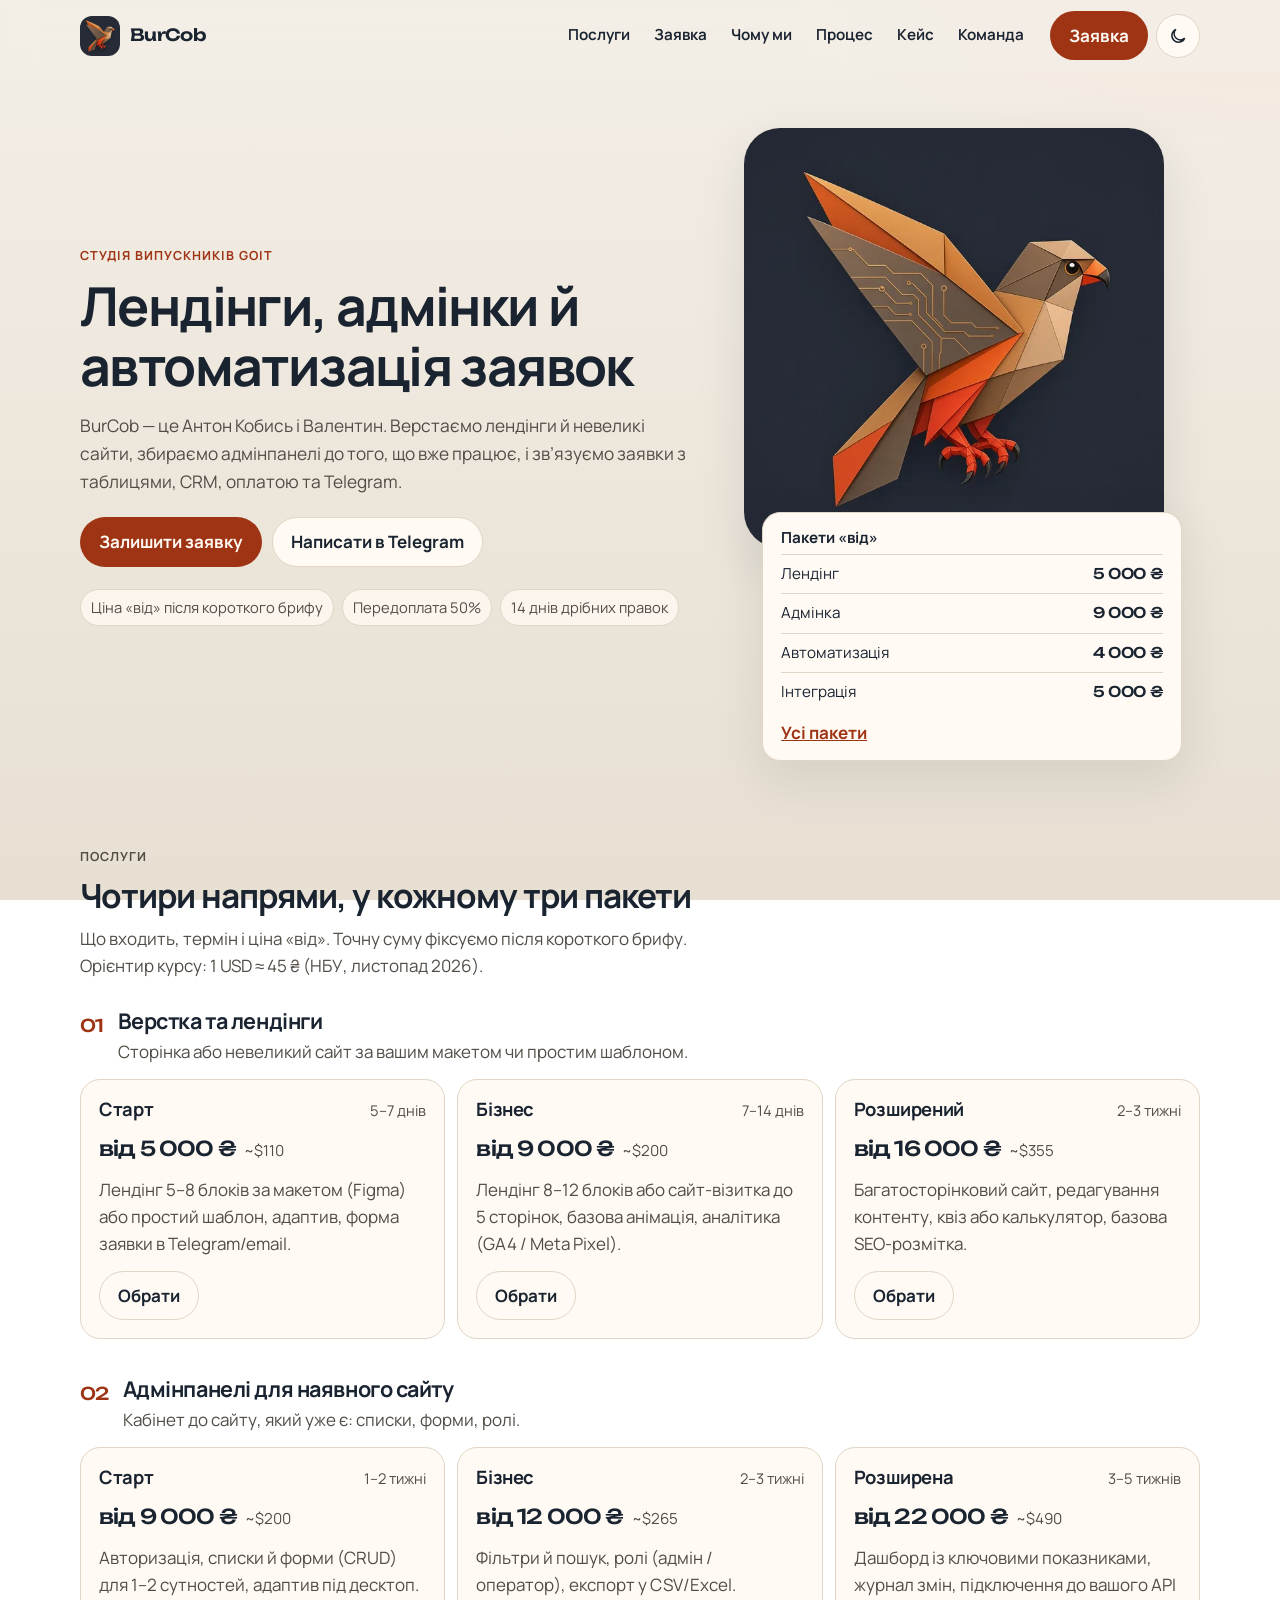
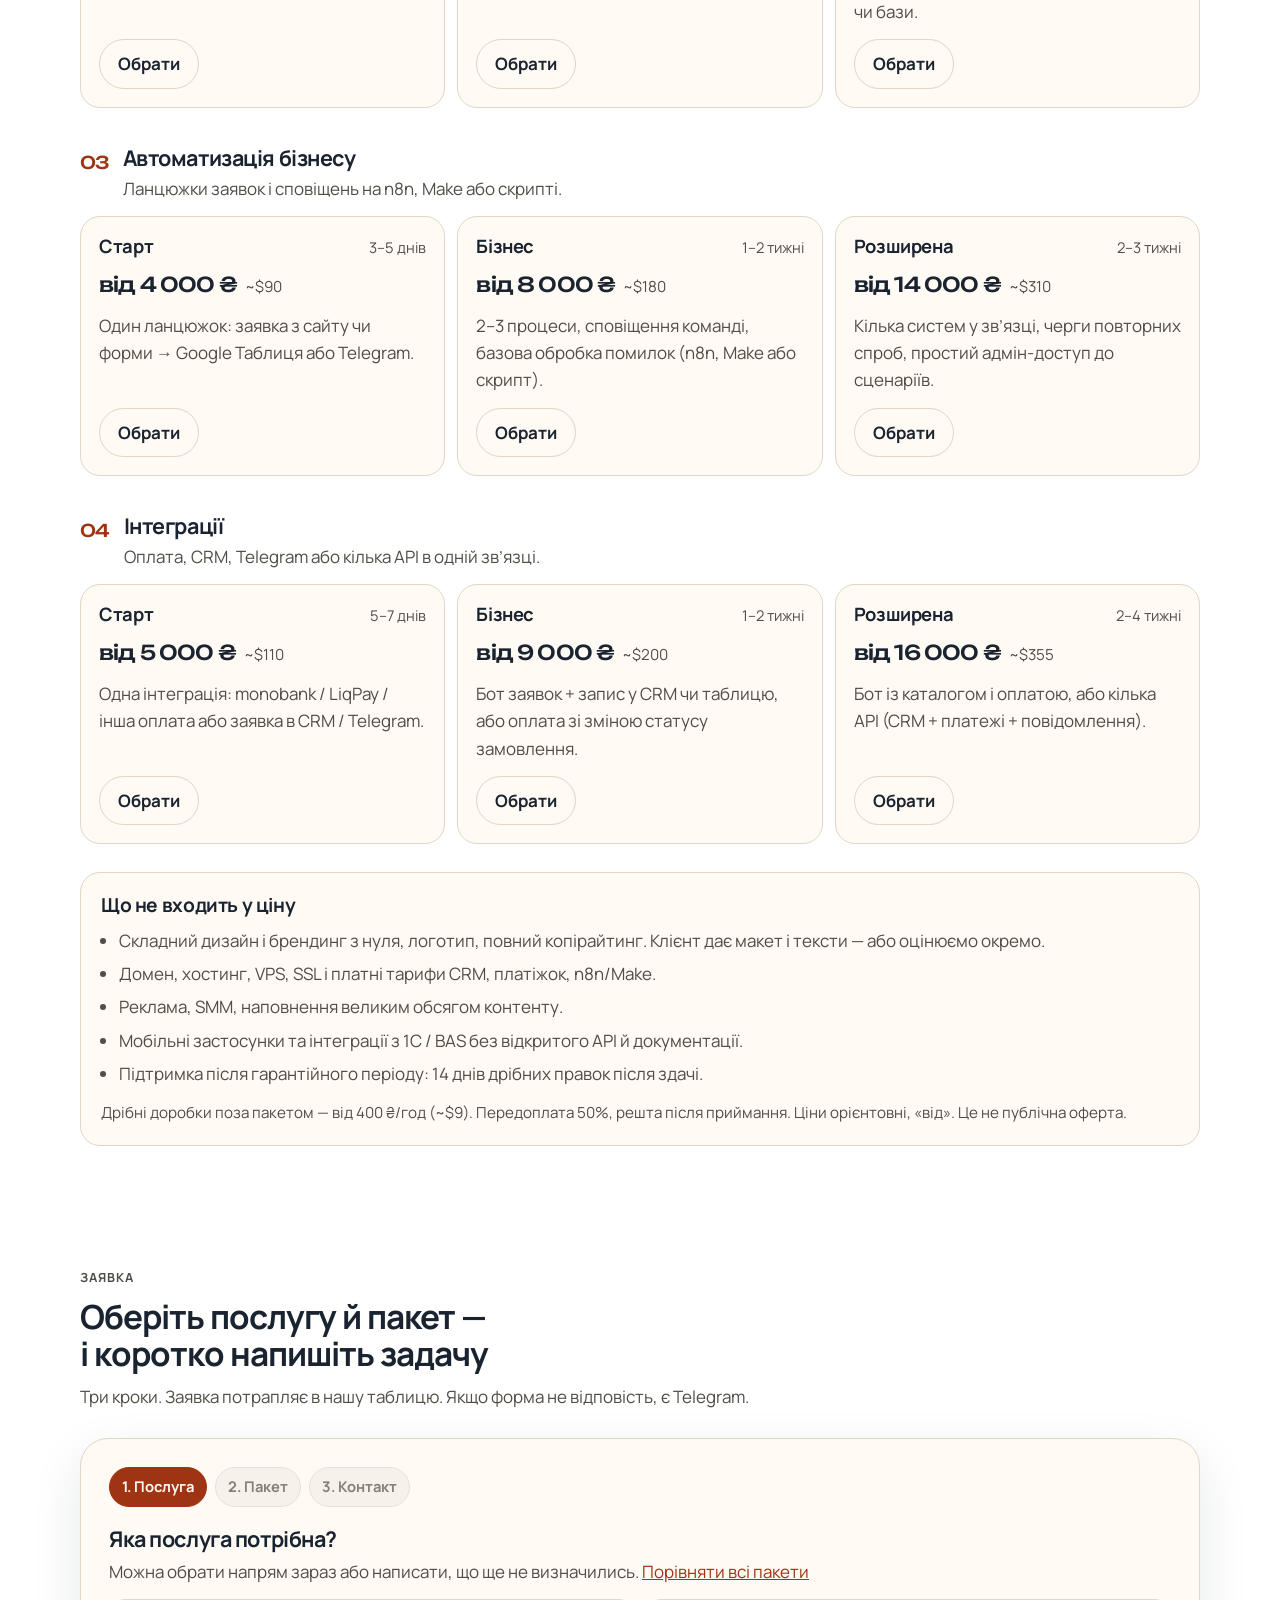
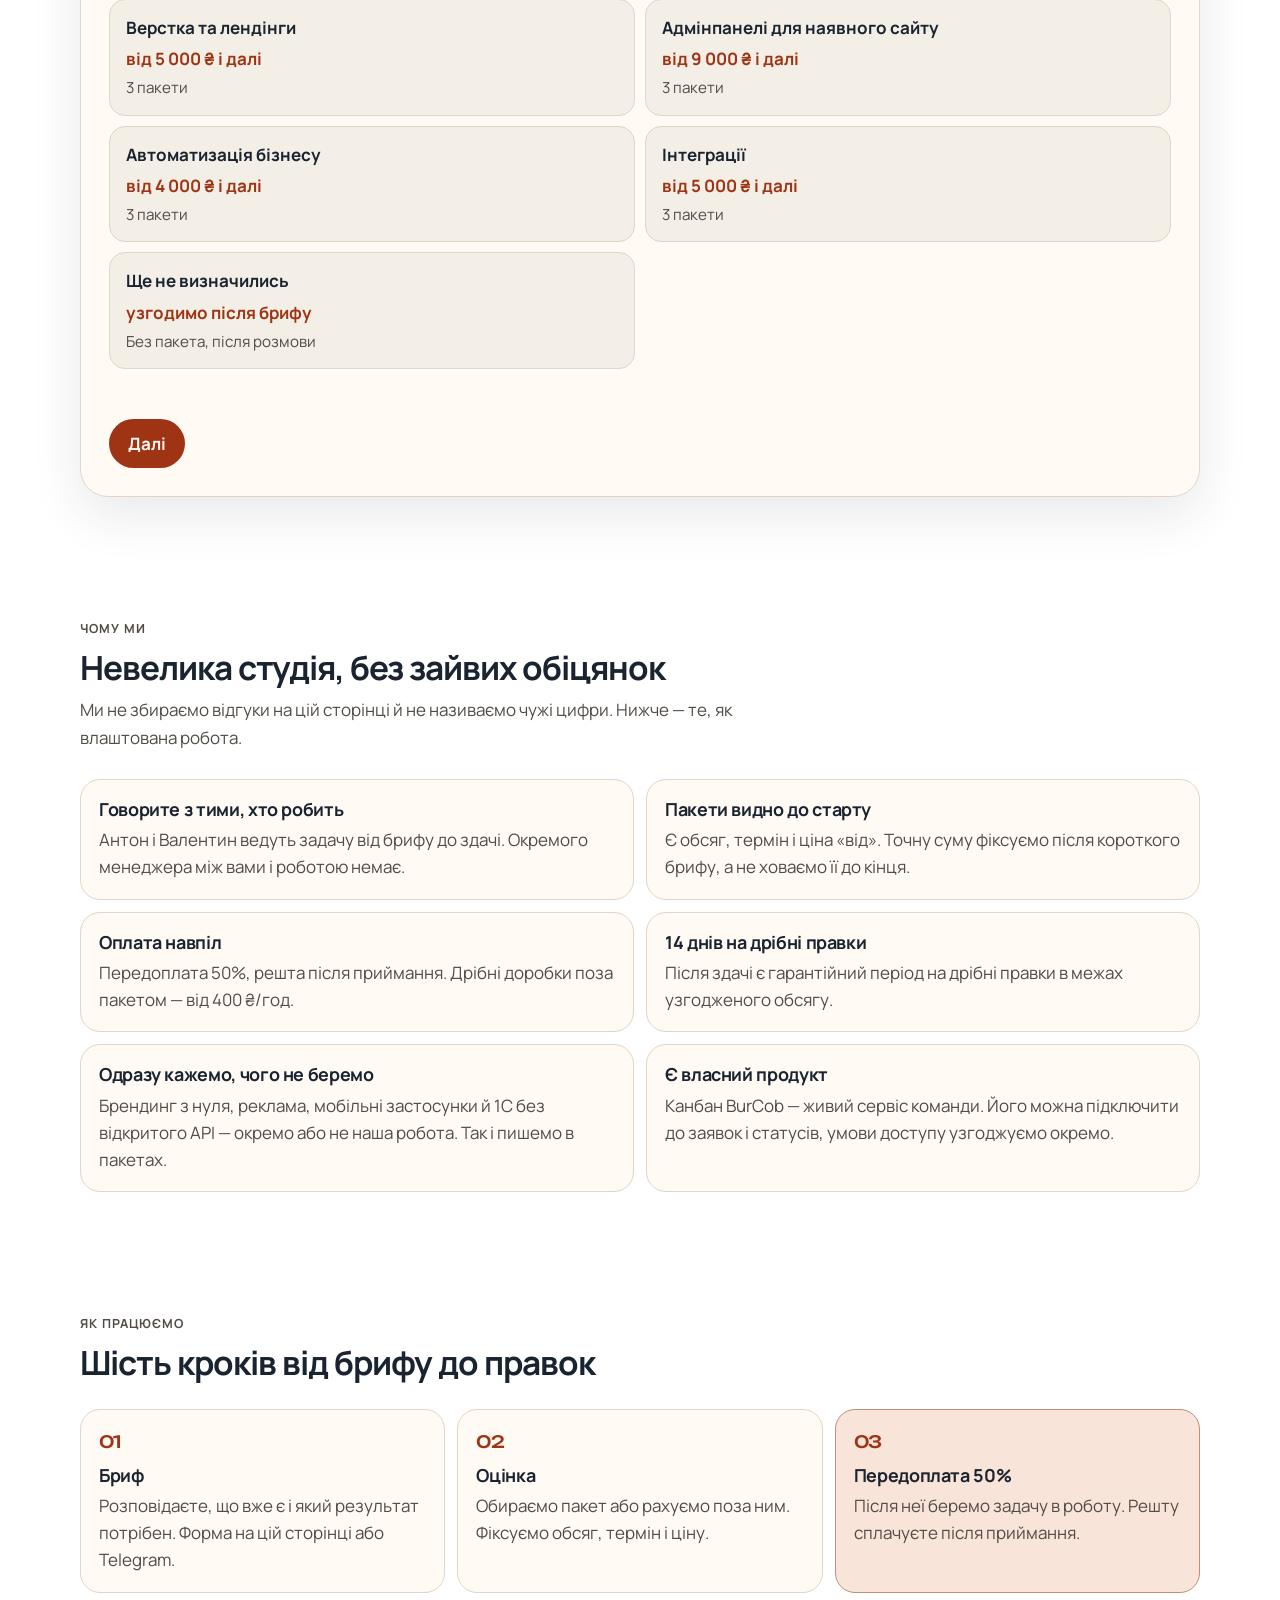
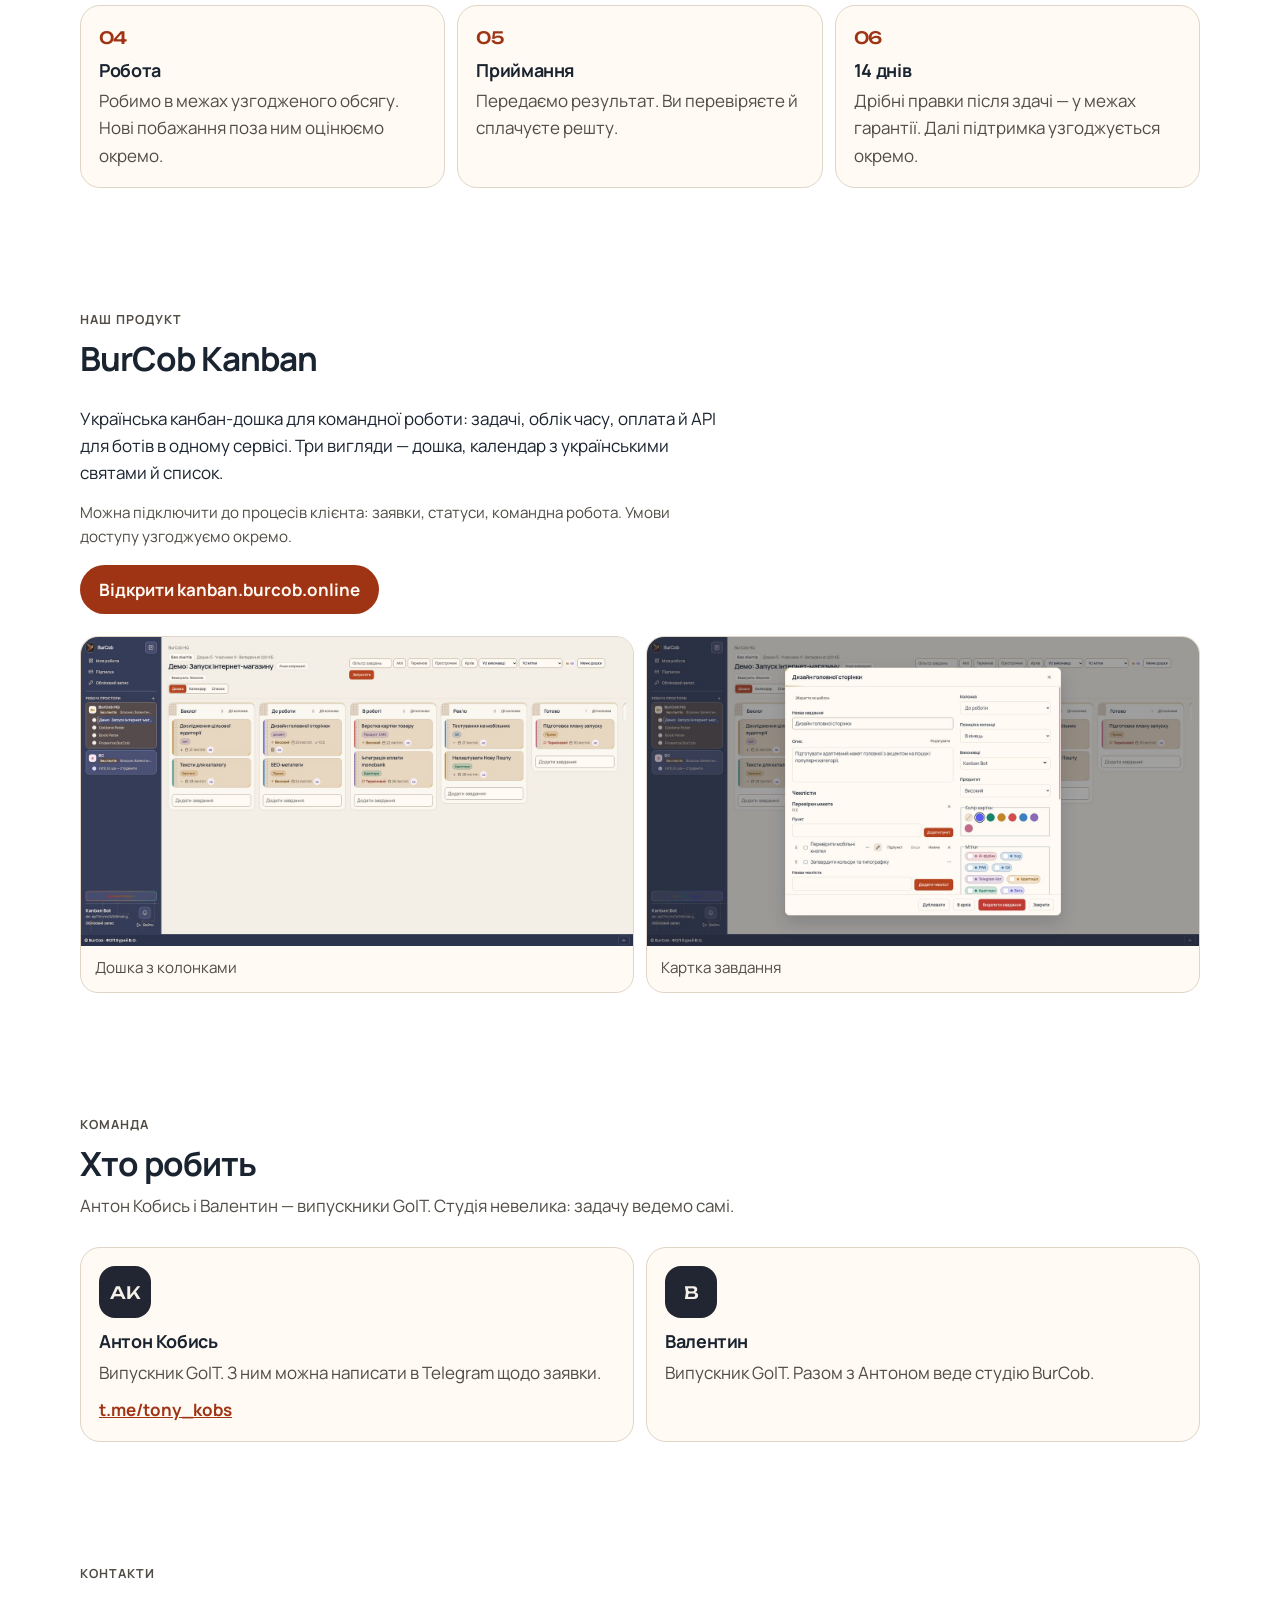
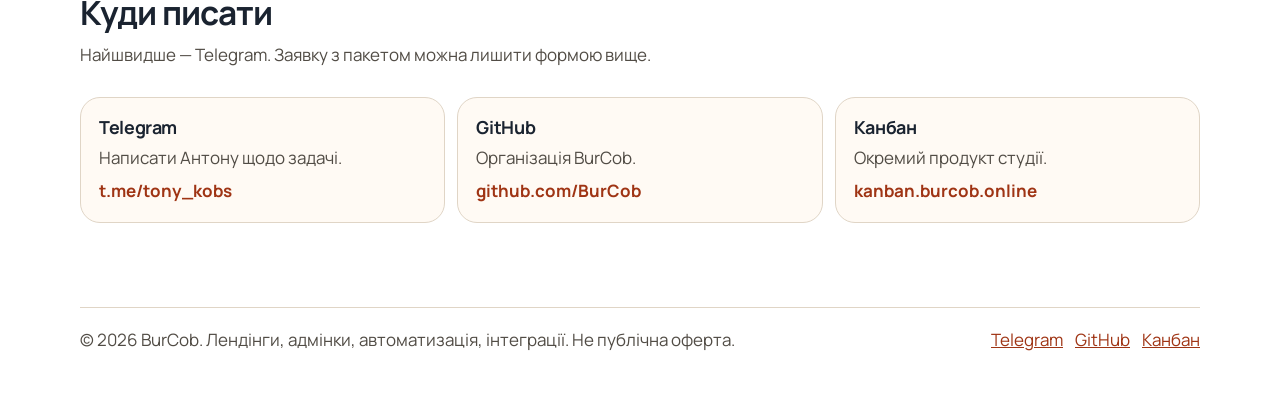
==== index.html @ b73b04cc "Add the BurCob studio landing page. Static Ukrainian site for GitHub Pages, with service packages, a" ====
<!DOCTYPE html>
<html lang="uk">
<head>
  <meta charset="utf-8">
  <meta name="viewport" content="width=device-width, initial-scale=1">
  <title>BurCob — лендінги, адмінки, автоматизація та інтеграції</title>
  <meta name="description" content="Студія BurCob: лендінги й сайти, адмінпанелі, автоматизація заявок та інтеграції з оплатою, CRM і Telegram. Пакети з ціною «від», передоплата 50%.">
  <meta name="author" content="BurCob">
  <meta name="robots" content="index, follow">
  <meta name="theme-color" content="#f3eee6">
  <link rel="canonical" href="https://burcob.online/">
  <meta property="og:type" content="website">
  <meta property="og:locale" content="uk_UA">
  <meta property="og:site_name" content="BurCob">
  <meta property="og:title" content="BurCob — лендінги, адмінки, автоматизація та інтеграції">
  <meta property="og:description" content="Студія BurCob: лендінги й сайти, адмінпанелі, автоматизація заявок та інтеграції з оплатою, CRM і Telegram. Пакети з ціною «від», передоплата 50%.">
  <meta property="og:url" content="https://burcob.online/">
  <meta property="og:image" content="https://burcob.online/assets/og.jpg">
  <meta property="og:image:width" content="1200">
  <meta property="og:image:height" content="630">
  <meta property="og:image:alt" content="BurCob — лендінги, адмінки й автоматизація">
  <meta name="twitter:card" content="summary_large_image">
  <meta name="twitter:title" content="BurCob — лендінги, адмінки, автоматизація та інтеграції">
  <meta name="twitter:description" content="Студія BurCob: лендінги й сайти, адмінпанелі, автоматизація заявок та інтеграції з оплатою, CRM і Telegram.">
  <meta name="twitter:image" content="https://burcob.online/assets/og.jpg">
  <link rel="icon" href="favicon.ico" sizes="any">
  <link rel="icon" type="image/png" href="assets/favicon-32.png" sizes="32x32">
  <link rel="apple-touch-icon" href="assets/apple-touch-icon.png">
  <link rel="preload" href="assets/logo.webp" as="image" type="image/webp">
  <link rel="preload" href="assets/fonts/manrope-cyrillic.woff2" as="font" type="font/woff2" crossorigin>
  <link rel="preload" href="assets/fonts/manrope-latin.woff2" as="font" type="font/woff2" crossorigin>
  <link rel="stylesheet" href="css/styles.css">
  <script>
    (function () {
      try {
        var stored = localStorage.getItem("burcob-theme");
        var theme = stored === "light" || stored === "dark"
          ? stored
          : (window.matchMedia("(prefers-color-scheme: dark)").matches ? "dark" : "light");
        document.documentElement.setAttribute("data-theme", theme);
        var meta = document.querySelector('meta[name="theme-color"]');
        if (meta) meta.setAttribute("content", theme === "dark" ? "#10161e" : "#f3eee6");
      } catch (error) {}
    })();
  </script>
  <script type="application/ld+json">
  {
    "@context": "https://schema.org",
    "@type": "ProfessionalService",
    "name": "BurCob",
    "url": "https://burcob.online/",
    "image": "https://burcob.online/assets/og.jpg",
    "description": "Студія випускників GoIT: лендінги, адмінпанелі, автоматизація бізнесу та інтеграції.",
    "knowsLanguage": "uk",
    "sameAs": [
      "https://github.com/BurCob",
      "https://t.me/tony_kobs",
      "https://kanban.burcob.online"
    ]
  }
  </script>
</head>
<body>
  <a class="skip" href="#zmist">До змісту</a>
  <header class="site-header" id="top">
    <div class="wrap header-inner">
      <a class="brand" href="#top">
        <img src="assets/logo.webp" alt="" width="640" height="640">
        <span>BurCob</span>
      </a>
      <nav class="nav" id="site-nav" aria-label="Розділи сторінки">
        <a href="#poslugy">Послуги</a>
        <a href="#zayavka">Заявка</a>
        <a href="#chomu">Чому ми</a>
        <a href="#proces">Процес</a>
        <a href="#keis">Кейс</a>
        <a href="#komanda">Команда</a>
      </nav>
      <div class="header-tools">
        <a class="btn btn-primary header-cta" href="#zayavka">Заявка</a>
        <button class="icon-btn" id="theme-toggle" type="button" aria-label="Увімкнути темну тему">
          <svg class="icon-moon" viewBox="0 0 24 24" aria-hidden="true" fill="none" stroke="currentColor" stroke-width="1.8">
            <path d="M20 14.5A8 8 0 1 1 9.5 4 6.5 6.5 0 0 0 20 14.5z"></path>
          </svg>
          <svg class="icon-sun" viewBox="0 0 24 24" aria-hidden="true" fill="none" stroke="currentColor" stroke-width="1.8">
            <circle cx="12" cy="12" r="4"></circle>
            <path d="M12 3v2M12 19v2M3 12h2M19 12h2M5.6 5.6l1.4 1.4M17 17l1.4 1.4M18.4 5.6 17 7M7 17l-1.4 1.4"></path>
          </svg>
        </button>
        <button class="nav-toggle" id="nav-toggle" type="button" aria-expanded="false" aria-controls="site-nav">
          <span class="sr-only">Меню</span>
          <svg viewBox="0 0 24 24" aria-hidden="true" fill="none" stroke="currentColor" stroke-width="1.8">
            <path d="M4 7h16M4 12h16M4 17h16"></path>
          </svg>
        </button>
      </div>
    </div>
  </header>

  <main id="zmist">
    <section class="hero">
      <div class="wrap hero-grid">
        <div>
          <p class="kicker">Студія випускників GoIT</p>
          <h1>Лендінги, адмінки й автоматизація заявок</h1>
          <p class="lede">BurCob — це Антон Кобись і Валентин. Верстаємо лендінги й невеликі сайти, збираємо адмінпанелі до того, що вже працює, і зв’язуємо заявки з таблицями, CRM, оплатою та Telegram.</p>
          <div class="actions">
            <a class="btn btn-primary" href="#zayavka">Залишити заявку</a>
            <a class="btn btn-ghost" href="https://t.me/tony_kobs" target="_blank" rel="noopener noreferrer">Написати в Telegram</a>
          </div>
          <ul class="chips">
            <li>Ціна «від» після короткого брифу</li>
            <li>Передоплата 50%</li>
            <li>14 днів дрібних правок</li>
          </ul>
        </div>
        <div class="hero-art">
          <div class="seal">
            <img src="assets/logo.webp" width="640" height="640" alt="Логотип BurCob: оригамі-птах кобчик" fetchpriority="high" decoding="async">
          </div>
          <aside class="slip" aria-label="Стартові ціни">
            <h2>Пакети «від»</h2>
            <ol>
              <li><span>Лендінг</span> <strong>5&nbsp;000&nbsp;₴</strong></li>
              <li><span>Адмінка</span> <strong>9&nbsp;000&nbsp;₴</strong></li>
              <li><span>Автоматизація</span> <strong>4&nbsp;000&nbsp;₴</strong></li>
              <li><span>Інтеграція</span> <strong>5&nbsp;000&nbsp;₴</strong></li>
            </ol>
            <a href="#poslugy">Усі пакети</a>
          </aside>
        </div>
      </div>
    </section>

    <section class="section" id="poslugy">
      <div class="wrap">
        <div class="section-head">
          <p class="kicker">Послуги</p>
          <h2>Чотири напрями, у кожному три пакети</h2>
          <p>Що входить, термін і ціна «від». Точну суму фіксуємо після короткого брифу. Орієнтир курсу: 1&nbsp;USD ≈ 45&nbsp;₴ (НБУ, листопад 2026).</p>
        </div>

        <article class="service" id="verstka">
          <div class="service-head">
            <span class="idx">01</span>
            <div>
              <h3>Верстка та лендінги</h3>
              <p>Сторінка або невеликий сайт за вашим макетом чи простим шаблоном.</p>
            </div>
          </div>
          <div class="packages">
            <article class="package" data-service="Верстка та лендінги" data-package="Старт" data-price="від 5 000 ₴" data-usd="~$110" data-time="5–7 днів">
              <header>
                <h4>Старт</h4>
                <p class="time">5–7 днів</p>
              </header>
              <p class="price"><span class="sum">від 5&nbsp;000&nbsp;₴</span> <span class="usd">~$110</span></p>
              <p class="desc">Лендінг 5–8 блоків за макетом (Figma) або простий шаблон, адаптив, форма заявки в Telegram/email.</p>
              <button class="btn btn-ghost" type="button" data-choose>Обрати</button>
            </article>
            <article class="package" data-service="Верстка та лендінги" data-package="Бізнес" data-price="від 9 000 ₴" data-usd="~$200" data-time="7–14 днів">
              <header>
                <h4>Бізнес</h4>
                <p class="time">7–14 днів</p>
              </header>
              <p class="price"><span class="sum">від 9&nbsp;000&nbsp;₴</span> <span class="usd">~$200</span></p>
              <p class="desc">Лендінг 8–12 блоків або сайт-візитка до 5 сторінок, базова анімація, аналітика (GA4 / Meta Pixel).</p>
              <button class="btn btn-ghost" type="button" data-choose>Обрати</button>
            </article>
            <article class="package" data-service="Верстка та лендінги" data-package="Розширений" data-price="від 16 000 ₴" data-usd="~$355" data-time="2–3 тижні">
              <header>
                <h4>Розширений</h4>
                <p class="time">2–3 тижні</p>
              </header>
              <p class="price"><span class="sum">від 16&nbsp;000&nbsp;₴</span> <span class="usd">~$355</span></p>
              <p class="desc">Багатосторінковий сайт, редагування контенту, квіз або калькулятор, базова SEO-розмітка.</p>
              <button class="btn btn-ghost" type="button" data-choose>Обрати</button>
            </article>
          </div>
        </article>

        <article class="service" id="admin">
          <div class="service-head">
            <span class="idx">02</span>
            <div>
              <h3>Адмінпанелі для наявного сайту</h3>
              <p>Кабінет до сайту, який уже є: списки, форми, ролі.</p>
            </div>
          </div>
          <div class="packages">
            <article class="package" data-service="Адмінпанелі для наявного сайту" data-package="Старт" data-price="від 9 000 ₴" data-usd="~$200" data-time="1–2 тижні">
              <header>
                <h4>Старт</h4>
                <p class="time">1–2 тижні</p>
              </header>
              <p class="price"><span class="sum">від 9&nbsp;000&nbsp;₴</span> <span class="usd">~$200</span></p>
              <p class="desc">Авторизація, списки й форми (CRUD) для 1–2 сутностей, адаптив під десктоп.</p>
              <button class="btn btn-ghost" type="button" data-choose>Обрати</button>
            </article>
            <article class="package" data-service="Адмінпанелі для наявного сайту" data-package="Бізнес" data-price="від 12 000 ₴" data-usd="~$265" data-time="2–3 тижні">
              <header>
                <h4>Бізнес</h4>
                <p class="time">2–3 тижні</p>
              </header>
              <p class="price"><span class="sum">від 12&nbsp;000&nbsp;₴</span> <span class="usd">~$265</span></p>
              <p class="desc">Фільтри й пошук, ролі (адмін / оператор), експорт у CSV/Excel.</p>
              <button class="btn btn-ghost" type="button" data-choose>Обрати</button>
            </article>
            <article class="package" data-service="Адмінпанелі для наявного сайту" data-package="Розширена" data-price="від 22 000 ₴" data-usd="~$490" data-time="3–5 тижнів">
              <header>
                <h4>Розширена</h4>
                <p class="time">3–5 тижнів</p>
              </header>
              <p class="price"><span class="sum">від 22&nbsp;000&nbsp;₴</span> <span class="usd">~$490</span></p>
              <p class="desc">Дашборд із ключовими показниками, журнал змін, підключення до вашого API чи бази.</p>
              <button class="btn btn-ghost" type="button" data-choose>Обрати</button>
            </article>
          </div>
        </article>

        <article class="service" id="avtomatyzatsiia">
          <div class="service-head">
            <span class="idx">03</span>
            <div>
              <h3>Автоматизація бізнесу</h3>
              <p>Ланцюжки заявок і сповіщень на n8n, Make або скрипті.</p>
            </div>
          </div>
          <div class="packages">
            <article class="package" data-service="Автоматизація бізнесу" data-package="Старт" data-price="від 4 000 ₴" data-usd="~$90" data-time="3–5 днів">
              <header>
                <h4>Старт</h4>
                <p class="time">3–5 днів</p>
              </header>
              <p class="price"><span class="sum">від 4&nbsp;000&nbsp;₴</span> <span class="usd">~$90</span></p>
              <p class="desc">Один ланцюжок: заявка з сайту чи форми → Google Таблиця або Telegram.</p>
              <button class="btn btn-ghost" type="button" data-choose>Обрати</button>
            </article>
            <article class="package" data-service="Автоматизація бізнесу" data-package="Бізнес" data-price="від 8 000 ₴" data-usd="~$180" data-time="1–2 тижні">
              <header>
                <h4>Бізнес</h4>
                <p class="time">1–2 тижні</p>
              </header>
              <p class="price"><span class="sum">від 8&nbsp;000&nbsp;₴</span> <span class="usd">~$180</span></p>
              <p class="desc">2–3 процеси, сповіщення команді, базова обробка помилок (n8n, Make або скрипт).</p>
              <button class="btn btn-ghost" type="button" data-choose>Обрати</button>
            </article>
            <article class="package" data-service="Автоматизація бізнесу" data-package="Розширена" data-price="від 14 000 ₴" data-usd="~$310" data-time="2–3 тижні">
              <header>
                <h4>Розширена</h4>
                <p class="time">2–3 тижні</p>
              </header>
              <p class="price"><span class="sum">від 14&nbsp;000&nbsp;₴</span> <span class="usd">~$310</span></p>
              <p class="desc">Кілька систем у зв’язці, черги повторних спроб, простий адмін-доступ до сценаріїв.</p>
              <button class="btn btn-ghost" type="button" data-choose>Обрати</button>
            </article>
          </div>
        </article>

        <article class="service" id="intehratsii">
          <div class="service-head">
            <span class="idx">04</span>
            <div>
              <h3>Інтеграції</h3>
              <p>Оплата, CRM, Telegram або кілька API в одній зв’язці.</p>
            </div>
          </div>
          <div class="packages">
            <article class="package" data-service="Інтеграції" data-package="Старт" data-price="від 5 000 ₴" data-usd="~$110" data-time="5–7 днів">
              <header>
                <h4>Старт</h4>
                <p class="time">5–7 днів</p>
              </header>
              <p class="price"><span class="sum">від 5&nbsp;000&nbsp;₴</span> <span class="usd">~$110</span></p>
              <p class="desc">Одна інтеграція: monobank / LiqPay / інша оплата або заявка в CRM / Telegram.</p>
              <button class="btn btn-ghost" type="button" data-choose>Обрати</button>
            </article>
            <article class="package" data-service="Інтеграції" data-package="Бізнес" data-price="від 9 000 ₴" data-usd="~$200" data-time="1–2 тижні">
              <header>
                <h4>Бізнес</h4>
                <p class="time">1–2 тижні</p>
              </header>
              <p class="price"><span class="sum">від 9&nbsp;000&nbsp;₴</span> <span class="usd">~$200</span></p>
              <p class="desc">Бот заявок + запис у CRM чи таблицю, або оплата зі зміною статусу замовлення.</p>
              <button class="btn btn-ghost" type="button" data-choose>Обрати</button>
            </article>
            <article class="package" data-service="Інтеграції" data-package="Розширена" data-price="від 16 000 ₴" data-usd="~$355" data-time="2–4 тижні">
              <header>
                <h4>Розширена</h4>
                <p class="time">2–4 тижні</p>
              </header>
              <p class="price"><span class="sum">від 16&nbsp;000&nbsp;₴</span> <span class="usd">~$355</span></p>
              <p class="desc">Бот із каталогом і оплатою, або кілька API (CRM + платежі + повідомлення).</p>
              <button class="btn btn-ghost" type="button" data-choose>Обрати</button>
            </article>
          </div>
        </article>

        <aside class="exclusions">
          <h3>Що не входить у ціну</h3>
          <ul>
            <li>Складний дизайн і брендинг з нуля, логотип, повний копірайтинг. Клієнт дає макет і тексти — або оцінюємо окремо.</li>
            <li>Домен, хостинг, VPS, SSL і платні тарифи CRM, платіжок, n8n/Make.</li>
            <li>Реклама, SMM, наповнення великим обсягом контенту.</li>
            <li>Мобільні застосунки та інтеграції з 1С / BAS без відкритого API й документації.</li>
            <li>Підтримка після гарантійного періоду: 14 днів дрібних правок після здачі.</li>
          </ul>
          <p class="fine">Дрібні доробки поза пакетом — від 400&nbsp;₴/год (~$9). Передоплата 50%, решта після приймання. Ціни орієнтовні, «від». Це не публічна оферта.</p>
        </aside>
      </div>
    </section>

    <section class="section" id="zayavka">
      <div class="wrap">
        <div class="section-head">
          <p class="kicker">Заявка</p>
          <h2>Оберіть послугу й пакет — і коротко напишіть задачу</h2>
          <p>Три кроки. Заявка потрапляє в нашу таблицю. Якщо форма не відповість, є Telegram.</p>
        </div>
        <div class="funnel">
          <form id="lead-form" novalidate>
            <ol class="progress">
              <li><button type="button" data-goto="1">1. Послуга</button></li>
              <li><button type="button" data-goto="2">2. Пакет</button></li>
              <li><button type="button" data-goto="3">3. Контакт</button></li>
            </ol>

            <div class="step" data-step="1">
              <h3 tabindex="-1">Яка послуга потрібна?</h3>
              <p>Можна обрати напрям зараз або написати, що ще не визначились. <a href="#poslugy">Порівняти всі пакети</a></p>
              <div class="choices" id="choice-service"></div>
              <p class="step-error" role="alert"></p>
            </div>

            <div class="step" data-step="2" hidden>
              <h3 tabindex="-1">Який пакет ближчий за обсягом?</h3>
              <p>Це орієнтир «від», не фінальний рахунок. Точну суму зафіксуємо після брифу.</p>
              <div class="choices" id="choice-package"></div>
              <p class="step-error" role="alert"></p>
            </div>

            <div class="step" data-step="3" hidden>
              <h3 tabindex="-1">Як з вами зв’язатися?</h3>
              <p>Напишіть Telegram, телефон або email — відповімо туди.</p>
              <div class="form-grid">
                <div class="form-row">
                  <div class="field">
                    <label for="lead-name">Ім’я</label>
                    <input id="lead-name" name="name" type="text" autocomplete="name" maxlength="80" required>
                    <p class="error" id="lead-name-error"></p>
                  </div>
                  <div class="field">
                    <label for="lead-contact">Telegram, телефон або email</label>
                    <input id="lead-contact" name="contact" type="text" autocomplete="on" inputmode="text" maxlength="120" placeholder="@telegram, +380… або пошта" required>
                    <p class="error" id="lead-contact-error"></p>
                  </div>
                </div>
                <div class="form-row">
                  <div class="field">
                    <label for="lead-service">Послуга</label>
                    <select id="lead-service" name="service" required></select>
                    <p class="error" id="lead-service-error"></p>
                  </div>
                  <div class="field">
                    <label for="lead-package">Пакет і бюджет</label>
                    <select id="lead-package" name="package" required></select>
                    <p class="error" id="lead-package-error"></p>
                  </div>
                </div>
                <p class="budget-line" id="budget-line">Бюджет з’явиться після вибору пакета.</p>
                <div class="field">
                  <label for="lead-task">Коротко про задачу</label>
                  <textarea id="lead-task" name="task" maxlength="2000" required placeholder="Що вже є, що має з’явитися, до якої дати потрібно."></textarea>
                  <p class="error" id="lead-task-error"></p>
                </div>
                <div class="field">
                  <label class="check" for="lead-consent">
                    <input id="lead-consent" name="consent" type="checkbox" value="так" required>
                    <span>Погоджуюсь, щоб BurCob зберіг ці дані й зв’язався зі мною щодо заявки.</span>
                  </label>
                  <p class="error" id="lead-consent-error"></p>
                </div>
                <p class="fine">Ім’я, контакт і опис задачі потрібні лише щоб відповісти. Інших розсилок із цієї форми немає.</p>
              </div>
            </div>

            <div class="hp" aria-hidden="true">
              <label for="company_url">Сайт компанії</label>
              <input id="company_url" name="company_url" type="text" tabindex="-1" autocomplete="off">
            </div>

            <div class="funnel-nav">
              <button class="btn btn-ghost" id="funnel-back" type="button">Назад</button>
              <button class="btn btn-primary" id="funnel-next" type="button">Далі</button>
              <button class="btn btn-primary" id="lead-submit" type="submit" hidden>Надіслати заявку</button>
            </div>
          </form>

          <div class="banner" id="form-success" hidden tabindex="-1">
            <h3>Дякуємо</h3>
            <p>Заявку записали. Зв’яжемося за контактом, який ви залишили.</p>
          </div>
          <div class="banner is-error" id="form-error" role="alert" hidden>
            <p></p>
            <a class="btn btn-primary" href="https://t.me/tony_kobs" target="_blank" rel="noopener noreferrer">Написати в Telegram</a>
          </div>
          <p class="sr-only" id="form-status" role="status"></p>
          <noscript>
            <p>Щоб надіслати заявку з цієї форми, увімкніть JavaScript. Або напишіть у <a href="https://t.me/tony_kobs">Telegram</a>.</p>
          </noscript>
        </div>
        <iframe name="lead-frame" id="lead-frame" hidden title="Службова відповідь форми" tabindex="-1"></iframe>
      </div>
    </section>

    <section class="section" id="chomu">
      <div class="wrap">
        <div class="section-head">
          <p class="kicker">Чому ми</p>
          <h2>Невелика студія, без зайвих обіцянок</h2>
          <p>Ми не збираємо відгуки на цій сторінці й не називаємо чужі цифри. Нижче — те, як влаштована робота.</p>
        </div>
        <div class="reasons">
          <article class="reason">
            <h3>Говорите з тими, хто робить</h3>
            <p>Антон і Валентин ведуть задачу від брифу до здачі. Окремого менеджера між вами і роботою немає.</p>
          </article>
          <article class="reason">
            <h3>Пакети видно до старту</h3>
            <p>Є обсяг, термін і ціна «від». Точну суму фіксуємо після короткого брифу, а не ховаємо її до кінця.</p>
          </article>
          <article class="reason">
            <h3>Оплата навпіл</h3>
            <p>Передоплата 50%, решта після приймання. Дрібні доробки поза пакетом — від 400&nbsp;₴/год.</p>
          </article>
          <article class="reason">
            <h3>14 днів на дрібні правки</h3>
            <p>Після здачі є гарантійний період на дрібні правки в межах узгодженого обсягу.</p>
          </article>
          <article class="reason">
            <h3>Одразу кажемо, чого не беремо</h3>
            <p>Брендинг з нуля, реклама, мобільні застосунки й 1С без відкритого API — окремо або не наша робота. Так і пишемо в пакетах.</p>
          </article>
          <article class="reason">
            <h3>Є власний продукт</h3>
            <p>Канбан BurCob — живий сервіс команди. Його можна підключити до заявок і статусів, умови доступу узгоджуємо окремо.</p>
          </article>
        </div>
      </div>
    </section>

    <section class="section" id="proces">
      <div class="wrap">
        <div class="section-head">
          <p class="kicker">Як працюємо</p>
          <h2>Шість кроків від брифу до правок</h2>
        </div>
        <ol class="process">
          <li class="process-step">
            <span class="n">01</span>
            <h3>Бриф</h3>
            <p>Розповідаєте, що вже є і який результат потрібен. Форма на цій сторінці або Telegram.</p>
          </li>
          <li class="process-step">
            <span class="n">02</span>
            <h3>Оцінка</h3>
            <p>Обираємо пакет або рахуємо поза ним. Фіксуємо обсяг, термін і ціну.</p>
          </li>
          <li class="process-step is-key">
            <span class="n">03</span>
            <h3>Передоплата 50%</h3>
            <p>Після неї беремо задачу в роботу. Решту сплачуєте після приймання.</p>
          </li>
          <li class="process-step">
            <span class="n">04</span>
            <h3>Робота</h3>
            <p>Робимо в межах узгодженого обсягу. Нові побажання поза ним оцінюємо окремо.</p>
          </li>
          <li class="process-step">
            <span class="n">05</span>
            <h3>Приймання</h3>
            <p>Передаємо результат. Ви перевіряєте й сплачуєте решту.</p>
          </li>
          <li class="process-step">
            <span class="n">06</span>
            <h3>14 днів</h3>
            <p>Дрібні правки після здачі — у межах гарантії. Далі підтримка узгоджується окремо.</p>
          </li>
        </ol>
      </div>
    </section>

    <section class="section" id="keis">
      <div class="wrap">
        <div class="section-head">
          <p class="kicker">Наш продукт</p>
          <h2>BurCob Kanban</h2>
        </div>
        <div class="case-layout">
          <div class="case-copy">
            <p>Українська канбан-дошка для командної роботи: задачі, облік часу, оплата й API для ботів в одному сервісі. Три вигляди — дошка, календар з українськими святами й список.</p>
            <p class="fine">Можна підключити до процесів клієнта: заявки, статуси, командна робота. Умови доступу узгоджуємо окремо.</p>
            <a class="btn btn-primary" href="https://kanban.burcob.online" target="_blank" rel="noopener noreferrer">Відкрити kanban.burcob.online</a>
          </div>
          <div class="shots">
            <figure class="shot">
              <img src="assets/kanban-doshka.jpg" width="1400" height="782" alt="BurCob Kanban: дошка демо-проєкту «Запуск інтернет-магазину» з колонками завдань" loading="lazy" decoding="async">
              <figcaption>Дошка з колонками</figcaption>
            </figure>
            <figure class="shot">
              <img src="assets/kanban-kartka.jpg" width="1400" height="782" alt="BurCob Kanban: картка завдання з описом, чеклістом, мітками, пріоритетом і терміном" loading="lazy" decoding="async">
              <figcaption>Картка завдання</figcaption>
            </figure>
          </div>
        </div>
      </div>
    </section>

    <section class="section" id="komanda">
      <div class="wrap">
        <div class="section-head">
          <p class="kicker">Команда</p>
          <h2>Хто робить</h2>
          <p>Антон Кобись і Валентин — випускники GoIT. Студія невелика: задачу ведемо самі.</p>
        </div>
        <div class="team-grid">
          <article class="person">
            <div class="mark" aria-hidden="true">АК</div>
            <h3>Антон Кобись</h3>
            <p>Випускник GoIT. З ним можна написати в Telegram щодо заявки.</p>
            <a href="https://t.me/tony_kobs" target="_blank" rel="noopener noreferrer">t.me/tony_kobs</a>
          </article>
          <article class="person">
            <div class="mark" aria-hidden="true">В</div>
            <h3>Валентин</h3>
            <p>Випускник GoIT. Разом з Антоном веде студію BurCob.</p>
          </article>
        </div>
      </div>
    </section>

    <section class="section" id="kontakty">
      <div class="wrap">
        <div class="section-head">
          <p class="kicker">Контакти</p>
          <h2>Куди писати</h2>
          <p>Найшвидше — Telegram. Заявку з пакетом можна лишити формою вище.</p>
        </div>
        <div class="contact-list">
          <a class="contact-card" href="https://t.me/tony_kobs" target="_blank" rel="noopener noreferrer">
            <h3>Telegram</h3>
            <p>Написати Антону щодо задачі.</p>
            <span>t.me/tony_kobs</span>
          </a>
          <a class="contact-card" href="https://github.com/BurCob" target="_blank" rel="noopener noreferrer">
            <h3>GitHub</h3>
            <p>Організація BurCob.</p>
            <span>github.com/BurCob</span>
          </a>
          <a class="contact-card" href="https://kanban.burcob.online" target="_blank" rel="noopener noreferrer">
            <h3>Канбан</h3>
            <p>Окремий продукт студії.</p>
            <span>kanban.burcob.online</span>
          </a>
        </div>
      </div>
    </section>
  </main>

  <footer class="site-footer">
    <div class="wrap footer-inner">
      <p>© 2026 BurCob. Лендінги, адмінки, автоматизація, інтеграції. Не публічна оферта.</p>
      <nav aria-label="Контакти в підвалі">
        <a href="https://t.me/tony_kobs" target="_blank" rel="noopener noreferrer">Telegram</a>
        <a href="https://github.com/BurCob" target="_blank" rel="noopener noreferrer">GitHub</a>
        <a href="https://kanban.burcob.online" target="_blank" rel="noopener noreferrer">Канбан</a>
      </nav>
    </div>
  </footer>

  <script src="js/config.js" defer></script>
  <script src="js/main.js" defer></script>
</body>
</html>
---- css/styles.css ----
@font-face {
  font-family: Manrope;
  font-style: normal;
  font-weight: 400 700;
  font-display: swap;
  src: url("../assets/fonts/manrope-cyrillic-ext.woff2") format("woff2");
  unicode-range: U+0460-052F, U+1C80-1C8A, U+20B4, U+2DE0-2DFF, U+A640-A69F, U+FE2E-FE2F;
}

@font-face {
  font-family: Manrope;
  font-style: normal;
  font-weight: 400 700;
  font-display: swap;
  src: url("../assets/fonts/manrope-cyrillic.woff2") format("woff2");
  unicode-range: U+0301, U+0400-045F, U+0490-0491, U+04B0-04B1, U+2116;
}

@font-face {
  font-family: Manrope;
  font-style: normal;
  font-weight: 400 700;
  font-display: swap;
  src: url("../assets/fonts/manrope-latin.woff2") format("woff2");
  unicode-range: U+0000-00FF, U+0131, U+0152-0153, U+02BB-02BC, U+02C6, U+02DA, U+02DC, U+0304, U+0308, U+0329, U+2000-206F, U+20AC, U+2122, U+2191, U+2193, U+2212, U+2215, U+FEFF, U+FFFD;
}

@font-face {
  font-family: Unbounded;
  font-style: normal;
  font-weight: 500 700;
  font-display: swap;
  src: url("../assets/fonts/unbounded-cyrillic-ext.woff2") format("woff2");
  unicode-range: U+0460-052F, U+1C80-1C8A, U+20B4, U+2DE0-2DFF, U+A640-A69F, U+FE2E-FE2F;
}

@font-face {
  font-family: Unbounded;
  font-style: normal;
  font-weight: 500 700;
  font-display: swap;
  src: url("../assets/fonts/unbounded-cyrillic.woff2") format("woff2");
  unicode-range: U+0301, U+0400-045F, U+0490-0491, U+04B0-04B1, U+2116;
}

@font-face {
  font-family: Unbounded;
  font-style: normal;
  font-weight: 500 700;
  font-display: swap;
  src: url("../assets/fonts/unbounded-latin.woff2") format("woff2");
  unicode-range: U+0000-00FF, U+0131, U+0152-0153, U+02BB-02BC, U+02C6, U+02DA, U+02DC, U+0304, U+0308, U+0329, U+2000-206F, U+20AC, U+2122, U+2191, U+2193, U+2212, U+2215, U+FEFF, U+FFFD;
}

:root {
  color-scheme: light;
  --bg: #f3eee6;
  --bg-deep: #e7dfd2;
  --paper: #fffaf4;
  --ink: #1a2330;
  --muted: #514c45;
  --line: #e0d5c6;
  --accent: #9f3414;
  --accent-hover: #7d2a10;
  --accent-soft: #f8e4d8;
  --on-accent: #fffaf4;
  --gold: #8a5a28;
  --navy: #222632;
  --ok: #0d6844;
  --ok-soft: #e4f5ec;
  --danger: #8e1d32;
  --danger-soft: #fdecef;
  --shadow: 0 18px 50px rgba(26, 35, 48, 0.1);
  --header-h: 72px;
  --sans: Manrope, "Segoe UI", "Noto Sans", sans-serif;
  --display: Unbounded, Manrope, sans-serif;
  --radius: 20px;
}

:root[data-theme="dark"] {
  color-scheme: dark;
  --bg: #10161e;
  --bg-deep: #0c1117;
  --paper: #1a232f;
  --ink: #f4efe8;
  --muted: #cbbfb0;
  --line: #314052;
  --accent: #ffb088;
  --accent-hover: #ffc8ab;
  --accent-soft: #3a261c;
  --on-accent: #1a140f;
  --gold: #e2b07a;
  --navy: #0e141c;
  --ok: #9ee0bf;
  --ok-soft: #163028;
  --danger: #ffb4c0;
  --danger-soft: #3c1e26;
  --shadow: 0 18px 50px rgba(0, 0, 0, 0.35);
}

*,
*::before,
*::after {
  box-sizing: border-box;
}

html {
  scroll-behavior: smooth;
}

body {
  margin: 0;
  font-family: var(--sans);
  font-size: 1.0625rem;
  line-height: 1.6;
  color: var(--ink);
  background:
    radial-gradient(900px 420px at 100% -10%, var(--accent-soft), transparent 60%),
    linear-gradient(180deg, var(--bg) 0%, var(--bg-deep) 100%);
  background-attachment: fixed;
  text-rendering: optimizeLegibility;
}

img {
  max-width: 100%;
  height: auto;
  display: block;
}

h1,
h2,
h3,
h4,
p {
  margin: 0;
}

h1,
h2 {
  text-wrap: balance;
  letter-spacing: -0.03em;
  line-height: 1.12;
}

h1 {
  font-size: clamp(2.05rem, 4.2vw, 3.35rem);
  font-weight: 700;
}

h2 {
  font-size: clamp(1.6rem, 2.6vw, 2.2rem);
  font-weight: 700;
}

h3,
h4 {
  line-height: 1.25;
  letter-spacing: -0.02em;
}

a {
  color: var(--accent);
}

a:hover {
  color: var(--accent-hover);
}

::selection {
  background: var(--accent-soft);
  color: var(--ink);
}

:focus-visible {
  outline: 2px solid var(--accent);
  outline-offset: 3px;
}

.skip {
  position: absolute;
  left: 12px;
  top: -48px;
  z-index: 40;
  background: var(--paper);
  color: var(--ink);
  padding: 8px 12px;
  border-radius: 10px;
}

.skip:focus {
  top: 12px;
}

.wrap {
  width: min(1120px, calc(100% - 32px));
  margin-inline: auto;
}

.site-header {
  position: sticky;
  top: 0;
  z-index: 20;
  height: var(--header-h);
  background: color-mix(in srgb, var(--bg) 86%, transparent);
  backdrop-filter: blur(16px);
  border-bottom: 1px solid transparent;
}

.site-header.is-stuck {
  border-bottom-color: var(--line);
}

.header-inner,
.nav,
.header-tools {
  display: flex;
  align-items: center;
}

.header-inner {
  height: 100%;
  gap: 16px;
}

.brand {
  display: flex;
  align-items: center;
  gap: 10px;
  color: inherit;
  text-decoration: none;
  font-family: var(--display);
  font-weight: 600;
  letter-spacing: -0.04em;
  font-size: 1.05rem;
  margin-right: auto;
}

.brand img {
  width: 40px;
  height: 40px;
  border-radius: 12px;
}

.nav {
  gap: 4px;
}

.nav a {
  color: var(--ink);
  text-decoration: none;
  font-weight: 650;
  font-size: 0.95rem;
  padding: 8px 10px;
  border-radius: 999px;
}

.nav a:hover {
  background: color-mix(in srgb, var(--ink) 6%, transparent);
}

.header-tools {
  gap: 8px;
}

.icon-btn,
.nav-toggle {
  width: 44px;
  height: 44px;
  border-radius: 50%;
  border: 1px solid var(--line);
  background: var(--paper);
  color: var(--ink);
  display: grid;
  place-items: center;
  cursor: pointer;
  padding: 0;
}

.icon-btn svg,
.nav-toggle svg {
  width: 20px;
  height: 20px;
  display: block;
}

:root[data-theme="dark"] .icon-moon,
:root[data-theme="light"] .icon-sun,
:root:not([data-theme]) .icon-sun {
  display: none;
}

.nav-toggle {
  display: none;
}

.hero {
  padding: 36px 0 20px;
}

.hero-grid {
  display: grid;
  gap: 28px;
  align-items: center;
}

.kicker {
  margin-bottom: 10px;
  color: var(--accent);
  font-weight: 700;
  font-size: 0.78rem;
  letter-spacing: 0.08em;
  text-transform: uppercase;
}

.lede {
  margin-top: 16px;
  max-width: 40rem;
  color: var(--muted);
  font-size: 1.08rem;
}

.actions {
  display: flex;
  flex-wrap: wrap;
  gap: 10px;
  margin-top: 22px;
}

.chips {
  display: flex;
  flex-wrap: wrap;
  gap: 8px;
  margin-top: 22px;
  padding: 0;
  list-style: none;
}

.chips li {
  padding: 6px 10px;
  border-radius: 999px;
  background: color-mix(in srgb, var(--paper) 80%, transparent);
  border: 1px solid var(--line);
  color: var(--muted);
  font-size: 0.92rem;
}

.hero-art {
  display: grid;
  justify-items: center;
}

.seal img {
  width: min(100%, 420px);
  border-radius: 36px;
  box-shadow: var(--shadow);
}

:root[data-theme="dark"] .seal img {
  box-shadow: none;
  outline: 1px solid var(--line);
}

.slip {
  width: min(100%, 420px);
  margin-top: -36px;
  background: var(--paper);
  border: 1px solid var(--line);
  border-radius: 18px;
  box-shadow: var(--shadow);
  padding: 16px 18px 14px;
}

.slip h2 {
  font-size: 0.95rem;
  letter-spacing: 0;
  margin-bottom: 8px;
}

.slip ol {
  list-style: none;
  margin: 0;
  padding: 0;
}

.slip li {
  display: flex;
  justify-content: space-between;
  gap: 12px;
  padding: 7px 0;
  border-top: 1px solid var(--line);
  font-size: 0.95rem;
}

.slip strong {
  font-family: var(--display);
  font-weight: 500;
  font-size: 0.92rem;
  letter-spacing: -0.03em;
}

.slip a {
  display: inline-block;
  margin-top: 8px;
  font-weight: 700;
}

.btn {
  display: inline-flex;
  align-items: center;
  justify-content: center;
  gap: 8px;
  min-height: 44px;
  padding: 10px 18px;
  border-radius: 999px;
  border: 1px solid transparent;
  background: transparent;
  color: var(--ink);
  font: inherit;
  font-weight: 700;
  text-decoration: none;
  cursor: pointer;
}

.btn-primary {
  background: var(--accent);
  color: var(--on-accent);
}

.btn-primary:hover {
  background: var(--accent-hover);
  color: var(--on-accent);
}

.btn-ghost {
  border-color: var(--line);
  background: var(--paper);
}

.btn-ghost:hover {
  border-color: var(--accent);
  color: var(--accent);
}

.btn:disabled {
  opacity: 0.65;
  cursor: progress;
}

.section {
  padding: 56px 0;
  scroll-margin-top: 84px;
}

.section-head {
  margin-bottom: 28px;
  max-width: 42rem;
}

.section-head p {
  margin-top: 10px;
  color: var(--muted);
}

.service + .service {
  margin-top: 36px;
}

.service-head {
  display: grid;
  grid-template-columns: auto 1fr;
  gap: 14px;
  align-items: start;
  margin-bottom: 14px;
}

.idx {
  font-family: var(--display);
  font-weight: 500;
  color: var(--accent);
  letter-spacing: -0.04em;
  font-size: 1.1rem;
  padding-top: 4px;
}

.service-head h3 {
  font-size: 1.35rem;
}

.service-head p {
  margin-top: 4px;
  color: var(--muted);
}

.packages {
  display: grid;
  gap: 12px;
}

.package {
  background: var(--paper);
  border: 1px solid var(--line);
  border-radius: var(--radius);
  padding: 18px;
  display: flex;
  flex-direction: column;
  gap: 10px;
  min-height: 100%;
}

.package header {
  display: flex;
  justify-content: space-between;
  gap: 8px;
  align-items: baseline;
}

.package h4 {
  font-size: 1.15rem;
}

.time {
  color: var(--muted);
  font-size: 0.92rem;
}

.price {
  display: flex;
  flex-wrap: wrap;
  align-items: baseline;
  gap: 8px;
}

.sum {
  font-family: var(--display);
  font-weight: 500;
  font-size: 1.28rem;
  letter-spacing: -0.04em;
}

.usd {
  color: var(--muted);
  font-size: 0.95rem;
}

.desc {
  color: var(--muted);
  flex: 1;
}

.package .btn {
  align-self: flex-start;
  margin-top: 4px;
}

.exclusions {
  margin-top: 28px;
  background: var(--paper);
  border: 1px solid var(--line);
  border-radius: var(--radius);
  padding: 20px;
}

.exclusions h3 {
  font-size: 1.2rem;
  margin-bottom: 10px;
}

.exclusions ul {
  margin: 0;
  padding-left: 1.1rem;
  color: var(--muted);
}

.exclusions li + li {
  margin-top: 6px;
}

.fine {
  margin-top: 14px;
  color: var(--muted);
  font-size: 0.95rem;
}

.funnel {
  background: var(--paper);
  border: 1px solid var(--line);
  border-radius: 28px;
  padding: 22px 18px;
  box-shadow: var(--shadow);
}

.progress {
  display: flex;
  flex-wrap: wrap;
  gap: 8px;
  list-style: none;
  padding: 0;
  margin: 0 0 18px;
}

.progress button {
  font: inherit;
  font-weight: 700;
  font-size: 0.92rem;
  border-radius: 999px;
  border: 1px solid var(--line);
  background: var(--bg);
  color: var(--muted);
  min-height: 40px;
  padding: 6px 12px;
  cursor: pointer;
}

.progress button[aria-current="step"] {
  background: var(--accent);
  border-color: var(--accent);
  color: var(--on-accent);
}

.progress button:disabled {
  cursor: default;
  opacity: 0.7;
}

.step h3 {
  font-size: 1.35rem;
  margin-bottom: 6px;
}

.step > p {
  color: var(--muted);
  margin-bottom: 14px;
}

.choices {
  display: grid;
  gap: 10px;
}

.choice {
  display: flex;
  flex-direction: column;
  align-items: flex-start;
  gap: 4px;
  width: 100%;
  text-align: left;
  padding: 14px 16px;
  border-radius: 16px;
  border: 1px solid var(--line);
  background: var(--bg);
  color: inherit;
  font: inherit;
  cursor: pointer;
}

.choice[aria-pressed="true"] {
  border-color: var(--accent);
  background: var(--accent-soft);
  box-shadow: inset 0 0 0 1px var(--accent);
}

.choice-title {
  font-weight: 700;
}

.sr-only {
  position: absolute;
  width: 1px;
  height: 1px;
  padding: 0;
  margin: -1px;
  overflow: hidden;
  clip: rect(0, 0, 0, 0);
  white-space: nowrap;
  border: 0;
}

.choice-meta {
  color: var(--accent);
  font-weight: 700;
}

.choice-text {
  color: var(--muted);
  font-size: 0.95rem;
}

.step-error {
  min-height: 1.4em;
  margin: 10px 0 0;
  color: var(--danger);
  font-weight: 700;
}

.form-grid {
  display: grid;
  gap: 14px;
}

.form-row {
  display: grid;
  gap: 14px;
}

.field {
  display: flex;
  flex-direction: column;
  gap: 6px;
}

.field label,
.check {
  font-weight: 700;
}

input,
select,
textarea {
  width: 100%;
  font: inherit;
  color: var(--ink);
  background: var(--bg);
  border: 1px solid var(--line);
  border-radius: 12px;
  padding: 12px 14px;
}

textarea {
  min-height: 140px;
  resize: vertical;
}

input[aria-invalid="true"],
select[aria-invalid="true"],
textarea[aria-invalid="true"] {
  border-color: var(--danger);
}

.field .error {
  color: var(--danger);
  font-size: 0.9rem;
  font-weight: 650;
}

.check {
  display: flex;
  gap: 10px;
  align-items: flex-start;
  font-weight: 650;
}

.check input {
  width: 1.15rem;
  height: 1.15rem;
  margin-top: 0.2rem;
  accent-color: var(--accent);
}

.budget-line {
  margin: 0;
  padding: 10px 12px;
  border-radius: 12px;
  background: var(--bg);
  border: 1px dashed var(--line);
}

.funnel-nav {
  display: flex;
  flex-wrap: wrap;
  gap: 10px;
  margin-top: 16px;
}

.banner {
  margin-top: 14px;
  padding: 16px 18px;
  border-radius: 16px;
  background: var(--ok-soft);
}

.banner.is-error {
  background: var(--danger-soft);
}

.banner p + .btn,
.banner p + p {
  margin-top: 10px;
}

.hp {
  position: absolute;
  width: 1px;
  height: 1px;
  padding: 0;
  margin: -1px;
  overflow: hidden;
  clip: rect(0, 0, 0, 0);
  white-space: nowrap;
  border: 0;
}

.reasons,
.process,
.shots,
.team-grid,
.contact-list {
  display: grid;
  gap: 12px;
}

.process {
  margin: 0;
  padding: 0;
  list-style: none;
}

.reason,
.process-step,
.person,
.contact-card {
  background: var(--paper);
  border: 1px solid var(--line);
  border-radius: var(--radius);
  padding: 18px;
}

.reason h3,
.process-step h3,
.person h3,
.contact-card h3 {
  font-size: 1.12rem;
  margin-bottom: 6px;
}

.reason p,
.process-step p,
.person p,
.contact-card p {
  color: var(--muted);
}

.process-step .n {
  display: block;
  font-family: var(--display);
  color: var(--accent);
  margin-bottom: 8px;
  letter-spacing: -0.04em;
}

.process-step.is-key {
  background: var(--accent-soft);
  border-color: color-mix(in srgb, var(--accent) 45%, var(--line));
}

.mark {
  width: 52px;
  height: 52px;
  border-radius: 16px;
  display: grid;
  place-items: center;
  background: var(--navy);
  color: #f6f1e8;
  font-family: var(--display);
  font-weight: 500;
  margin-bottom: 12px;
}

.person a {
  display: inline-block;
  margin-top: 10px;
  font-weight: 700;
}

.case-layout {
  display: grid;
  gap: 22px;
}

.case-copy {
  max-width: 40rem;
}

.case-copy .btn {
  margin-top: 16px;
}

.shot {
  margin: 0;
  background: var(--paper);
  border: 1px solid var(--line);
  border-radius: 18px;
  overflow: hidden;
}

.shot img {
  width: 100%;
  aspect-ratio: 1400 / 782;
  object-fit: cover;
  background: var(--navy);
}

.shot figcaption {
  padding: 10px 14px 12px;
  color: var(--muted);
  font-size: 0.95rem;
}

.contact-card {
  display: block;
  text-decoration: none;
  color: inherit;
}

.contact-card:hover {
  border-color: var(--accent);
}

.contact-card span {
  display: block;
  margin-top: 6px;
  color: var(--accent);
  font-weight: 700;
}

.site-footer {
  padding: 28px 0 40px;
  color: var(--muted);
}

.footer-inner {
  display: flex;
  flex-wrap: wrap;
  gap: 10px 18px;
  justify-content: space-between;
  border-top: 1px solid var(--line);
  padding-top: 18px;
}

.footer-inner nav {
  display: flex;
  flex-wrap: wrap;
  gap: 12px;
}

.page-404 {
  min-height: 100vh;
  display: grid;
  place-items: center;
  padding: 32px 16px;
}

.page-404 .card {
  max-width: 32rem;
  background: var(--paper);
  border: 1px solid var(--line);
  border-radius: 24px;
  padding: 28px;
}

@media (min-width: 720px) {
  .hero {
    padding-top: 56px;
  }

  .form-row,
  .choices,
  .reasons,
  .shots,
  .team-grid,
  .contact-list,
  .packages {
    grid-template-columns: 1fr 1fr;
  }

  .funnel {
    padding: 28px;
  }
}

@media (min-width: 960px) {
  .wrap {
    width: min(1120px, calc(100% - 64px));
  }

  .hero-grid {
    grid-template-columns: 1.15fr 0.85fr;
    gap: 48px;
  }

  .packages {
    grid-template-columns: repeat(3, 1fr);
  }

  .process {
    grid-template-columns: repeat(3, 1fr);
  }

  .contact-list {
    grid-template-columns: repeat(3, 1fr);
  }
}

@media (max-width: 959px) {
  .nav-toggle {
    display: grid;
  }

  .header-cta {
    display: none;
  }

  .nav {
    display: none;
    position: absolute;
    top: 100%;
    left: 0;
    right: 0;
    flex-direction: column;
    align-items: stretch;
    padding: 8px 16px 16px;
    background: var(--paper);
    border-bottom: 1px solid var(--line);
  }

  .nav.is-open {
    display: flex;
  }

  .nav a {
    padding: 12px;
  }
}

[hidden] {
  display: none !important;
}

@media (prefers-reduced-motion: reduce) {
  html {
    scroll-behavior: auto;
  }

  *,
  *::before,
  *::after {
    animation: none !important;
    transition: none !important;
  }
}
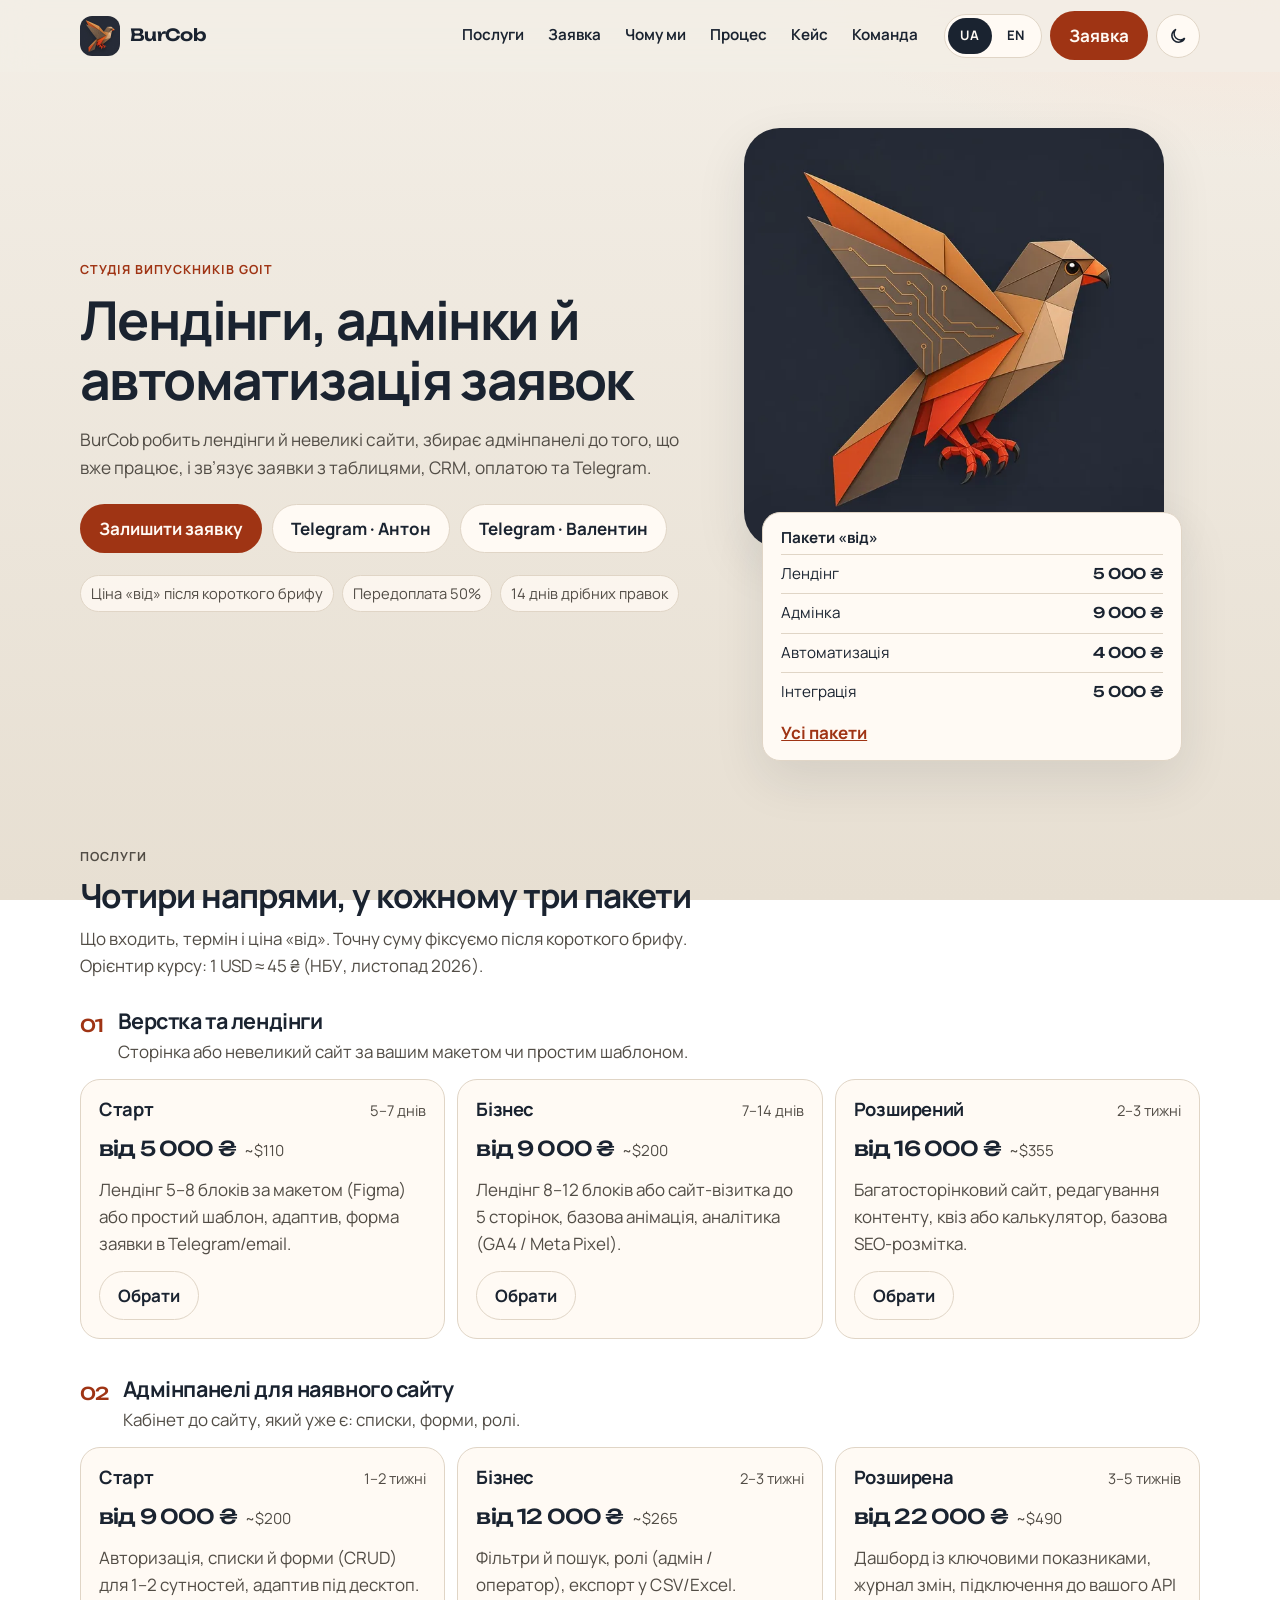
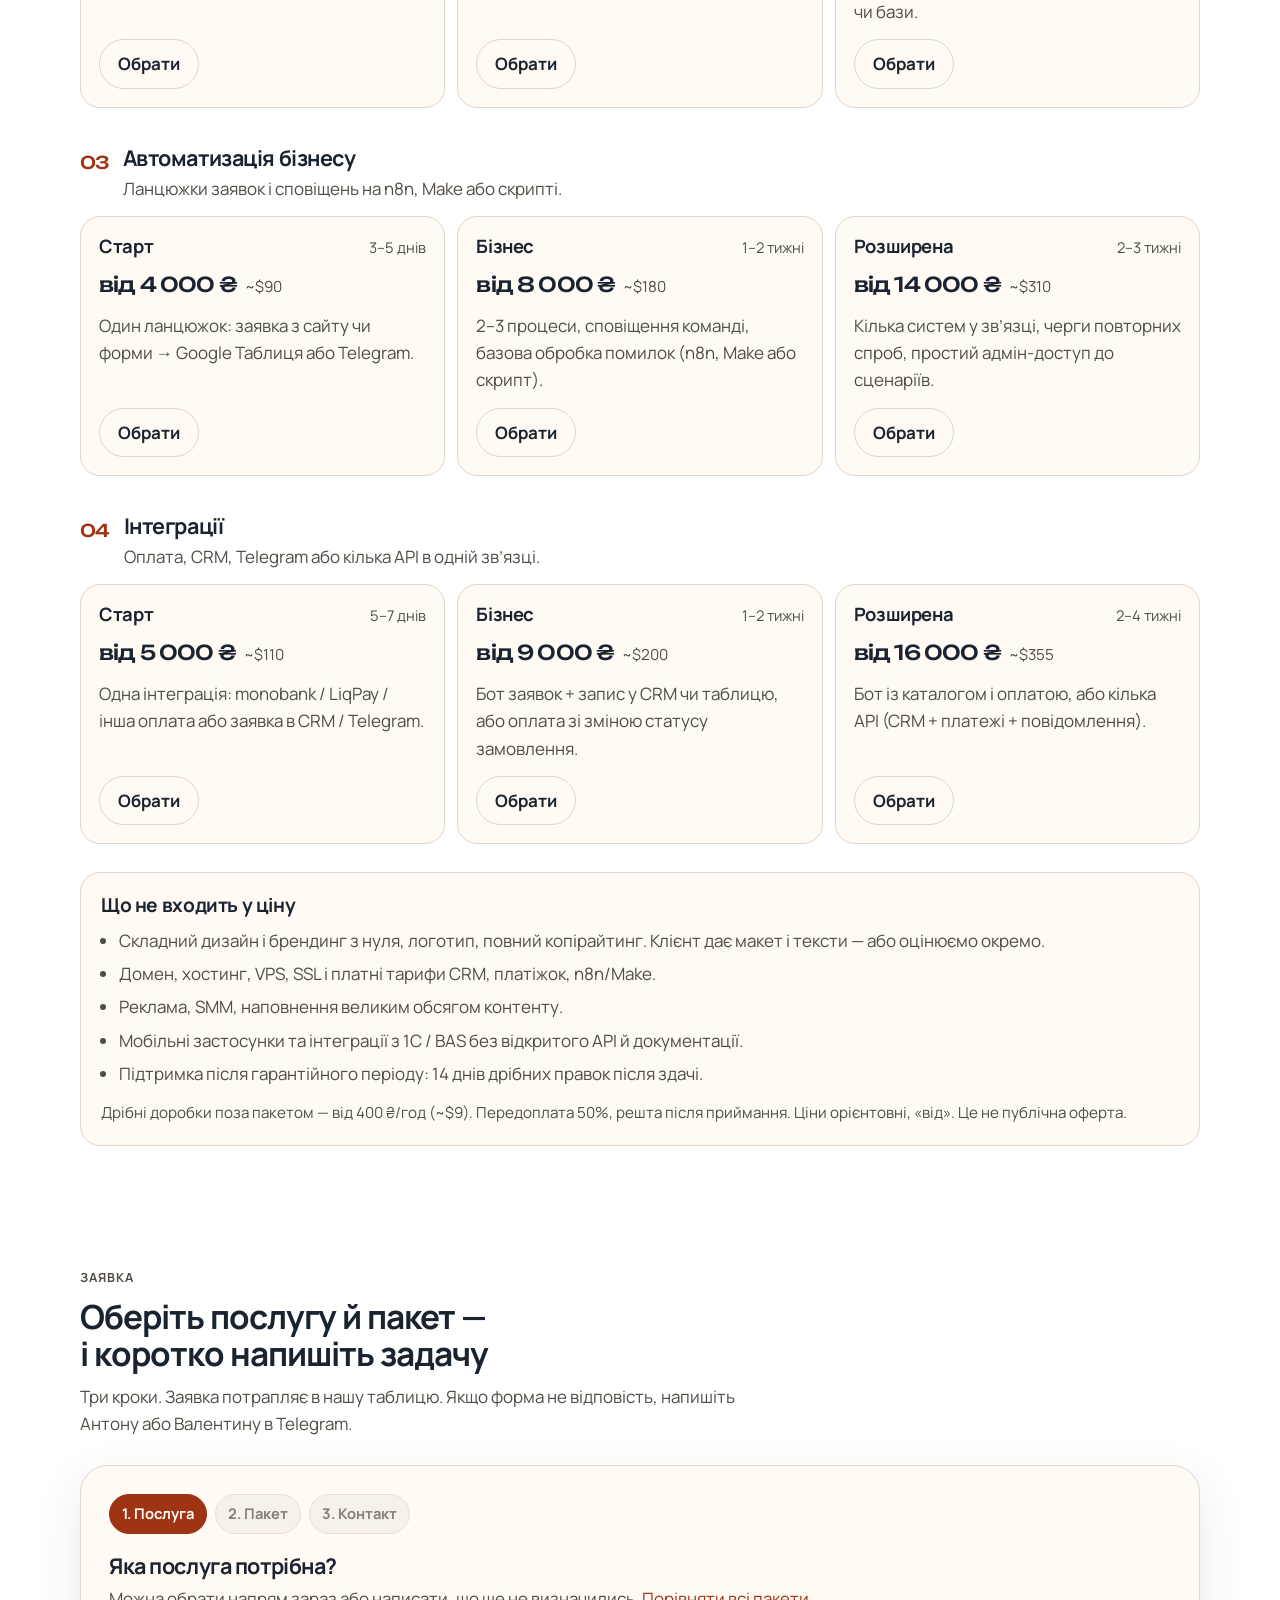
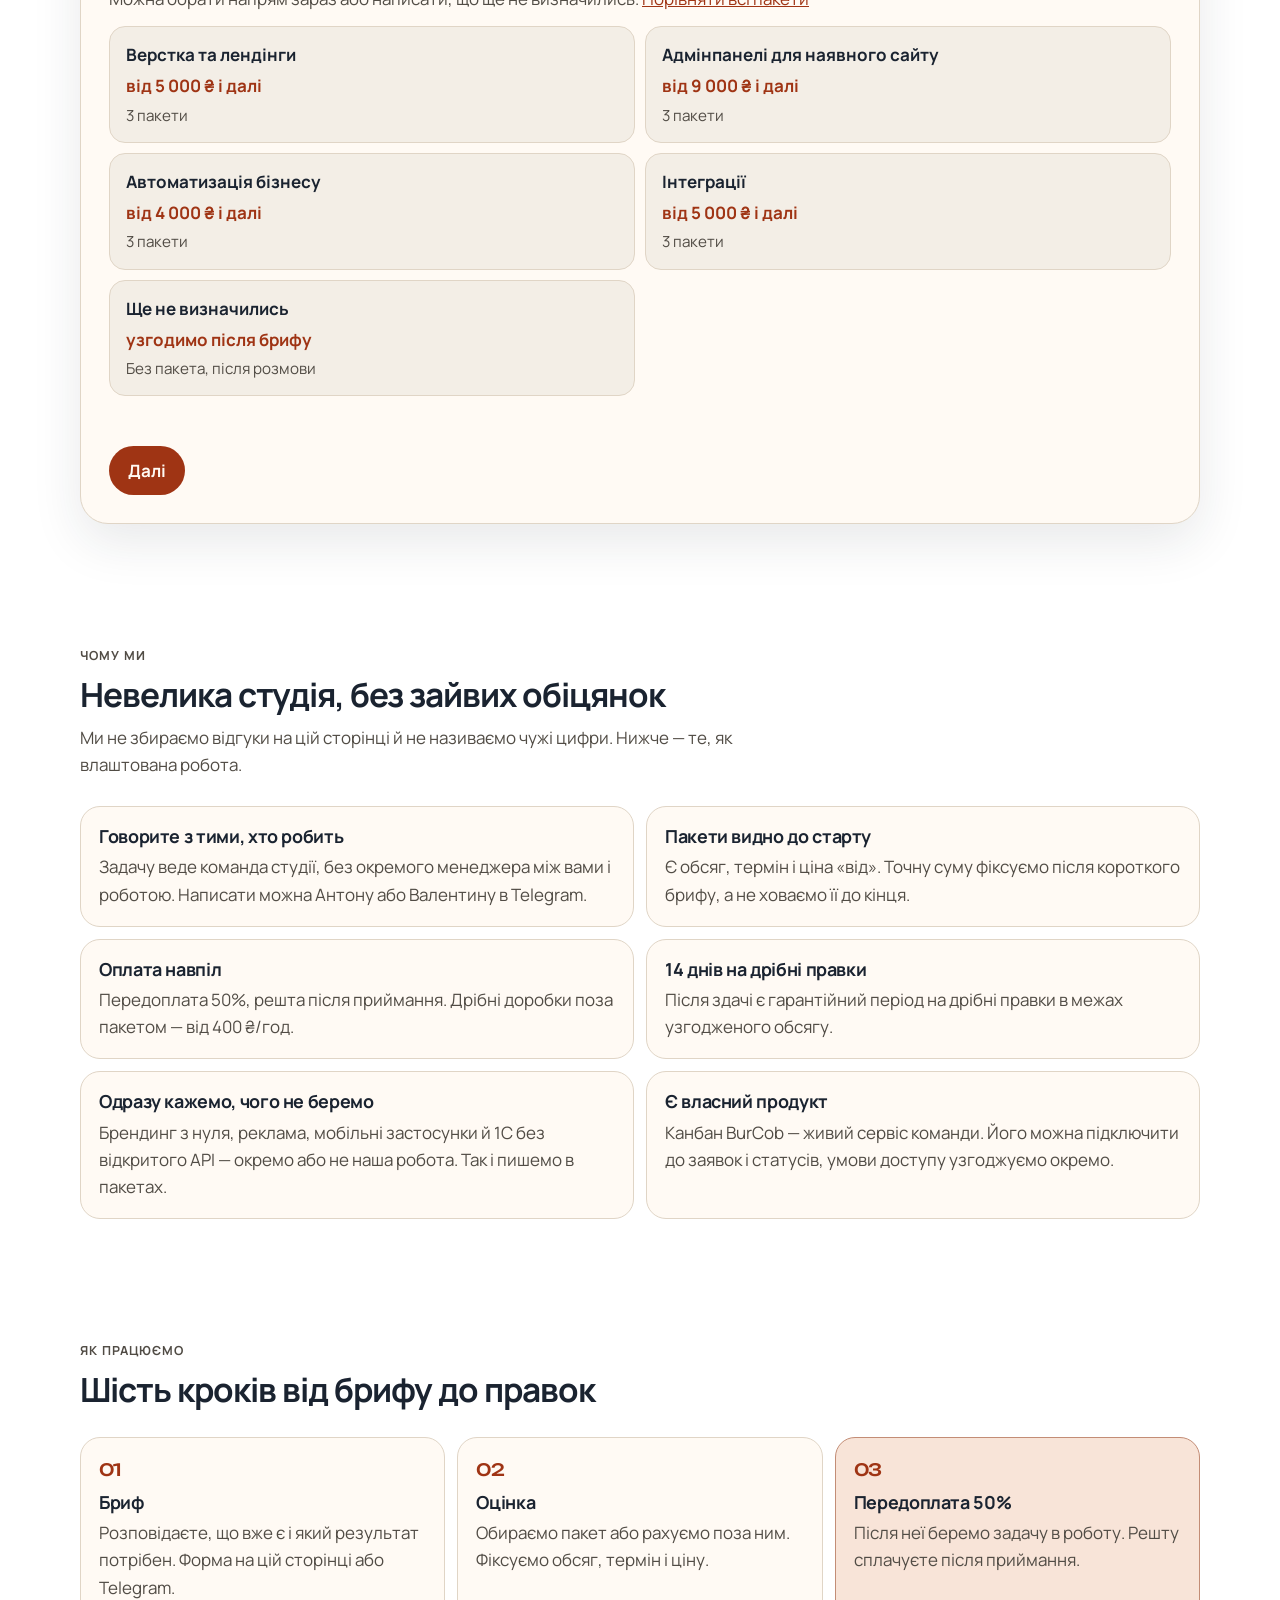
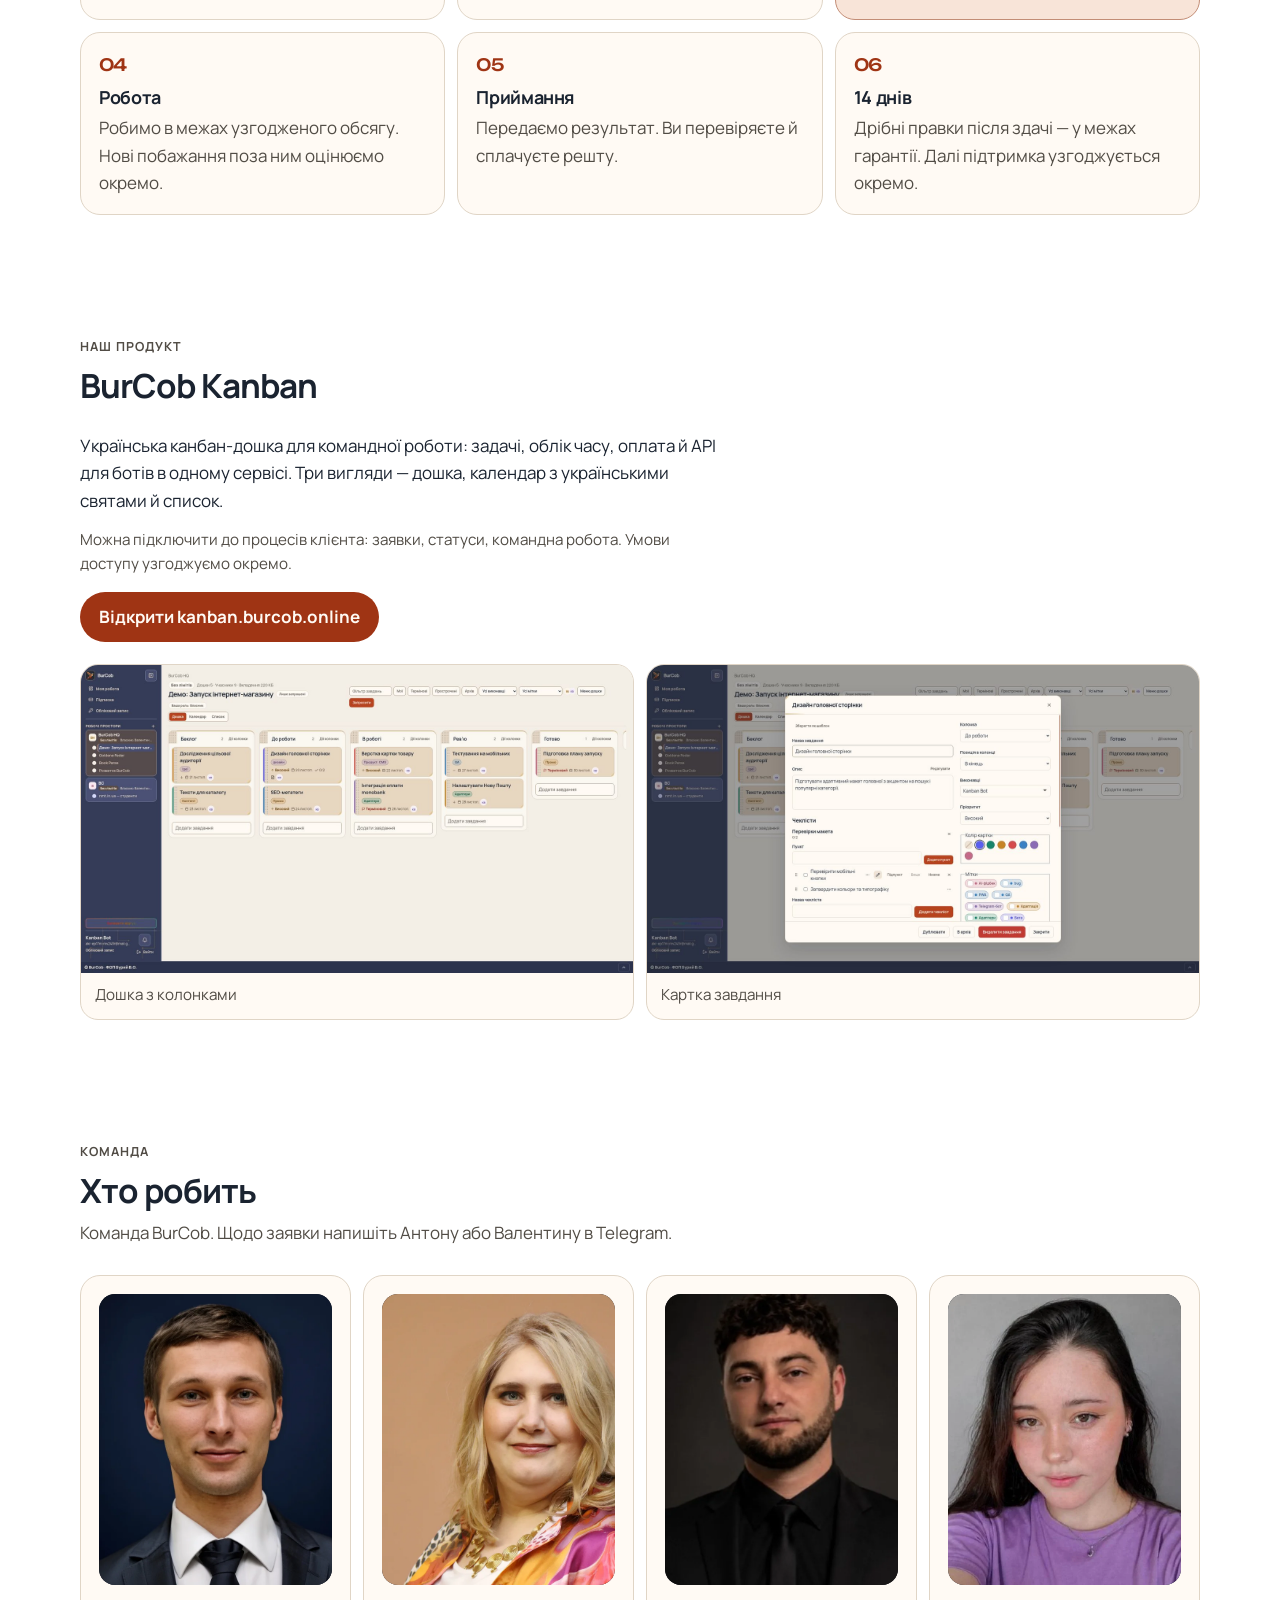
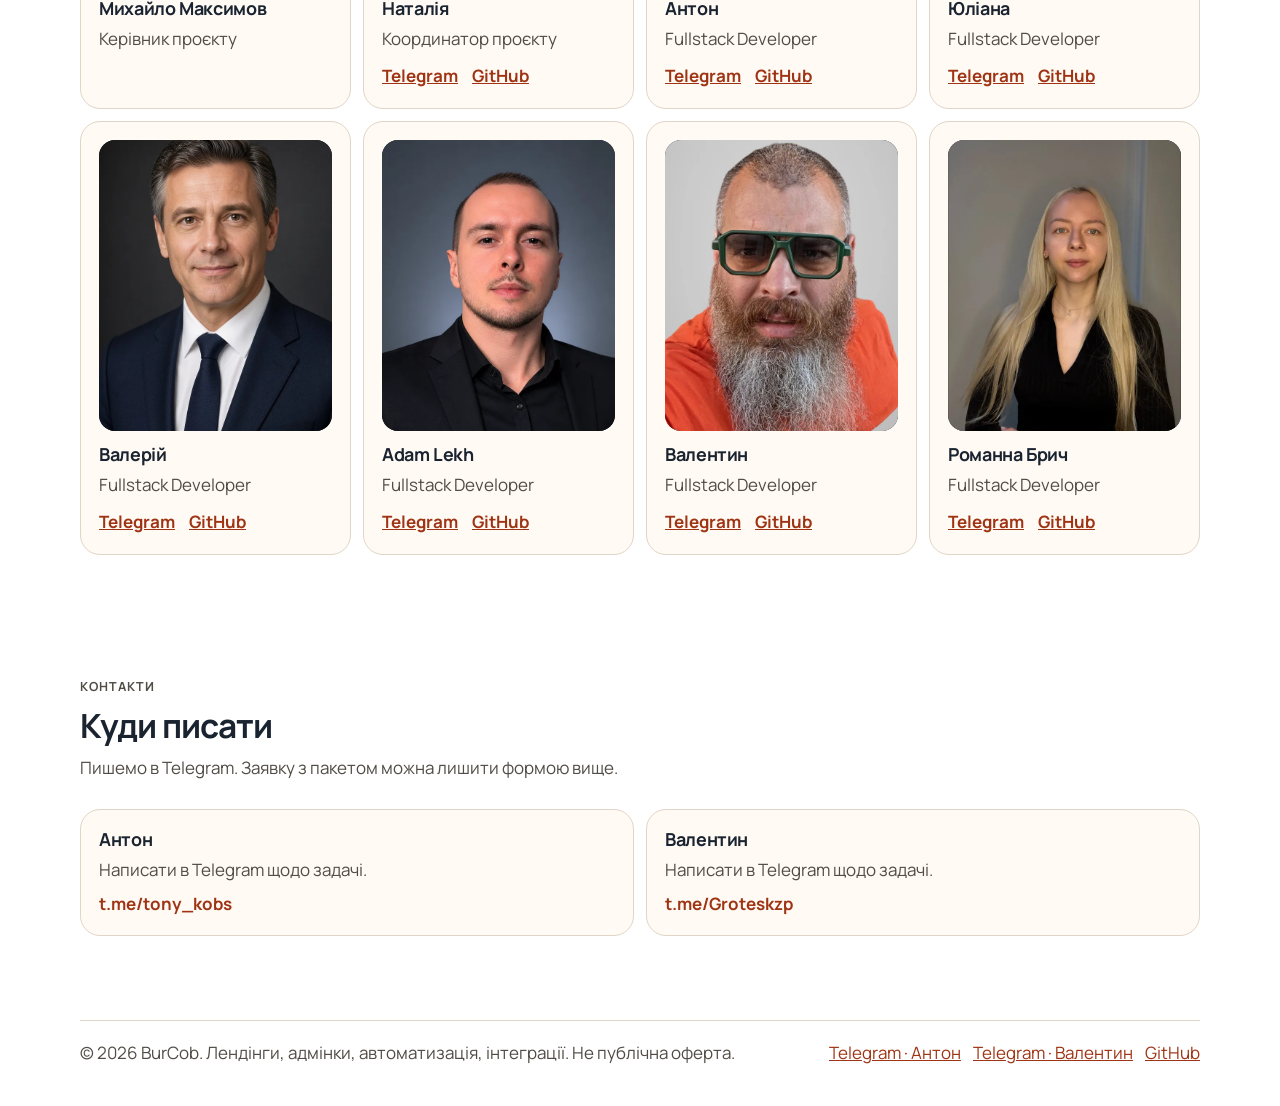
==== commit ecb74b59: "Add the English landing, team, and www canonical URLs. Ship crawlable Ukrainian and English pages, t" ====
--- a/index.html
+++ b/index.html
@@ -8,28 +8,56 @@
   <meta name="author" content="BurCob">
   <meta name="robots" content="index, follow">
   <meta name="theme-color" content="#f3eee6">
-  <link rel="canonical" href="https://burcob.online/">
+  <link rel="canonical" href="https://www.burcob.online/">
+  <link rel="alternate" hreflang="uk" href="https://www.burcob.online/">
+  <link rel="alternate" hreflang="en" href="https://www.burcob.online/en/">
+  <link rel="alternate" hreflang="x-default" href="https://www.burcob.online/en/">
   <meta property="og:type" content="website">
   <meta property="og:locale" content="uk_UA">
+  <meta property="og:locale:alternate" content="en_US">
   <meta property="og:site_name" content="BurCob">
   <meta property="og:title" content="BurCob — лендінги, адмінки, автоматизація та інтеграції">
   <meta property="og:description" content="Студія BurCob: лендінги й сайти, адмінпанелі, автоматизація заявок та інтеграції з оплатою, CRM і Telegram. Пакети з ціною «від», передоплата 50%.">
-  <meta property="og:url" content="https://burcob.online/">
-  <meta property="og:image" content="https://burcob.online/assets/og.jpg">
+  <meta property="og:url" content="https://www.burcob.online/">
+  <meta property="og:image" content="https://www.burcob.online/assets/og-uk.jpg">
   <meta property="og:image:width" content="1200">
   <meta property="og:image:height" content="630">
   <meta property="og:image:alt" content="BurCob — лендінги, адмінки й автоматизація">
   <meta name="twitter:card" content="summary_large_image">
   <meta name="twitter:title" content="BurCob — лендінги, адмінки, автоматизація та інтеграції">
   <meta name="twitter:description" content="Студія BurCob: лендінги й сайти, адмінпанелі, автоматизація заявок та інтеграції з оплатою, CRM і Telegram.">
-  <meta name="twitter:image" content="https://burcob.online/assets/og.jpg">
-  <link rel="icon" href="favicon.ico" sizes="any">
-  <link rel="icon" type="image/png" href="assets/favicon-32.png" sizes="32x32">
-  <link rel="apple-touch-icon" href="assets/apple-touch-icon.png">
-  <link rel="preload" href="assets/logo.webp" as="image" type="image/webp">
-  <link rel="preload" href="assets/fonts/manrope-cyrillic.woff2" as="font" type="font/woff2" crossorigin>
-  <link rel="preload" href="assets/fonts/manrope-latin.woff2" as="font" type="font/woff2" crossorigin>
-  <link rel="stylesheet" href="css/styles.css">
+  <meta name="twitter:image" content="https://www.burcob.online/assets/og-uk.jpg">
+  <meta name="twitter:image:alt" content="BurCob — лендінги, адмінки й автоматизація">
+  <link rel="icon" href="/favicon.ico" sizes="any">
+  <link rel="icon" type="image/png" href="/assets/favicon-32.png" sizes="32x32">
+  <link rel="apple-touch-icon" href="/assets/apple-touch-icon.png">
+  <link rel="manifest" href="/site.webmanifest">
+  <link rel="preload" href="/assets/logo.webp" as="image" type="image/webp">
+  <link rel="preload" href="/assets/fonts/manrope-cyrillic.woff2" as="font" type="font/woff2" crossorigin>
+  <link rel="preload" href="/assets/fonts/manrope-latin.woff2" as="font" type="font/woff2" crossorigin>
+  <link rel="stylesheet" href="/css/styles.css">
+  <script>
+    (function () {
+      var KEY = "burcob-lang";
+      var here = document.documentElement.lang === "en" ? "en" : "uk";
+      try {
+        var saved = localStorage.getItem(KEY);
+        if (saved === "uk" || saved === "en") return;
+        var ua = navigator.userAgent || "";
+        if (navigator.webdriver) return;
+        if (/googlebot|adsbot-google|mediapartners-google|bingbot|bingpreview|duckduckbot|baiduspider|yandexbot|slurp|facebookexternalhit|facebot|ia_archiver|semrushbot|ahrefsbot|mj12bot|dotbot|petalbot|bytespider|amazonbot|gptbot|chatgpt-user|oai-searchbot|claudebot|anthropic-ai|perplexitybot|applebot|twitterbot|linkedinbot|slackbot|telegrambot|discordbot|pinterestbot|redditbot|embedly|vkshare|w3c_validator|lighthouse|chrome-lighthouse|headlesschrome|google-inspectiontool|seznambot|screaming frog|crawler|spider/i.test(ua)) return;
+        var list = navigator.languages && navigator.languages.length ? navigator.languages : [navigator.language || "en"];
+        var target = "en";
+        for (var i = 0; i < list.length; i++) {
+          var code = String(list[i] || "").toLowerCase().split("-")[0];
+          if (code === "uk" || code === "ru") { target = "uk"; break; }
+          if (code === "en") { target = "en"; break; }
+        }
+        localStorage.setItem(KEY, target);
+        if (target !== here) location.replace(target === "en" ? "/en/" : "/");
+      } catch (error) {}
+    })();
+  </script>
   <script>
     (function () {
       try {
@@ -46,16 +74,142 @@
   <script type="application/ld+json">
   {
     "@context": "https://schema.org",
-    "@type": "ProfessionalService",
-    "name": "BurCob",
-    "url": "https://burcob.online/",
-    "image": "https://burcob.online/assets/og.jpg",
-    "description": "Студія випускників GoIT: лендінги, адмінпанелі, автоматизація бізнесу та інтеграції.",
-    "knowsLanguage": "uk",
-    "sameAs": [
-      "https://github.com/BurCob",
-      "https://t.me/tony_kobs",
-      "https://kanban.burcob.online"
+    "@graph": [
+      {
+        "@type": ["Organization", "ProfessionalService"],
+        "@id": "https://www.burcob.online/#organization",
+        "name": "BurCob",
+        "url": "https://www.burcob.online/",
+        "logo": "https://www.burcob.online/assets/logo.webp",
+        "image": "https://www.burcob.online/assets/og-uk.jpg",
+        "description": "Студія випускників GoIT: лендінги, адмінпанелі, автоматизація бізнесу та інтеграції.",
+        "knowsLanguage": ["uk", "en"],
+        "areaServed": "UA",
+        "sameAs": ["https://github.com/BurCob"],
+        "contactPoint": [
+          {
+            "@type": "ContactPoint",
+            "contactType": "customer support",
+            "url": "https://t.me/tony_kobs",
+            "availableLanguage": ["Ukrainian", "English"]
+          },
+          {
+            "@type": "ContactPoint",
+            "contactType": "customer support",
+            "url": "https://t.me/Groteskzp",
+            "availableLanguage": ["Ukrainian", "English"]
+          }
+        ],
+        "hasOfferCatalog": {
+          "@type": "OfferCatalog",
+          "name": "Послуги BurCob",
+          "itemListElement": [
+            {
+              "@type": "Offer",
+              "itemOffered": {
+                "@type": "Service",
+                "name": "Верстка та лендінги",
+                "description": "Сторінка або невеликий сайт за макетом чи простим шаблоном."
+              }
+            },
+            {
+              "@type": "Offer",
+              "itemOffered": {
+                "@type": "Service",
+                "name": "Адмінпанелі для наявного сайту",
+                "description": "Кабінет до сайту, який уже є: списки, форми, ролі."
+              }
+            },
+            {
+              "@type": "Offer",
+              "itemOffered": {
+                "@type": "Service",
+                "name": "Автоматизація бізнесу",
+                "description": "Ланцюжки заявок і сповіщень на n8n, Make або скрипті."
+              }
+            },
+            {
+              "@type": "Offer",
+              "itemOffered": {
+                "@type": "Service",
+                "name": "Інтеграції",
+                "description": "Оплата, CRM, Telegram або кілька API в одній зв’язці."
+              }
+            }
+          ]
+        }
+      },
+      {
+        "@type": "Person",
+        "@id": "https://www.burcob.online/#mykhailo",
+        "name": "Михайло Максимов",
+        "jobTitle": "Керівник проєкту",
+        "image": "https://www.burcob.online/assets/team/mykhailo.webp",
+        "worksFor": { "@id": "https://www.burcob.online/#organization" }
+      },
+      {
+        "@type": "Person",
+        "@id": "https://www.burcob.online/#natalia",
+        "name": "Наталія",
+        "jobTitle": "Координатор проєкту",
+        "image": "https://www.burcob.online/assets/team/natalia.webp",
+        "sameAs": ["https://t.me/Narrina", "https://github.com/nataliastepanova"],
+        "worksFor": { "@id": "https://www.burcob.online/#organization" }
+      },
+      {
+        "@type": "Person",
+        "@id": "https://www.burcob.online/#anton",
+        "name": "Антон",
+        "jobTitle": "Fullstack Developer",
+        "image": "https://www.burcob.online/assets/team/anton.webp",
+        "sameAs": ["https://t.me/tony_kobs", "https://github.com/tony-kobs"],
+        "worksFor": { "@id": "https://www.burcob.online/#organization" }
+      },
+      {
+        "@type": "Person",
+        "@id": "https://www.burcob.online/#yuliana",
+        "name": "Юліана",
+        "jobTitle": "Fullstack Developer",
+        "image": "https://www.burcob.online/assets/team/yuliana.webp",
+        "sameAs": ["https://t.me/Akanekii", "https://github.com/Yulia2123"],
+        "worksFor": { "@id": "https://www.burcob.online/#organization" }
+      },
+      {
+        "@type": "Person",
+        "@id": "https://www.burcob.online/#valeriy",
+        "name": "Валерій",
+        "jobTitle": "Fullstack Developer",
+        "image": "https://www.burcob.online/assets/team/valeriy.webp",
+        "sameAs": ["https://t.me/Valerii2268", "https://github.com/ValeriySolod"],
+        "worksFor": { "@id": "https://www.burcob.online/#organization" }
+      },
+      {
+        "@type": "Person",
+        "@id": "https://www.burcob.online/#adam",
+        "name": "Adam Lekh",
+        "jobTitle": "Fullstack Developer",
+        "image": "https://www.burcob.online/assets/team/adam.webp",
+        "sameAs": ["https://t.me/adampershyi", "https://github.com/AdamPershyi"],
+        "worksFor": { "@id": "https://www.burcob.online/#organization" }
+      },
+      {
+        "@type": "Person",
+        "@id": "https://www.burcob.online/#valentyn",
+        "name": "Валентин",
+        "jobTitle": "Fullstack Developer",
+        "image": "https://www.burcob.online/assets/team/valentyn.webp",
+        "sameAs": ["https://t.me/Groteskzp", "https://github.com/groteskzp"],
+        "worksFor": { "@id": "https://www.burcob.online/#organization" }
+      },
+      {
+        "@type": "Person",
+        "@id": "https://www.burcob.online/#romanna",
+        "name": "Романна Брич",
+        "jobTitle": "Fullstack Developer",
+        "image": "https://www.burcob.online/assets/team/romanna.webp",
+        "sameAs": ["https://t.me/romanna_br", "https://github.com/Romanna-Brych"],
+        "worksFor": { "@id": "https://www.burcob.online/#organization" }
+      }
     ]
   }
   </script>
@@ -65,7 +219,7 @@
   <header class="site-header" id="top">
     <div class="wrap header-inner">
       <a class="brand" href="#top">
-        <img src="assets/logo.webp" alt="" width="640" height="640">
+        <img src="/assets/logo.webp" alt="" width="640" height="640">
         <span>BurCob</span>
       </a>
       <nav class="nav" id="site-nav" aria-label="Розділи сторінки">
@@ -75,8 +229,18 @@
         <a href="#proces">Процес</a>
         <a href="#keis">Кейс</a>
         <a href="#komanda">Команда</a>
+        <div class="nav-lang">
+          <nav class="lang-switch" aria-label="Мова">
+            <a href="/" hreflang="uk" lang="uk" data-lang="uk" aria-current="page">UA</a>
+            <a href="/en/" hreflang="en" lang="en" data-lang="en">EN</a>
+          </nav>
+        </div>
       </nav>
       <div class="header-tools">
+        <nav class="lang-switch" aria-label="Мова">
+          <a href="/" hreflang="uk" lang="uk" data-lang="uk" aria-current="page">UA</a>
+          <a href="/en/" hreflang="en" lang="en" data-lang="en">EN</a>
+        </nav>
         <a class="btn btn-primary header-cta" href="#zayavka">Заявка</a>
         <button class="icon-btn" id="theme-toggle" type="button" aria-label="Увімкнути темну тему">
           <svg class="icon-moon" viewBox="0 0 24 24" aria-hidden="true" fill="none" stroke="currentColor" stroke-width="1.8">
@@ -103,10 +267,11 @@
         <div>
           <p class="kicker">Студія випускників GoIT</p>
           <h1>Лендінги, адмінки й автоматизація заявок</h1>
-          <p class="lede">BurCob — це Антон Кобись і Валентин. Верстаємо лендінги й невеликі сайти, збираємо адмінпанелі до того, що вже працює, і зв’язуємо заявки з таблицями, CRM, оплатою та Telegram.</p>
+          <p class="lede">BurCob робить лендінги й невеликі сайти, збирає адмінпанелі до того, що вже працює, і зв’язує заявки з таблицями, CRM, оплатою та Telegram.</p>
           <div class="actions">
             <a class="btn btn-primary" href="#zayavka">Залишити заявку</a>
-            <a class="btn btn-ghost" href="https://t.me/tony_kobs" target="_blank" rel="noopener noreferrer">Написати в Telegram</a>
+            <a class="btn btn-ghost" href="https://t.me/tony_kobs" target="_blank" rel="noopener noreferrer">Telegram · Антон</a>
+            <a class="btn btn-ghost" href="https://t.me/Groteskzp" target="_blank" rel="noopener noreferrer">Telegram · Валентин</a>
           </div>
           <ul class="chips">
             <li>Ціна «від» після короткого брифу</li>
@@ -116,7 +281,7 @@
         </div>
         <div class="hero-art">
           <div class="seal">
-            <img src="assets/logo.webp" width="640" height="640" alt="Логотип BurCob: оригамі-птах кобчик" fetchpriority="high" decoding="async">
+            <img src="/assets/logo.webp" width="640" height="640" alt="Логотип BurCob: оригамі-птах кобчик" fetchpriority="high" decoding="async">
           </div>
           <aside class="slip" aria-label="Стартові ціни">
             <h2>Пакети «від»</h2>
@@ -315,7 +480,7 @@
         <div class="section-head">
           <p class="kicker">Заявка</p>
           <h2>Оберіть послугу й пакет — і коротко напишіть задачу</h2>
-          <p>Три кроки. Заявка потрапляє в нашу таблицю. Якщо форма не відповість, є Telegram.</p>
+          <p>Три кроки. Заявка потрапляє в нашу таблицю. Якщо форма не відповість, напишіть Антону або Валентину в Telegram.</p>
         </div>
         <div class="funnel">
           <form id="lead-form" novalidate>
@@ -402,11 +567,14 @@
           </div>
           <div class="banner is-error" id="form-error" role="alert" hidden>
             <p></p>
-            <a class="btn btn-primary" href="https://t.me/tony_kobs" target="_blank" rel="noopener noreferrer">Написати в Telegram</a>
+            <div class="actions">
+              <a class="btn btn-primary" href="https://t.me/tony_kobs" target="_blank" rel="noopener noreferrer">Telegram · Антон</a>
+              <a class="btn btn-ghost" href="https://t.me/Groteskzp" target="_blank" rel="noopener noreferrer">Telegram · Валентин</a>
+            </div>
           </div>
           <p class="sr-only" id="form-status" role="status"></p>
           <noscript>
-            <p>Щоб надіслати заявку з цієї форми, увімкніть JavaScript. Або напишіть у <a href="https://t.me/tony_kobs">Telegram</a>.</p>
+            <p>Щоб надіслати заявку з цієї форми, увімкніть JavaScript. Або напишіть <a href="https://t.me/tony_kobs">Антону</a> чи <a href="https://t.me/Groteskzp">Валентину</a> в Telegram.</p>
           </noscript>
         </div>
         <iframe name="lead-frame" id="lead-frame" hidden title="Службова відповідь форми" tabindex="-1"></iframe>
@@ -423,7 +591,7 @@
         <div class="reasons">
           <article class="reason">
             <h3>Говорите з тими, хто робить</h3>
-            <p>Антон і Валентин ведуть задачу від брифу до здачі. Окремого менеджера між вами і роботою немає.</p>
+            <p>Задачу веде команда студії, без окремого менеджера між вами і роботою. Написати можна Антону або Валентину в Telegram.</p>
           </article>
           <article class="reason">
             <h3>Пакети видно до старту</h3>
@@ -504,11 +672,11 @@
           </div>
           <div class="shots">
             <figure class="shot">
-              <img src="assets/kanban-doshka.jpg" width="1400" height="782" alt="BurCob Kanban: дошка демо-проєкту «Запуск інтернет-магазину» з колонками завдань" loading="lazy" decoding="async">
+              <img src="/assets/kanban-doshka.jpg" width="1400" height="782" alt="BurCob Kanban: дошка демо-проєкту «Запуск інтернет-магазину» з колонками завдань" loading="lazy" decoding="async">
               <figcaption>Дошка з колонками</figcaption>
             </figure>
             <figure class="shot">
-              <img src="assets/kanban-kartka.jpg" width="1400" height="782" alt="BurCob Kanban: картка завдання з описом, чеклістом, мітками, пріоритетом і терміном" loading="lazy" decoding="async">
+              <img src="/assets/kanban-kartka.jpg" width="1400" height="782" alt="BurCob Kanban: картка завдання з описом, чеклістом, мітками, пріоритетом і терміном" loading="lazy" decoding="async">
               <figcaption>Картка завдання</figcaption>
             </figure>
           </div>
@@ -521,19 +689,76 @@
         <div class="section-head">
           <p class="kicker">Команда</p>
           <h2>Хто робить</h2>
-          <p>Антон Кобись і Валентин — випускники GoIT. Студія невелика: задачу ведемо самі.</p>
+          <p>Команда BurCob. Щодо заявки напишіть Антону або Валентину в Telegram.</p>
         </div>
         <div class="team-grid">
           <article class="person">
-            <div class="mark" aria-hidden="true">АК</div>
-            <h3>Антон Кобись</h3>
-            <p>Випускник GoIT. З ним можна написати в Telegram щодо заявки.</p>
-            <a href="https://t.me/tony_kobs" target="_blank" rel="noopener noreferrer">t.me/tony_kobs</a>
+            <img src="/assets/team/mykhailo.webp" width="640" height="800" alt="Портрет Михайла Максимова, керівника проєкту BurCob" loading="lazy" decoding="async">
+            <h3>Михайло Максимов</h3>
+            <p>Керівник проєкту</p>
           </article>
           <article class="person">
-            <div class="mark" aria-hidden="true">В</div>
+            <img src="/assets/team/natalia.webp" width="640" height="800" alt="Портрет Наталії, координаторки проєкту BurCob" loading="lazy" decoding="async">
+            <h3>Наталія</h3>
+            <p>Координатор проєкту</p>
+            <p class="person-links">
+              <a href="https://t.me/Narrina" target="_blank" rel="noopener noreferrer">Telegram<span class="sr-only"> Наталії</span></a>
+              <a href="https://github.com/nataliastepanova" target="_blank" rel="noopener noreferrer">GitHub<span class="sr-only"> Наталії</span></a>
+            </p>
+          </article>
+          <article class="person">
+            <img src="/assets/team/anton.webp" width="640" height="800" alt="Портрет Антона, fullstack-розробника BurCob" loading="lazy" decoding="async">
+            <h3>Антон</h3>
+            <p>Fullstack Developer</p>
+            <p class="person-links">
+              <a href="https://t.me/tony_kobs" target="_blank" rel="noopener noreferrer">Telegram<span class="sr-only"> Антона</span></a>
+              <a href="https://github.com/tony-kobs" target="_blank" rel="noopener noreferrer">GitHub<span class="sr-only"> Антона</span></a>
+            </p>
+          </article>
+          <article class="person">
+            <img src="/assets/team/yuliana.webp" width="640" height="800" alt="Портрет Юліани, fullstack-розробниці BurCob" loading="lazy" decoding="async">
+            <h3>Юліана</h3>
+            <p>Fullstack Developer</p>
+            <p class="person-links">
+              <a href="https://t.me/Akanekii" target="_blank" rel="noopener noreferrer">Telegram<span class="sr-only"> Юліани</span></a>
+              <a href="https://github.com/Yulia2123" target="_blank" rel="noopener noreferrer">GitHub<span class="sr-only"> Юліани</span></a>
+            </p>
+          </article>
+          <article class="person">
+            <img src="/assets/team/valeriy.webp" width="640" height="800" alt="Портрет Валерія, fullstack-розробника BurCob" loading="lazy" decoding="async">
+            <h3>Валерій</h3>
+            <p>Fullstack Developer</p>
+            <p class="person-links">
+              <a href="https://t.me/Valerii2268" target="_blank" rel="noopener noreferrer">Telegram<span class="sr-only"> Валерія</span></a>
+              <a href="https://github.com/ValeriySolod" target="_blank" rel="noopener noreferrer">GitHub<span class="sr-only"> Валерія</span></a>
+            </p>
+          </article>
+          <article class="person">
+            <img src="/assets/team/adam.webp" width="640" height="800" alt="Портрет Adam Lekh, fullstack-розробника BurCob" loading="lazy" decoding="async">
+            <h3>Adam Lekh</h3>
+            <p>Fullstack Developer</p>
+            <p class="person-links">
+              <a href="https://t.me/adampershyi" target="_blank" rel="noopener noreferrer">Telegram<span class="sr-only"> Adam Lekh</span></a>
+              <a href="https://github.com/AdamPershyi" target="_blank" rel="noopener noreferrer">GitHub<span class="sr-only"> Adam Lekh</span></a>
+            </p>
+          </article>
+          <article class="person">
+            <img src="/assets/team/valentyn.webp" width="640" height="800" alt="Портрет Валентина, fullstack-розробника BurCob" loading="lazy" decoding="async">
             <h3>Валентин</h3>
-            <p>Випускник GoIT. Разом з Антоном веде студію BurCob.</p>
+            <p>Fullstack Developer</p>
+            <p class="person-links">
+              <a href="https://t.me/Groteskzp" target="_blank" rel="noopener noreferrer">Telegram<span class="sr-only"> Валентина</span></a>
+              <a href="https://github.com/groteskzp" target="_blank" rel="noopener noreferrer">GitHub<span class="sr-only"> Валентина</span></a>
+            </p>
+          </article>
+          <article class="person">
+            <img src="/assets/team/romanna.webp" width="640" height="800" alt="Портрет Романни Брич, fullstack-розробниці BurCob" loading="lazy" decoding="async">
+            <h3>Романна Брич</h3>
+            <p>Fullstack Developer</p>
+            <p class="person-links">
+              <a href="https://t.me/romanna_br" target="_blank" rel="noopener noreferrer">Telegram<span class="sr-only"> Романни Брич</span></a>
+              <a href="https://github.com/Romanna-Brych" target="_blank" rel="noopener noreferrer">GitHub<span class="sr-only"> Романни Брич</span></a>
+            </p>
           </article>
         </div>
       </div>
@@ -544,23 +769,18 @@
         <div class="section-head">
           <p class="kicker">Контакти</p>
           <h2>Куди писати</h2>
-          <p>Найшвидше — Telegram. Заявку з пакетом можна лишити формою вище.</p>
+          <p>Пишемо в Telegram. Заявку з пакетом можна лишити формою вище.</p>
         </div>
         <div class="contact-list">
           <a class="contact-card" href="https://t.me/tony_kobs" target="_blank" rel="noopener noreferrer">
-            <h3>Telegram</h3>
-            <p>Написати Антону щодо задачі.</p>
+            <h3>Антон</h3>
+            <p>Написати в Telegram щодо задачі.</p>
             <span>t.me/tony_kobs</span>
           </a>
-          <a class="contact-card" href="https://github.com/BurCob" target="_blank" rel="noopener noreferrer">
-            <h3>GitHub</h3>
-            <p>Організація BurCob.</p>
-            <span>github.com/BurCob</span>
-          </a>
-          <a class="contact-card" href="https://kanban.burcob.online" target="_blank" rel="noopener noreferrer">
-            <h3>Канбан</h3>
-            <p>Окремий продукт студії.</p>
-            <span>kanban.burcob.online</span>
+          <a class="contact-card" href="https://t.me/Groteskzp" target="_blank" rel="noopener noreferrer">
+            <h3>Валентин</h3>
+            <p>Написати в Telegram щодо задачі.</p>
+            <span>t.me/Groteskzp</span>
           </a>
         </div>
       </div>
@@ -571,14 +791,14 @@
     <div class="wrap footer-inner">
       <p>© 2026 BurCob. Лендінги, адмінки, автоматизація, інтеграції. Не публічна оферта.</p>
       <nav aria-label="Контакти в підвалі">
-        <a href="https://t.me/tony_kobs" target="_blank" rel="noopener noreferrer">Telegram</a>
+        <a href="https://t.me/tony_kobs" target="_blank" rel="noopener noreferrer">Telegram · Антон</a>
+        <a href="https://t.me/Groteskzp" target="_blank" rel="noopener noreferrer">Telegram · Валентин</a>
         <a href="https://github.com/BurCob" target="_blank" rel="noopener noreferrer">GitHub</a>
-        <a href="https://kanban.burcob.online" target="_blank" rel="noopener noreferrer">Канбан</a>
       </nav>
     </div>
   </footer>
 
-  <script src="js/config.js" defer></script>
-  <script src="js/main.js" defer></script>
+  <script src="/js/config.js" defer></script>
+  <script src="/js/main.js" defer></script>
 </body>
 </html>
--- a/css/styles.css
+++ b/css/styles.css
@@ -223,6 +223,7 @@
 }
 
 .brand {
+  position: relative;
   display: flex;
   align-items: center;
   gap: 10px;
@@ -260,6 +261,48 @@
 
 .header-tools {
   gap: 8px;
+}
+
+.lang-switch {
+  display: inline-flex;
+  align-items: center;
+  border: 1px solid var(--line);
+  border-radius: 999px;
+  background: var(--paper);
+  padding: 3px;
+  gap: 2px;
+}
+
+.lang-switch a {
+  color: var(--ink);
+  text-decoration: none;
+  font-weight: 700;
+  font-size: 0.82rem;
+  letter-spacing: 0.04em;
+  min-width: 44px;
+  min-height: 36px;
+  padding: 0 10px;
+  border-radius: 999px;
+  display: inline-flex;
+  align-items: center;
+  justify-content: center;
+}
+
+.lang-switch a:hover {
+  background: color-mix(in srgb, var(--ink) 6%, transparent);
+}
+
+.lang-switch a[aria-current="page"] {
+  background: var(--ink);
+  color: var(--paper);
+}
+
+.lang-switch a[aria-current="page"]:hover {
+  color: var(--paper);
+}
+
+.nav-lang {
+  display: none;
 }
 
 .icon-btn,
@@ -783,8 +826,9 @@
 }
 
 .banner p + .btn,
-.banner p + p {
-  margin-top: 10px;
+.banner p + p,
+.banner .actions {
+  margin-top: 12px;
 }
 
 .hp {
@@ -852,22 +896,24 @@
   border-color: color-mix(in srgb, var(--accent) 45%, var(--line));
 }
 
-.mark {
-  width: 52px;
-  height: 52px;
+.person img {
+  width: 100%;
+  aspect-ratio: 4 / 5;
+  object-fit: cover;
+  object-position: center 18%;
   border-radius: 16px;
-  display: grid;
-  place-items: center;
+  margin-bottom: 12px;
   background: var(--navy);
-  color: #f6f1e8;
-  font-family: var(--display);
-  font-weight: 500;
-  margin-bottom: 12px;
-}
-
-.person a {
-  display: inline-block;
+}
+
+.person-links {
+  display: flex;
+  flex-wrap: wrap;
+  gap: 8px 14px;
   margin-top: 10px;
+}
+
+.person-links a {
   font-weight: 700;
 }
 
@@ -996,17 +1042,28 @@
   }
 
   .contact-list {
-    grid-template-columns: repeat(3, 1fr);
-  }
-}
-
-@media (max-width: 959px) {
+    grid-template-columns: 1fr 1fr;
+  }
+}
+
+@media (min-width: 1100px) {
+  .team-grid {
+    grid-template-columns: repeat(4, 1fr);
+  }
+}
+
+@media (max-width: 1099px) {
   .nav-toggle {
     display: grid;
   }
 
   .header-cta {
     display: none;
+  }
+
+  .nav-lang {
+    display: flex;
+    padding: 4px 12px 8px;
   }
 
   .nav {
@@ -1029,6 +1086,30 @@
   .nav a {
     padding: 12px;
   }
+
+  .nav .lang-switch a {
+    padding: 0 10px;
+    font-size: 0.82rem;
+  }
+}
+
+@media (max-width: 389px) {
+  .brand span {
+    position: absolute;
+    width: 1px;
+    height: 1px;
+    padding: 0;
+    margin: -1px;
+    overflow: hidden;
+    clip: rect(0, 0, 0, 0);
+    white-space: nowrap;
+    border: 0;
+  }
+
+  .header-inner,
+  .header-tools {
+    gap: 6px;
+  }
 }
 
 [hidden] {
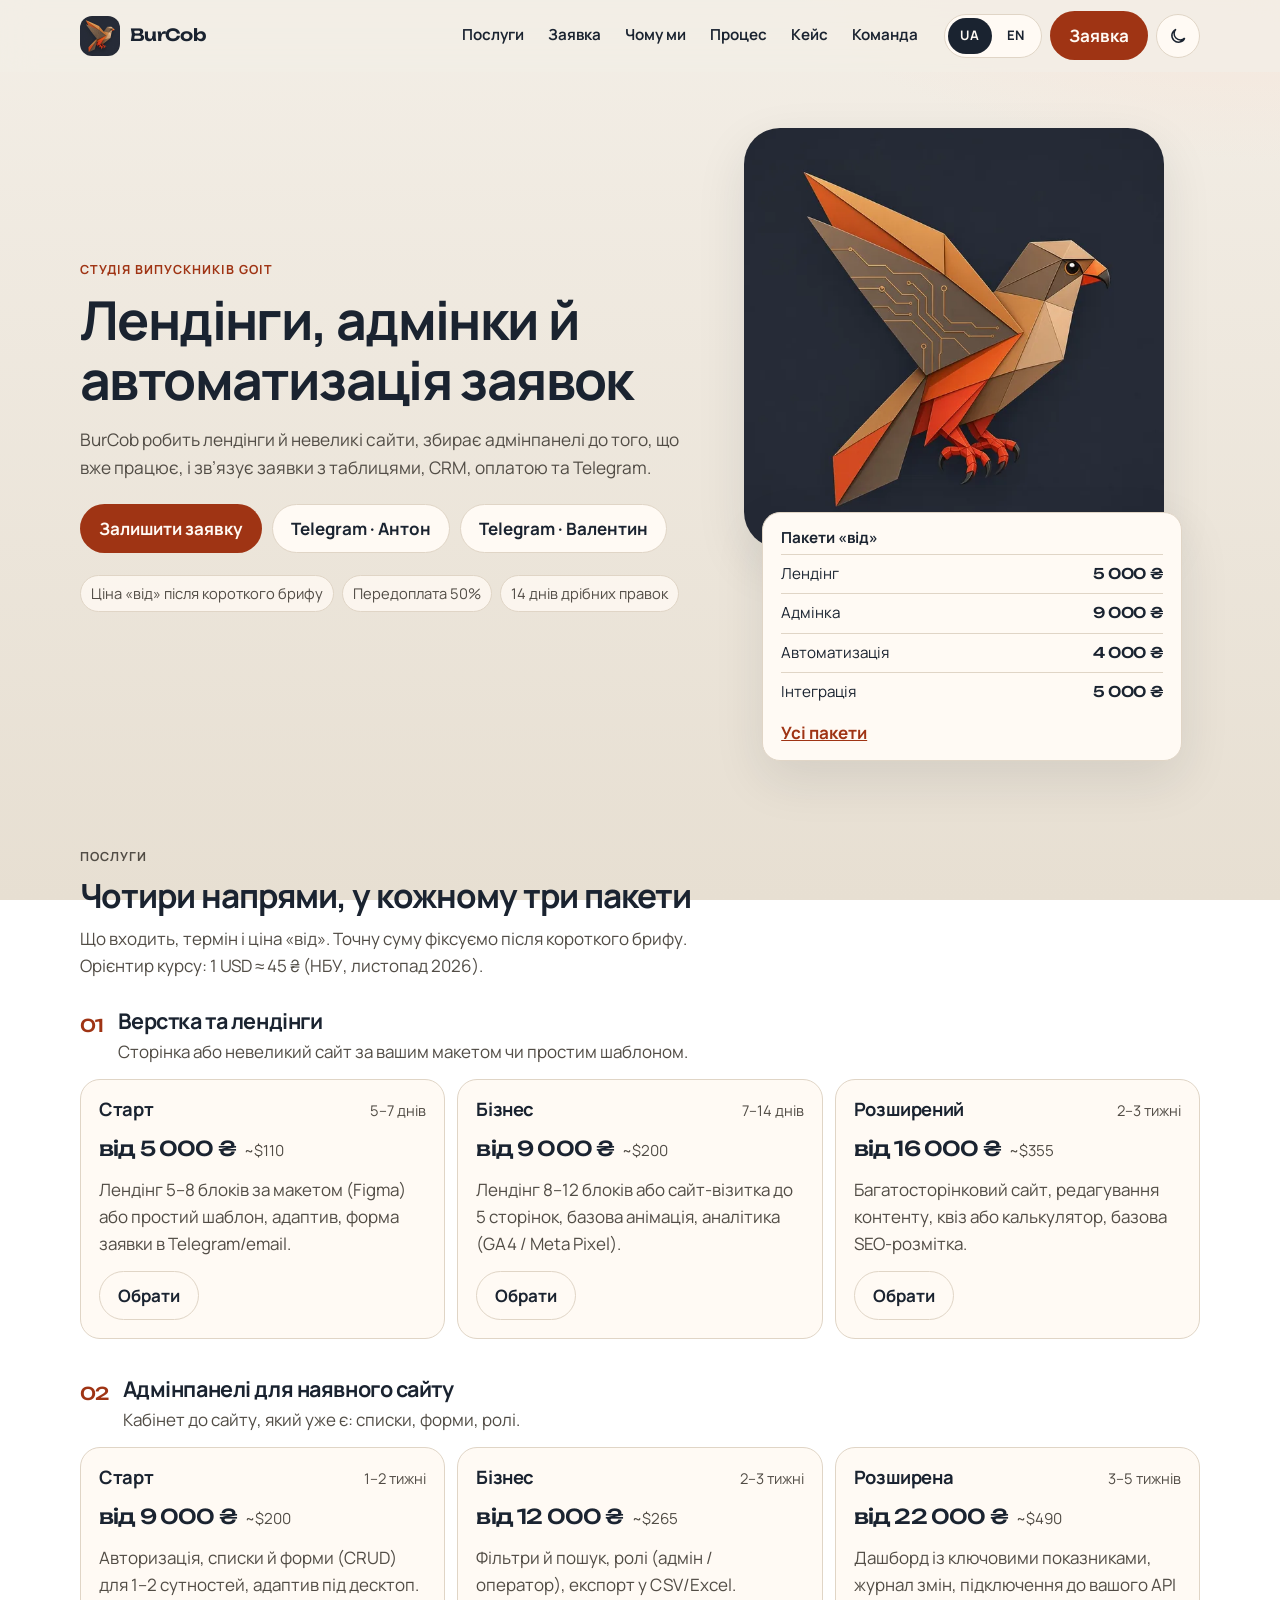
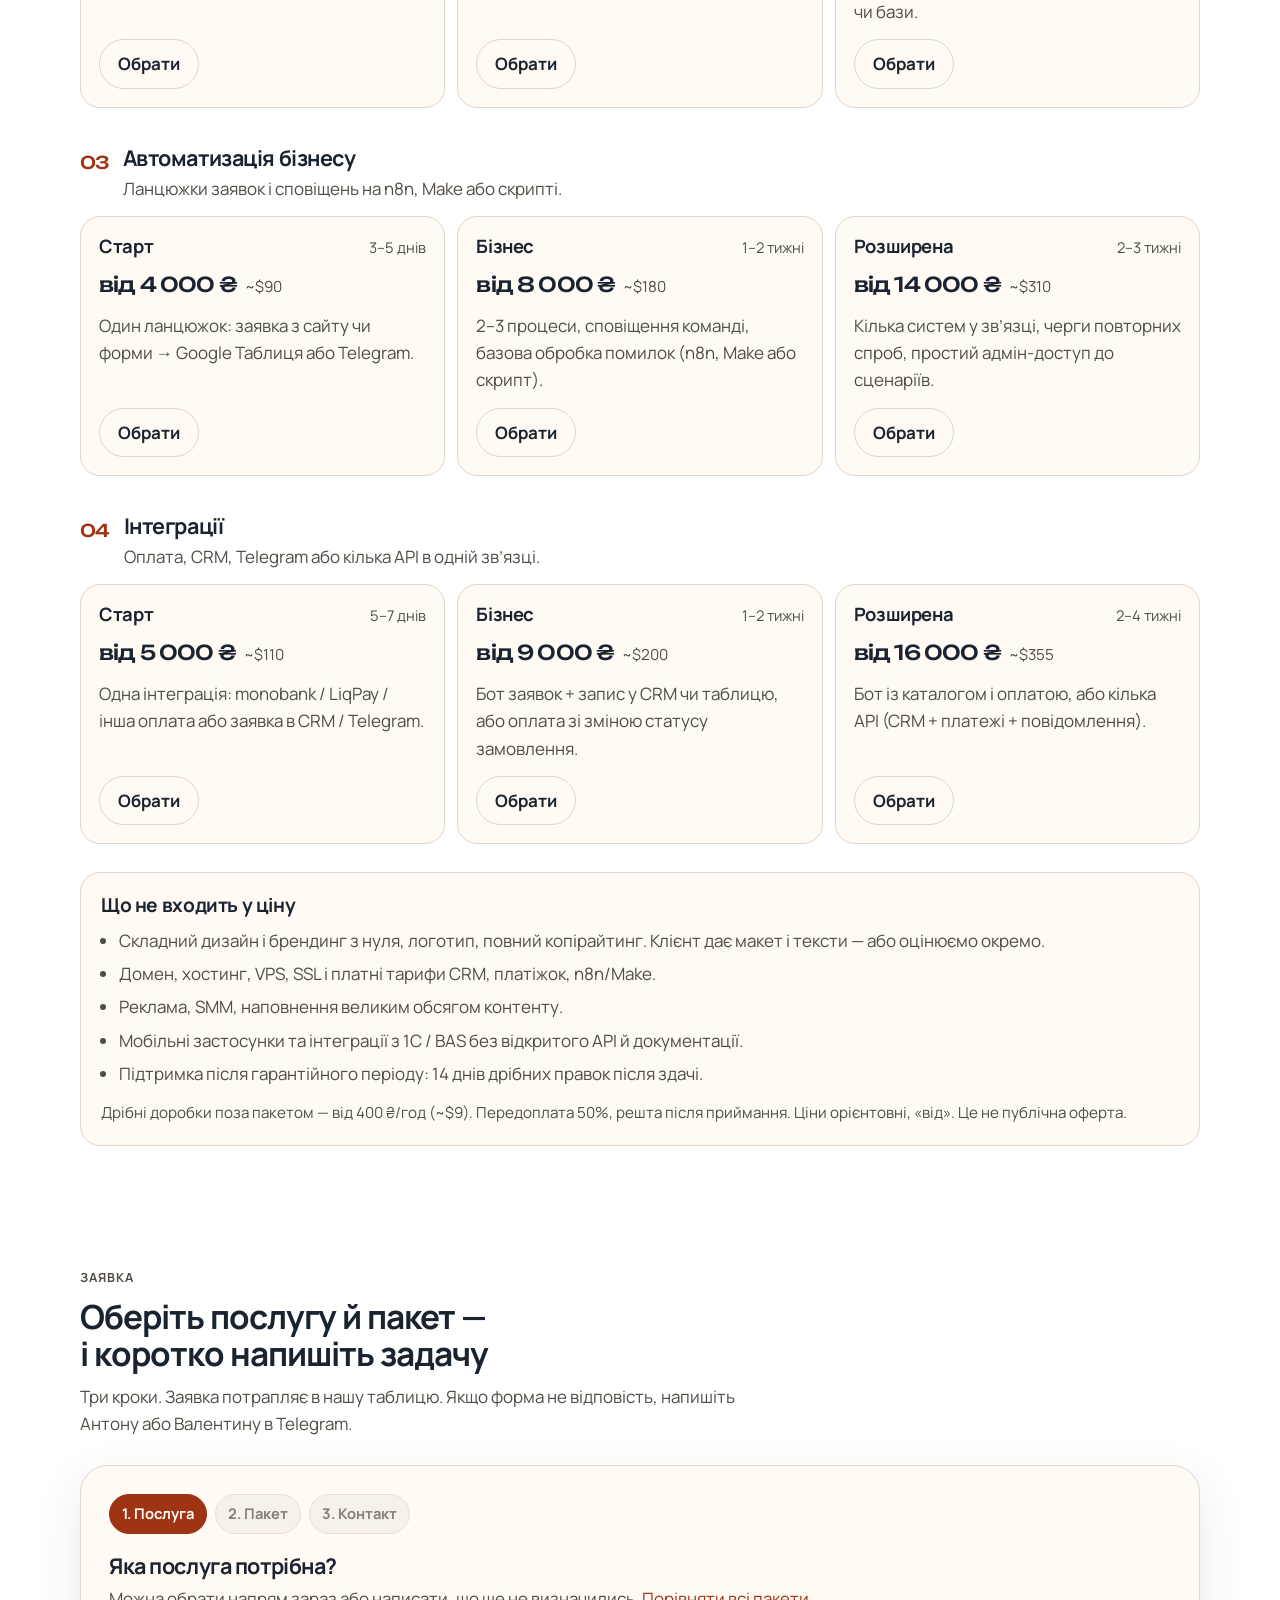
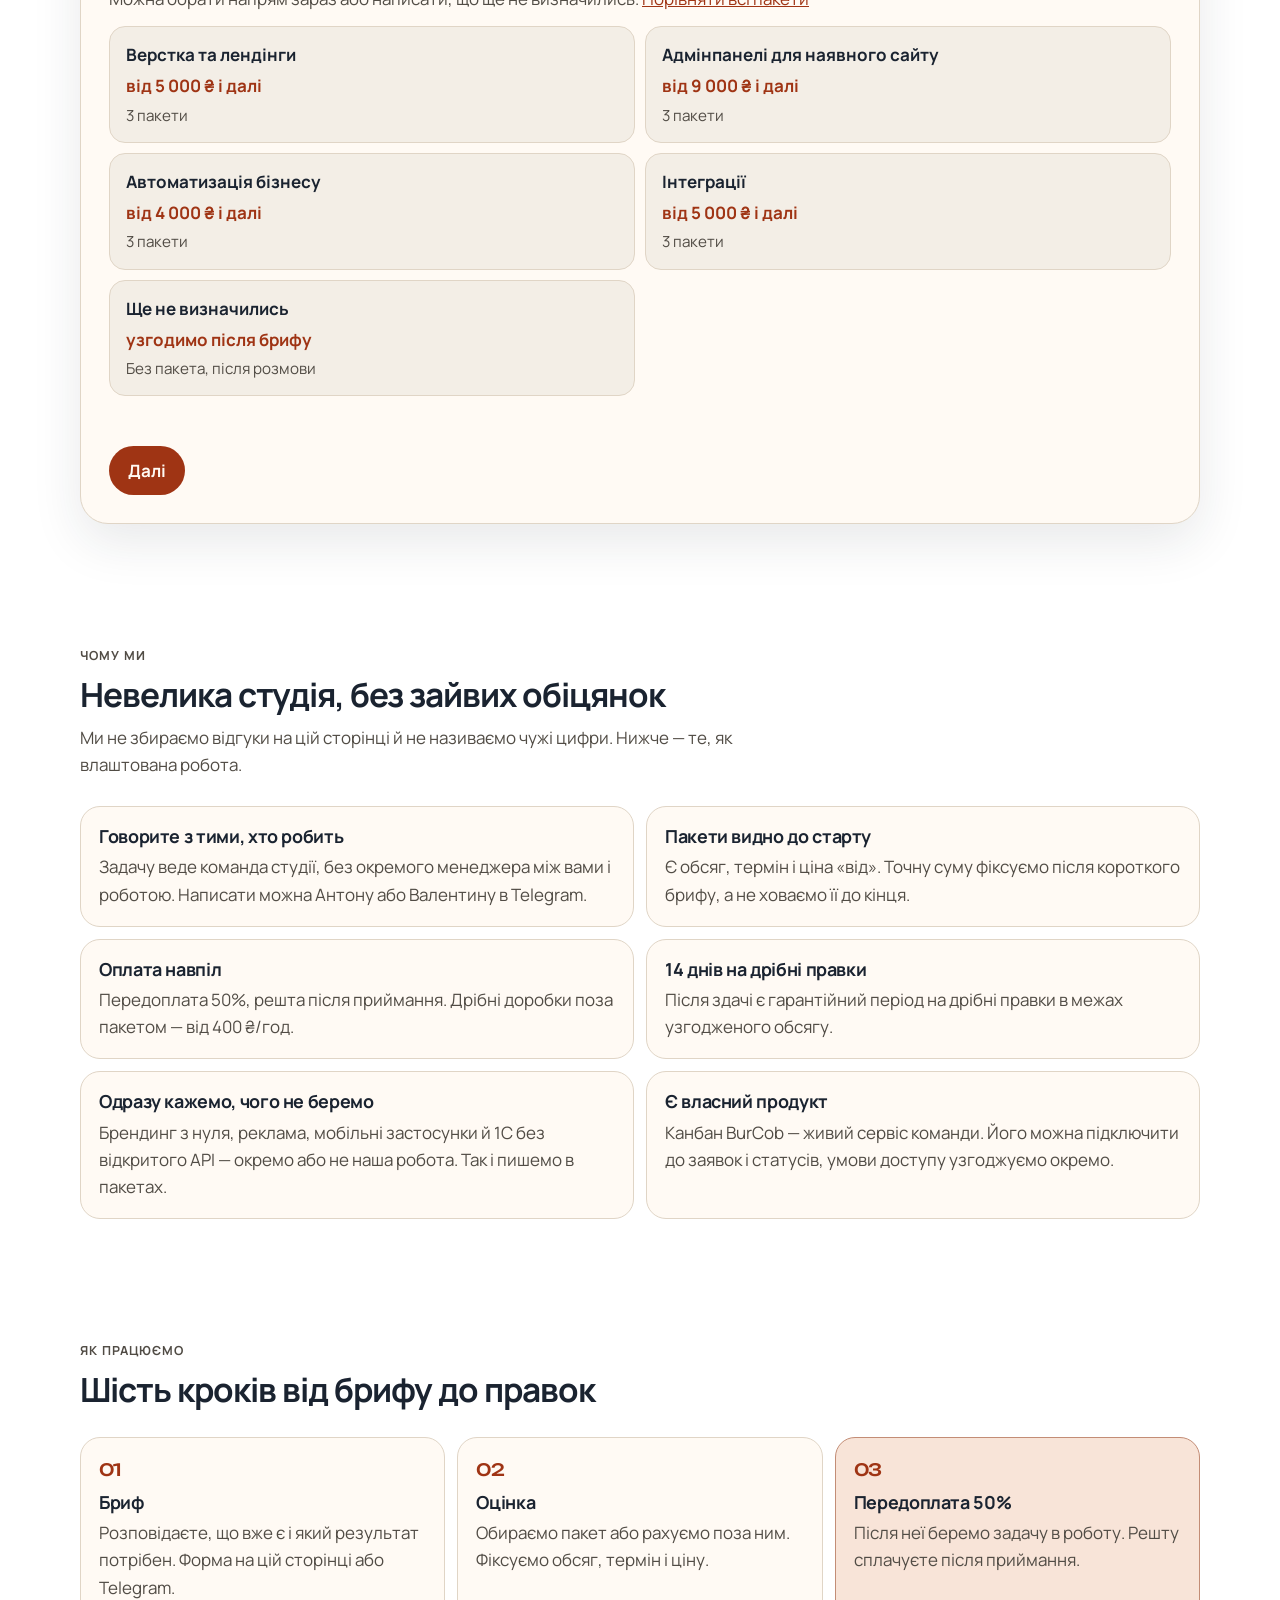
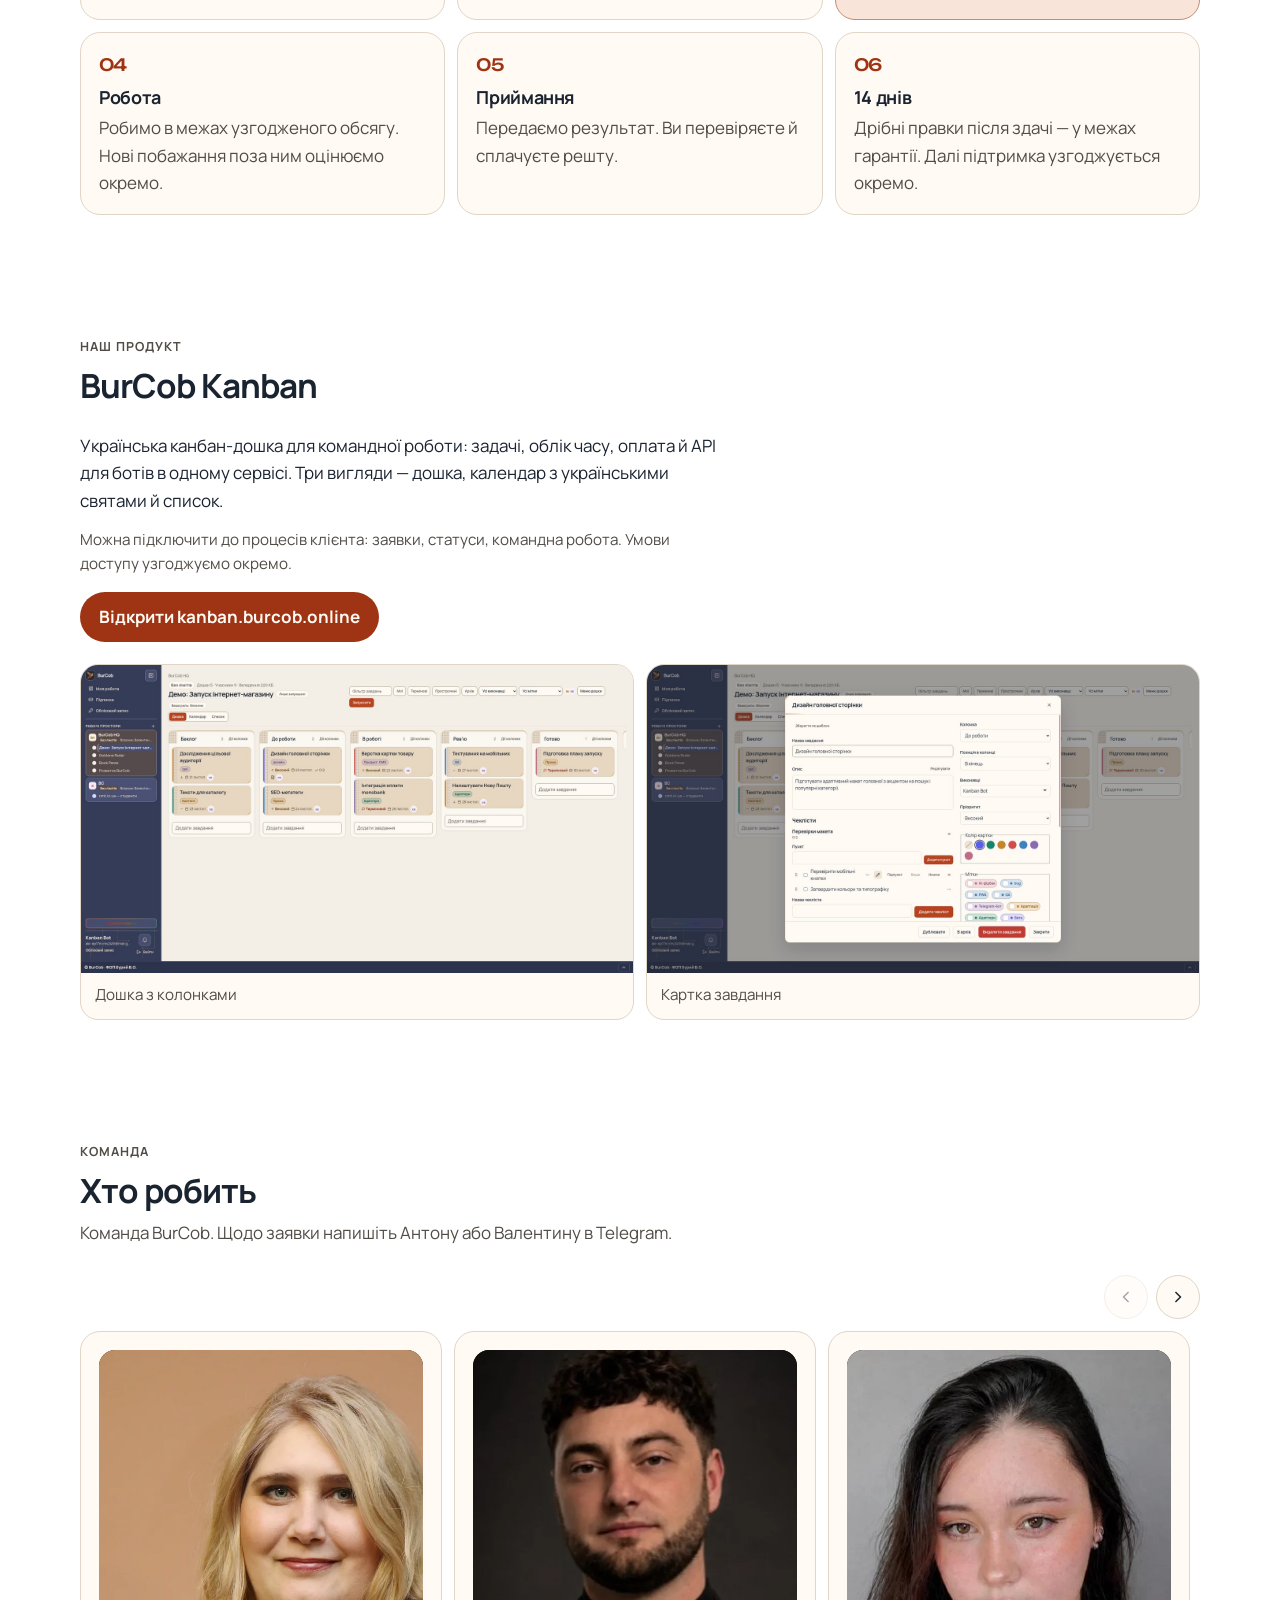
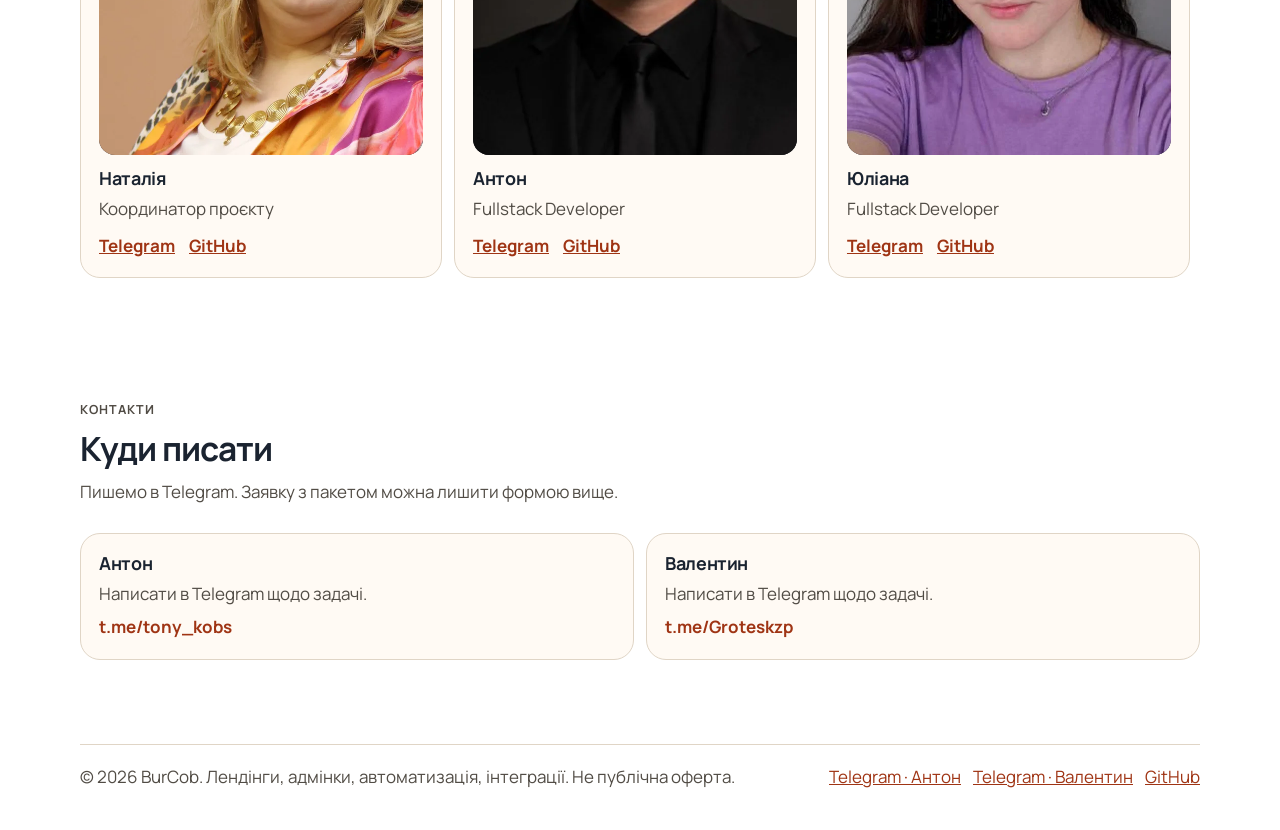
==== commit 609a6740: "Turn the team list into a swipeable carousel. Remove Mykhailo and Valeriy from both languages and JS" ====
--- a/index.html
+++ b/index.html
@@ -141,14 +141,6 @@
       },
       {
         "@type": "Person",
-        "@id": "https://www.burcob.online/#mykhailo",
-        "name": "Михайло Максимов",
-        "jobTitle": "Керівник проєкту",
-        "image": "https://www.burcob.online/assets/team/mykhailo.webp",
-        "worksFor": { "@id": "https://www.burcob.online/#organization" }
-      },
-      {
-        "@type": "Person",
         "@id": "https://www.burcob.online/#natalia",
         "name": "Наталія",
         "jobTitle": "Координатор проєкту",
@@ -172,15 +164,6 @@
         "jobTitle": "Fullstack Developer",
         "image": "https://www.burcob.online/assets/team/yuliana.webp",
         "sameAs": ["https://t.me/Akanekii", "https://github.com/Yulia2123"],
-        "worksFor": { "@id": "https://www.burcob.online/#organization" }
-      },
-      {
-        "@type": "Person",
-        "@id": "https://www.burcob.online/#valeriy",
-        "name": "Валерій",
-        "jobTitle": "Fullstack Developer",
-        "image": "https://www.burcob.online/assets/team/valeriy.webp",
-        "sameAs": ["https://t.me/Valerii2268", "https://github.com/ValeriySolod"],
         "worksFor": { "@id": "https://www.burcob.online/#organization" }
       },
       {
@@ -688,15 +671,23 @@
       <div class="wrap">
         <div class="section-head">
           <p class="kicker">Команда</p>
-          <h2>Хто робить</h2>
+          <h2 id="team-heading">Хто робить</h2>
           <p>Команда BurCob. Щодо заявки напишіть Антону або Валентину в Telegram.</p>
         </div>
-        <div class="team-grid">
-          <article class="person">
-            <img src="/assets/team/mykhailo.webp" width="640" height="800" alt="Портрет Михайла Максимова, керівника проєкту BurCob" loading="lazy" decoding="async">
-            <h3>Михайло Максимов</h3>
-            <p>Керівник проєкту</p>
-          </article>
+        <div class="team-carousel" data-team-carousel>
+          <div class="team-controls" role="group" aria-label="Прокрутка команди">
+            <button class="icon-btn" type="button" data-team-prev aria-controls="team-track" aria-label="Попередні учасники команди">
+              <svg viewBox="0 0 24 24" aria-hidden="true" fill="none" stroke="currentColor" stroke-width="1.8" stroke-linecap="round" stroke-linejoin="round">
+                <path d="M14.5 6.5 9 12l5.5 5.5"></path>
+              </svg>
+            </button>
+            <button class="icon-btn" type="button" data-team-next aria-controls="team-track" aria-label="Наступні учасники команди">
+              <svg viewBox="0 0 24 24" aria-hidden="true" fill="none" stroke="currentColor" stroke-width="1.8" stroke-linecap="round" stroke-linejoin="round">
+                <path d="M9.5 6.5 15 12l-5.5 5.5"></path>
+              </svg>
+            </button>
+          </div>
+          <div class="team-track" id="team-track" data-team-track tabindex="0" role="region" aria-roledescription="карусель" aria-labelledby="team-heading">
           <article class="person">
             <img src="/assets/team/natalia.webp" width="640" height="800" alt="Портрет Наталії, координаторки проєкту BurCob" loading="lazy" decoding="async">
             <h3>Наталія</h3>
@@ -725,15 +716,6 @@
             </p>
           </article>
           <article class="person">
-            <img src="/assets/team/valeriy.webp" width="640" height="800" alt="Портрет Валерія, fullstack-розробника BurCob" loading="lazy" decoding="async">
-            <h3>Валерій</h3>
-            <p>Fullstack Developer</p>
-            <p class="person-links">
-              <a href="https://t.me/Valerii2268" target="_blank" rel="noopener noreferrer">Telegram<span class="sr-only"> Валерія</span></a>
-              <a href="https://github.com/ValeriySolod" target="_blank" rel="noopener noreferrer">GitHub<span class="sr-only"> Валерія</span></a>
-            </p>
-          </article>
-          <article class="person">
             <img src="/assets/team/adam.webp" width="640" height="800" alt="Портрет Adam Lekh, fullstack-розробника BurCob" loading="lazy" decoding="async">
             <h3>Adam Lekh</h3>
             <p>Fullstack Developer</p>
@@ -760,6 +742,7 @@
               <a href="https://github.com/Romanna-Brych" target="_blank" rel="noopener noreferrer">GitHub<span class="sr-only"> Романни Брич</span></a>
             </p>
           </article>
+          </div>
         </div>
       </div>
     </section>
--- a/css/styles.css
+++ b/css/styles.css
@@ -846,7 +846,6 @@
 .reasons,
 .process,
 .shots,
-.team-grid,
 .contact-list {
   display: grid;
   gap: 12px;
@@ -904,6 +903,59 @@
   border-radius: 16px;
   margin-bottom: 12px;
   background: var(--navy);
+  -webkit-user-drag: none;
+  user-select: none;
+  pointer-events: none;
+}
+
+.team-carousel {
+  display: grid;
+  gap: 12px;
+}
+
+.team-controls {
+  display: flex;
+  justify-content: flex-end;
+  gap: 8px;
+}
+
+.team-controls .icon-btn:disabled {
+  opacity: 0.4;
+  cursor: default;
+}
+
+.team-track {
+  display: flex;
+  gap: 12px;
+  overflow-x: auto;
+  overscroll-behavior-x: contain;
+  scroll-snap-type: x mandatory;
+  scroll-behavior: smooth;
+  scrollbar-width: thin;
+  scrollbar-color: var(--line) transparent;
+  scrollbar-gutter: stable;
+  cursor: grab;
+  -webkit-overflow-scrolling: touch;
+}
+
+.team-track:focus-visible {
+  outline-offset: -4px;
+}
+
+.team-track.is-dragging {
+  cursor: grabbing;
+  scroll-snap-type: none;
+  scroll-behavior: auto;
+  user-select: none;
+}
+
+.team-track > .person {
+  flex: 0 0 82%;
+  scroll-snap-align: start;
+}
+
+.team-track a {
+  cursor: pointer;
 }
 
 .person-links {
@@ -1012,12 +1064,15 @@
   .choices,
   .reasons,
   .shots,
-  .team-grid,
   .contact-list,
   .packages {
     grid-template-columns: 1fr 1fr;
   }
 
+  .team-track > .person {
+    flex-basis: calc((100% - 12px) / 2);
+  }
+
   .funnel {
     padding: 28px;
   }
@@ -1047,8 +1102,8 @@
 }
 
 @media (min-width: 1100px) {
-  .team-grid {
-    grid-template-columns: repeat(4, 1fr);
+  .team-track > .person {
+    flex-basis: calc((100% - 24px) / 3);
   }
 }
 
@@ -1121,6 +1176,10 @@
     scroll-behavior: auto;
   }
 
+  .team-track {
+    scroll-behavior: auto;
+  }
+
   *,
   *::before,
   *::after {
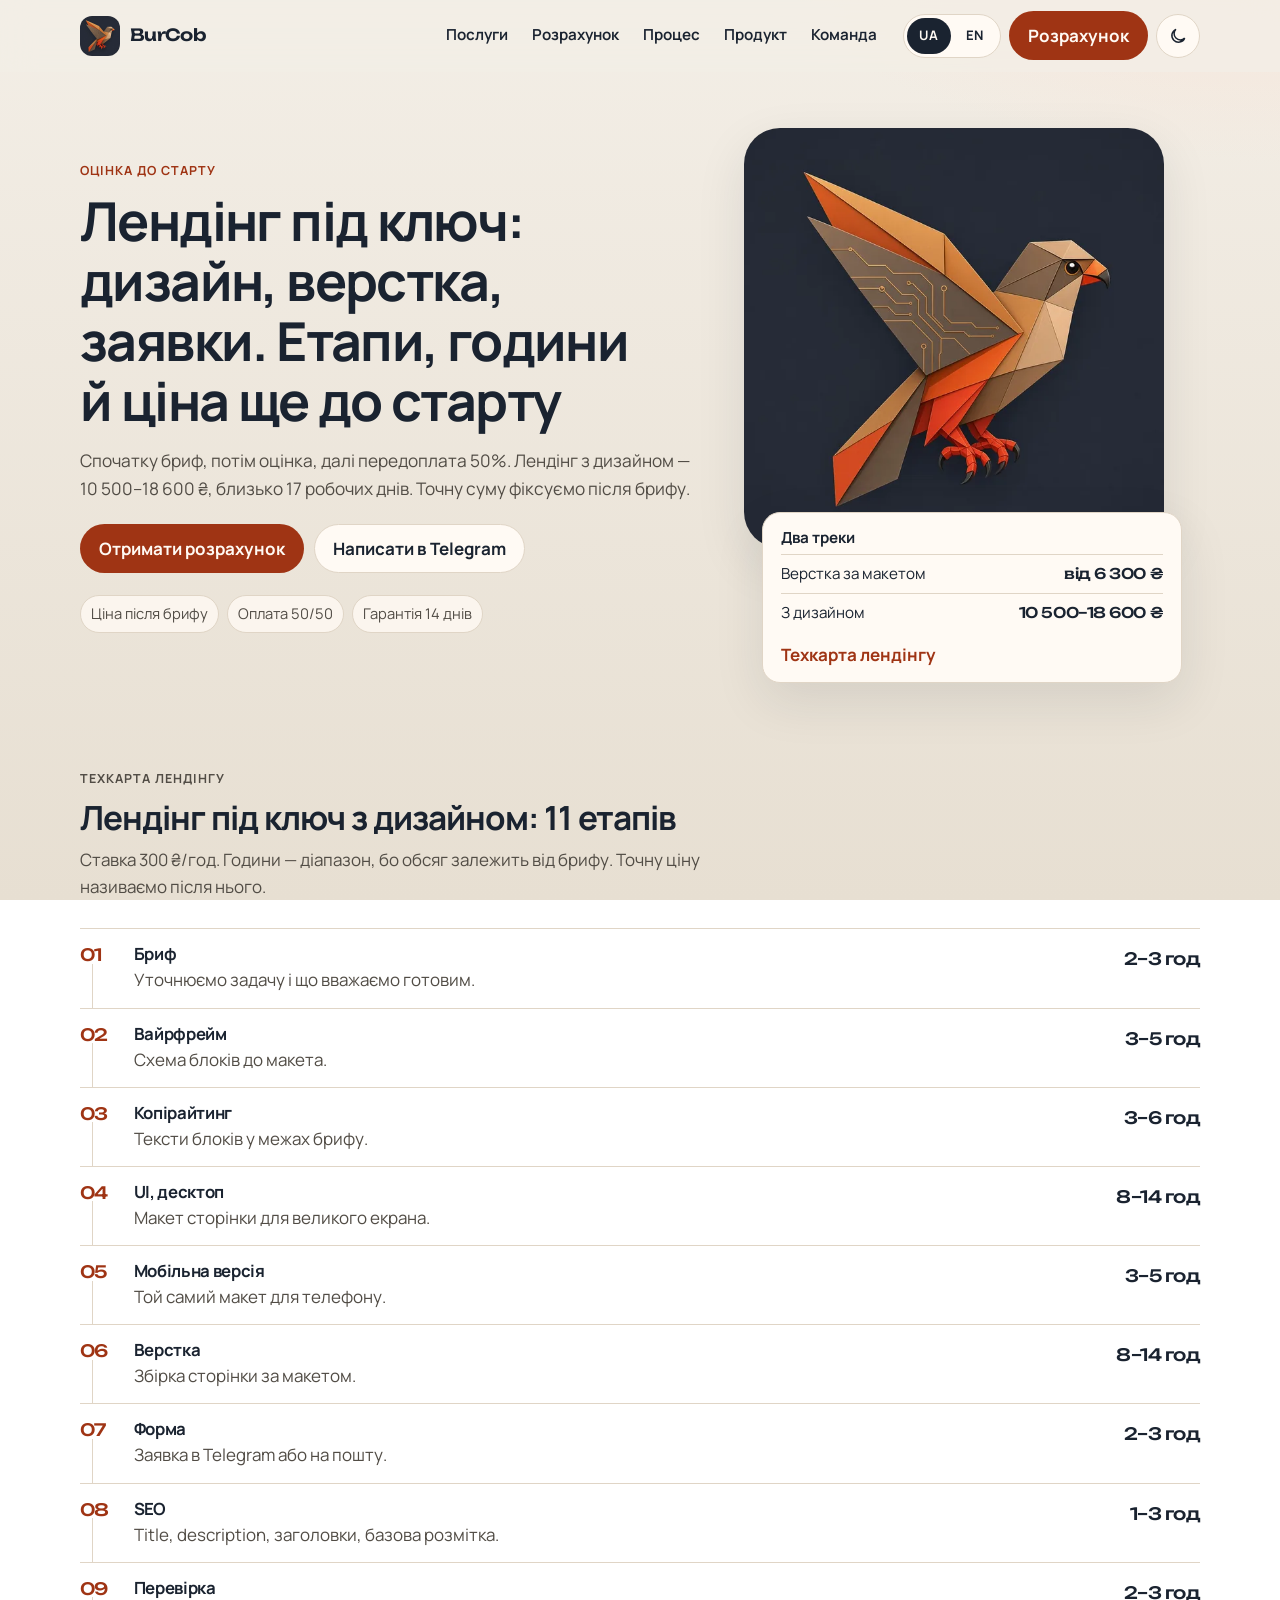
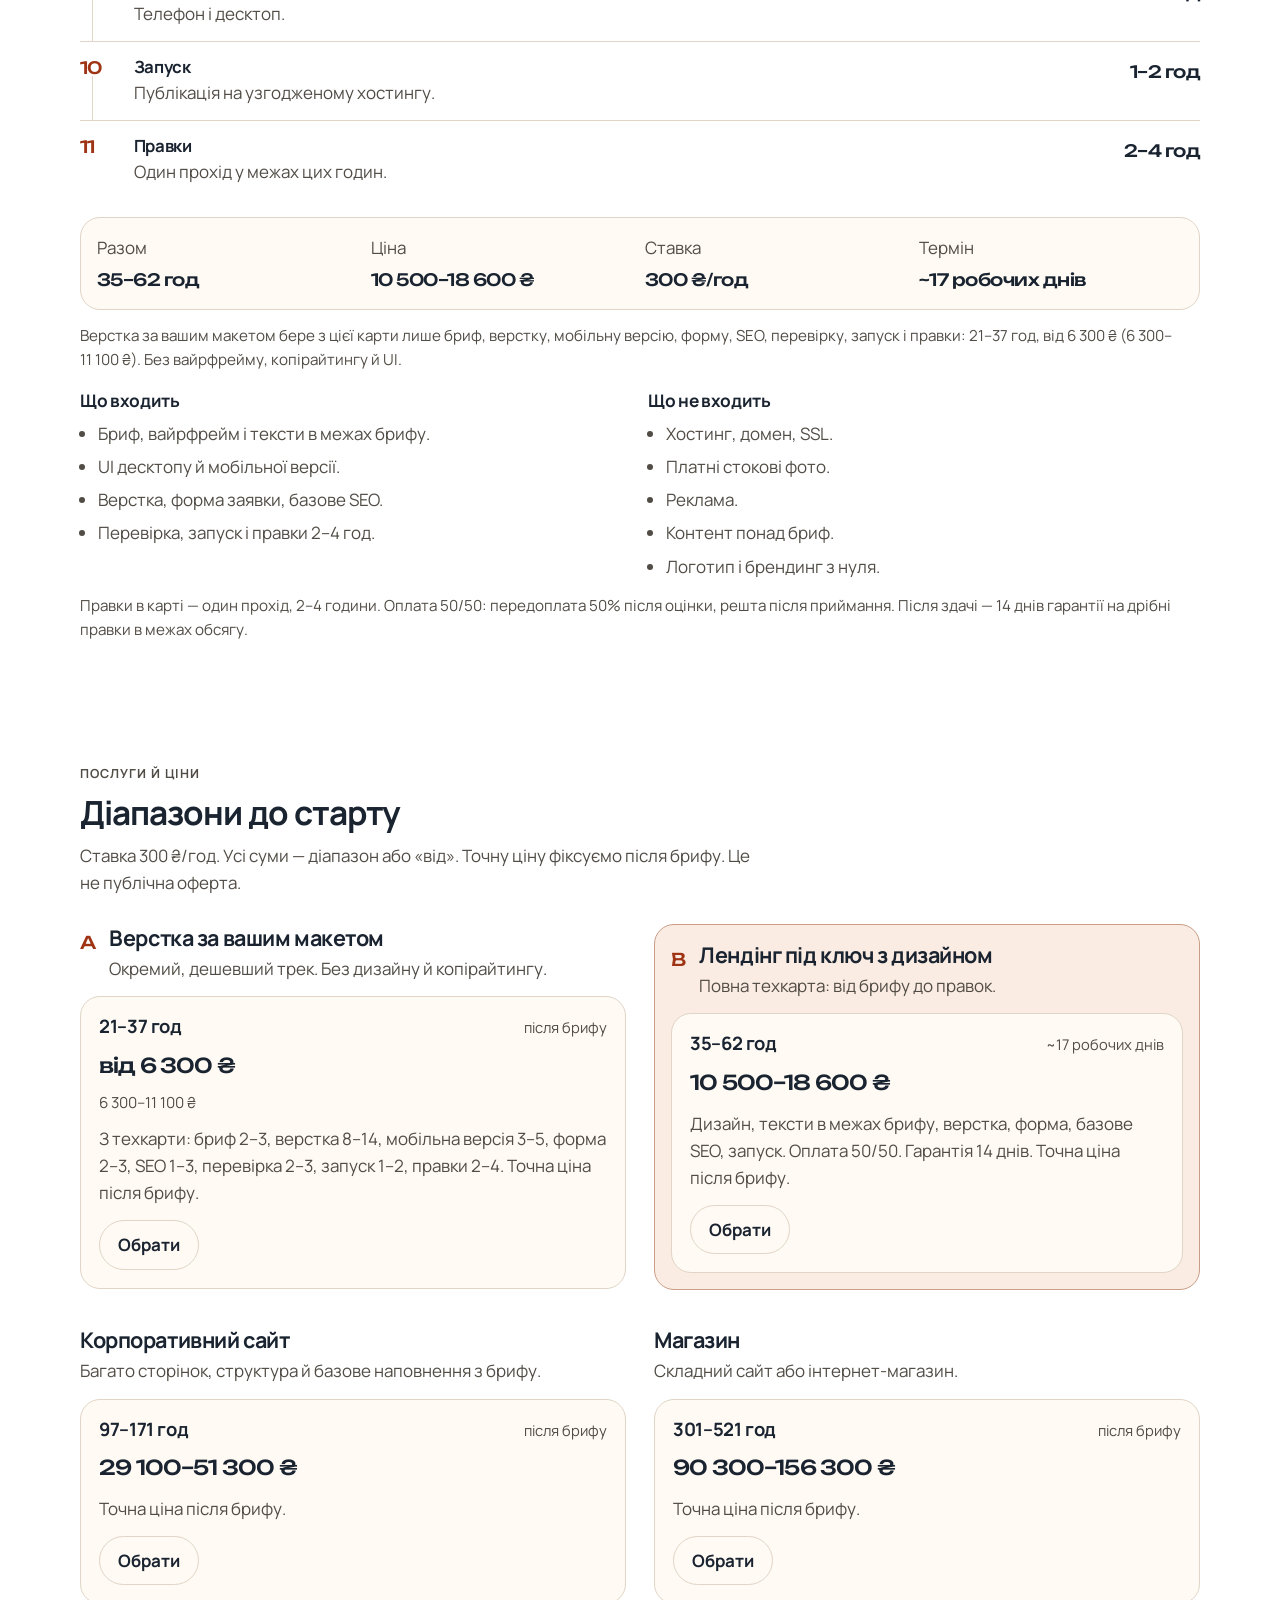
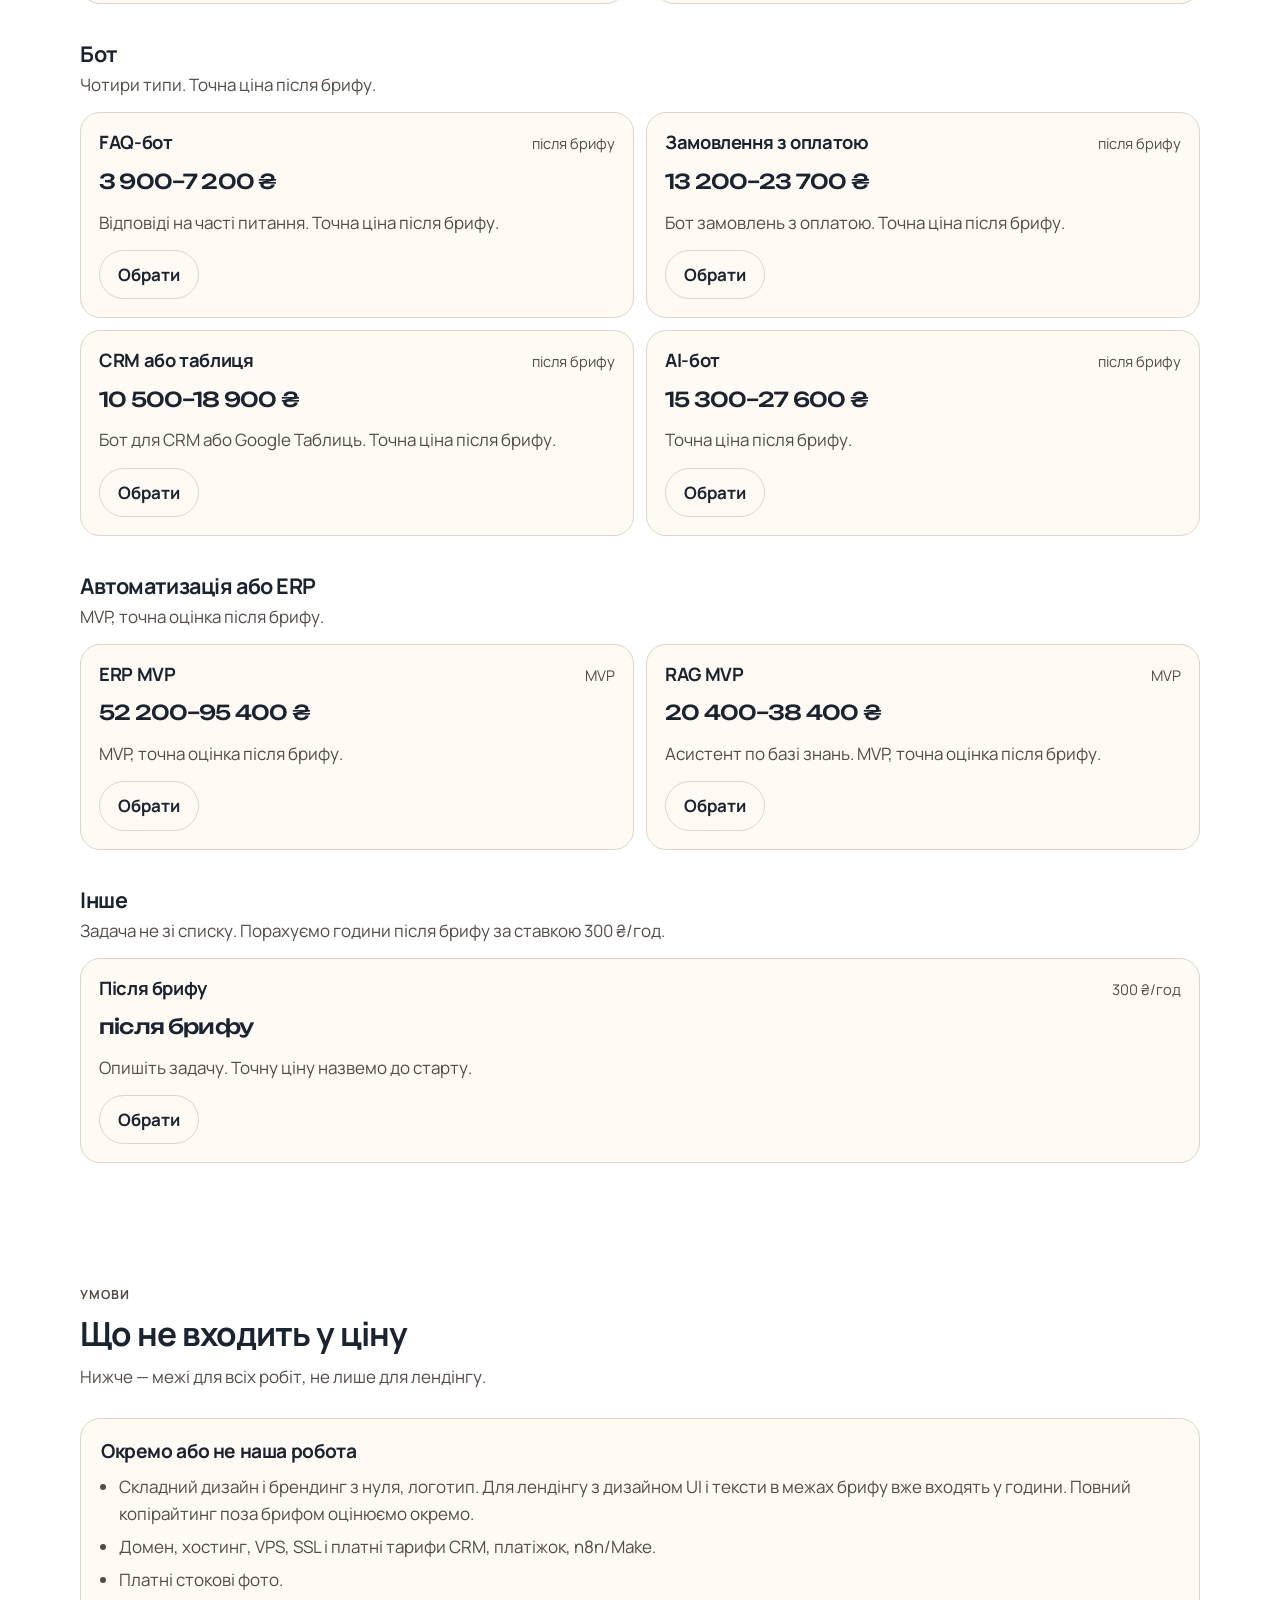
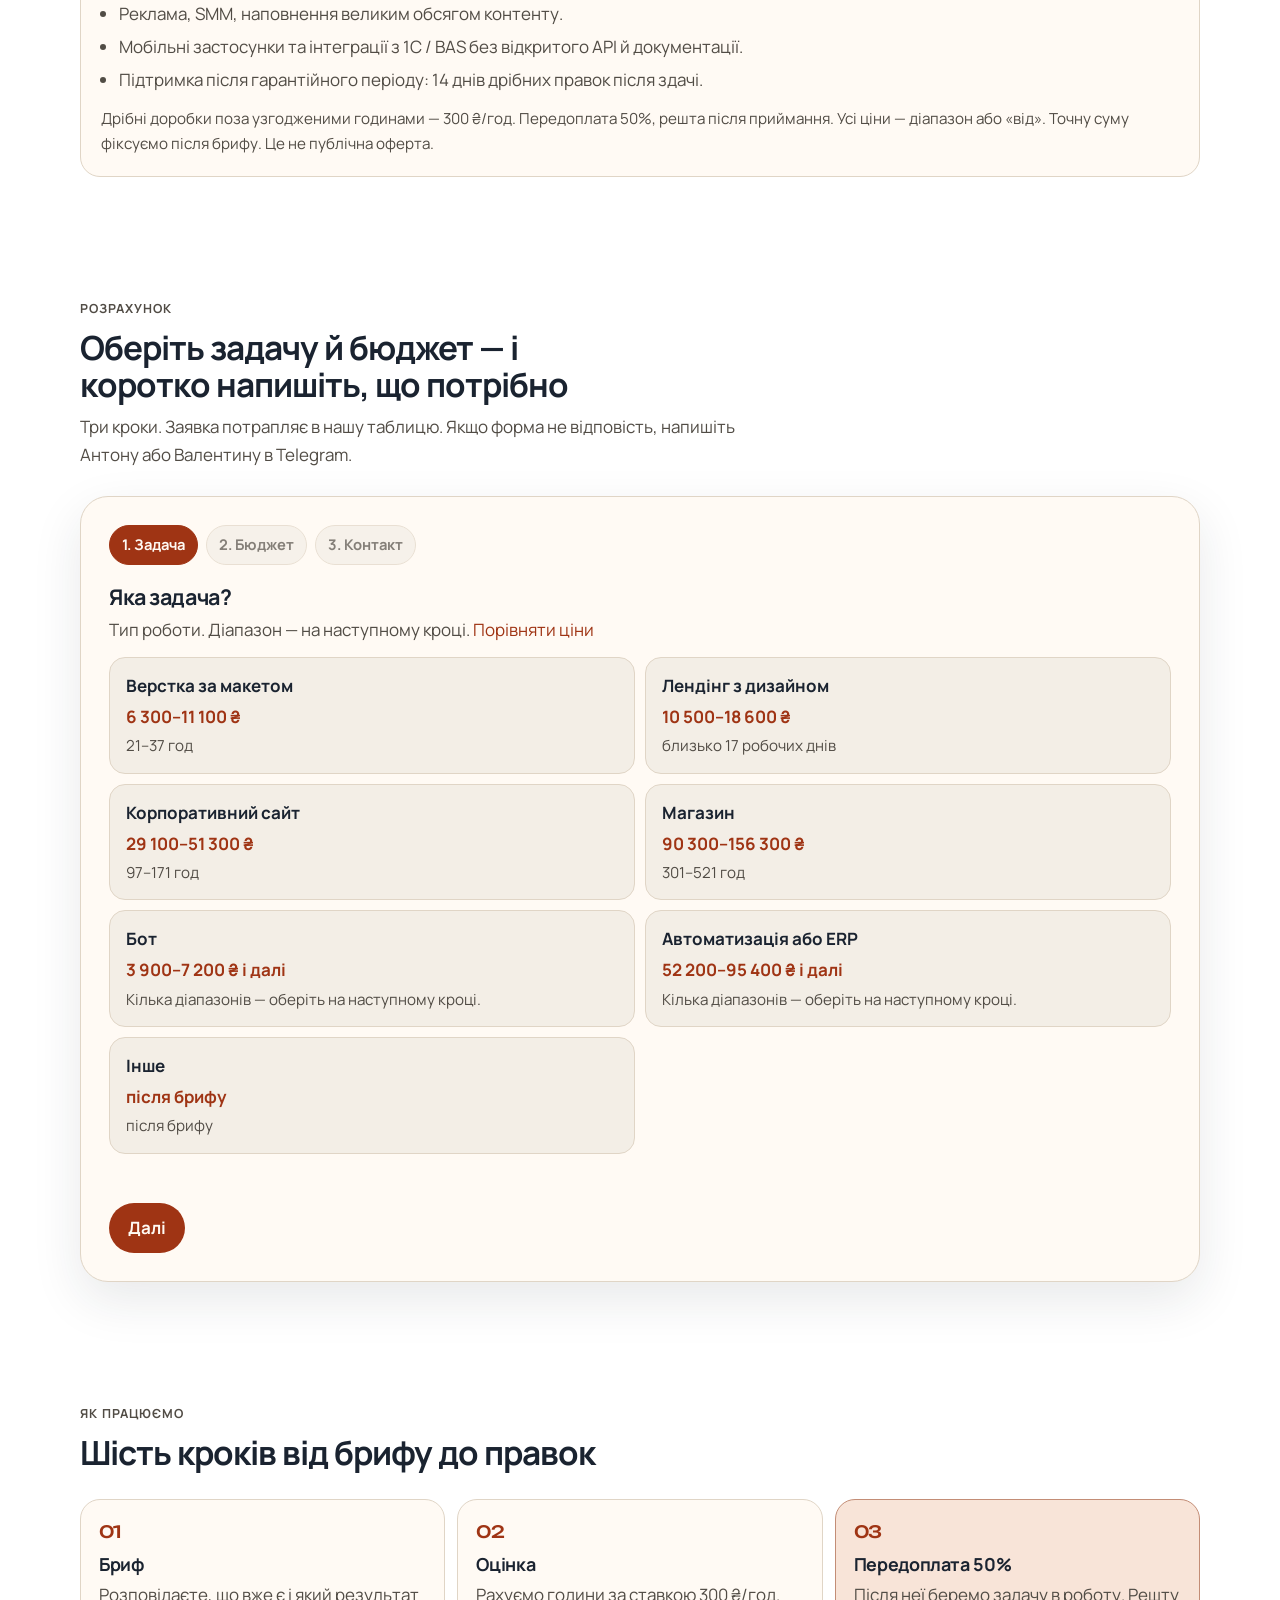
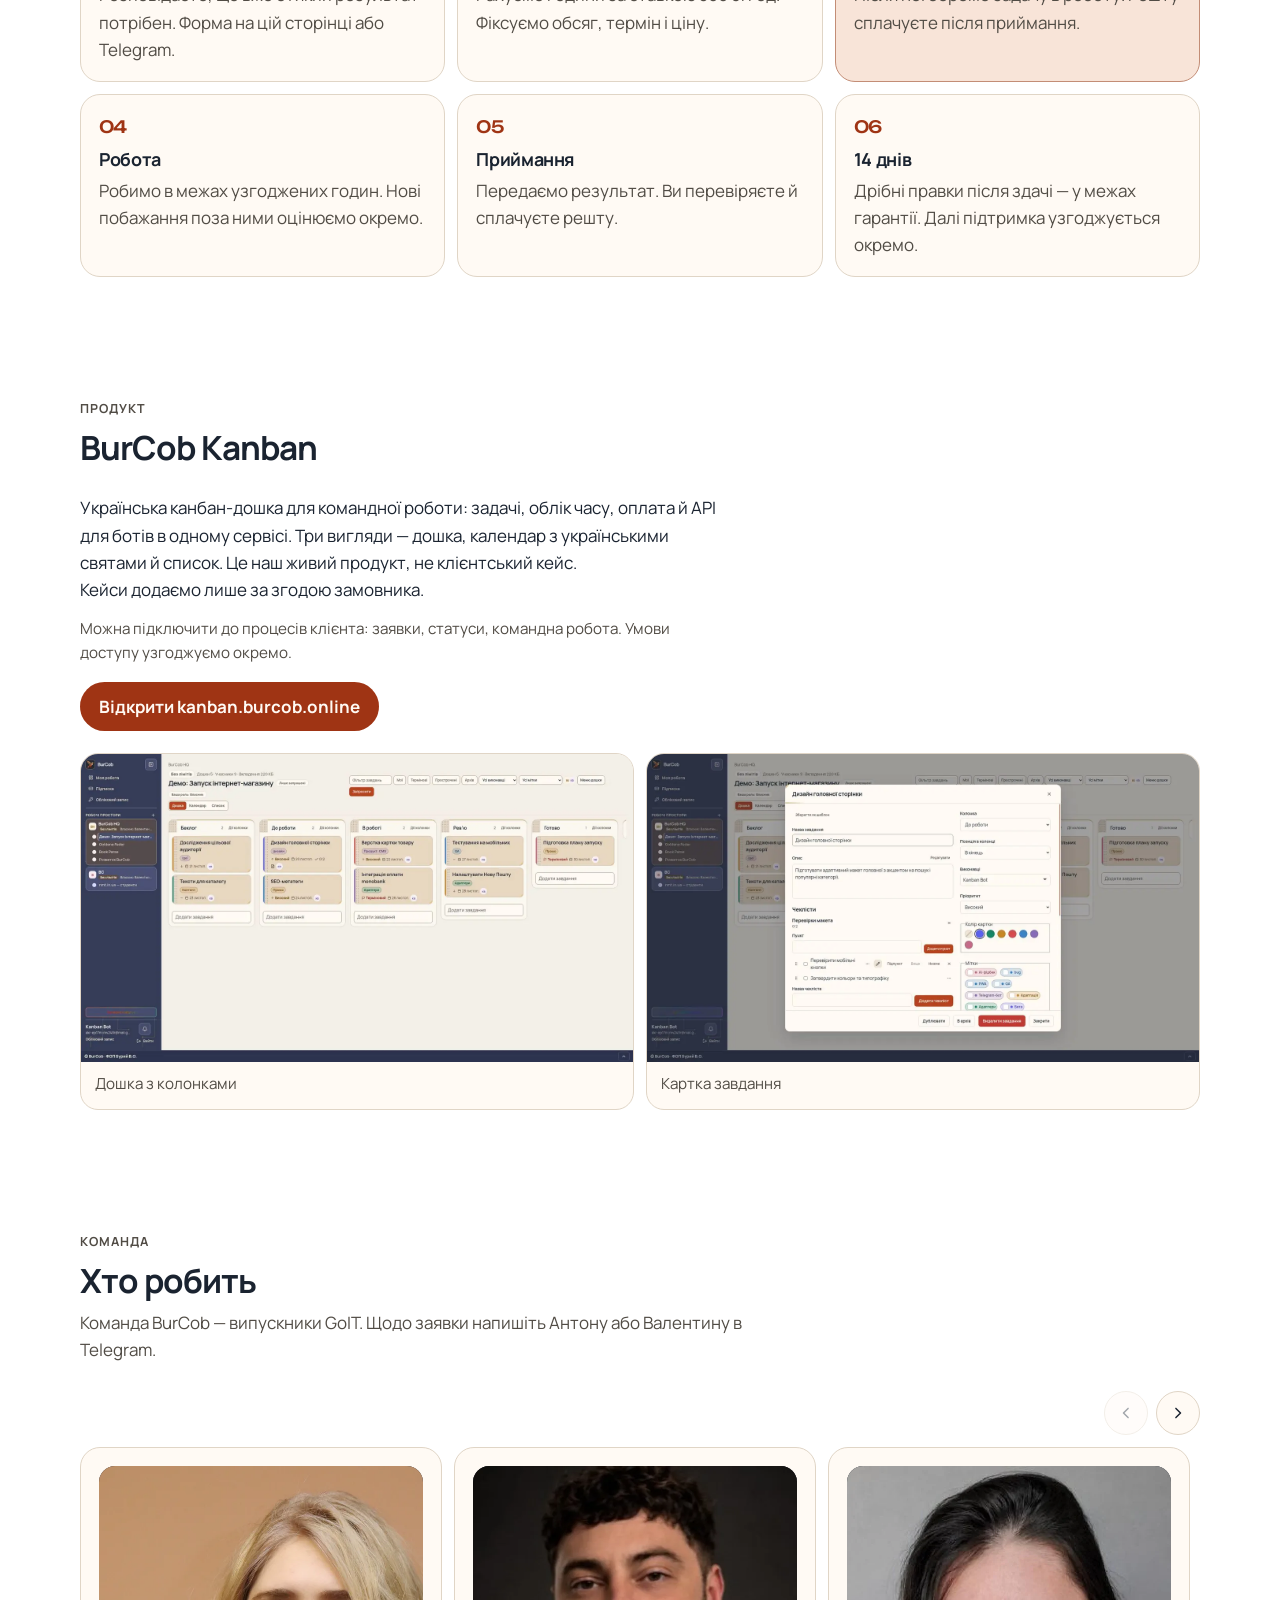
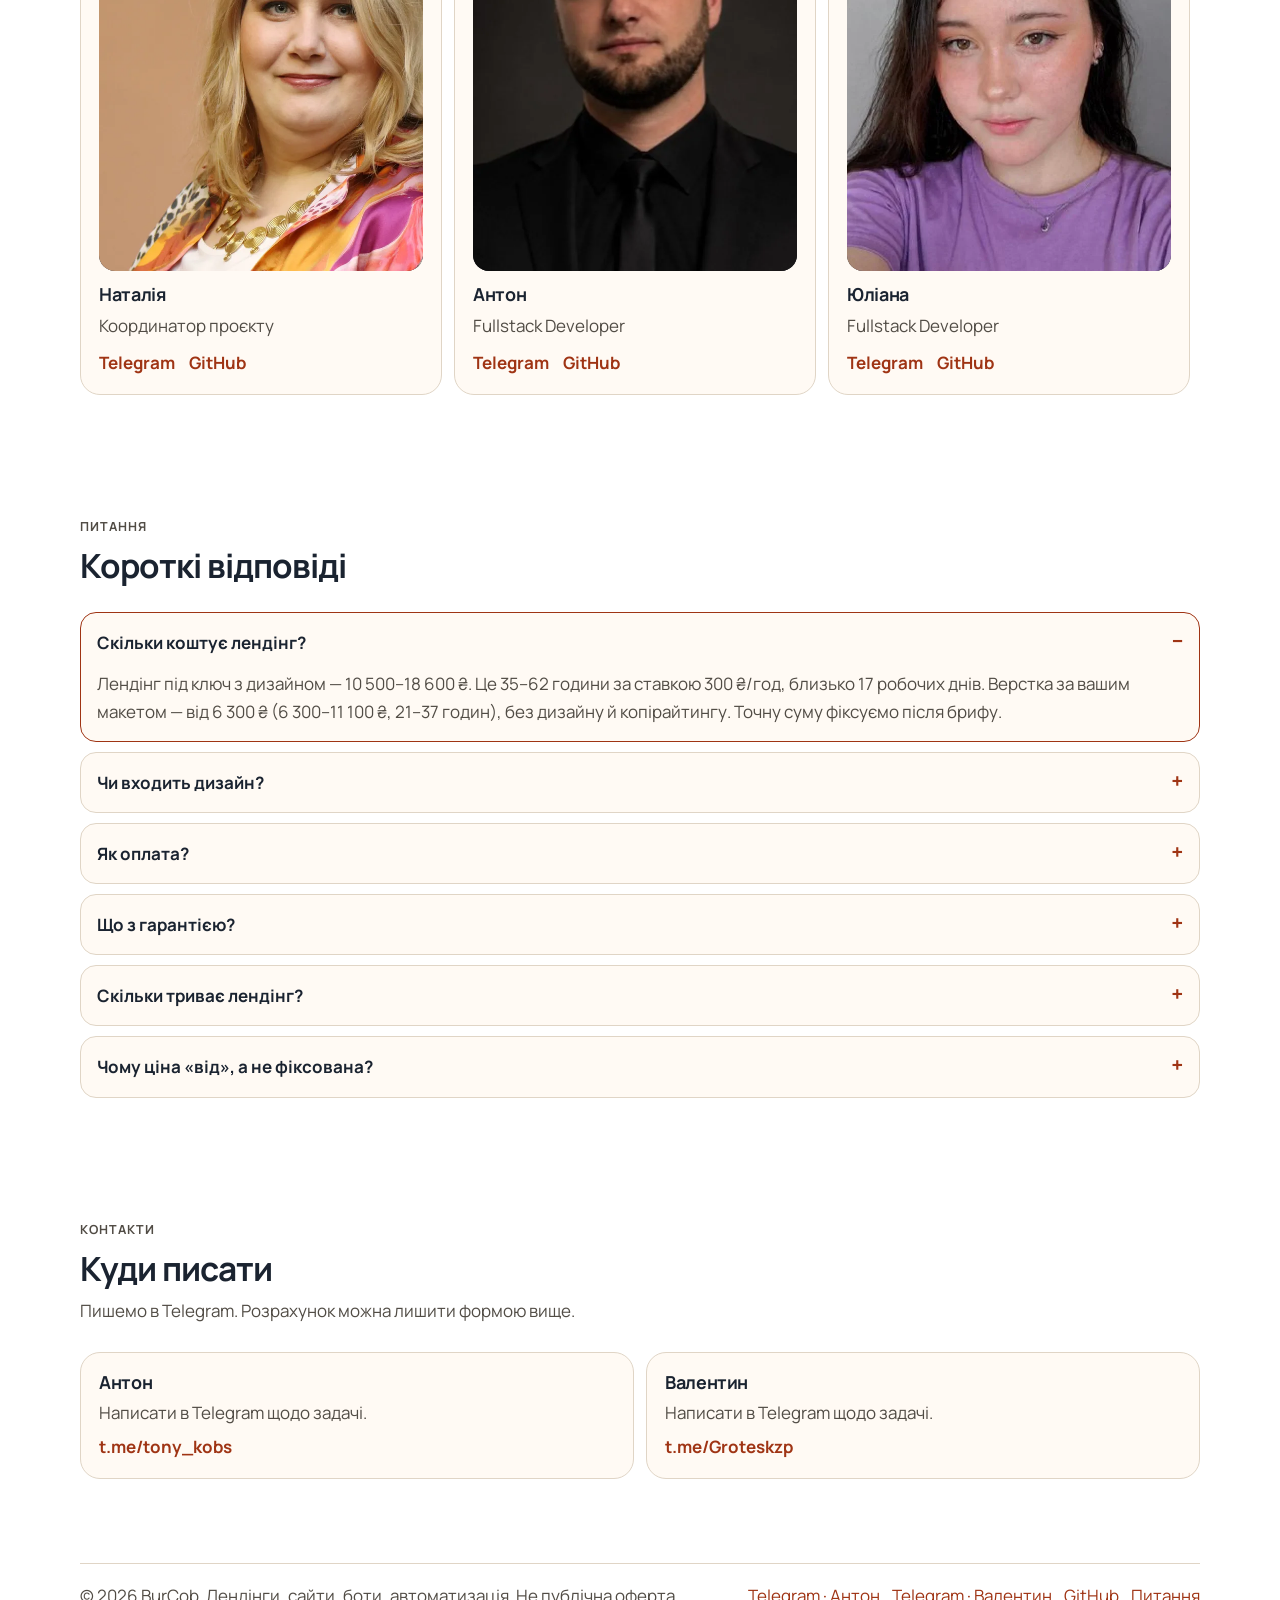
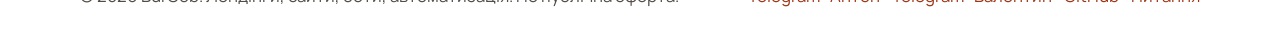
==== commit 8540b157: "Show landing prices from the 300 UAH tech card. Replace the old package grid with the approved range" ====
--- a/index.html
+++ b/index.html
@@ -3,31 +3,31 @@
 <head>
   <meta charset="utf-8">
   <meta name="viewport" content="width=device-width, initial-scale=1">
-  <title>BurCob — лендінги, адмінки, автоматизація та інтеграції</title>
-  <meta name="description" content="Студія BurCob: лендінги й сайти, адмінпанелі, автоматизація заявок та інтеграції з оплатою, CRM і Telegram. Пакети з ціною «від», передоплата 50%.">
+  <title>BurCob — лендінг під ключ: етапи, години й ціна</title>
+  <meta name="description" content="Лендінг з дизайном 10 500–18 600 ₴, верстка за макетом від 6 300 ₴. Бриф, оцінка, передоплата 50%. Точна ціна після брифу.">
   <meta name="author" content="BurCob">
   <meta name="robots" content="index, follow">
   <meta name="theme-color" content="#f3eee6">
   <link rel="canonical" href="https://www.burcob.online/">
   <link rel="alternate" hreflang="uk" href="https://www.burcob.online/">
   <link rel="alternate" hreflang="en" href="https://www.burcob.online/en/">
-  <link rel="alternate" hreflang="x-default" href="https://www.burcob.online/en/">
+  <link rel="alternate" hreflang="x-default" href="https://www.burcob.online/">
   <meta property="og:type" content="website">
   <meta property="og:locale" content="uk_UA">
   <meta property="og:locale:alternate" content="en_US">
   <meta property="og:site_name" content="BurCob">
-  <meta property="og:title" content="BurCob — лендінги, адмінки, автоматизація та інтеграції">
-  <meta property="og:description" content="Студія BurCob: лендінги й сайти, адмінпанелі, автоматизація заявок та інтеграції з оплатою, CRM і Telegram. Пакети з ціною «від», передоплата 50%.">
+  <meta property="og:title" content="BurCob — лендінг під ключ: етапи, години й ціна">
+  <meta property="og:description" content="Лендінг з дизайном 10 500–18 600 ₴, верстка за макетом від 6 300 ₴. Бриф, оцінка, передоплата 50%. Точна ціна після брифу.">
   <meta property="og:url" content="https://www.burcob.online/">
   <meta property="og:image" content="https://www.burcob.online/assets/og-uk.jpg">
   <meta property="og:image:width" content="1200">
   <meta property="og:image:height" content="630">
-  <meta property="og:image:alt" content="BurCob — лендінги, адмінки й автоматизація">
+  <meta property="og:image:alt" content="BurCob — лендінг під ключ: етапи, години й ціна">
   <meta name="twitter:card" content="summary_large_image">
-  <meta name="twitter:title" content="BurCob — лендінги, адмінки, автоматизація та інтеграції">
-  <meta name="twitter:description" content="Студія BurCob: лендінги й сайти, адмінпанелі, автоматизація заявок та інтеграції з оплатою, CRM і Telegram.">
+  <meta name="twitter:title" content="BurCob — лендінг під ключ: етапи, години й ціна">
+  <meta name="twitter:description" content="Лендінг з дизайном 10 500–18 600 ₴, верстка за макетом від 6 300 ₴. Бриф, оцінка, передоплата 50%.">
   <meta name="twitter:image" content="https://www.burcob.online/assets/og-uk.jpg">
-  <meta name="twitter:image:alt" content="BurCob — лендінги, адмінки й автоматизація">
+  <meta name="twitter:image:alt" content="BurCob — лендінг під ключ: етапи, години й ціна">
   <link rel="icon" href="/favicon.ico" sizes="any">
   <link rel="icon" type="image/png" href="/assets/favicon-32.png" sizes="32x32">
   <link rel="apple-touch-icon" href="/assets/apple-touch-icon.png">
@@ -60,6 +60,7 @@
   </script>
   <script>
     (function () {
+      document.documentElement.classList.add("js");
       try {
         var stored = localStorage.getItem("burcob-theme");
         var theme = stored === "light" || stored === "dark"
@@ -82,7 +83,7 @@
         "url": "https://www.burcob.online/",
         "logo": "https://www.burcob.online/assets/logo.webp",
         "image": "https://www.burcob.online/assets/og-uk.jpg",
-        "description": "Студія випускників GoIT: лендінги, адмінпанелі, автоматизація бізнесу та інтеграції.",
+        "description": "Студія BurCob: лендінги, сайти, боти й автоматизація. Ставка 300 гривень за годину. Точна ціна після брифу.",
         "knowsLanguage": ["uk", "en"],
         "areaServed": "UA",
         "sameAs": ["https://github.com/BurCob"],
@@ -105,39 +106,172 @@
           "name": "Послуги BurCob",
           "itemListElement": [
             {
-              "@type": "Offer",
+              "@type": "AggregateOffer",
+              "priceCurrency": "UAH",
+              "lowPrice": "6300",
+              "highPrice": "11100",
               "itemOffered": {
                 "@type": "Service",
-                "name": "Верстка та лендінги",
-                "description": "Сторінка або невеликий сайт за макетом чи простим шаблоном."
+                "name": "Верстка за вашим макетом",
+                "description": "21–37 годин. Від 6300 грн. Точна ціна після брифу."
               }
             },
             {
-              "@type": "Offer",
+              "@type": "AggregateOffer",
+              "priceCurrency": "UAH",
+              "lowPrice": "10500",
+              "highPrice": "18600",
               "itemOffered": {
                 "@type": "Service",
-                "name": "Адмінпанелі для наявного сайту",
-                "description": "Кабінет до сайту, який уже є: списки, форми, ролі."
+                "name": "Лендінг під ключ з дизайном",
+                "description": "35–62 години, близько 17 робочих днів. Оплата 50/50, гарантія 14 днів."
               }
             },
             {
-              "@type": "Offer",
+              "@type": "AggregateOffer",
+              "priceCurrency": "UAH",
+              "lowPrice": "29100",
+              "highPrice": "51300",
               "itemOffered": {
                 "@type": "Service",
-                "name": "Автоматизація бізнесу",
-                "description": "Ланцюжки заявок і сповіщень на n8n, Make або скрипті."
+                "name": "Корпоративний сайт",
+                "description": "97–171 година. Точна ціна після брифу."
               }
             },
             {
-              "@type": "Offer",
+              "@type": "AggregateOffer",
+              "priceCurrency": "UAH",
+              "lowPrice": "90300",
+              "highPrice": "156300",
               "itemOffered": {
                 "@type": "Service",
-                "name": "Інтеграції",
-                "description": "Оплата, CRM, Telegram або кілька API в одній зв’язці."
+                "name": "Складний сайт або інтернет-магазин",
+                "description": "301–521 година. Точна ціна після брифу."
+              }
+            },
+            {
+              "@type": "AggregateOffer",
+              "priceCurrency": "UAH",
+              "lowPrice": "3900",
+              "highPrice": "7200",
+              "itemOffered": {
+                "@type": "Service",
+                "name": "FAQ-бот",
+                "description": "Точна ціна після брифу."
+              }
+            },
+            {
+              "@type": "AggregateOffer",
+              "priceCurrency": "UAH",
+              "lowPrice": "13200",
+              "highPrice": "23700",
+              "itemOffered": {
+                "@type": "Service",
+                "name": "Бот замовлень з оплатою",
+                "description": "Точна ціна після брифу."
+              }
+            },
+            {
+              "@type": "AggregateOffer",
+              "priceCurrency": "UAH",
+              "lowPrice": "10500",
+              "highPrice": "18900",
+              "itemOffered": {
+                "@type": "Service",
+                "name": "Бот для CRM або таблиць",
+                "description": "Точна ціна після брифу."
+              }
+            },
+            {
+              "@type": "AggregateOffer",
+              "priceCurrency": "UAH",
+              "lowPrice": "15300",
+              "highPrice": "27600",
+              "itemOffered": {
+                "@type": "Service",
+                "name": "AI-бот",
+                "description": "Точна ціна після брифу."
+              }
+            },
+            {
+              "@type": "AggregateOffer",
+              "priceCurrency": "UAH",
+              "lowPrice": "52200",
+              "highPrice": "95400",
+              "itemOffered": {
+                "@type": "Service",
+                "name": "ERP MVP",
+                "description": "MVP, точна оцінка після брифу."
+              }
+            },
+            {
+              "@type": "AggregateOffer",
+              "priceCurrency": "UAH",
+              "lowPrice": "20400",
+              "highPrice": "38400",
+              "itemOffered": {
+                "@type": "Service",
+                "name": "RAG MVP",
+                "description": "Асистент по базі знань. MVP, точна оцінка після брифу."
               }
             }
           ]
         }
+      },
+      {
+        "@type": "FAQPage",
+        "@id": "https://www.burcob.online/#faq",
+        "url": "https://www.burcob.online/#faq",
+        "mainEntity": [
+          {
+            "@type": "Question",
+            "name": "Скільки коштує лендінг?",
+            "acceptedAnswer": {
+              "@type": "Answer",
+              "text": "Лендінг під ключ з дизайном — 10 500–18 600 ₴. Це 35–62 години за ставкою 300 ₴/год, близько 17 робочих днів. Верстка за вашим макетом — від 6 300 ₴ (6 300–11 100 ₴, 21–37 годин), без дизайну й копірайтингу. Точну суму фіксуємо після брифу."
+            }
+          },
+          {
+            "@type": "Question",
+            "name": "Чи входить дизайн?",
+            "acceptedAnswer": {
+              "@type": "Answer",
+              "text": "У лендінг з дизайном входять бриф, вайрфрейм, тексти в межах брифу, UI для десктопу й телефону, верстка, форма, базове SEO, перевірка, запуск і правки на 2–4 години. У верстку за макетом дизайн і тексти не входять: рахуємо від готового макета. Не входять хостинг, домен, платні стокові фото, реклама, логотип і контент понад бриф."
+            }
+          },
+          {
+            "@type": "Question",
+            "name": "Як оплата?",
+            "acceptedAnswer": {
+              "@type": "Answer",
+              "text": "Після оцінки — передоплата 50%, решта після приймання. Ставка 300 ₴ за годину. Робота поза узгодженими годинами рахується за цією ставкою."
+            }
+          },
+          {
+            "@type": "Question",
+            "name": "Що з гарантією?",
+            "acceptedAnswer": {
+              "@type": "Answer",
+              "text": "Після здачі є 14 днів на дрібні правки в межах узгодженого обсягу. Підтримка після цих 14 днів узгоджується окремо."
+            }
+          },
+          {
+            "@type": "Question",
+            "name": "Скільки триває лендінг?",
+            "acceptedAnswer": {
+              "@type": "Answer",
+              "text": "Лендінг з дизайном — близько 17 робочих днів (35–62 години). Верстка за готовим макетом — 21–37 годин. Термін інших робіт називаємо після брифу."
+            }
+          },
+          {
+            "@type": "Question",
+            "name": "Чому ціна «від», а не фіксована?",
+            "acceptedAnswer": {
+              "@type": "Answer",
+              "text": "Години в техкарті задані діапазоном: обсяг залежить від брифу. До старту показуємо межі. Точну ціну називаємо після брифу, ще до передоплати."
+            }
+          }
+        ]
       },
       {
         "@type": "Person",
@@ -207,10 +341,9 @@
       </a>
       <nav class="nav" id="site-nav" aria-label="Розділи сторінки">
         <a href="#poslugy">Послуги</a>
-        <a href="#zayavka">Заявка</a>
-        <a href="#chomu">Чому ми</a>
+        <a href="#zayavka">Розрахунок</a>
         <a href="#proces">Процес</a>
-        <a href="#keis">Кейс</a>
+        <a href="#produkt">Продукт</a>
         <a href="#komanda">Команда</a>
         <div class="nav-lang">
           <nav class="lang-switch" aria-label="Мова">
@@ -224,7 +357,7 @@
           <a href="/" hreflang="uk" lang="uk" data-lang="uk" aria-current="page">UA</a>
           <a href="/en/" hreflang="en" lang="en" data-lang="en">EN</a>
         </nav>
-        <a class="btn btn-primary header-cta" href="#zayavka">Заявка</a>
+        <a class="btn btn-primary header-cta" href="#zayavka">Розрахунок</a>
         <button class="icon-btn" id="theme-toggle" type="button" aria-label="Увімкнути темну тему">
           <svg class="icon-moon" viewBox="0 0 24 24" aria-hidden="true" fill="none" stroke="currentColor" stroke-width="1.8">
             <path d="M20 14.5A8 8 0 1 1 9.5 4 6.5 6.5 0 0 0 20 14.5z"></path>
@@ -248,248 +381,409 @@
     <section class="hero">
       <div class="wrap hero-grid">
         <div>
-          <p class="kicker">Студія випускників GoIT</p>
-          <h1>Лендінги, адмінки й автоматизація заявок</h1>
-          <p class="lede">BurCob робить лендінги й невеликі сайти, збирає адмінпанелі до того, що вже працює, і зв’язує заявки з таблицями, CRM, оплатою та Telegram.</p>
+          <p class="kicker">Оцінка до старту</p>
+          <h1>Лендінг під ключ: дизайн, верстка, заявки. Етапи, години й ціна ще до старту</h1>
+          <p class="lede">Спочатку бриф, потім оцінка, далі передоплата 50%. Лендінг з дизайном — 10&nbsp;500–18&nbsp;600&nbsp;₴, близько 17 робочих днів. Точну суму фіксуємо після брифу.</p>
           <div class="actions">
-            <a class="btn btn-primary" href="#zayavka">Залишити заявку</a>
-            <a class="btn btn-ghost" href="https://t.me/tony_kobs" target="_blank" rel="noopener noreferrer">Telegram · Антон</a>
-            <a class="btn btn-ghost" href="https://t.me/Groteskzp" target="_blank" rel="noopener noreferrer">Telegram · Валентин</a>
+            <a class="btn btn-primary" href="#zayavka">Отримати розрахунок</a>
+            <a class="btn btn-ghost" href="https://t.me/tony_kobs" target="_blank" rel="noopener noreferrer">Написати в Telegram</a>
           </div>
           <ul class="chips">
-            <li>Ціна «від» після короткого брифу</li>
-            <li>Передоплата 50%</li>
-            <li>14 днів дрібних правок</li>
+            <li>Ціна після брифу</li>
+            <li>Оплата 50/50</li>
+            <li>Гарантія 14 днів</li>
           </ul>
         </div>
         <div class="hero-art">
           <div class="seal">
-            <img src="/assets/logo.webp" width="640" height="640" alt="Логотип BurCob: оригамі-птах кобчик" fetchpriority="high" decoding="async">
-          </div>
-          <aside class="slip" aria-label="Стартові ціни">
-            <h2>Пакети «від»</h2>
+            <img src="/assets/logo.webp" width="640" height="640" alt="BurCob — орігамі-птах кобчик" fetchpriority="high" decoding="async">
+          </div>
+          <aside class="slip" aria-label="Орієнтир ціни">
+            <h2>Два треки</h2>
             <ol>
-              <li><span>Лендінг</span> <strong>5&nbsp;000&nbsp;₴</strong></li>
-              <li><span>Адмінка</span> <strong>9&nbsp;000&nbsp;₴</strong></li>
-              <li><span>Автоматизація</span> <strong>4&nbsp;000&nbsp;₴</strong></li>
-              <li><span>Інтеграція</span> <strong>5&nbsp;000&nbsp;₴</strong></li>
+              <li><span>Верстка за макетом</span> <strong>від 6&nbsp;300&nbsp;₴</strong></li>
+              <li><span>З дизайном</span> <strong>10&nbsp;500–18&nbsp;600&nbsp;₴</strong></li>
             </ol>
-            <a href="#poslugy">Усі пакети</a>
+            <a href="#techkarta">Техкарта лендінгу</a>
           </aside>
         </div>
       </div>
     </section>
 
+    <section class="section" id="techkarta">
+      <div class="wrap reveal">
+        <div class="section-head">
+          <p class="kicker">Техкарта лендінгу</p>
+          <h2>Лендінг під ключ з дизайном: 11 етапів</h2>
+          <p>Ставка 300&nbsp;₴/год. Години — діапазон, бо обсяг залежить від брифу. Точну ціну називаємо після нього.</p>
+        </div>
+        <ol class="stages">
+          <li class="stage">
+            <span class="n">01</span>
+            <div>
+              <h3>Бриф</h3>
+              <p>Уточнюємо задачу і що вважаємо готовим.</p>
+            </div>
+            <span class="hours">2–3 год</span>
+          </li>
+          <li class="stage">
+            <span class="n">02</span>
+            <div>
+              <h3>Вайрфрейм</h3>
+              <p>Схема блоків до макета.</p>
+            </div>
+            <span class="hours">3–5 год</span>
+          </li>
+          <li class="stage">
+            <span class="n">03</span>
+            <div>
+              <h3>Копірайтинг</h3>
+              <p>Тексти блоків у межах брифу.</p>
+            </div>
+            <span class="hours">3–6 год</span>
+          </li>
+          <li class="stage">
+            <span class="n">04</span>
+            <div>
+              <h3>UI, десктоп</h3>
+              <p>Макет сторінки для великого екрана.</p>
+            </div>
+            <span class="hours">8–14 год</span>
+          </li>
+          <li class="stage">
+            <span class="n">05</span>
+            <div>
+              <h3>Мобільна версія</h3>
+              <p>Той самий макет для телефону.</p>
+            </div>
+            <span class="hours">3–5 год</span>
+          </li>
+          <li class="stage">
+            <span class="n">06</span>
+            <div>
+              <h3>Верстка</h3>
+              <p>Збірка сторінки за макетом.</p>
+            </div>
+            <span class="hours">8–14 год</span>
+          </li>
+          <li class="stage">
+            <span class="n">07</span>
+            <div>
+              <h3>Форма</h3>
+              <p>Заявка в Telegram або на пошту.</p>
+            </div>
+            <span class="hours">2–3 год</span>
+          </li>
+          <li class="stage">
+            <span class="n">08</span>
+            <div>
+              <h3>SEO</h3>
+              <p>Title, description, заголовки, базова розмітка.</p>
+            </div>
+            <span class="hours">1–3 год</span>
+          </li>
+          <li class="stage">
+            <span class="n">09</span>
+            <div>
+              <h3>Перевірка</h3>
+              <p>Телефон і десктоп.</p>
+            </div>
+            <span class="hours">2–3 год</span>
+          </li>
+          <li class="stage">
+            <span class="n">10</span>
+            <div>
+              <h3>Запуск</h3>
+              <p>Публікація на узгодженому хостингу.</p>
+            </div>
+            <span class="hours">1–2 год</span>
+          </li>
+          <li class="stage">
+            <span class="n">11</span>
+            <div>
+              <h3>Правки</h3>
+              <p>Один прохід у межах цих годин.</p>
+            </div>
+            <span class="hours">2–4 год</span>
+          </li>
+        </ol>
+        <div class="tech-total">
+          <p><span>Разом</span> <strong>35–62 год</strong></p>
+          <p><span>Ціна</span> <strong>10&nbsp;500–18&nbsp;600&nbsp;₴</strong></p>
+          <p><span>Ставка</span> <strong>300&nbsp;₴/год</strong></p>
+          <p><span>Термін</span> <strong>~17 робочих днів</strong></p>
+        </div>
+        <p class="fine">Верстка за вашим макетом бере з цієї карти лише бриф, верстку, мобільну версію, форму, SEO, перевірку, запуск і правки: 21–37 год, від 6&nbsp;300&nbsp;₴ (6&nbsp;300–11&nbsp;100&nbsp;₴). Без вайрфрейму, копірайтингу й UI.</p>
+        <div class="split-notes">
+          <div>
+            <h3>Що входить</h3>
+            <ul>
+              <li>Бриф, вайрфрейм і тексти в межах брифу.</li>
+              <li>UI десктопу й мобільної версії.</li>
+              <li>Верстка, форма заявки, базове SEO.</li>
+              <li>Перевірка, запуск і правки 2–4 год.</li>
+            </ul>
+          </div>
+          <div>
+            <h3>Що не входить</h3>
+            <ul>
+              <li>Хостинг, домен, SSL.</li>
+              <li>Платні стокові фото.</li>
+              <li>Реклама.</li>
+              <li>Контент понад бриф.</li>
+              <li>Логотип і брендинг з нуля.</li>
+            </ul>
+          </div>
+        </div>
+        <p class="fine">Правки в карті — один прохід, 2–4 години. Оплата 50/50: передоплата 50% після оцінки, решта після приймання. Після здачі — 14 днів гарантії на дрібні правки в межах обсягу.</p>
+      </div>
+    </section>
+
     <section class="section" id="poslugy">
-      <div class="wrap">
+      <div class="wrap reveal">
         <div class="section-head">
-          <p class="kicker">Послуги</p>
-          <h2>Чотири напрями, у кожному три пакети</h2>
-          <p>Що входить, термін і ціна «від». Точну суму фіксуємо після короткого брифу. Орієнтир курсу: 1&nbsp;USD ≈ 45&nbsp;₴ (НБУ, листопад 2026).</p>
-        </div>
-
-        <article class="service" id="verstka">
+          <p class="kicker">Послуги й ціни</p>
+          <h2>Діапазони до старту</h2>
+          <p>Ставка 300&nbsp;₴/год. Усі суми — діапазон або «від». Точну ціну фіксуємо після брифу. Це не публічна оферта.</p>
+        </div>
+
+        <div class="tracks">
+          <article class="service track" id="verstka">
+            <div class="service-head">
+              <span class="idx">A</span>
+              <div>
+                <h3>Верстка за вашим макетом</h3>
+                <p>Окремий, дешевший трек. Без дизайну й копірайтингу.</p>
+              </div>
+            </div>
+            <div class="packages single">
+              <article class="package" data-service="Верстка за макетом" data-package="21–37 год" data-price="6 300–11 100 ₴" data-time="21–37 год">
+                <header>
+                  <h4>21–37 год</h4>
+                  <p class="time">після брифу</p>
+                </header>
+                <p class="price"><span class="sum">від 6&nbsp;300&nbsp;₴</span> <span class="usd">6&nbsp;300–11&nbsp;100&nbsp;₴</span></p>
+                <p class="desc">З техкарти: бриф 2–3, верстка 8–14, мобільна версія 3–5, форма 2–3, SEO 1–3, перевірка 2–3, запуск 1–2, правки 2–4. Точна ціна після брифу.</p>
+                <button class="btn btn-ghost" type="button" data-choose>Обрати</button>
+              </article>
+            </div>
+          </article>
+
+          <article class="service track track-main" id="dizain">
+            <div class="service-head">
+              <span class="idx">B</span>
+              <div>
+                <h3>Лендінг під ключ з дизайном</h3>
+                <p>Повна техкарта: від брифу до правок.</p>
+              </div>
+            </div>
+            <div class="packages single">
+              <article class="package" data-service="Лендінг з дизайном" data-package="35–62 год" data-price="10 500–18 600 ₴" data-time="близько 17 робочих днів">
+                <header>
+                  <h4>35–62 год</h4>
+                  <p class="time">~17 робочих днів</p>
+                </header>
+                <p class="price"><span class="sum">10&nbsp;500–18&nbsp;600&nbsp;₴</span></p>
+                <p class="desc">Дизайн, тексти в межах брифу, верстка, форма, базове SEO, запуск. Оплата 50/50. Гарантія 14 днів. Точна ціна після брифу.</p>
+                <button class="btn btn-ghost" type="button" data-choose>Обрати</button>
+              </article>
+            </div>
+          </article>
+        </div>
+
+        <div class="pair">
+          <article class="service">
+            <div class="service-head">
+              <div>
+                <h3>Корпоративний сайт</h3>
+                <p>Багато сторінок, структура й базове наповнення з брифу.</p>
+              </div>
+            </div>
+            <div class="packages single">
+              <article class="package" data-service="Корпоративний сайт" data-package="97–171 год" data-price="29 100–51 300 ₴" data-time="97–171 год">
+                <header>
+                  <h4>97–171 год</h4>
+                  <p class="time">після брифу</p>
+                </header>
+                <p class="price"><span class="sum">29&nbsp;100–51&nbsp;300&nbsp;₴</span></p>
+                <p class="desc">Точна ціна після брифу.</p>
+                <button class="btn btn-ghost" type="button" data-choose>Обрати</button>
+              </article>
+            </div>
+          </article>
+          <article class="service">
+            <div class="service-head">
+              <div>
+                <h3>Магазин</h3>
+                <p>Складний сайт або інтернет-магазин.</p>
+              </div>
+            </div>
+            <div class="packages single">
+              <article class="package" data-service="Магазин" data-package="301–521 год" data-price="90 300–156 300 ₴" data-time="301–521 год">
+                <header>
+                  <h4>301–521 год</h4>
+                  <p class="time">після брифу</p>
+                </header>
+                <p class="price"><span class="sum">90&nbsp;300–156&nbsp;300&nbsp;₴</span></p>
+                <p class="desc">Точна ціна після брифу.</p>
+                <button class="btn btn-ghost" type="button" data-choose>Обрати</button>
+              </article>
+            </div>
+          </article>
+        </div>
+
+        <article class="service">
           <div class="service-head">
-            <span class="idx">01</span>
-            <div>
-              <h3>Верстка та лендінги</h3>
-              <p>Сторінка або невеликий сайт за вашим макетом чи простим шаблоном.</p>
+            <div>
+              <h3>Бот</h3>
+              <p>Чотири типи. Точна ціна після брифу.</p>
             </div>
           </div>
           <div class="packages">
-            <article class="package" data-service="Верстка та лендінги" data-package="Старт" data-price="від 5 000 ₴" data-usd="~$110" data-time="5–7 днів">
+            <article class="package" data-service="Бот" data-package="FAQ-бот" data-price="3 900–7 200 ₴" data-time="після брифу">
               <header>
-                <h4>Старт</h4>
-                <p class="time">5–7 днів</p>
+                <h4>FAQ-бот</h4>
+                <p class="time">після брифу</p>
               </header>
-              <p class="price"><span class="sum">від 5&nbsp;000&nbsp;₴</span> <span class="usd">~$110</span></p>
-              <p class="desc">Лендінг 5–8 блоків за макетом (Figma) або простий шаблон, адаптив, форма заявки в Telegram/email.</p>
+              <p class="price"><span class="sum">3&nbsp;900–7&nbsp;200&nbsp;₴</span></p>
+              <p class="desc">Відповіді на часті питання. Точна ціна після брифу.</p>
               <button class="btn btn-ghost" type="button" data-choose>Обрати</button>
             </article>
-            <article class="package" data-service="Верстка та лендінги" data-package="Бізнес" data-price="від 9 000 ₴" data-usd="~$200" data-time="7–14 днів">
+            <article class="package" data-service="Бот" data-package="Замовлення з оплатою" data-price="13 200–23 700 ₴" data-time="після брифу">
               <header>
-                <h4>Бізнес</h4>
-                <p class="time">7–14 днів</p>
+                <h4>Замовлення з оплатою</h4>
+                <p class="time">після брифу</p>
               </header>
-              <p class="price"><span class="sum">від 9&nbsp;000&nbsp;₴</span> <span class="usd">~$200</span></p>
-              <p class="desc">Лендінг 8–12 блоків або сайт-візитка до 5 сторінок, базова анімація, аналітика (GA4 / Meta Pixel).</p>
+              <p class="price"><span class="sum">13&nbsp;200–23&nbsp;700&nbsp;₴</span></p>
+              <p class="desc">Бот замовлень з оплатою. Точна ціна після брифу.</p>
               <button class="btn btn-ghost" type="button" data-choose>Обрати</button>
             </article>
-            <article class="package" data-service="Верстка та лендінги" data-package="Розширений" data-price="від 16 000 ₴" data-usd="~$355" data-time="2–3 тижні">
+            <article class="package" data-service="Бот" data-package="CRM або таблиця" data-price="10 500–18 900 ₴" data-time="після брифу">
               <header>
-                <h4>Розширений</h4>
-                <p class="time">2–3 тижні</p>
+                <h4>CRM або таблиця</h4>
+                <p class="time">після брифу</p>
               </header>
-              <p class="price"><span class="sum">від 16&nbsp;000&nbsp;₴</span> <span class="usd">~$355</span></p>
-              <p class="desc">Багатосторінковий сайт, редагування контенту, квіз або калькулятор, базова SEO-розмітка.</p>
+              <p class="price"><span class="sum">10&nbsp;500–18&nbsp;900&nbsp;₴</span></p>
+              <p class="desc">Бот для CRM або Google Таблиць. Точна ціна після брифу.</p>
               <button class="btn btn-ghost" type="button" data-choose>Обрати</button>
             </article>
-          </div>
-        </article>
-
-        <article class="service" id="admin">
-          <div class="service-head">
-            <span class="idx">02</span>
-            <div>
-              <h3>Адмінпанелі для наявного сайту</h3>
-              <p>Кабінет до сайту, який уже є: списки, форми, ролі.</p>
-            </div>
-          </div>
-          <div class="packages">
-            <article class="package" data-service="Адмінпанелі для наявного сайту" data-package="Старт" data-price="від 9 000 ₴" data-usd="~$200" data-time="1–2 тижні">
+            <article class="package" data-service="Бот" data-package="AI-бот" data-price="15 300–27 600 ₴" data-time="після брифу">
               <header>
-                <h4>Старт</h4>
-                <p class="time">1–2 тижні</p>
+                <h4>AI-бот</h4>
+                <p class="time">після брифу</p>
               </header>
-              <p class="price"><span class="sum">від 9&nbsp;000&nbsp;₴</span> <span class="usd">~$200</span></p>
-              <p class="desc">Авторизація, списки й форми (CRUD) для 1–2 сутностей, адаптив під десктоп.</p>
+              <p class="price"><span class="sum">15&nbsp;300–27&nbsp;600&nbsp;₴</span></p>
+              <p class="desc">Точна ціна після брифу.</p>
               <button class="btn btn-ghost" type="button" data-choose>Обрати</button>
             </article>
-            <article class="package" data-service="Адмінпанелі для наявного сайту" data-package="Бізнес" data-price="від 12 000 ₴" data-usd="~$265" data-time="2–3 тижні">
+          </div>
+        </article>
+
+        <article class="service">
+          <div class="service-head">
+            <div>
+              <h3>Автоматизація або ERP</h3>
+              <p>MVP, точна оцінка після брифу.</p>
+            </div>
+          </div>
+          <div class="packages">
+            <article class="package" data-service="Автоматизація або ERP" data-package="ERP MVP" data-price="52 200–95 400 ₴" data-time="MVP, після брифу">
               <header>
-                <h4>Бізнес</h4>
-                <p class="time">2–3 тижні</p>
+                <h4>ERP MVP</h4>
+                <p class="time">MVP</p>
               </header>
-              <p class="price"><span class="sum">від 12&nbsp;000&nbsp;₴</span> <span class="usd">~$265</span></p>
-              <p class="desc">Фільтри й пошук, ролі (адмін / оператор), експорт у CSV/Excel.</p>
+              <p class="price"><span class="sum">52&nbsp;200–95&nbsp;400&nbsp;₴</span></p>
+              <p class="desc">MVP, точна оцінка після брифу.</p>
               <button class="btn btn-ghost" type="button" data-choose>Обрати</button>
             </article>
-            <article class="package" data-service="Адмінпанелі для наявного сайту" data-package="Розширена" data-price="від 22 000 ₴" data-usd="~$490" data-time="3–5 тижнів">
+            <article class="package" data-service="Автоматизація або ERP" data-package="RAG MVP" data-price="20 400–38 400 ₴" data-time="MVP, після брифу">
               <header>
-                <h4>Розширена</h4>
-                <p class="time">3–5 тижнів</p>
+                <h4>RAG MVP</h4>
+                <p class="time">MVP</p>
               </header>
-              <p class="price"><span class="sum">від 22&nbsp;000&nbsp;₴</span> <span class="usd">~$490</span></p>
-              <p class="desc">Дашборд із ключовими показниками, журнал змін, підключення до вашого API чи бази.</p>
+              <p class="price"><span class="sum">20&nbsp;400–38&nbsp;400&nbsp;₴</span></p>
+              <p class="desc">Асистент по базі знань. MVP, точна оцінка після брифу.</p>
               <button class="btn btn-ghost" type="button" data-choose>Обрати</button>
             </article>
           </div>
         </article>
 
-        <article class="service" id="avtomatyzatsiia">
+        <article class="service">
           <div class="service-head">
-            <span class="idx">03</span>
-            <div>
-              <h3>Автоматизація бізнесу</h3>
-              <p>Ланцюжки заявок і сповіщень на n8n, Make або скрипті.</p>
-            </div>
-          </div>
-          <div class="packages">
-            <article class="package" data-service="Автоматизація бізнесу" data-package="Старт" data-price="від 4 000 ₴" data-usd="~$90" data-time="3–5 днів">
+            <div>
+              <h3>Інше</h3>
+              <p>Задача не зі списку. Порахуємо години після брифу за ставкою 300&nbsp;₴/год.</p>
+            </div>
+          </div>
+          <div class="packages single">
+            <article class="package" data-service="Інше" data-package="Після брифу" data-price="після брифу" data-time="після брифу">
               <header>
-                <h4>Старт</h4>
-                <p class="time">3–5 днів</p>
+                <h4>Після брифу</h4>
+                <p class="time">300&nbsp;₴/год</p>
               </header>
-              <p class="price"><span class="sum">від 4&nbsp;000&nbsp;₴</span> <span class="usd">~$90</span></p>
-              <p class="desc">Один ланцюжок: заявка з сайту чи форми → Google Таблиця або Telegram.</p>
+              <p class="price"><span class="sum">після брифу</span></p>
+              <p class="desc">Опишіть задачу. Точну ціну назвемо до старту.</p>
               <button class="btn btn-ghost" type="button" data-choose>Обрати</button>
             </article>
-            <article class="package" data-service="Автоматизація бізнесу" data-package="Бізнес" data-price="від 8 000 ₴" data-usd="~$180" data-time="1–2 тижні">
-              <header>
-                <h4>Бізнес</h4>
-                <p class="time">1–2 тижні</p>
-              </header>
-              <p class="price"><span class="sum">від 8&nbsp;000&nbsp;₴</span> <span class="usd">~$180</span></p>
-              <p class="desc">2–3 процеси, сповіщення команді, базова обробка помилок (n8n, Make або скрипт).</p>
-              <button class="btn btn-ghost" type="button" data-choose>Обрати</button>
-            </article>
-            <article class="package" data-service="Автоматизація бізнесу" data-package="Розширена" data-price="від 14 000 ₴" data-usd="~$310" data-time="2–3 тижні">
-              <header>
-                <h4>Розширена</h4>
-                <p class="time">2–3 тижні</p>
-              </header>
-              <p class="price"><span class="sum">від 14&nbsp;000&nbsp;₴</span> <span class="usd">~$310</span></p>
-              <p class="desc">Кілька систем у зв’язці, черги повторних спроб, простий адмін-доступ до сценаріїв.</p>
-              <button class="btn btn-ghost" type="button" data-choose>Обрати</button>
-            </article>
           </div>
         </article>
-
-        <article class="service" id="intehratsii">
-          <div class="service-head">
-            <span class="idx">04</span>
-            <div>
-              <h3>Інтеграції</h3>
-              <p>Оплата, CRM, Telegram або кілька API в одній зв’язці.</p>
-            </div>
-          </div>
-          <div class="packages">
-            <article class="package" data-service="Інтеграції" data-package="Старт" data-price="від 5 000 ₴" data-usd="~$110" data-time="5–7 днів">
-              <header>
-                <h4>Старт</h4>
-                <p class="time">5–7 днів</p>
-              </header>
-              <p class="price"><span class="sum">від 5&nbsp;000&nbsp;₴</span> <span class="usd">~$110</span></p>
-              <p class="desc">Одна інтеграція: monobank / LiqPay / інша оплата або заявка в CRM / Telegram.</p>
-              <button class="btn btn-ghost" type="button" data-choose>Обрати</button>
-            </article>
-            <article class="package" data-service="Інтеграції" data-package="Бізнес" data-price="від 9 000 ₴" data-usd="~$200" data-time="1–2 тижні">
-              <header>
-                <h4>Бізнес</h4>
-                <p class="time">1–2 тижні</p>
-              </header>
-              <p class="price"><span class="sum">від 9&nbsp;000&nbsp;₴</span> <span class="usd">~$200</span></p>
-              <p class="desc">Бот заявок + запис у CRM чи таблицю, або оплата зі зміною статусу замовлення.</p>
-              <button class="btn btn-ghost" type="button" data-choose>Обрати</button>
-            </article>
-            <article class="package" data-service="Інтеграції" data-package="Розширена" data-price="від 16 000 ₴" data-usd="~$355" data-time="2–4 тижні">
-              <header>
-                <h4>Розширена</h4>
-                <p class="time">2–4 тижні</p>
-              </header>
-              <p class="price"><span class="sum">від 16&nbsp;000&nbsp;₴</span> <span class="usd">~$355</span></p>
-              <p class="desc">Бот із каталогом і оплатою, або кілька API (CRM + платежі + повідомлення).</p>
-              <button class="btn btn-ghost" type="button" data-choose>Обрати</button>
-            </article>
-          </div>
-        </article>
-
+      </div>
+    </section>
+
+    <section class="section" id="umovy">
+      <div class="wrap reveal">
+        <div class="section-head">
+          <p class="kicker">Умови</p>
+          <h2>Що не входить у ціну</h2>
+          <p>Нижче — межі для всіх робіт, не лише для лендінгу.</p>
+        </div>
         <aside class="exclusions">
-          <h3>Що не входить у ціну</h3>
+          <h3>Окремо або не наша робота</h3>
           <ul>
-            <li>Складний дизайн і брендинг з нуля, логотип, повний копірайтинг. Клієнт дає макет і тексти — або оцінюємо окремо.</li>
+            <li>Складний дизайн і брендинг з нуля, логотип. Для лендінгу з дизайном UI і тексти в межах брифу вже входять у години. Повний копірайтинг поза брифом оцінюємо окремо.</li>
             <li>Домен, хостинг, VPS, SSL і платні тарифи CRM, платіжок, n8n/Make.</li>
+            <li>Платні стокові фото.</li>
             <li>Реклама, SMM, наповнення великим обсягом контенту.</li>
             <li>Мобільні застосунки та інтеграції з 1С / BAS без відкритого API й документації.</li>
             <li>Підтримка після гарантійного періоду: 14 днів дрібних правок після здачі.</li>
           </ul>
-          <p class="fine">Дрібні доробки поза пакетом — від 400&nbsp;₴/год (~$9). Передоплата 50%, решта після приймання. Ціни орієнтовні, «від». Це не публічна оферта.</p>
+          <p class="fine">Дрібні доробки поза узгодженими годинами — 300&nbsp;₴/год. Передоплата 50%, решта після приймання. Усі ціни — діапазон або «від». Точну суму фіксуємо після брифу. Це не публічна оферта.</p>
         </aside>
       </div>
     </section>
 
     <section class="section" id="zayavka">
-      <div class="wrap">
+      <div class="wrap reveal">
         <div class="section-head">
-          <p class="kicker">Заявка</p>
-          <h2>Оберіть послугу й пакет — і коротко напишіть задачу</h2>
+          <p class="kicker">Розрахунок</p>
+          <h2>Оберіть задачу й бюджет — і коротко напишіть, що потрібно</h2>
           <p>Три кроки. Заявка потрапляє в нашу таблицю. Якщо форма не відповість, напишіть Антону або Валентину в Telegram.</p>
         </div>
         <div class="funnel">
           <form id="lead-form" novalidate>
             <ol class="progress">
-              <li><button type="button" data-goto="1">1. Послуга</button></li>
-              <li><button type="button" data-goto="2">2. Пакет</button></li>
+              <li><button type="button" data-goto="1">1. Задача</button></li>
+              <li><button type="button" data-goto="2">2. Бюджет</button></li>
               <li><button type="button" data-goto="3">3. Контакт</button></li>
             </ol>
 
             <div class="step" data-step="1">
-              <h3 tabindex="-1">Яка послуга потрібна?</h3>
-              <p>Можна обрати напрям зараз або написати, що ще не визначились. <a href="#poslugy">Порівняти всі пакети</a></p>
+              <h3 tabindex="-1">Яка задача?</h3>
+              <p>Тип роботи. Діапазон — на наступному кроці. <a href="#poslugy">Порівняти ціни</a></p>
               <div class="choices" id="choice-service"></div>
               <p class="step-error" role="alert"></p>
             </div>
 
             <div class="step" data-step="2" hidden>
-              <h3 tabindex="-1">Який пакет ближчий за обсягом?</h3>
-              <p>Це орієнтир «від», не фінальний рахунок. Точну суму зафіксуємо після брифу.</p>
+              <h3 tabindex="-1">Який бюджет ближчий?</h3>
+              <p>Це межі, не рахунок. Точну суму фіксуємо після брифу.</p>
               <div class="choices" id="choice-package"></div>
               <p class="step-error" role="alert"></p>
             </div>
 
             <div class="step" data-step="3" hidden>
               <h3 tabindex="-1">Як з вами зв’язатися?</h3>
-              <p>Напишіть Telegram, телефон або email — відповімо туди.</p>
+              <p>Ім’я, Telegram або телефон, і коротко задача.</p>
               <div class="form-grid">
                 <div class="form-row">
                   <div class="field">
@@ -498,24 +792,24 @@
                     <p class="error" id="lead-name-error"></p>
                   </div>
                   <div class="field">
-                    <label for="lead-contact">Telegram, телефон або email</label>
-                    <input id="lead-contact" name="contact" type="text" autocomplete="on" inputmode="text" maxlength="120" placeholder="@telegram, +380… або пошта" required>
+                    <label for="lead-contact">Telegram або телефон</label>
+                    <input id="lead-contact" name="contact" type="text" autocomplete="on" inputmode="text" maxlength="120" placeholder="@telegram або +380…" required>
                     <p class="error" id="lead-contact-error"></p>
                   </div>
                 </div>
                 <div class="form-row">
                   <div class="field">
-                    <label for="lead-service">Послуга</label>
+                    <label for="lead-service">Задача</label>
                     <select id="lead-service" name="service" required></select>
                     <p class="error" id="lead-service-error"></p>
                   </div>
                   <div class="field">
-                    <label for="lead-package">Пакет і бюджет</label>
+                    <label for="lead-package">Бюджет</label>
                     <select id="lead-package" name="package" required></select>
                     <p class="error" id="lead-package-error"></p>
                   </div>
                 </div>
-                <p class="budget-line" id="budget-line">Бюджет з’явиться після вибору пакета.</p>
+                <p class="budget-line" id="budget-line">Бюджет з’явиться після вибору діапазону.</p>
                 <div class="field">
                   <label for="lead-task">Коротко про задачу</label>
                   <textarea id="lead-task" name="task" maxlength="2000" required placeholder="Що вже є, що має з’явитися, до якої дати потрібно."></textarea>
@@ -564,44 +858,8 @@
       </div>
     </section>
 
-    <section class="section" id="chomu">
-      <div class="wrap">
-        <div class="section-head">
-          <p class="kicker">Чому ми</p>
-          <h2>Невелика студія, без зайвих обіцянок</h2>
-          <p>Ми не збираємо відгуки на цій сторінці й не називаємо чужі цифри. Нижче — те, як влаштована робота.</p>
-        </div>
-        <div class="reasons">
-          <article class="reason">
-            <h3>Говорите з тими, хто робить</h3>
-            <p>Задачу веде команда студії, без окремого менеджера між вами і роботою. Написати можна Антону або Валентину в Telegram.</p>
-          </article>
-          <article class="reason">
-            <h3>Пакети видно до старту</h3>
-            <p>Є обсяг, термін і ціна «від». Точну суму фіксуємо після короткого брифу, а не ховаємо її до кінця.</p>
-          </article>
-          <article class="reason">
-            <h3>Оплата навпіл</h3>
-            <p>Передоплата 50%, решта після приймання. Дрібні доробки поза пакетом — від 400&nbsp;₴/год.</p>
-          </article>
-          <article class="reason">
-            <h3>14 днів на дрібні правки</h3>
-            <p>Після здачі є гарантійний період на дрібні правки в межах узгодженого обсягу.</p>
-          </article>
-          <article class="reason">
-            <h3>Одразу кажемо, чого не беремо</h3>
-            <p>Брендинг з нуля, реклама, мобільні застосунки й 1С без відкритого API — окремо або не наша робота. Так і пишемо в пакетах.</p>
-          </article>
-          <article class="reason">
-            <h3>Є власний продукт</h3>
-            <p>Канбан BurCob — живий сервіс команди. Його можна підключити до заявок і статусів, умови доступу узгоджуємо окремо.</p>
-          </article>
-        </div>
-      </div>
-    </section>
-
     <section class="section" id="proces">
-      <div class="wrap">
+      <div class="wrap reveal">
         <div class="section-head">
           <p class="kicker">Як працюємо</p>
           <h2>Шість кроків від брифу до правок</h2>
@@ -615,7 +873,7 @@
           <li class="process-step">
             <span class="n">02</span>
             <h3>Оцінка</h3>
-            <p>Обираємо пакет або рахуємо поза ним. Фіксуємо обсяг, термін і ціну.</p>
+            <p>Рахуємо години за ставкою 300&nbsp;₴/год. Фіксуємо обсяг, термін і ціну.</p>
           </li>
           <li class="process-step is-key">
             <span class="n">03</span>
@@ -625,7 +883,7 @@
           <li class="process-step">
             <span class="n">04</span>
             <h3>Робота</h3>
-            <p>Робимо в межах узгодженого обсягу. Нові побажання поза ним оцінюємо окремо.</p>
+            <p>Робимо в межах узгоджених годин. Нові побажання поза ними оцінюємо окремо.</p>
           </li>
           <li class="process-step">
             <span class="n">05</span>
@@ -641,25 +899,26 @@
       </div>
     </section>
 
-    <section class="section" id="keis">
-      <div class="wrap">
+    <section class="section" id="produkt">
+      <div class="wrap reveal">
         <div class="section-head">
-          <p class="kicker">Наш продукт</p>
+          <p class="kicker">Продукт</p>
           <h2>BurCob Kanban</h2>
         </div>
         <div class="case-layout">
           <div class="case-copy">
-            <p>Українська канбан-дошка для командної роботи: задачі, облік часу, оплата й API для ботів в одному сервісі. Три вигляди — дошка, календар з українськими святами й список.</p>
+            <p>Українська канбан-дошка для командної роботи: задачі, облік часу, оплата й API для ботів в одному сервісі. Три вигляди — дошка, календар з українськими святами й список. Це наш живий продукт, не клієнтський кейс.</p>
+            <p>Кейси додаємо лише за згодою замовника.</p>
             <p class="fine">Можна підключити до процесів клієнта: заявки, статуси, командна робота. Умови доступу узгоджуємо окремо.</p>
             <a class="btn btn-primary" href="https://kanban.burcob.online" target="_blank" rel="noopener noreferrer">Відкрити kanban.burcob.online</a>
           </div>
           <div class="shots">
             <figure class="shot">
-              <img src="/assets/kanban-doshka.jpg" width="1400" height="782" alt="BurCob Kanban: дошка демо-проєкту «Запуск інтернет-магазину» з колонками завдань" loading="lazy" decoding="async">
+              <img src="/assets/kanban-doshka.webp" width="1400" height="782" alt="BurCob Kanban: дошка демо-проєкту «Запуск інтернет-магазину» з колонками завдань" loading="lazy" decoding="async">
               <figcaption>Дошка з колонками</figcaption>
             </figure>
             <figure class="shot">
-              <img src="/assets/kanban-kartka.jpg" width="1400" height="782" alt="BurCob Kanban: картка завдання з описом, чеклістом, мітками, пріоритетом і терміном" loading="lazy" decoding="async">
+              <img src="/assets/kanban-kartka.webp" width="1400" height="782" alt="BurCob Kanban: картка завдання з описом, чеклістом, мітками, пріоритетом і терміном" loading="lazy" decoding="async">
               <figcaption>Картка завдання</figcaption>
             </figure>
           </div>
@@ -668,11 +927,11 @@
     </section>
 
     <section class="section" id="komanda">
-      <div class="wrap">
+      <div class="wrap reveal">
         <div class="section-head">
           <p class="kicker">Команда</p>
           <h2 id="team-heading">Хто робить</h2>
-          <p>Команда BurCob. Щодо заявки напишіть Антону або Валентину в Telegram.</p>
+          <p>Команда BurCob — випускники GoIT. Щодо заявки напишіть Антону або Валентину в Telegram.</p>
         </div>
         <div class="team-carousel" data-team-carousel>
           <div class="team-controls" role="group" aria-label="Прокрутка команди">
@@ -747,12 +1006,47 @@
       </div>
     </section>
 
+    <section class="section" id="faq">
+      <div class="wrap reveal">
+        <div class="section-head">
+          <p class="kicker">Питання</p>
+          <h2>Короткі відповіді</h2>
+        </div>
+        <div class="faq-list">
+          <details class="faq-item" open>
+            <summary>Скільки коштує лендінг?</summary>
+            <p>Лендінг під ключ з дизайном — 10&nbsp;500–18&nbsp;600&nbsp;₴. Це 35–62 години за ставкою 300&nbsp;₴/год, близько 17 робочих днів. Верстка за вашим макетом — від 6&nbsp;300&nbsp;₴ (6&nbsp;300–11&nbsp;100&nbsp;₴, 21–37 годин), без дизайну й копірайтингу. Точну суму фіксуємо після брифу.</p>
+          </details>
+          <details class="faq-item">
+            <summary>Чи входить дизайн?</summary>
+            <p>У лендінг з дизайном входять бриф, вайрфрейм, тексти в межах брифу, UI для десктопу й телефону, верстка, форма, базове SEO, перевірка, запуск і правки на 2–4 години. У верстку за макетом дизайн і тексти не входять: рахуємо від готового макета. Не входять хостинг, домен, платні стокові фото, реклама, логотип і контент понад бриф.</p>
+          </details>
+          <details class="faq-item">
+            <summary>Як оплата?</summary>
+            <p>Після оцінки — передоплата 50%, решта після приймання. Ставка 300&nbsp;₴ за годину. Робота поза узгодженими годинами рахується за цією ставкою.</p>
+          </details>
+          <details class="faq-item">
+            <summary>Що з гарантією?</summary>
+            <p>Після здачі є 14 днів на дрібні правки в межах узгодженого обсягу. Підтримка після цих 14 днів узгоджується окремо.</p>
+          </details>
+          <details class="faq-item">
+            <summary>Скільки триває лендінг?</summary>
+            <p>Лендінг з дизайном — близько 17 робочих днів (35–62 години). Верстка за готовим макетом — 21–37 годин. Термін інших робіт називаємо після брифу.</p>
+          </details>
+          <details class="faq-item">
+            <summary>Чому ціна «від», а не фіксована?</summary>
+            <p>Години в техкарті задані діапазоном: обсяг залежить від брифу. До старту показуємо межі. Точну ціну називаємо після брифу, ще до передоплати.</p>
+          </details>
+        </div>
+      </div>
+    </section>
+
     <section class="section" id="kontakty">
-      <div class="wrap">
+      <div class="wrap reveal">
         <div class="section-head">
           <p class="kicker">Контакти</p>
           <h2>Куди писати</h2>
-          <p>Пишемо в Telegram. Заявку з пакетом можна лишити формою вище.</p>
+          <p>Пишемо в Telegram. Розрахунок можна лишити формою вище.</p>
         </div>
         <div class="contact-list">
           <a class="contact-card" href="https://t.me/tony_kobs" target="_blank" rel="noopener noreferrer">
@@ -772,11 +1066,12 @@
 
   <footer class="site-footer">
     <div class="wrap footer-inner">
-      <p>© 2026 BurCob. Лендінги, адмінки, автоматизація, інтеграції. Не публічна оферта.</p>
+      <p>© 2026 BurCob. Лендінги, сайти, боти, автоматизація. Не публічна оферта.</p>
       <nav aria-label="Контакти в підвалі">
         <a href="https://t.me/tony_kobs" target="_blank" rel="noopener noreferrer">Telegram · Антон</a>
         <a href="https://t.me/Groteskzp" target="_blank" rel="noopener noreferrer">Telegram · Валентин</a>
         <a href="https://github.com/BurCob" target="_blank" rel="noopener noreferrer">GitHub</a>
+        <a href="#faq">Питання</a>
       </nav>
     </div>
   </footer>
--- a/css/styles.css
+++ b/css/styles.css
@@ -106,6 +106,7 @@
 
 html {
   scroll-behavior: smooth;
+  scroll-padding-top: 80px;
 }
 
 body {
@@ -160,6 +161,7 @@
 
 a {
   color: var(--accent);
+  text-underline-offset: 0.18em;
 }
 
 a:hover {
@@ -172,7 +174,7 @@
 }
 
 :focus-visible {
-  outline: 2px solid var(--accent);
+  outline: 3px solid var(--accent);
   outline-offset: 3px;
 }
 
@@ -204,10 +206,17 @@
   background: color-mix(in srgb, var(--bg) 86%, transparent);
   backdrop-filter: blur(16px);
   border-bottom: 1px solid transparent;
+  transition: height 0.2s ease, border-color 0.2s ease, box-shadow 0.2s ease;
 }
 
 .site-header.is-stuck {
+  height: 60px;
   border-bottom-color: var(--line);
+  box-shadow: 0 10px 28px rgba(26, 35, 48, 0.06);
+}
+
+:root[data-theme="dark"] .site-header.is-stuck {
+  box-shadow: 0 10px 28px rgba(0, 0, 0, 0.35);
 }
 
 .header-inner,
@@ -240,13 +249,20 @@
   width: 40px;
   height: 40px;
   border-radius: 12px;
+  transition: width 0.2s ease, height 0.2s ease;
+}
+
+.site-header.is-stuck .brand img {
+  width: 34px;
+  height: 34px;
 }
 
 .nav {
   gap: 4px;
 }
 
-.nav a {
+.nav > a {
+  position: relative;
   color: var(--ink);
   text-decoration: none;
   font-weight: 650;
@@ -255,8 +271,26 @@
   border-radius: 999px;
 }
 
-.nav a:hover {
+.nav > a::after {
+  content: "";
+  position: absolute;
+  left: 10px;
+  right: 10px;
+  bottom: 4px;
+  height: 2px;
+  border-radius: 2px;
+  background: var(--accent);
+  transform: scaleX(0);
+  transform-origin: left center;
+  transition: transform 0.2s ease;
+}
+
+.nav > a:hover {
   background: color-mix(in srgb, var(--ink) 6%, transparent);
+}
+
+.nav > a:hover::after {
+  transform: scaleX(1);
 }
 
 .header-tools {
@@ -462,6 +496,7 @@
   font-weight: 700;
   text-decoration: none;
   cursor: pointer;
+  transition: background-color 0.15s ease, color 0.15s ease, border-color 0.15s ease, transform 0.15s ease, box-shadow 0.15s ease;
 }
 
 .btn-primary {
@@ -472,6 +507,8 @@
 .btn-primary:hover {
   background: var(--accent-hover);
   color: var(--on-accent);
+  transform: translateY(-1px);
+  box-shadow: 0 8px 18px color-mix(in srgb, var(--accent) 32%, transparent);
 }
 
 .btn-ghost {
@@ -482,6 +519,11 @@
 .btn-ghost:hover {
   border-color: var(--accent);
   color: var(--accent);
+  background: var(--accent-soft);
+}
+
+.btn:active {
+  transform: translateY(0) scale(0.98);
 }
 
 .btn:disabled {
@@ -504,16 +546,22 @@
   color: var(--muted);
 }
 
-.service + .service {
+.service + .service,
+#poslugy .wrap > .pair,
+#poslugy .wrap > .service {
   margin-top: 36px;
 }
 
 .service-head {
   display: grid;
-  grid-template-columns: auto 1fr;
+  grid-template-columns: minmax(0, 1fr);
   gap: 14px;
   align-items: start;
   margin-bottom: 14px;
+}
+
+.service-head:has(.idx) {
+  grid-template-columns: auto minmax(0, 1fr);
 }
 
 .idx {
@@ -548,6 +596,17 @@
   flex-direction: column;
   gap: 10px;
   min-height: 100%;
+  transition: transform 0.18s ease, box-shadow 0.18s ease, border-color 0.18s ease;
+}
+
+.package:hover,
+.shot:hover,
+.process-step:hover,
+.slip:hover,
+.contact-card:hover {
+  transform: translateY(-4px);
+  border-color: var(--accent);
+  box-shadow: var(--shadow);
 }
 
 .package header {
@@ -583,6 +642,7 @@
 .usd {
   color: var(--muted);
   font-size: 0.95rem;
+  flex-basis: 100%;
 }
 
 .desc {
@@ -694,6 +754,12 @@
   color: inherit;
   font: inherit;
   cursor: pointer;
+  transition: transform 0.15s ease, border-color 0.15s ease, background-color 0.15s ease;
+}
+
+.choice:hover {
+  border-color: var(--accent);
+  transform: translateY(-2px);
 }
 
 .choice[aria-pressed="true"] {
@@ -865,6 +931,13 @@
   border: 1px solid var(--line);
   border-radius: var(--radius);
   padding: 18px;
+}
+
+.process-step,
+.shot,
+.slip,
+.contact-card {
+  transition: transform 0.18s ease, box-shadow 0.18s ease, border-color 0.18s ease;
 }
 
 .reason h3,
@@ -925,6 +998,10 @@
 }
 
 .team-track {
+  /* Containing block for the .sr-only names inside each card.
+     Those spans are position:absolute; without this, their containing
+     block is the viewport and they stretch the page horizontally. */
+  position: relative;
   display: flex;
   gap: 12px;
   overflow-x: auto;
@@ -1010,7 +1087,7 @@
 }
 
 .contact-card:hover {
-  border-color: var(--accent);
+  color: inherit;
 }
 
 .contact-card span {
@@ -1086,10 +1163,6 @@
   .hero-grid {
     grid-template-columns: 1.15fr 0.85fr;
     gap: 48px;
-  }
-
-  .packages {
-    grid-template-columns: repeat(3, 1fr);
   }
 
   .process {
@@ -1171,13 +1244,343 @@
   display: none !important;
 }
 
+.tracks,
+.pair {
+  display: grid;
+  gap: 28px;
+}
+
+.tracks .service + .service,
+.pair .service + .service,
+.tracks .service,
+.pair .service {
+  margin-top: 0;
+}
+
+.track {
+  min-width: 0;
+}
+
+.track-main {
+  background: color-mix(in srgb, var(--accent-soft) 65%, var(--paper));
+  border: 1px solid color-mix(in srgb, var(--accent) 35%, var(--line));
+  border-radius: var(--radius);
+  padding: 16px;
+}
+
+.packages.single {
+  grid-template-columns: 1fr;
+}
+
+.stages {
+  list-style: none;
+  margin: 0;
+  padding: 0;
+}
+
+.stage {
+  position: relative;
+  display: grid;
+  grid-template-columns: 2.6rem minmax(0, 1fr);
+  gap: 2px 12px;
+  padding: 14px 0 14px 0;
+  border-top: 1px solid var(--line);
+}
+
+.stage::before {
+  content: "";
+  position: absolute;
+  left: 0.72rem;
+  top: 2.15rem;
+  bottom: 0;
+  width: 1px;
+  background: var(--line);
+}
+
+.stage:last-child::before {
+  display: none;
+}
+
+.stage .n {
+  font-family: var(--display);
+  font-weight: 500;
+  color: var(--accent);
+  letter-spacing: -0.04em;
+  line-height: 1.4;
+}
+
+.stage h3 {
+  font-size: 1.05rem;
+}
+
+.stage p {
+  margin-top: 2px;
+  color: var(--muted);
+}
+
+.stage .hours {
+  grid-column: 2;
+  font-family: var(--display);
+  font-weight: 500;
+  letter-spacing: -0.03em;
+}
+
+.tech-total {
+  display: grid;
+  gap: 10px;
+  margin-top: 18px;
+  padding: 16px;
+  border-radius: var(--radius);
+  background: var(--paper);
+  border: 1px solid var(--line);
+}
+
+.tech-total p {
+  display: flex;
+  justify-content: space-between;
+  gap: 12px;
+  margin: 0;
+}
+
+.tech-total span {
+  color: var(--muted);
+}
+
+.tech-total strong {
+  font-family: var(--display);
+  font-weight: 500;
+  letter-spacing: -0.03em;
+  text-align: right;
+}
+
+.split-notes {
+  display: grid;
+  gap: 16px;
+  margin-top: 18px;
+}
+
+.split-notes h3 {
+  font-size: 1.08rem;
+  margin-bottom: 8px;
+}
+
+.split-notes ul {
+  margin: 0;
+  padding-left: 1.1rem;
+  color: var(--muted);
+}
+
+.split-notes li + li {
+  margin-top: 6px;
+}
+
+.faq-list {
+  display: grid;
+  gap: 10px;
+}
+
+.faq-item {
+  background: var(--paper);
+  border: 1px solid var(--line);
+  border-radius: 16px;
+  padding: 2px 16px;
+  transition: border-color 0.18s ease, box-shadow 0.18s ease, transform 0.18s ease;
+}
+
+.faq-item:hover,
+.faq-item[open] {
+  border-color: var(--accent);
+}
+
+.faq-item:hover {
+  transform: translateY(-2px);
+  box-shadow: var(--shadow);
+}
+
+.faq-item summary {
+  cursor: pointer;
+  font-weight: 700;
+  padding: 14px 28px 14px 0;
+  list-style: none;
+  position: relative;
+}
+
+.faq-item summary::-webkit-details-marker {
+  display: none;
+}
+
+.faq-item summary::after {
+  content: "+";
+  position: absolute;
+  right: 0;
+  top: 12px;
+  color: var(--accent);
+  font-family: var(--display);
+  font-weight: 500;
+}
+
+.faq-item[open] summary::after {
+  content: "–";
+}
+
+.faq-item p {
+  color: var(--muted);
+  padding-bottom: 14px;
+}
+
+.lede a,
+.section-head a,
+.step a,
+.fine a,
+.exclusions a,
+.person-links a,
+.footer-inner a,
+.slip a,
+.case-copy a:not(.btn) {
+  text-decoration: none;
+  background-image: linear-gradient(currentColor, currentColor);
+  background-repeat: no-repeat;
+  background-position: 0 100%;
+  background-size: 0 1px;
+  transition: background-size 0.2s ease, color 0.15s ease;
+}
+
+.lede a:hover,
+.section-head a:hover,
+.step a:hover,
+.fine a:hover,
+.exclusions a:hover,
+.person-links a:hover,
+.footer-inner a:hover,
+.slip a:hover,
+.case-copy a:not(.btn):hover {
+  background-size: 100% 1px;
+}
+
+html.js .reveal {
+  opacity: 0;
+  transform: translateY(16px);
+  transition: opacity 0.5s ease, transform 0.5s ease;
+}
+
+html.js .reveal.is-in {
+  opacity: 1;
+  transform: none;
+}
+
+html.js .reveal .stage,
+html.js .reveal .package,
+html.js .reveal .process-step,
+html.js .reveal .faq-item {
+  opacity: 0;
+  transform: translateY(10px);
+  transition: opacity 0.45s ease, transform 0.45s ease, border-color 0.18s ease, box-shadow 0.18s ease, background-color 0.18s ease;
+}
+
+html.js .reveal.is-in .stage,
+html.js .reveal.is-in .package,
+html.js .reveal.is-in .process-step,
+html.js .reveal.is-in .faq-item {
+  opacity: 1;
+  transform: none;
+}
+
+html.js .reveal.is-in .stage:nth-child(2),
+html.js .reveal.is-in .package:nth-child(2),
+html.js .reveal.is-in .process-step:nth-child(2),
+html.js .reveal.is-in .faq-item:nth-child(2) {
+  transition-delay: 0.04s;
+}
+
+html.js .reveal.is-in .stage:nth-child(3),
+html.js .reveal.is-in .package:nth-child(3),
+html.js .reveal.is-in .process-step:nth-child(3),
+html.js .reveal.is-in .faq-item:nth-child(3) {
+  transition-delay: 0.08s;
+}
+
+html.js .reveal.is-in .stage:nth-child(4),
+html.js .reveal.is-in .package:nth-child(4),
+html.js .reveal.is-in .process-step:nth-child(4),
+html.js .reveal.is-in .faq-item:nth-child(4) {
+  transition-delay: 0.12s;
+}
+
+html.js .reveal.is-in .stage:nth-child(n + 5),
+html.js .reveal.is-in .process-step:nth-child(n + 5),
+html.js .reveal.is-in .faq-item:nth-child(n + 5) {
+  transition-delay: 0.16s;
+}
+
+html.js .reveal.is-in .package:hover,
+html.js .reveal.is-in .process-step:hover,
+html.js .reveal.is-in .shot:hover {
+  transform: translateY(-4px);
+}
+
+html.js .reveal.is-in .faq-item:hover {
+  transform: translateY(-2px);
+}
+
+@media (min-width: 640px) {
+  .stage {
+    grid-template-columns: 2.6rem minmax(0, 1fr) auto;
+    align-items: start;
+  }
+
+  .stage .hours {
+    grid-column: auto;
+    padding-top: 2px;
+    white-space: nowrap;
+  }
+}
+
+@media (min-width: 720px) {
+  .tech-total {
+    grid-template-columns: 1fr 1fr;
+  }
+}
+
+@media (min-width: 800px) {
+  .tracks,
+  .pair,
+  .split-notes {
+    grid-template-columns: 1fr 1fr;
+  }
+}
+
+@media (min-width: 960px) {
+  .tech-total {
+    grid-template-columns: repeat(4, 1fr);
+  }
+
+  .tech-total p {
+    flex-direction: column;
+    gap: 4px;
+  }
+
+  .tech-total strong {
+    text-align: left;
+  }
+}
+
 @media (prefers-reduced-motion: reduce) {
   html {
     scroll-behavior: auto;
+    scroll-padding-top: 80px;
   }
 
   .team-track {
     scroll-behavior: auto;
+  }
+
+  html.js .reveal,
+  html.js .reveal .stage,
+  html.js .reveal .package,
+  html.js .reveal .process-step,
+  html.js .reveal .faq-item {
+    opacity: 1 !important;
+    transform: none !important;
   }
 
   *,
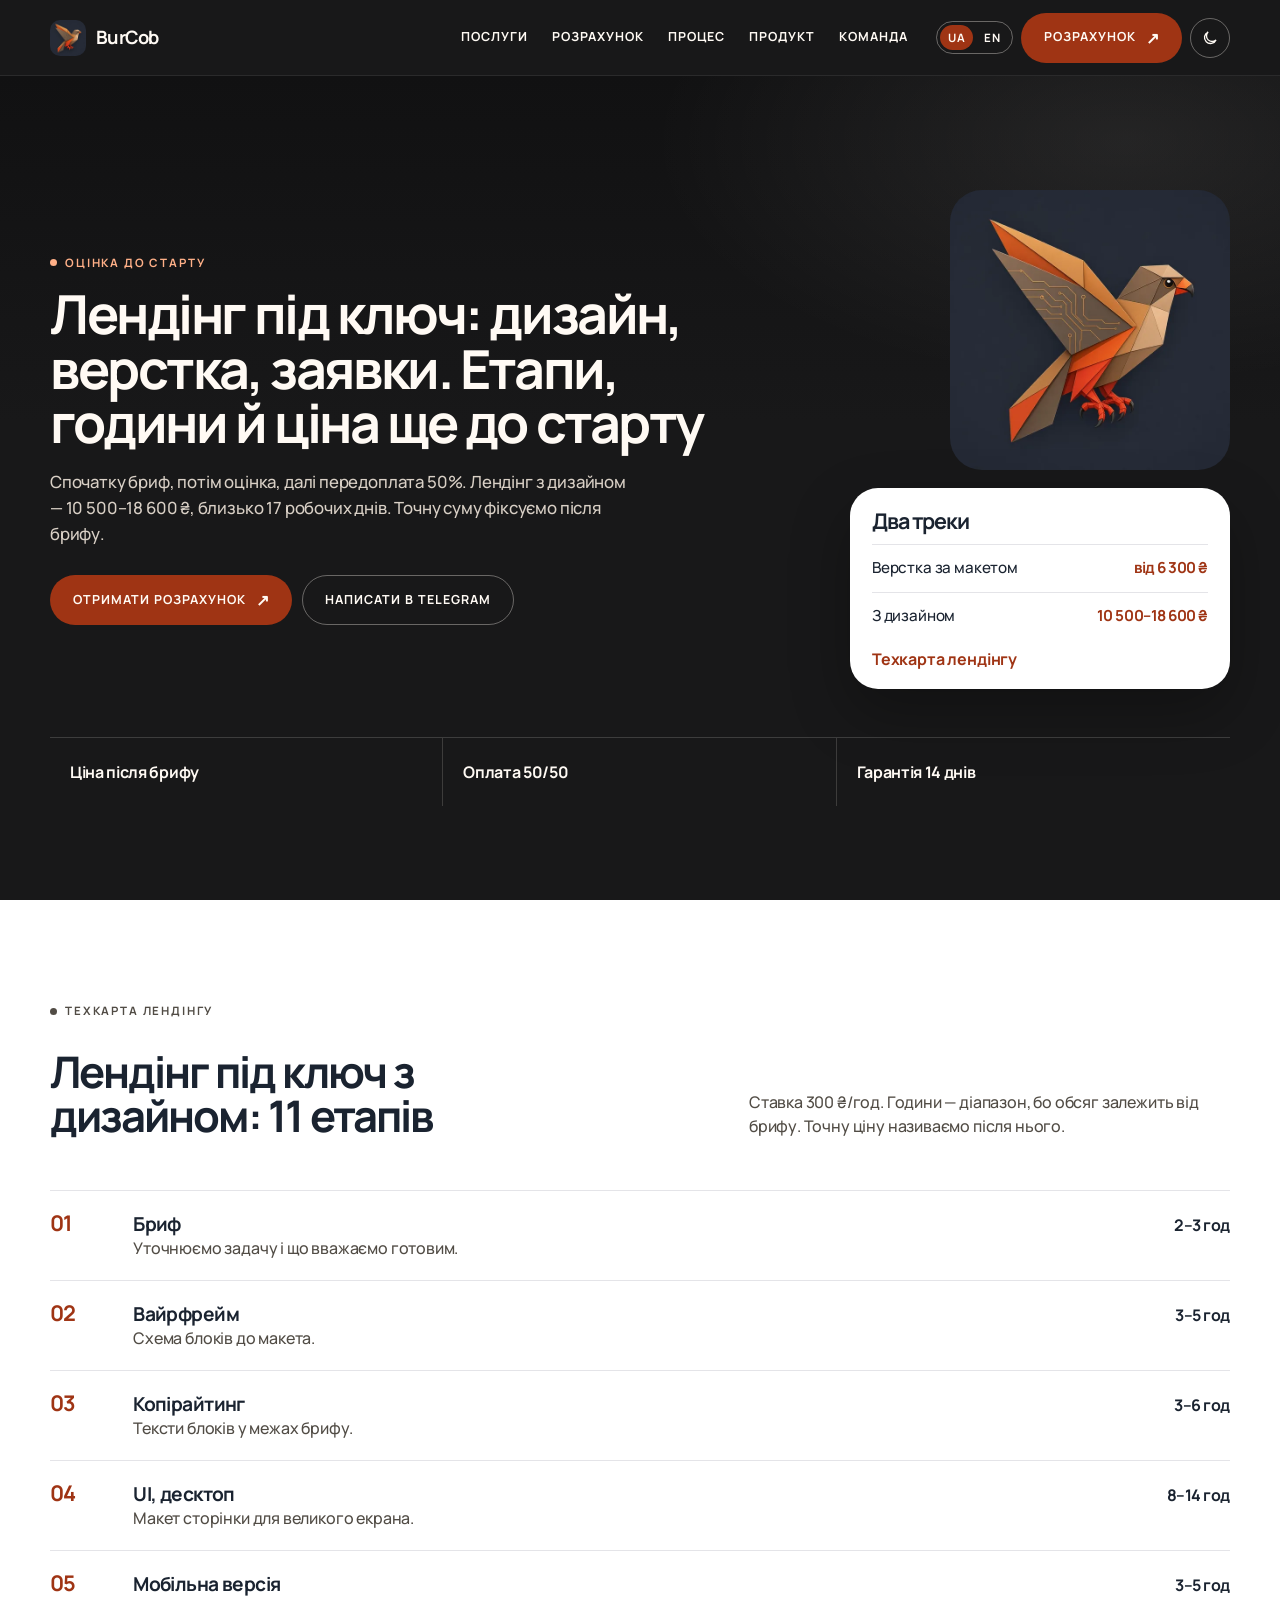
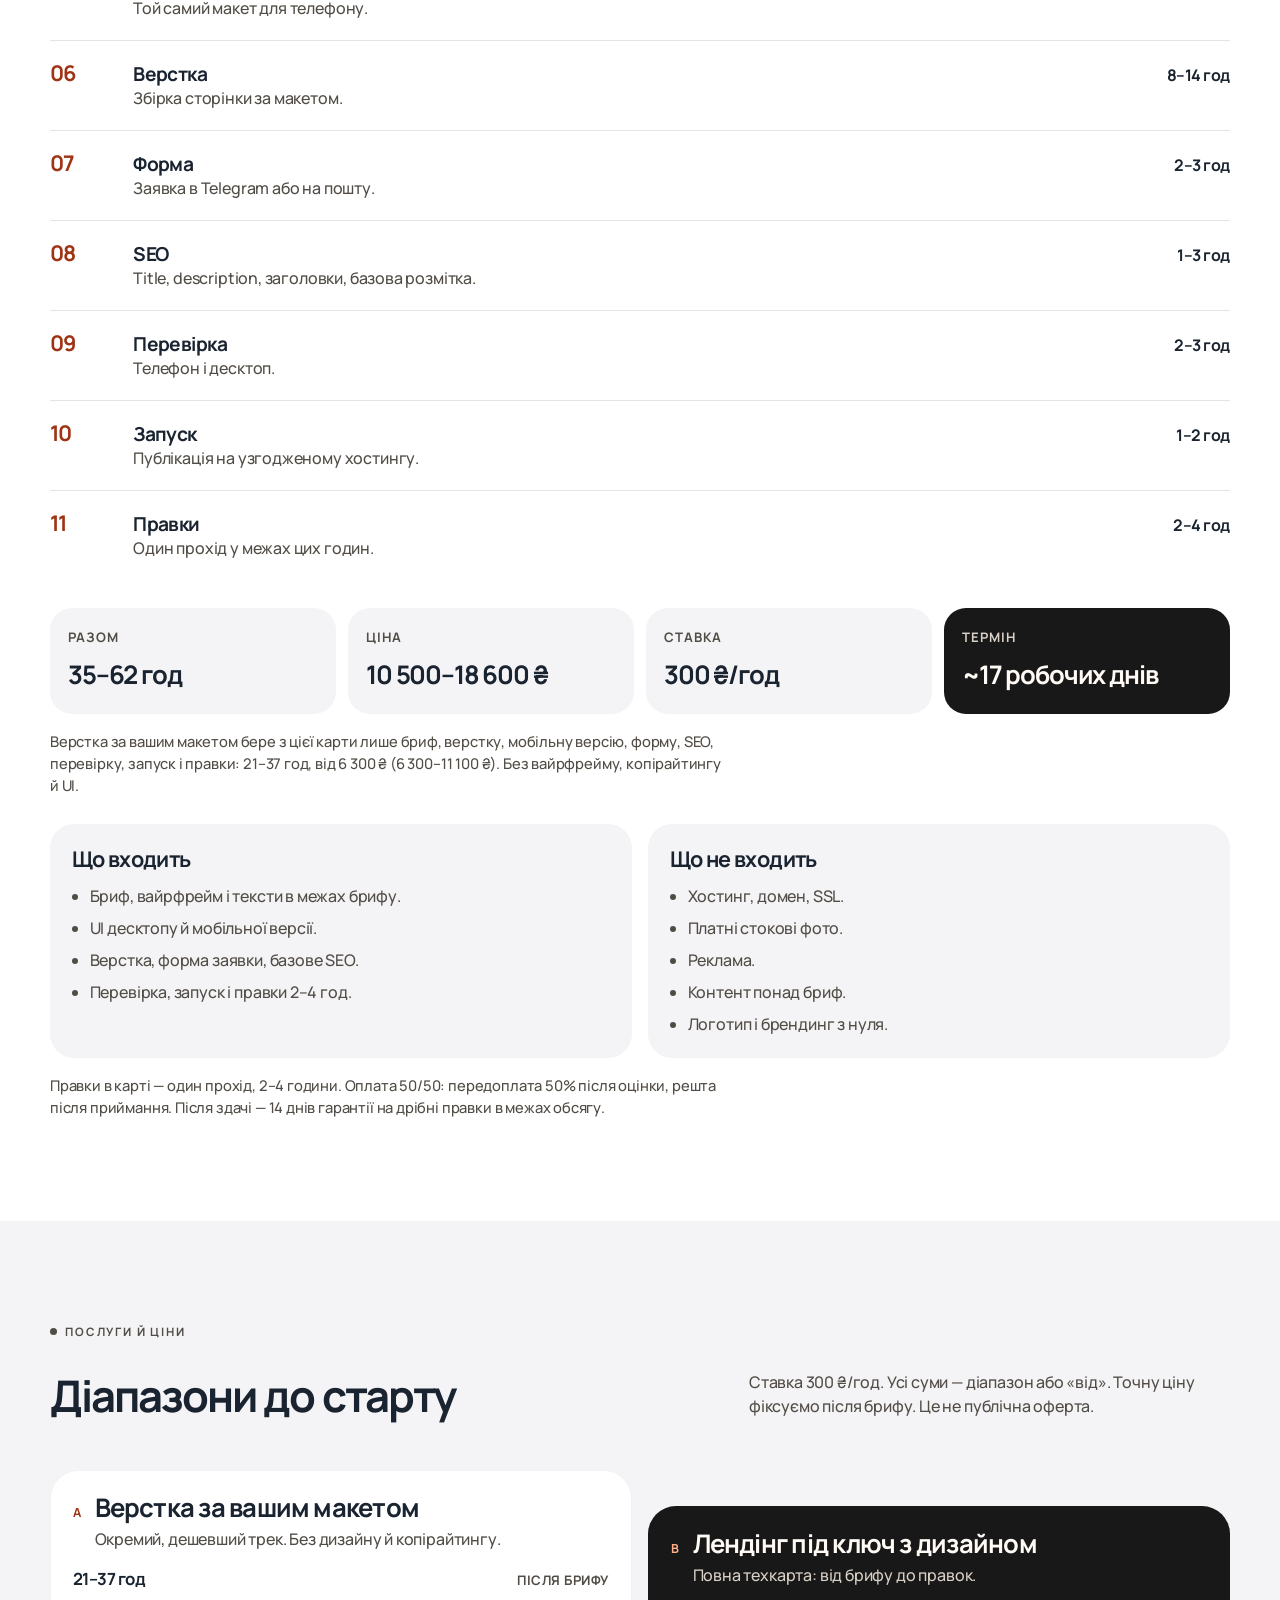
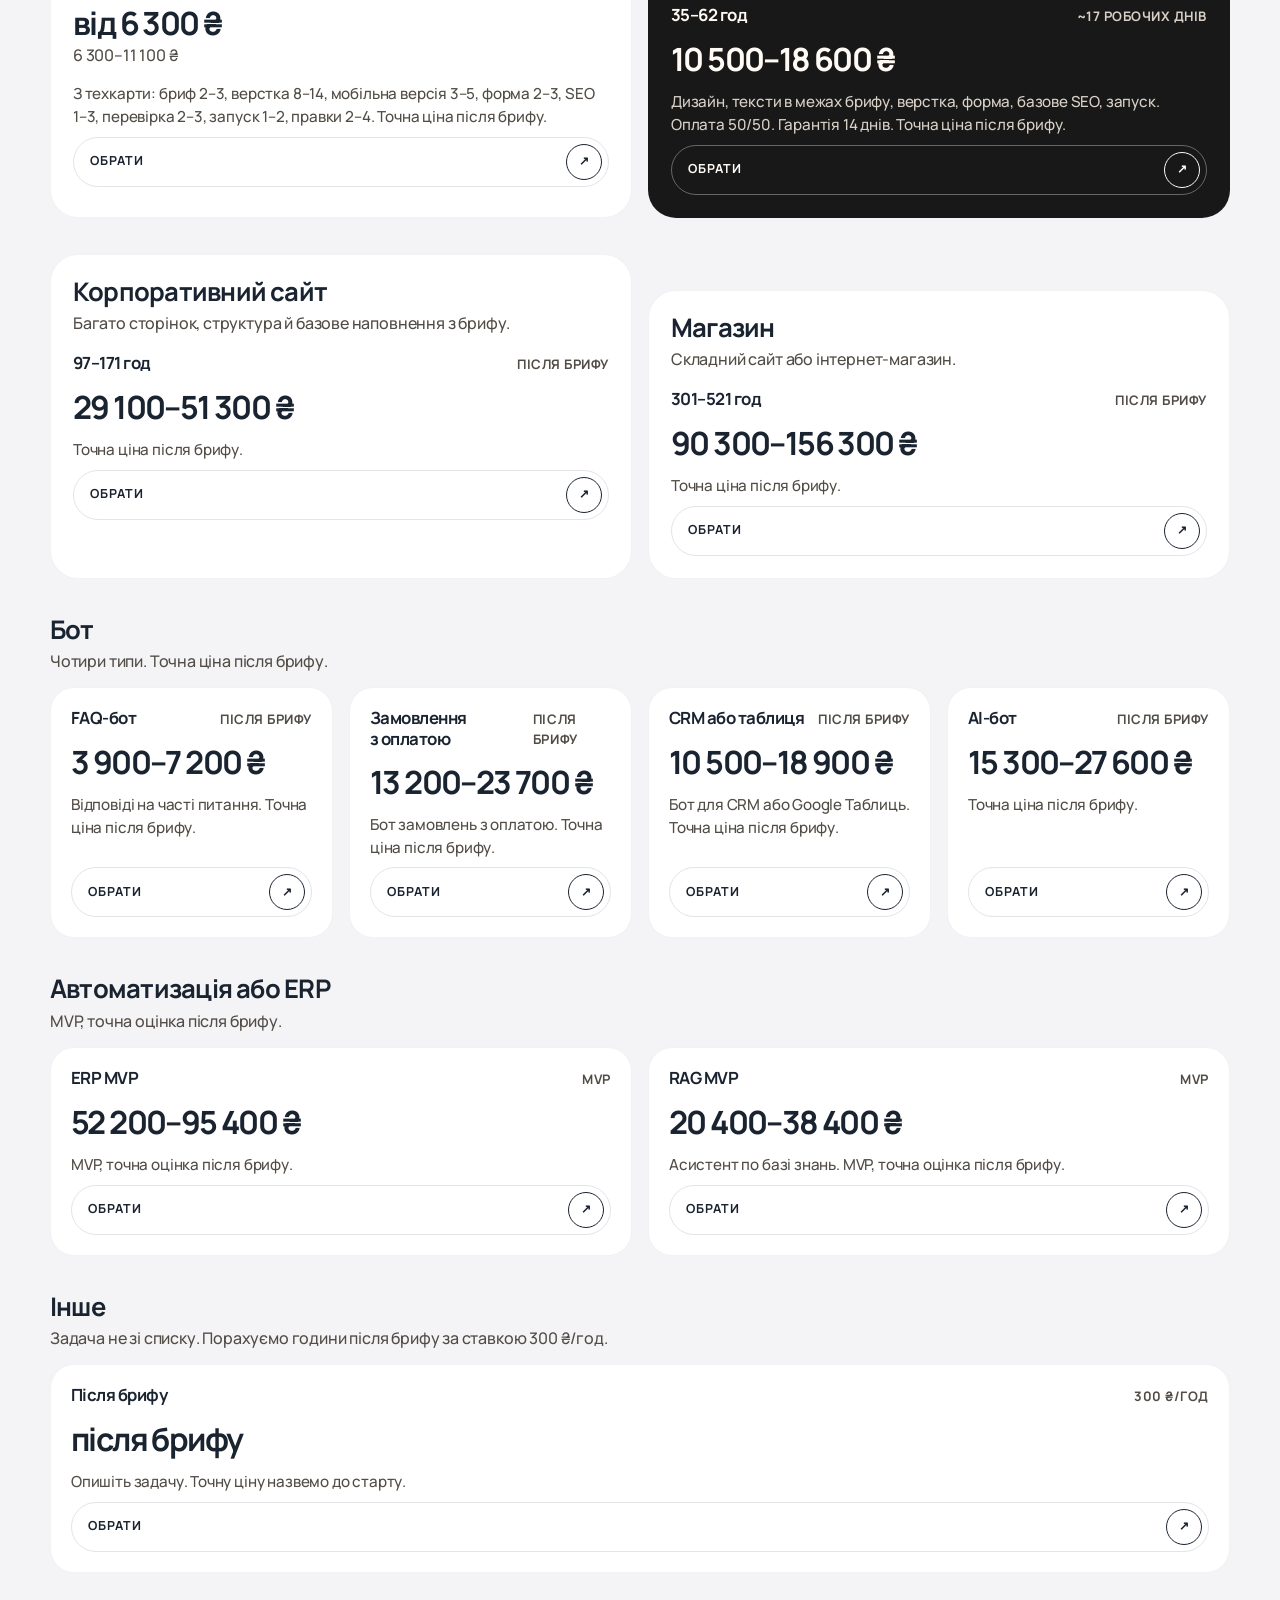
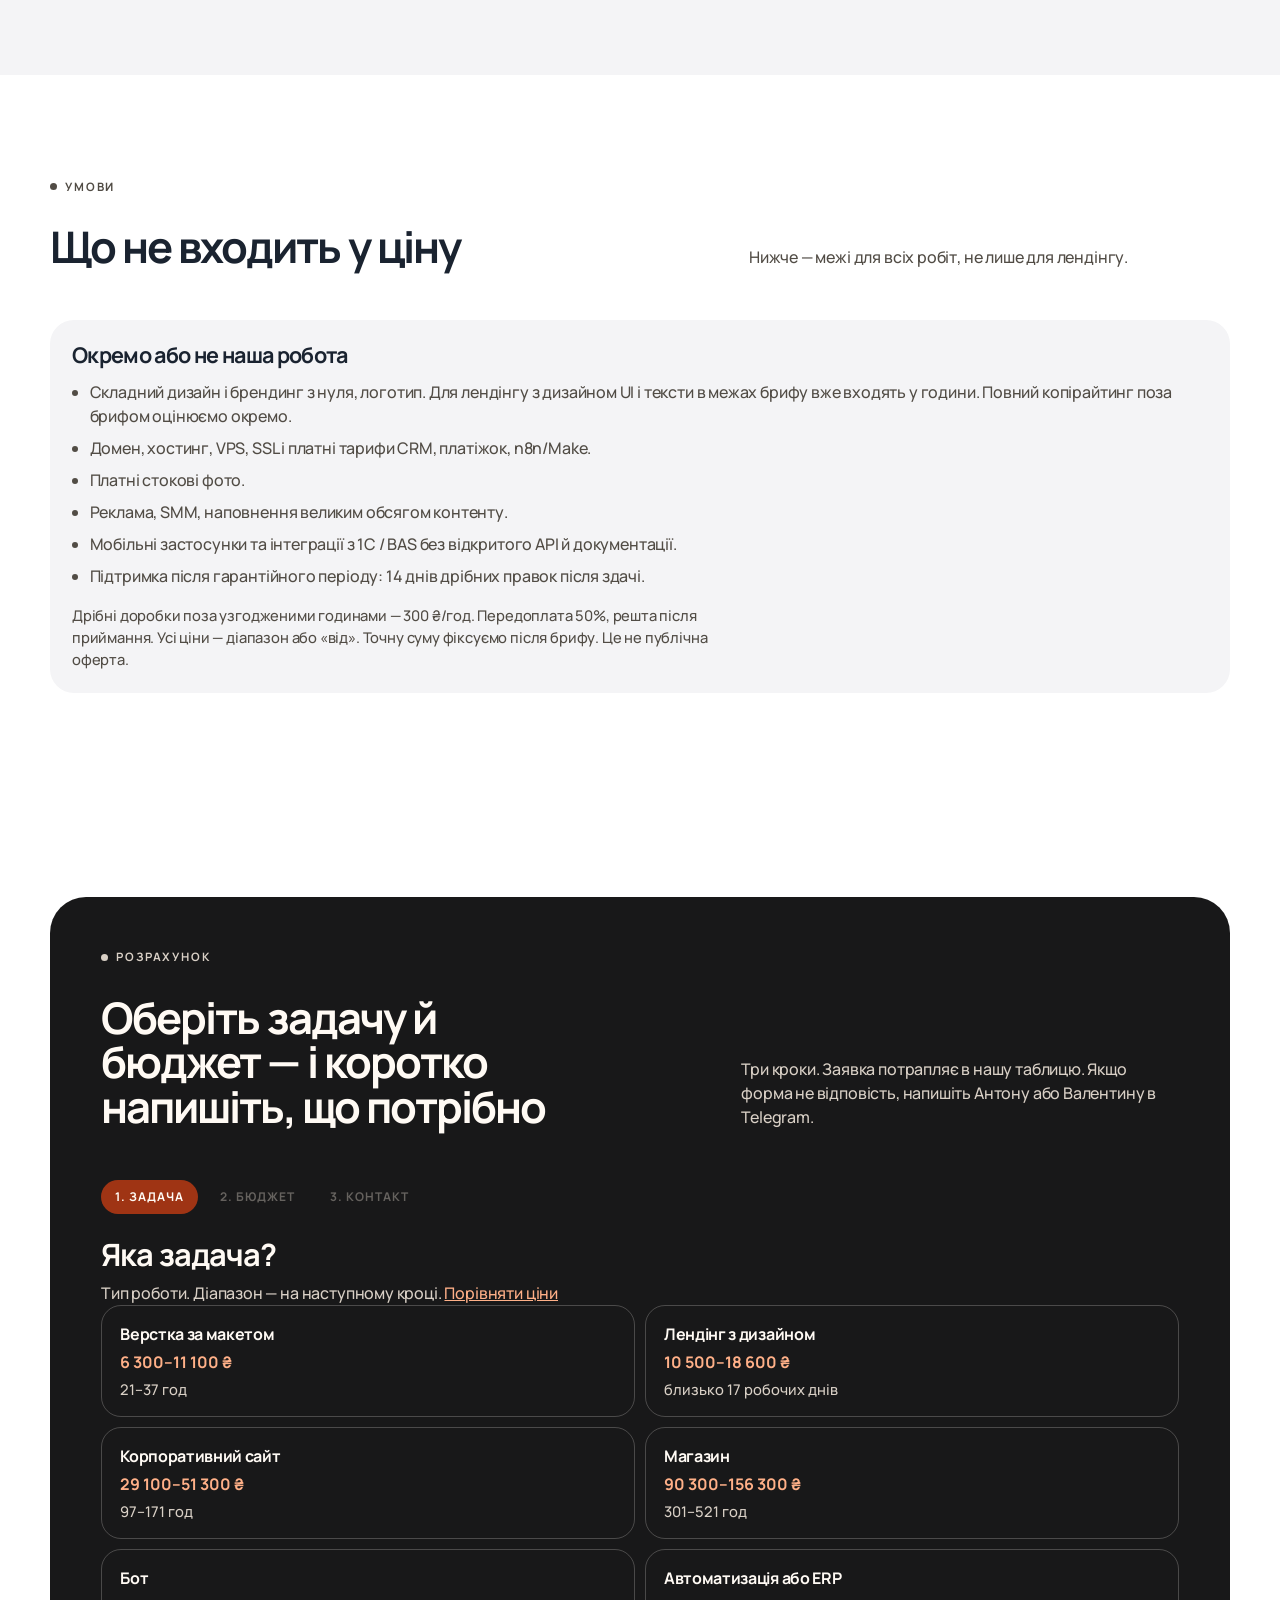
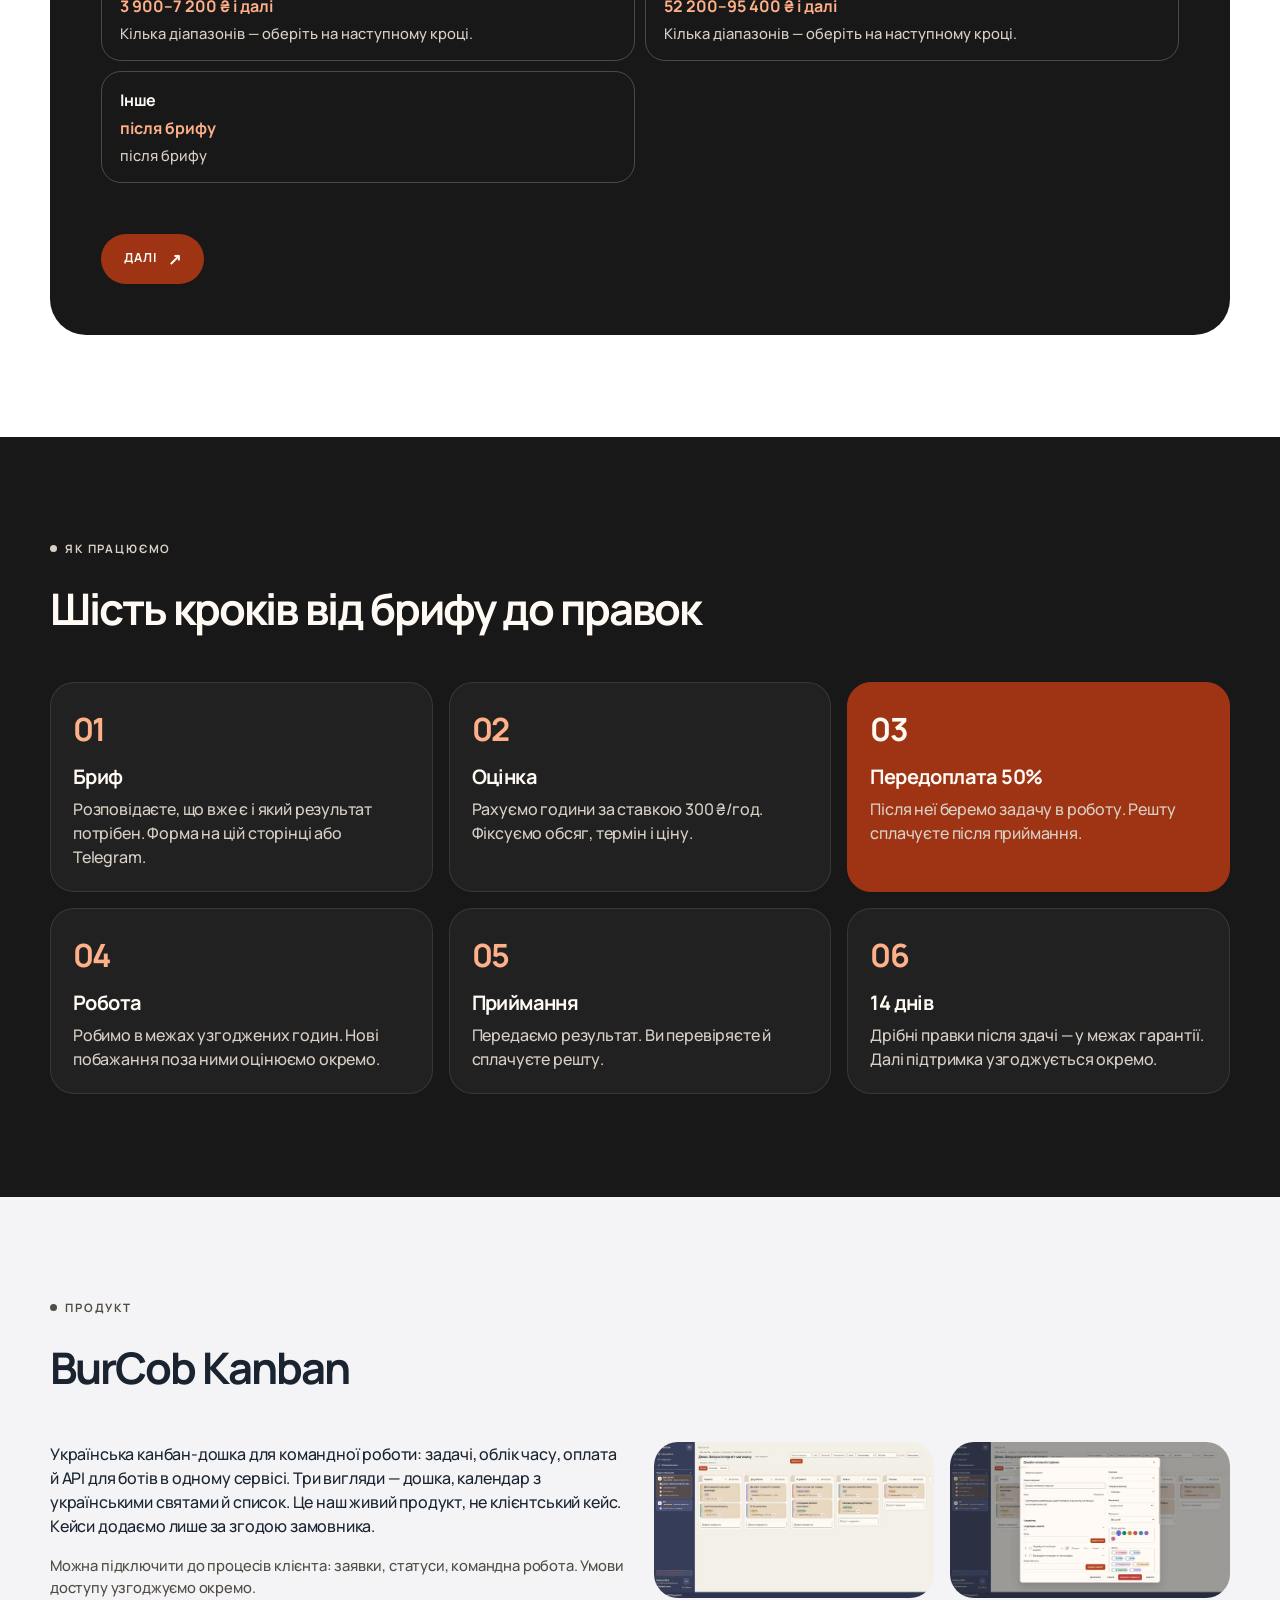
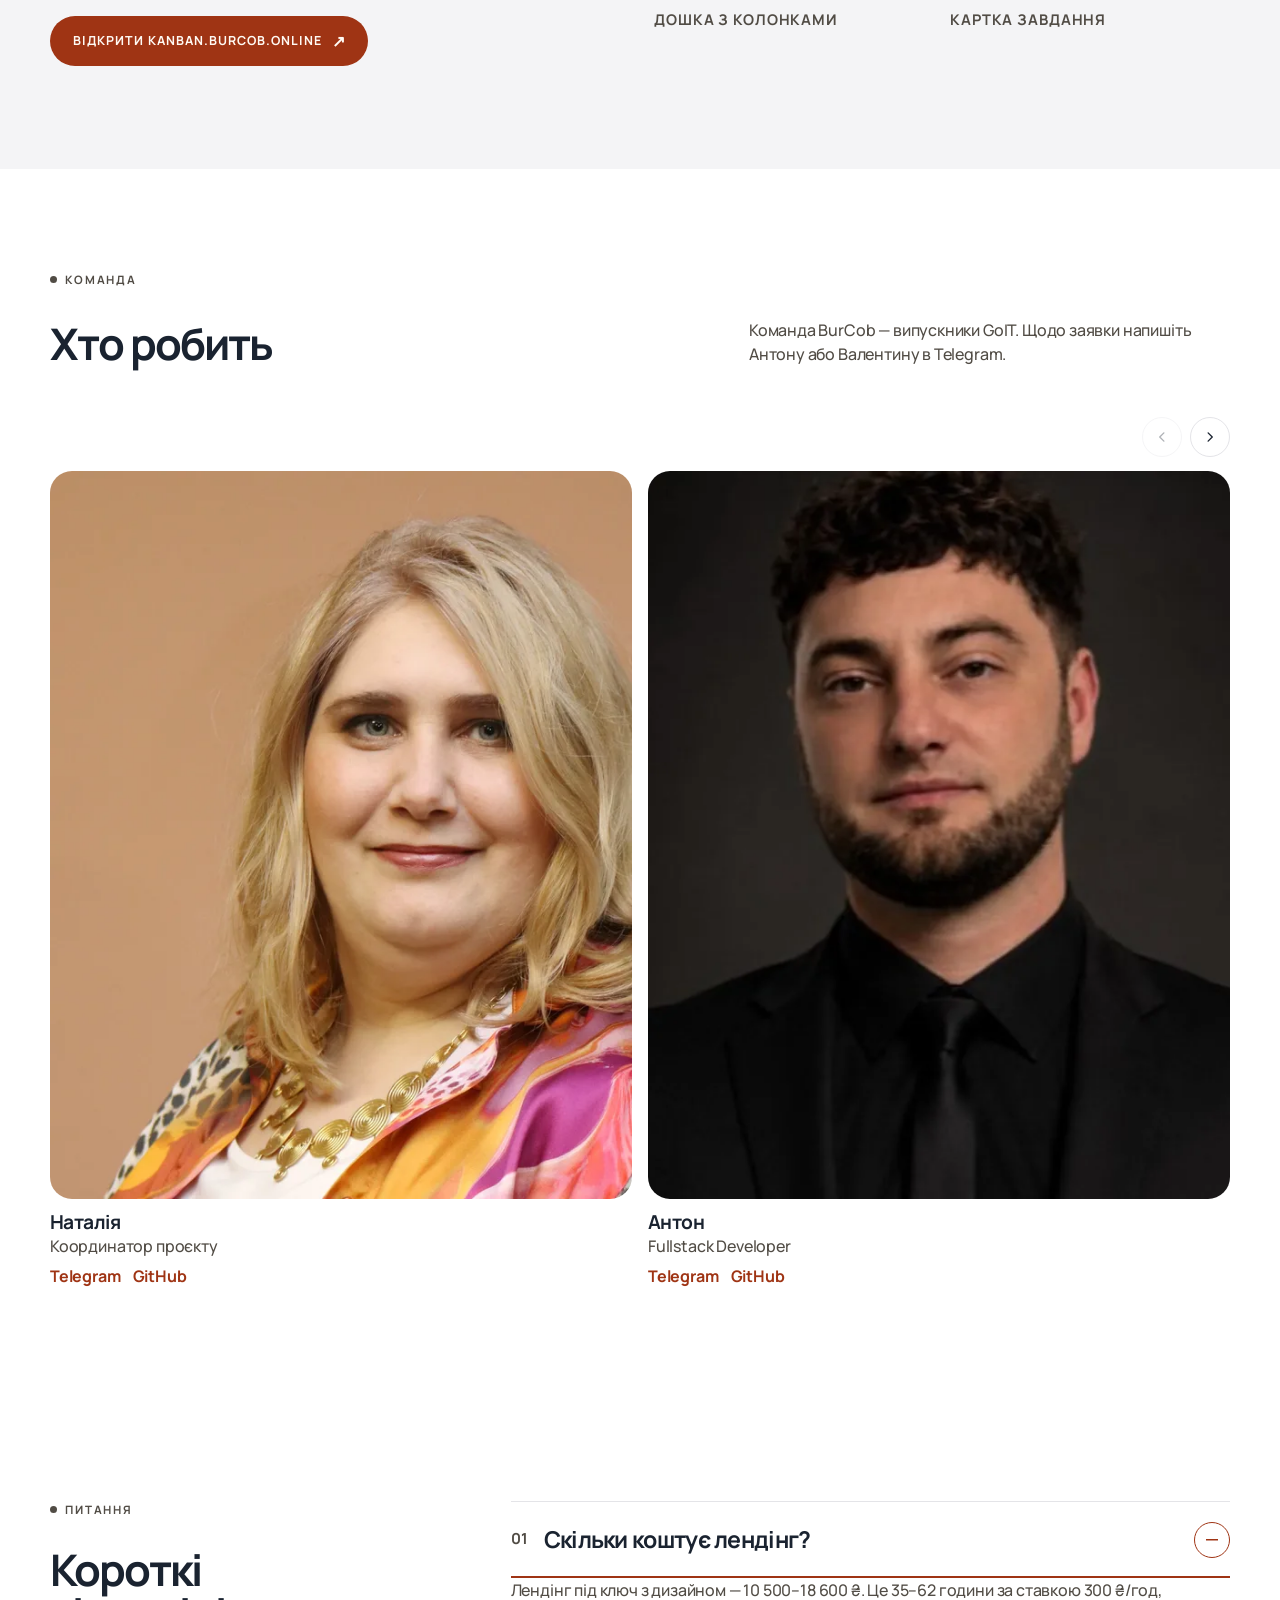
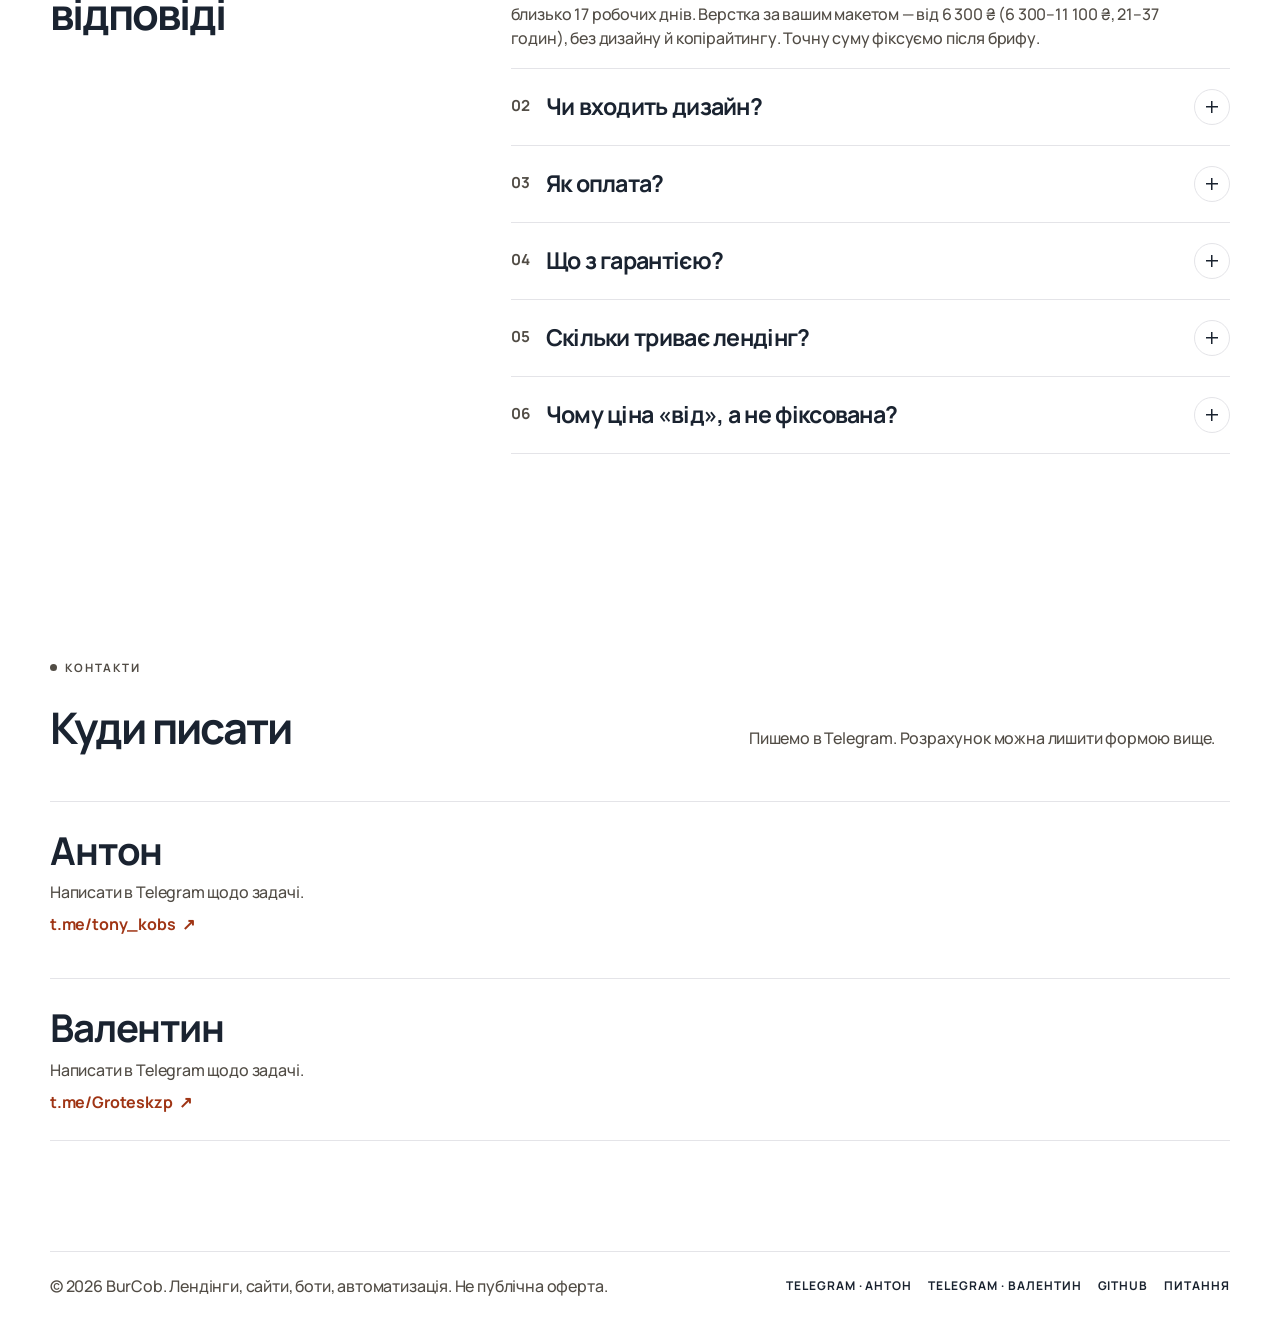
==== commit 0b67adfa: "Restyle the landing as a studio page in BurCob colors. Use a black hero, white and gray section band" ====
--- a/index.html
+++ b/index.html
@@ -7,7 +7,7 @@
   <meta name="description" content="Лендінг з дизайном 10 500–18 600 ₴, верстка за макетом від 6 300 ₴. Бриф, оцінка, передоплата 50%. Точна ціна після брифу.">
   <meta name="author" content="BurCob">
   <meta name="robots" content="index, follow">
-  <meta name="theme-color" content="#f3eee6">
+  <meta name="theme-color" content="#181819">
   <link rel="canonical" href="https://www.burcob.online/">
   <link rel="alternate" hreflang="uk" href="https://www.burcob.online/">
   <link rel="alternate" hreflang="en" href="https://www.burcob.online/en/">
@@ -68,7 +68,7 @@
           : (window.matchMedia("(prefers-color-scheme: dark)").matches ? "dark" : "light");
         document.documentElement.setAttribute("data-theme", theme);
         var meta = document.querySelector('meta[name="theme-color"]');
-        if (meta) meta.setAttribute("content", theme === "dark" ? "#10161e" : "#f3eee6");
+        if (meta) meta.setAttribute("content", theme === "dark" ? "#101012" : "#181819");
       } catch (error) {}
     })();
   </script>
@@ -379,34 +379,36 @@
 
   <main id="zmist">
     <section class="hero">
-      <div class="wrap hero-grid">
-        <div>
-          <p class="kicker">Оцінка до старту</p>
-          <h1>Лендінг під ключ: дизайн, верстка, заявки. Етапи, години й ціна ще до старту</h1>
-          <p class="lede">Спочатку бриф, потім оцінка, далі передоплата 50%. Лендінг з дизайном — 10&nbsp;500–18&nbsp;600&nbsp;₴, близько 17 робочих днів. Точну суму фіксуємо після брифу.</p>
-          <div class="actions">
-            <a class="btn btn-primary" href="#zayavka">Отримати розрахунок</a>
-            <a class="btn btn-ghost" href="https://t.me/tony_kobs" target="_blank" rel="noopener noreferrer">Написати в Telegram</a>
-          </div>
-          <ul class="chips">
-            <li>Ціна після брифу</li>
-            <li>Оплата 50/50</li>
-            <li>Гарантія 14 днів</li>
-          </ul>
-        </div>
-        <div class="hero-art">
-          <div class="seal">
-            <img src="/assets/logo.webp" width="640" height="640" alt="BurCob — орігамі-птах кобчик" fetchpriority="high" decoding="async">
-          </div>
-          <aside class="slip" aria-label="Орієнтир ціни">
-            <h2>Два треки</h2>
-            <ol>
-              <li><span>Верстка за макетом</span> <strong>від 6&nbsp;300&nbsp;₴</strong></li>
-              <li><span>З дизайном</span> <strong>10&nbsp;500–18&nbsp;600&nbsp;₴</strong></li>
-            </ol>
-            <a href="#techkarta">Техкарта лендінгу</a>
-          </aside>
-        </div>
+      <div class="wrap">
+        <div class="hero-grid">
+          <div>
+            <p class="kicker">Оцінка до старту</p>
+            <h1>Лендінг під ключ: дизайн, верстка, заявки. Етапи, години й ціна ще до старту</h1>
+            <p class="lede">Спочатку бриф, потім оцінка, далі передоплата 50%. Лендінг з дизайном — 10&nbsp;500–18&nbsp;600&nbsp;₴, близько 17 робочих днів. Точну суму фіксуємо після брифу.</p>
+            <div class="actions">
+              <a class="btn btn-primary" href="#zayavka">Отримати розрахунок</a>
+              <a class="btn btn-ghost" href="https://t.me/tony_kobs" target="_blank" rel="noopener noreferrer">Написати в Telegram</a>
+            </div>
+          </div>
+          <div class="hero-art">
+            <div class="seal">
+              <img src="/assets/logo.webp" width="640" height="640" alt="BurCob — орігамі-птах кобчик" fetchpriority="high" decoding="async">
+            </div>
+            <aside class="slip" aria-label="Орієнтир ціни">
+              <h2>Два треки</h2>
+              <ol>
+                <li><span>Верстка за макетом</span> <strong>від 6&nbsp;300&nbsp;₴</strong></li>
+                <li><span>З дизайном</span> <strong>10&nbsp;500–18&nbsp;600&nbsp;₴</strong></li>
+              </ol>
+              <a href="#techkarta">Техкарта лендінгу</a>
+            </aside>
+          </div>
+        </div>
+        <ul class="chips">
+          <li>Ціна після брифу</li>
+          <li>Оплата 50/50</li>
+          <li>Гарантія 14 днів</li>
+        </ul>
       </div>
     </section>
 
--- a/css/styles.css
+++ b/css/styles.css
@@ -25,77 +25,58 @@
   unicode-range: U+0000-00FF, U+0131, U+0152-0153, U+02BB-02BC, U+02C6, U+02DA, U+02DC, U+0304, U+0308, U+0329, U+2000-206F, U+20AC, U+2122, U+2191, U+2193, U+2212, U+2215, U+FEFF, U+FFFD;
 }
 
-@font-face {
-  font-family: Unbounded;
-  font-style: normal;
-  font-weight: 500 700;
-  font-display: swap;
-  src: url("../assets/fonts/unbounded-cyrillic-ext.woff2") format("woff2");
-  unicode-range: U+0460-052F, U+1C80-1C8A, U+20B4, U+2DE0-2DFF, U+A640-A69F, U+FE2E-FE2F;
-}
-
-@font-face {
-  font-family: Unbounded;
-  font-style: normal;
-  font-weight: 500 700;
-  font-display: swap;
-  src: url("../assets/fonts/unbounded-cyrillic.woff2") format("woff2");
-  unicode-range: U+0301, U+0400-045F, U+0490-0491, U+04B0-04B1, U+2116;
-}
-
-@font-face {
-  font-family: Unbounded;
-  font-style: normal;
-  font-weight: 500 700;
-  font-display: swap;
-  src: url("../assets/fonts/unbounded-latin.woff2") format("woff2");
-  unicode-range: U+0000-00FF, U+0131, U+0152-0153, U+02BB-02BC, U+02C6, U+02DA, U+02DC, U+0304, U+0308, U+0329, U+2000-206F, U+20AC, U+2122, U+2191, U+2193, U+2212, U+2215, U+FEFF, U+FFFD;
-}
-
 :root {
   color-scheme: light;
-  --bg: #f3eee6;
-  --bg-deep: #e7dfd2;
-  --paper: #fffaf4;
   --ink: #1a2330;
   --muted: #514c45;
-  --line: #e0d5c6;
   --accent: #9f3414;
   --accent-hover: #7d2a10;
   --accent-soft: #f8e4d8;
+  --accent-on-dark: #ffb088;
   --on-accent: #fffaf4;
   --gold: #8a5a28;
-  --navy: #222632;
   --ok: #0d6844;
   --ok-soft: #e4f5ec;
   --danger: #8e1d32;
   --danger-soft: #fdecef;
-  --shadow: 0 18px 50px rgba(26, 35, 48, 0.1);
-  --header-h: 72px;
+  --bg: #ffffff;
+  --bg-mist: #f4f4f6;
+  --bg-dark: #181819;
+  --bg-dark-2: #111112;
+  --paper: #ffffff;
+  --line: #e4e4e8;
+  --on-dark: #fffaf4;
+  --on-dark-muted: #d9d0c6;
+  --header-h: 76px;
   --sans: Manrope, "Segoe UI", "Noto Sans", sans-serif;
-  --display: Unbounded, Manrope, sans-serif;
-  --radius: 20px;
+  --display: Manrope, "Segoe UI", "Noto Sans", sans-serif;
+  --radius: 24px;
+  --shadow: 0 18px 40px rgba(24, 24, 25, 0.08);
 }
 
 :root[data-theme="dark"] {
   color-scheme: dark;
-  --bg: #10161e;
-  --bg-deep: #0c1117;
-  --paper: #1a232f;
   --ink: #f4efe8;
   --muted: #cbbfb0;
-  --line: #314052;
   --accent: #ffb088;
   --accent-hover: #ffc8ab;
   --accent-soft: #3a261c;
+  --accent-on-dark: #ffb088;
   --on-accent: #1a140f;
   --gold: #e2b07a;
-  --navy: #0e141c;
   --ok: #9ee0bf;
   --ok-soft: #163028;
   --danger: #ffb4c0;
   --danger-soft: #3c1e26;
-  --shadow: 0 18px 50px rgba(0, 0, 0, 0.35);
+  --bg: #101012;
+  --bg-mist: #181819;
+  --bg-dark: #070708;
+  --bg-dark-2: #000000;
+  --paper: #1c1c1e;
+  --line: #2c2c30;
+  --on-dark: #fffaf4;
+  --on-dark-muted: #cbbfb0;
+  --shadow: 0 18px 40px rgba(0, 0, 0, 0.35);
 }
 
 *,
@@ -106,19 +87,18 @@
 
 html {
   scroll-behavior: smooth;
-  scroll-padding-top: 80px;
+  scroll-padding-top: 88px;
 }
 
 body {
   margin: 0;
   font-family: var(--sans);
-  font-size: 1.0625rem;
-  line-height: 1.6;
+  font-size: 1rem;
+  font-weight: 500;
+  line-height: 1.5;
+  letter-spacing: -0.011em;
   color: var(--ink);
-  background:
-    radial-gradient(900px 420px at 100% -10%, var(--accent-soft), transparent 60%),
-    linear-gradient(180deg, var(--bg) 0%, var(--bg-deep) 100%);
-  background-attachment: fixed;
+  background: var(--bg);
   text-rendering: optimizeLegibility;
 }
 
@@ -137,31 +117,32 @@
 }
 
 h1,
-h2 {
-  text-wrap: balance;
-  letter-spacing: -0.03em;
-  line-height: 1.12;
-}
-
-h1 {
-  font-size: clamp(2.05rem, 4.2vw, 3.35rem);
-  font-weight: 700;
-}
-
-h2 {
-  font-size: clamp(1.6rem, 2.6vw, 2.2rem);
-  font-weight: 700;
-}
-
+h2,
 h3,
 h4 {
-  line-height: 1.25;
-  letter-spacing: -0.02em;
+  font-family: var(--display);
+  font-weight: 700;
+  letter-spacing: -0.045em;
+  line-height: 1.02;
+  text-wrap: balance;
+}
+
+h1 {
+  font-size: clamp(2.4rem, 4.2vw, 4rem);
+}
+
+h2 {
+  font-size: clamp(2rem, 3.4vw, 3.15rem);
+}
+
+h3,
+h4 {
+  letter-spacing: -0.03em;
+  line-height: 1.2;
 }
 
 a {
   color: var(--accent);
-  text-underline-offset: 0.18em;
 }
 
 a:hover {
@@ -174,19 +155,39 @@
 }
 
 :focus-visible {
-  outline: 3px solid var(--accent);
+  outline: 2px solid var(--accent);
   outline-offset: 3px;
+}
+
+.hero :focus-visible,
+#proces :focus-visible,
+#zayavka :focus-visible,
+.page-404 :focus-visible,
+.track-main :focus-visible {
+  outline-color: var(--accent-on-dark);
+}
+
+.btn-primary:focus-visible {
+  outline-color: #1a2330;
+}
+
+.hero .btn-primary:focus-visible,
+#proces .btn-primary:focus-visible,
+#zayavka .btn-primary:focus-visible,
+.page-404 .btn-primary:focus-visible,
+.track-main .btn-primary:focus-visible {
+  outline-color: #fffaf4;
 }
 
 .skip {
   position: absolute;
   left: 12px;
   top: -48px;
-  z-index: 40;
+  z-index: 50;
   background: var(--paper);
   color: var(--ink);
   padding: 8px 12px;
-  border-radius: 10px;
+  border-radius: 999px;
 }
 
 .skip:focus {
@@ -194,28 +195,33 @@
 }
 
 .wrap {
-  width: min(1120px, calc(100% - 32px));
+  width: min(1180px, calc(100% - 40px));
   margin-inline: auto;
 }
 
 .site-header {
   position: sticky;
   top: 0;
-  z-index: 20;
+  z-index: 30;
   height: var(--header-h);
-  background: color-mix(in srgb, var(--bg) 86%, transparent);
-  backdrop-filter: blur(16px);
-  border-bottom: 1px solid transparent;
-  transition: height 0.2s ease, border-color 0.2s ease, box-shadow 0.2s ease;
-}
-
-.site-header.is-stuck {
-  height: 60px;
-  border-bottom-color: var(--line);
-  box-shadow: 0 10px 28px rgba(26, 35, 48, 0.06);
+  background: var(--bg-dark);
+  color: var(--on-dark);
+  border-bottom: 1px solid rgba(255, 250, 244, 0.08);
+  transition: background-color 0.2s ease, color 0.2s ease, box-shadow 0.2s ease, height 0.2s ease;
+}
+
+:root[data-theme="light"] .site-header.is-stuck,
+:root:not([data-theme]) .site-header.is-stuck {
+  height: 64px;
+  background: #ffffff;
+  color: #1a2330;
+  border-bottom-color: #e4e4e8;
+  box-shadow: 0 10px 28px rgba(24, 24, 25, 0.06);
 }
 
 :root[data-theme="dark"] .site-header.is-stuck {
+  height: 64px;
+  background: #101012;
   box-shadow: 0 10px 28px rgba(0, 0, 0, 0.35);
 }
 
@@ -228,33 +234,30 @@
 
 .header-inner {
   height: 100%;
-  gap: 16px;
+  gap: 18px;
 }
 
 .brand {
-  position: relative;
   display: flex;
   align-items: center;
   gap: 10px;
+  margin-right: auto;
   color: inherit;
   text-decoration: none;
-  font-family: var(--display);
-  font-weight: 600;
+  font-weight: 700;
   letter-spacing: -0.04em;
-  font-size: 1.05rem;
-  margin-right: auto;
+  font-size: 1.15rem;
+}
+
+.brand:hover {
+  color: inherit;
 }
 
 .brand img {
-  width: 40px;
-  height: 40px;
-  border-radius: 12px;
-  transition: width 0.2s ease, height 0.2s ease;
-}
-
-.site-header.is-stuck .brand img {
-  width: 34px;
-  height: 34px;
+  width: 36px;
+  height: 36px;
+  border-radius: 10px;
+  object-fit: cover;
 }
 
 .nav {
@@ -263,12 +266,13 @@
 
 .nav > a {
   position: relative;
-  color: var(--ink);
+  color: inherit;
   text-decoration: none;
-  font-weight: 650;
-  font-size: 0.95rem;
+  font-size: 0.78rem;
+  font-weight: 700;
+  letter-spacing: 0.08em;
+  text-transform: uppercase;
   padding: 8px 10px;
-  border-radius: 999px;
 }
 
 .nav > a::after {
@@ -277,16 +281,15 @@
   left: 10px;
   right: 10px;
   bottom: 4px;
-  height: 2px;
-  border-radius: 2px;
-  background: var(--accent);
+  height: 1px;
+  background: currentColor;
   transform: scaleX(0);
-  transform-origin: left center;
+  transform-origin: left;
   transition: transform 0.2s ease;
 }
 
 .nav > a:hover {
-  background: color-mix(in srgb, var(--ink) 6%, transparent);
+  color: inherit;
 }
 
 .nav > a:hover::after {
@@ -300,39 +303,35 @@
 .lang-switch {
   display: inline-flex;
   align-items: center;
-  border: 1px solid var(--line);
+  gap: 2px;
+  padding: 3px;
+  border: 1px solid color-mix(in srgb, currentColor 35%, transparent);
   border-radius: 999px;
-  background: var(--paper);
-  padding: 3px;
-  gap: 2px;
 }
 
 .lang-switch a {
-  color: var(--ink);
+  color: inherit;
   text-decoration: none;
-  font-weight: 700;
-  font-size: 0.82rem;
-  letter-spacing: 0.04em;
-  min-width: 44px;
-  min-height: 36px;
-  padding: 0 10px;
+  min-width: 2.1rem;
+  padding: 4px 8px;
   border-radius: 999px;
-  display: inline-flex;
-  align-items: center;
-  justify-content: center;
+  font-size: 0.72rem;
+  font-weight: 700;
+  letter-spacing: 0.06em;
+  text-align: center;
 }
 
 .lang-switch a:hover {
-  background: color-mix(in srgb, var(--ink) 6%, transparent);
+  color: inherit;
 }
 
 .lang-switch a[aria-current="page"] {
-  background: var(--ink);
-  color: var(--paper);
+  background: var(--accent);
+  color: var(--on-accent);
 }
 
 .lang-switch a[aria-current="page"]:hover {
-  color: var(--paper);
+  color: var(--on-accent);
 }
 
 .nav-lang {
@@ -341,12 +340,12 @@
 
 .icon-btn,
 .nav-toggle {
-  width: 44px;
-  height: 44px;
+  width: 40px;
+  height: 40px;
   border-radius: 50%;
-  border: 1px solid var(--line);
-  background: var(--paper);
-  color: var(--ink);
+  border: 1px solid color-mix(in srgb, currentColor 35%, transparent);
+  background: transparent;
+  color: inherit;
   display: grid;
   place-items: center;
   cursor: pointer;
@@ -355,8 +354,8 @@
 
 .icon-btn svg,
 .nav-toggle svg {
-  width: 20px;
-  height: 20px;
+  width: 18px;
+  height: 18px;
   display: block;
 }
 
@@ -371,86 +370,119 @@
 }
 
 .hero {
-  padding: 36px 0 20px;
+  background:
+    radial-gradient(820px 420px at 88% 8%, rgba(255, 250, 244, 0.08), transparent 58%),
+    linear-gradient(180deg, var(--bg-dark-2) 0%, var(--bg-dark) 42%, var(--bg-dark) 100%);
+  color: var(--on-dark);
+  padding: 28px 0 0;
+}
+
+.hero > .wrap {
+  display: flex;
+  flex-direction: column;
+  justify-content: center;
+  min-height: calc(100svh - var(--header-h) - 28px);
+  padding-bottom: 8px;
 }
 
 .hero-grid {
   display: grid;
-  gap: 28px;
+  gap: 36px;
   align-items: center;
 }
 
 .kicker {
-  margin-bottom: 10px;
+  display: flex;
+  align-items: center;
+  gap: 8px;
+  margin: 0 0 16px;
   color: var(--accent);
-  font-weight: 700;
-  font-size: 0.78rem;
-  letter-spacing: 0.08em;
+  font-size: 0.72rem;
+  font-weight: 700;
+  letter-spacing: 0.16em;
   text-transform: uppercase;
 }
 
+.kicker::before {
+  content: "";
+  width: 7px;
+  height: 7px;
+  border-radius: 50%;
+  background: currentColor;
+  flex: none;
+}
+
+.hero .kicker,
+#proces .kicker,
+#zayavka .kicker,
+.page-404 .kicker {
+  color: var(--accent-on-dark);
+}
+
 .lede {
-  margin-top: 16px;
-  max-width: 40rem;
+  max-width: 38rem;
+  margin-top: 18px;
   color: var(--muted);
-  font-size: 1.08rem;
+  font-size: 1.05rem;
+  line-height: 1.55;
+}
+
+.hero .lede {
+  color: var(--on-dark-muted);
+  max-width: 36rem;
 }
 
 .actions {
   display: flex;
   flex-wrap: wrap;
   gap: 10px;
-  margin-top: 22px;
+  margin-top: 28px;
 }
 
 .chips {
-  display: flex;
-  flex-wrap: wrap;
-  gap: 8px;
-  margin-top: 22px;
+  display: grid;
+  grid-template-columns: 1fr;
+  gap: 0;
+  list-style: none;
+  margin: 48px 0 0;
   padding: 0;
-  list-style: none;
+  border-top: 1px solid rgba(255, 250, 244, 0.16);
 }
 
 .chips li {
-  padding: 6px 10px;
-  border-radius: 999px;
-  background: color-mix(in srgb, var(--paper) 80%, transparent);
-  border: 1px solid var(--line);
-  color: var(--muted);
-  font-size: 0.92rem;
+  padding: 18px 0;
+  border-bottom: 1px solid rgba(255, 250, 244, 0.16);
+  font-weight: 700;
+  letter-spacing: -0.02em;
+}
+
+.chips li:last-child {
+  border-bottom: 0;
 }
 
 .hero-art {
   display: grid;
   justify-items: center;
+  gap: 18px;
 }
 
 .seal img {
-  width: min(100%, 420px);
-  border-radius: 36px;
-  box-shadow: var(--shadow);
-}
-
-:root[data-theme="dark"] .seal img {
-  box-shadow: none;
-  outline: 1px solid var(--line);
+  width: min(280px, 72vw);
+  border-radius: 32px;
 }
 
 .slip {
-  width: min(100%, 420px);
-  margin-top: -36px;
-  background: var(--paper);
-  border: 1px solid var(--line);
-  border-radius: 18px;
-  box-shadow: var(--shadow);
-  padding: 16px 18px 14px;
+  width: min(100%, 380px);
+  background: #ffffff;
+  color: #1a2330;
+  border-radius: 28px;
+  padding: 22px 22px 18px;
+  box-shadow: 0 24px 60px rgba(0, 0, 0, 0.28);
 }
 
 .slip h2 {
-  font-size: 0.95rem;
-  letter-spacing: 0;
-  margin-bottom: 8px;
+  font-size: 1.35rem;
+  margin-bottom: 12px;
 }
 
 .slip ol {
@@ -463,40 +495,46 @@
   display: flex;
   justify-content: space-between;
   gap: 12px;
-  padding: 7px 0;
+  padding: 12px 0;
   border-top: 1px solid var(--line);
   font-size: 0.95rem;
 }
 
+.slip strong,
+.slip a {
+  color: #9f3414;
+}
+
 .slip strong {
-  font-family: var(--display);
-  font-weight: 500;
-  font-size: 0.92rem;
+  font-weight: 700;
   letter-spacing: -0.03em;
+  text-align: right;
 }
 
 .slip a {
-  display: inline-block;
+  display: inline-flex;
   margin-top: 8px;
   font-weight: 700;
+  text-decoration: none;
 }
 
 .btn {
   display: inline-flex;
   align-items: center;
   justify-content: center;
-  gap: 8px;
-  min-height: 44px;
-  padding: 10px 18px;
+  gap: 10px;
+  min-height: 46px;
+  padding: 12px 22px;
   border-radius: 999px;
   border: 1px solid transparent;
-  background: transparent;
-  color: var(--ink);
   font: inherit;
-  font-weight: 700;
+  font-size: 0.78rem;
+  font-weight: 700;
+  letter-spacing: 0.08em;
+  text-transform: uppercase;
   text-decoration: none;
   cursor: pointer;
-  transition: background-color 0.15s ease, color 0.15s ease, border-color 0.15s ease, transform 0.15s ease, box-shadow 0.15s ease;
+  transition: background-color 0.18s ease, color 0.18s ease, border-color 0.18s ease, transform 0.18s ease;
 }
 
 .btn-primary {
@@ -504,192 +542,407 @@
   color: var(--on-accent);
 }
 
+.btn-primary::after {
+  content: "↗";
+  font-size: 1rem;
+  letter-spacing: 0;
+  transition: transform 0.18s ease;
+}
+
 .btn-primary:hover {
   background: var(--accent-hover);
   color: var(--on-accent);
-  transform: translateY(-1px);
-  box-shadow: 0 8px 18px color-mix(in srgb, var(--accent) 32%, transparent);
+}
+
+.btn-primary:hover::after {
+  transform: translate(3px, -2px);
 }
 
 .btn-ghost {
+  background: transparent;
+  color: var(--ink);
   border-color: var(--line);
-  background: var(--paper);
 }
 
 .btn-ghost:hover {
-  border-color: var(--accent);
+  color: var(--ink);
+  border-color: var(--ink);
+}
+
+.hero .btn-ghost,
+.page-404 .btn-ghost,
+#proces .btn-ghost,
+#zayavka .btn-ghost,
+.track-main .btn-ghost {
+  color: var(--on-dark);
+  border-color: rgba(255, 250, 244, 0.35);
+}
+
+.hero .btn-ghost:hover,
+.page-404 .btn-ghost:hover,
+#proces .btn-ghost:hover,
+#zayavka .btn-ghost:hover,
+.track-main .btn-ghost:hover {
+  background: #ffffff;
+  color: #1a2330;
+  border-color: #ffffff;
+}
+
+.btn:disabled {
+  opacity: 0.45;
+  cursor: not-allowed;
+}
+
+.section {
+  padding: clamp(72px, 8vw, 112px) 0;
+  background: var(--bg);
+  color: var(--ink);
+}
+
+#poslugy,
+#produkt {
+  background: var(--bg-mist);
+}
+
+#proces {
+  background: var(--bg-dark);
+  color: var(--on-dark);
+}
+
+.section-head {
+  display: grid;
+  gap: 14px;
+  margin-bottom: clamp(28px, 4vw, 52px);
+}
+
+.section-head p,
+.fine {
+  color: var(--muted);
+  max-width: 42rem;
+}
+
+#proces .section-head p,
+#proces .fine,
+#zayavka .section-head p,
+#zayavka .fine,
+#zayavka .step > p,
+#proces .process-step p {
+  color: var(--on-dark-muted);
+}
+
+.fine {
+  margin-top: 16px;
+  font-size: 0.92rem;
+}
+
+.stages {
+  list-style: none;
+  margin: 0;
+  padding: 0;
+}
+
+.stage {
+  display: grid;
+  grid-template-columns: auto minmax(0, 1fr);
+  gap: 4px 16px;
+  align-items: start;
+  padding: 20px 0;
+  border-top: 1px solid var(--line);
+}
+
+.stage .n {
+  font-size: 1.35rem;
+  font-weight: 700;
+  letter-spacing: -0.04em;
   color: var(--accent);
-  background: var(--accent-soft);
-}
-
-.btn:active {
-  transform: translateY(0) scale(0.98);
-}
-
-.btn:disabled {
-  opacity: 0.65;
-  cursor: progress;
-}
-
-.section {
-  padding: 56px 0;
-  scroll-margin-top: 84px;
-}
-
-.section-head {
-  margin-bottom: 28px;
-  max-width: 42rem;
-}
-
-.section-head p {
-  margin-top: 10px;
+  line-height: 1.1;
+}
+
+.stage h3 {
+  font-size: 1.2rem;
+}
+
+.stage p {
+  grid-column: 2;
   color: var(--muted);
 }
 
-.service + .service,
-#poslugy .wrap > .pair,
-#poslugy .wrap > .service {
-  margin-top: 36px;
-}
-
-.service-head {
+.stage .hours {
+  grid-column: 2;
+  font-weight: 700;
+  letter-spacing: -0.03em;
+}
+
+.tech-total {
   display: grid;
-  grid-template-columns: minmax(0, 1fr);
-  gap: 14px;
-  align-items: start;
-  margin-bottom: 14px;
-}
-
-.service-head:has(.idx) {
-  grid-template-columns: auto minmax(0, 1fr);
-}
-
-.idx {
-  font-family: var(--display);
-  font-weight: 500;
-  color: var(--accent);
-  letter-spacing: -0.04em;
-  font-size: 1.1rem;
-  padding-top: 4px;
-}
-
-.service-head h3 {
+  grid-template-columns: 1fr 1fr;
+  gap: 12px;
+  margin-top: 28px;
+}
+
+.tech-total p {
+  display: flex;
+  flex-direction: column;
+  gap: 8px;
+  margin: 0;
+  padding: 20px 18px;
+  border-radius: 22px;
+  background: var(--bg-mist);
+}
+
+.tech-total span {
+  color: var(--muted);
+  font-size: 0.82rem;
+  font-weight: 700;
+  letter-spacing: 0.08em;
+  text-transform: uppercase;
+}
+
+.tech-total strong {
+  font-size: clamp(1.35rem, 2vw, 1.85rem);
+  letter-spacing: -0.045em;
+}
+
+.tech-total p:last-child {
+  background: var(--bg-dark);
+}
+
+.tech-total p:last-child span {
+  color: var(--on-dark-muted);
+}
+
+.tech-total p:last-child strong {
+  color: var(--on-dark);
+}
+
+.split-notes {
+  display: grid;
+  gap: 16px;
+  margin-top: 28px;
+}
+
+.split-notes > div,
+.exclusions {
+  background: var(--bg-mist);
+  border-radius: var(--radius);
+  padding: 22px;
+}
+
+.split-notes h3,
+.exclusions h3 {
   font-size: 1.35rem;
-}
-
-.service-head p {
-  margin-top: 4px;
-  color: var(--muted);
-}
-
-.packages {
-  display: grid;
-  gap: 12px;
-}
-
-.package {
-  background: var(--paper);
-  border: 1px solid var(--line);
-  border-radius: var(--radius);
-  padding: 18px;
-  display: flex;
-  flex-direction: column;
-  gap: 10px;
-  min-height: 100%;
-  transition: transform 0.18s ease, box-shadow 0.18s ease, border-color 0.18s ease;
-}
-
-.package:hover,
-.shot:hover,
-.process-step:hover,
-.slip:hover,
-.contact-card:hover {
-  transform: translateY(-4px);
-  border-color: var(--accent);
-  box-shadow: var(--shadow);
-}
-
-.package header {
-  display: flex;
-  justify-content: space-between;
-  gap: 8px;
-  align-items: baseline;
-}
-
-.package h4 {
-  font-size: 1.15rem;
-}
-
-.time {
-  color: var(--muted);
-  font-size: 0.92rem;
-}
-
-.price {
-  display: flex;
-  flex-wrap: wrap;
-  align-items: baseline;
-  gap: 8px;
-}
-
-.sum {
-  font-family: var(--display);
-  font-weight: 500;
-  font-size: 1.28rem;
-  letter-spacing: -0.04em;
-}
-
-.usd {
-  color: var(--muted);
-  font-size: 0.95rem;
-  flex-basis: 100%;
-}
-
-.desc {
-  color: var(--muted);
-  flex: 1;
-}
-
-.package .btn {
-  align-self: flex-start;
-  margin-top: 4px;
-}
-
-.exclusions {
-  margin-top: 28px;
-  background: var(--paper);
-  border: 1px solid var(--line);
-  border-radius: var(--radius);
-  padding: 20px;
-}
-
-.exclusions h3 {
-  font-size: 1.2rem;
-  margin-bottom: 10px;
-}
-
+  margin-bottom: 12px;
+}
+
+.split-notes ul,
 .exclusions ul {
   margin: 0;
   padding-left: 1.1rem;
   color: var(--muted);
 }
 
+.split-notes li + li,
 .exclusions li + li {
-  margin-top: 6px;
-}
-
-.fine {
-  margin-top: 14px;
+  margin-top: 8px;
+}
+
+.tracks,
+.pair,
+.packages,
+.shots,
+.contact-list,
+.process {
+  display: grid;
+  gap: 16px;
+}
+
+.process {
+  list-style: none;
+  margin: 0;
+  padding: 0;
+}
+
+.service + .service,
+.tracks + .service,
+.pair + .service,
+.service + .pair,
+.tracks + .pair {
+  margin-top: 36px;
+}
+
+.service-head {
+  display: flex;
+  gap: 12px;
+  align-items: baseline;
+  margin-bottom: 14px;
+}
+
+.service-head h3 {
+  font-size: clamp(1.35rem, 2vw, 1.7rem);
+}
+
+.service-head p {
+  margin-top: 4px;
   color: var(--muted);
+}
+
+.idx {
+  color: var(--accent);
+  font-size: 0.78rem;
+  font-weight: 700;
+  letter-spacing: 0.12em;
+}
+
+.track,
+.pair > .service {
+  background: var(--paper);
+  border: 1px solid rgba(26, 35, 48, 0.06);
+  border-radius: 28px;
+  padding: 22px;
+  transition: transform 0.2s ease, box-shadow 0.2s ease;
+}
+
+.track:hover,
+.pair > .service:hover,
+.package:hover {
+  transform: translateY(-4px);
+  box-shadow: var(--shadow);
+}
+
+.track-main {
+  background: var(--bg-dark);
+  color: var(--on-dark);
+  border-color: transparent;
+}
+
+.track-main .service-head p,
+.track-main .desc,
+.track-main .time,
+.track-main .usd {
+  color: var(--on-dark-muted);
+}
+
+.track-main .idx,
+.track-main .sum,
+.track-main .slip strong {
+  color: var(--accent-on-dark);
+}
+
+.track-main .sum {
+  color: var(--on-dark);
+}
+
+.package {
+  display: flex;
+  flex-direction: column;
+  gap: 8px;
+  min-width: 0;
+  background: var(--paper);
+  border: 1px solid rgba(26, 35, 48, 0.06);
+  border-radius: 24px;
+  padding: 20px;
+  transition: transform 0.2s ease, box-shadow 0.2s ease;
+}
+
+.track .package,
+.pair > .service .package {
+  background: transparent;
+  border: 0;
+  padding: 4px 0 0;
+  border-radius: 0;
+}
+
+:root[data-theme="dark"] .package,
+:root[data-theme="dark"] .track,
+:root[data-theme="dark"] .pair > .service {
+  border-color: rgba(255, 250, 244, 0.1);
+}
+
+.track .package:hover,
+.pair > .service .package:hover {
+  transform: none;
+  box-shadow: none;
+}
+
+.package header {
+  display: flex;
+  justify-content: space-between;
+  gap: 10px;
+  align-items: baseline;
+}
+
+.package h4 {
+  font-size: 1.05rem;
+}
+
+.time,
+.usd,
+.desc {
+  color: var(--muted);
+}
+
+.time {
+  font-size: 0.82rem;
+  font-weight: 700;
+  letter-spacing: 0.04em;
+  text-transform: uppercase;
+}
+
+.price {
+  display: flex;
+  flex-direction: column;
+  gap: 4px;
+  margin: 8px 0;
+}
+
+.sum {
+  font-size: clamp(1.7rem, 2.5vw, 2.35rem);
+  font-weight: 700;
+  letter-spacing: -0.05em;
+  line-height: 1;
+}
+
+.desc {
   font-size: 0.95rem;
 }
 
+.package .btn {
+  width: 100%;
+  justify-content: space-between;
+  margin-top: auto;
+  padding: 6px 6px 6px 16px;
+}
+
+.package .btn::after {
+  content: "↗";
+  width: 36px;
+  height: 36px;
+  display: grid;
+  place-items: center;
+  border-radius: 50%;
+  border: 1px solid currentColor;
+  letter-spacing: 0;
+  transition: transform 0.18s ease;
+}
+
+.package .btn:hover::after {
+  transform: translate(2px, -2px);
+}
+
+#zayavka .wrap {
+  background: var(--bg-dark);
+  color: var(--on-dark);
+  border-radius: 36px;
+  padding: clamp(24px, 4vw, 56px);
+  color-scheme: dark;
+}
+
+#zayavka a:not(.btn) {
+  color: var(--accent-on-dark);
+}
+
 .funnel {
-  background: var(--paper);
-  border: 1px solid var(--line);
-  border-radius: 28px;
-  padding: 22px 18px;
-  box-shadow: var(--shadow);
+  position: relative;
 }
 
 .progress {
@@ -697,42 +950,37 @@
   flex-wrap: wrap;
   gap: 8px;
   list-style: none;
+  margin: 0 0 22px;
   padding: 0;
-  margin: 0 0 18px;
 }
 
 .progress button {
+  border: 0;
+  background: transparent;
+  color: var(--on-dark-muted);
+  border-radius: 999px;
+  padding: 8px 14px;
   font: inherit;
-  font-weight: 700;
-  font-size: 0.92rem;
-  border-radius: 999px;
-  border: 1px solid var(--line);
-  background: var(--bg);
-  color: var(--muted);
-  min-height: 40px;
-  padding: 6px 12px;
+  font-size: 0.75rem;
+  font-weight: 700;
+  letter-spacing: 0.08em;
+  text-transform: uppercase;
   cursor: pointer;
 }
 
 .progress button[aria-current="step"] {
   background: var(--accent);
-  border-color: var(--accent);
   color: var(--on-accent);
 }
 
 .progress button:disabled {
-  cursor: default;
-  opacity: 0.7;
+  opacity: 0.4;
+  cursor: not-allowed;
 }
 
 .step h3 {
-  font-size: 1.35rem;
-  margin-bottom: 6px;
-}
-
-.step > p {
-  color: var(--muted);
-  margin-bottom: 14px;
+  font-size: clamp(1.5rem, 2.4vw, 2rem);
+  margin-bottom: 8px;
 }
 
 .choices {
@@ -747,29 +995,45 @@
   gap: 4px;
   width: 100%;
   text-align: left;
-  padding: 14px 16px;
-  border-radius: 16px;
-  border: 1px solid var(--line);
-  background: var(--bg);
-  color: inherit;
+  padding: 16px 18px;
+  border-radius: 20px;
+  border: 1px solid rgba(255, 250, 244, 0.22);
+  background: transparent;
+  color: var(--on-dark);
   font: inherit;
   cursor: pointer;
-  transition: transform 0.15s ease, border-color 0.15s ease, background-color 0.15s ease;
+  transition: border-color 0.18s ease, background-color 0.18s ease, transform 0.18s ease;
 }
 
 .choice:hover {
+  border-color: var(--accent-on-dark);
+  transform: translateY(-2px);
+}
+
+.choice[aria-pressed="true"] {
+  background: var(--accent);
   border-color: var(--accent);
-  transform: translateY(-2px);
-}
-
-.choice[aria-pressed="true"] {
-  border-color: var(--accent);
-  background: var(--accent-soft);
-  box-shadow: inset 0 0 0 1px var(--accent);
+  color: var(--on-accent);
 }
 
 .choice-title {
   font-weight: 700;
+  letter-spacing: -0.02em;
+}
+
+.choice-meta {
+  color: var(--accent-on-dark);
+  font-weight: 700;
+}
+
+.choice[aria-pressed="true"] .choice-meta,
+.choice[aria-pressed="true"] .choice-text {
+  color: var(--on-accent);
+}
+
+.choice-text {
+  color: var(--on-dark-muted);
+  font-size: 0.92rem;
 }
 
 .sr-only {
@@ -784,20 +1048,10 @@
   border: 0;
 }
 
-.choice-meta {
-  color: var(--accent);
-  font-weight: 700;
-}
-
-.choice-text {
-  color: var(--muted);
-  font-size: 0.95rem;
-}
-
 .step-error {
   min-height: 1.4em;
   margin: 10px 0 0;
-  color: var(--danger);
+  color: #ffb4c0;
   font-weight: 700;
 }
 
@@ -820,6 +1074,7 @@
 .field label,
 .check {
   font-weight: 700;
+  color: var(--on-dark-muted);
 }
 
 input,
@@ -834,6 +1089,26 @@
   padding: 12px 14px;
 }
 
+#zayavka input,
+#zayavka select,
+#zayavka textarea {
+  color: var(--on-dark);
+  background: transparent;
+  border: 1px solid rgba(255, 250, 244, 0.28);
+  border-radius: 999px;
+  padding: 14px 18px;
+}
+
+#zayavka textarea {
+  border-radius: 22px;
+  min-height: 140px;
+}
+
+#zayavka input::placeholder,
+#zayavka textarea::placeholder {
+  color: rgba(255, 250, 244, 0.62);
+}
+
 textarea {
   min-height: 140px;
   resize: vertical;
@@ -845,17 +1120,27 @@
   border-color: var(--danger);
 }
 
+#zayavka input[aria-invalid="true"],
+#zayavka select[aria-invalid="true"],
+#zayavka textarea[aria-invalid="true"] {
+  border-color: #ffb4c0;
+}
+
 .field .error {
   color: var(--danger);
   font-size: 0.9rem;
-  font-weight: 650;
+  font-weight: 700;
+}
+
+#zayavka .field .error {
+  color: #ffb4c0;
 }
 
 .check {
   display: flex;
   gap: 10px;
   align-items: flex-start;
-  font-weight: 650;
+  font-weight: 600;
 }
 
 .check input {
@@ -867,28 +1152,30 @@
 
 .budget-line {
   margin: 0;
-  padding: 10px 12px;
-  border-radius: 12px;
-  background: var(--bg);
-  border: 1px dashed var(--line);
+  padding: 12px 16px;
+  border-radius: 16px;
+  background: transparent;
+  border: 1px dashed rgba(255, 250, 244, 0.28);
 }
 
 .funnel-nav {
   display: flex;
   flex-wrap: wrap;
   gap: 10px;
+  margin-top: 18px;
+}
+
+.banner {
   margin-top: 16px;
-}
-
-.banner {
-  margin-top: 14px;
-  padding: 16px 18px;
-  border-radius: 16px;
-  background: var(--ok-soft);
+  padding: 18px;
+  border-radius: 20px;
+  background: rgba(255, 250, 244, 0.06);
+  border: 1px solid rgba(255, 250, 244, 0.16);
 }
 
 .banner.is-error {
-  background: var(--danger-soft);
+  background: rgba(255, 180, 192, 0.08);
+  border-color: rgba(255, 180, 192, 0.4);
 }
 
 .banner p + .btn,
@@ -909,274 +1196,497 @@
   border: 0;
 }
 
-.reasons,
-.process,
-.shots,
-.contact-list {
-  display: grid;
-  gap: 12px;
-}
-
-.process {
-  margin: 0;
-  padding: 0;
-  list-style: none;
-}
-
-.reason,
-.process-step,
-.person,
-.contact-card {
-  background: var(--paper);
-  border: 1px solid var(--line);
-  border-radius: var(--radius);
-  padding: 18px;
-}
-
-.process-step,
-.shot,
-.slip,
-.contact-card {
-  transition: transform 0.18s ease, box-shadow 0.18s ease, border-color 0.18s ease;
-}
-
-.reason h3,
-.process-step h3,
-.person h3,
-.contact-card h3 {
-  font-size: 1.12rem;
-  margin-bottom: 6px;
-}
-
-.reason p,
-.process-step p,
-.person p,
-.contact-card p {
-  color: var(--muted);
+.process-step {
+  background: rgba(255, 250, 244, 0.04);
+  border: 1px solid rgba(255, 250, 244, 0.1);
+  border-radius: 24px;
+  padding: 22px;
+  transition: transform 0.2s ease, background-color 0.2s ease;
+}
+
+.process-step:hover {
+  transform: translateY(-4px);
 }
 
 .process-step .n {
   display: block;
-  font-family: var(--display);
-  color: var(--accent);
+  margin-bottom: 12px;
+  font-size: 2rem;
+  font-weight: 700;
+  letter-spacing: -0.05em;
+  color: var(--accent-on-dark);
+}
+
+.process-step h3 {
+  font-size: 1.25rem;
   margin-bottom: 8px;
-  letter-spacing: -0.04em;
 }
 
 .process-step.is-key {
-  background: var(--accent-soft);
-  border-color: color-mix(in srgb, var(--accent) 45%, var(--line));
+  background: var(--accent);
+  border-color: var(--accent);
+  color: var(--on-accent);
+}
+
+.process-step.is-key .n,
+.process-step.is-key h3,
+.process-step.is-key p {
+  color: var(--on-accent);
+}
+
+.case-layout {
+  display: grid;
+  gap: 28px;
+}
+
+.case-copy .btn {
+  margin-top: 18px;
+}
+
+.shot {
+  margin: 0;
+}
+
+.shot img {
+  width: 100%;
+  aspect-ratio: 1400 / 782;
+  object-fit: cover;
+  border-radius: 24px;
+  background: var(--bg-dark);
+}
+
+.shot figcaption {
+  margin-top: 10px;
+  color: var(--muted);
+  font-size: 0.92rem;
+  font-weight: 700;
+  letter-spacing: 0.06em;
+  text-transform: uppercase;
+}
+
+.team-carousel {
+  position: relative;
+}
+
+.team-controls {
+  display: flex;
+  justify-content: flex-end;
+  gap: 8px;
+  margin-bottom: 14px;
+}
+
+.team-controls .icon-btn {
+  color: var(--ink);
+  border-color: var(--line);
+  background: var(--paper);
+}
+
+.team-controls .icon-btn:disabled {
+  opacity: 0.35;
+}
+
+.team-track {
+  display: flex;
+  gap: 16px;
+  overflow-x: auto;
+  scroll-snap-type: x mandatory;
+  scroll-behavior: smooth;
+  padding-bottom: 8px;
+}
+
+.team-track:focus-visible {
+  outline: 2px solid var(--accent);
+  outline-offset: 4px;
+}
+
+.team-track.is-dragging {
+  cursor: grabbing;
+  scroll-snap-type: none;
+}
+
+.team-track > .person {
+  flex: 0 0 78%;
+  scroll-snap-align: start;
+  min-width: 0;
 }
 
 .person img {
   width: 100%;
   aspect-ratio: 4 / 5;
   object-fit: cover;
-  object-position: center 18%;
-  border-radius: 16px;
-  margin-bottom: 12px;
-  background: var(--navy);
-  -webkit-user-drag: none;
-  user-select: none;
-  pointer-events: none;
-}
-
-.team-carousel {
+  border-radius: 22px;
+  background: var(--bg-mist);
+}
+
+.person h3 {
+  margin-top: 12px;
+  font-size: 1.2rem;
+}
+
+.person p {
+  color: var(--muted);
+}
+
+.person-links {
+  display: flex;
+  gap: 12px;
+  margin-top: 6px;
+}
+
+.person-links a {
+  font-weight: 700;
+  text-decoration: none;
+}
+
+#faq .wrap {
   display: grid;
   gap: 12px;
 }
 
-.team-controls {
-  display: flex;
-  justify-content: flex-end;
-  gap: 8px;
-}
-
-.team-controls .icon-btn:disabled {
-  opacity: 0.4;
-  cursor: default;
-}
-
-.team-track {
-  /* Containing block for the .sr-only names inside each card.
-     Those spans are position:absolute; without this, their containing
-     block is the viewport and they stretch the page horizontally. */
-  position: relative;
-  display: flex;
-  gap: 12px;
-  overflow-x: auto;
-  overscroll-behavior-x: contain;
-  scroll-snap-type: x mandatory;
-  scroll-behavior: smooth;
-  scrollbar-width: thin;
-  scrollbar-color: var(--line) transparent;
-  scrollbar-gutter: stable;
-  cursor: grab;
-  -webkit-overflow-scrolling: touch;
-}
-
-.team-track:focus-visible {
-  outline-offset: -4px;
-}
-
-.team-track.is-dragging {
-  cursor: grabbing;
-  scroll-snap-type: none;
-  scroll-behavior: auto;
-  user-select: none;
-}
-
-.team-track > .person {
-  flex: 0 0 82%;
-  scroll-snap-align: start;
-}
-
-.team-track a {
+.faq-list {
+  counter-reset: faq;
+}
+
+.faq-item {
+  border-top: 1px solid var(--line);
+  padding: 0;
+}
+
+.faq-item:last-child {
+  border-bottom: 1px solid var(--line);
+}
+
+.faq-item summary {
+  display: flex;
+  align-items: center;
+  gap: 16px;
   cursor: pointer;
-}
-
-.person-links {
-  display: flex;
-  flex-wrap: wrap;
-  gap: 8px 14px;
-  margin-top: 10px;
-}
-
-.person-links a {
-  font-weight: 700;
-}
-
-.case-layout {
-  display: grid;
-  gap: 22px;
-}
-
-.case-copy {
-  max-width: 40rem;
-}
-
-.case-copy .btn {
-  margin-top: 16px;
-}
-
-.shot {
-  margin: 0;
-  background: var(--paper);
-  border: 1px solid var(--line);
-  border-radius: 18px;
-  overflow: hidden;
-}
-
-.shot img {
-  width: 100%;
-  aspect-ratio: 1400 / 782;
-  object-fit: cover;
-  background: var(--navy);
-}
-
-.shot figcaption {
-  padding: 10px 14px 12px;
+  list-style: none;
+  padding: 20px 0;
+  font-size: clamp(1.15rem, 2vw, 1.45rem);
+  font-weight: 700;
+  letter-spacing: -0.03em;
+}
+
+.faq-item summary::-webkit-details-marker {
+  display: none;
+}
+
+.faq-item summary::before {
+  counter-increment: faq;
+  content: counter(faq, decimal-leading-zero);
   color: var(--muted);
   font-size: 0.95rem;
+  font-weight: 700;
+  letter-spacing: 0;
+}
+
+.faq-item summary::after {
+  content: "";
+  width: 36px;
+  height: 36px;
+  margin-left: auto;
+  flex: none;
+  border-radius: 50%;
+  border: 1px solid var(--line);
+  background:
+    linear-gradient(var(--ink), var(--ink)) center / 12px 1.5px no-repeat,
+    linear-gradient(var(--ink), var(--ink)) center / 1.5px 12px no-repeat;
+  transition: transform 0.2s ease;
+}
+
+.faq-item[open] summary::after {
+  background: linear-gradient(var(--accent), var(--accent)) center / 12px 1.5px no-repeat;
+  border-color: var(--accent);
+}
+
+.faq-item[open] summary {
+  box-shadow: inset 0 -2px 0 var(--accent);
+}
+
+.faq-item p {
+  color: var(--muted);
+  max-width: 46rem;
+  padding: 0 52px 18px 0;
 }
 
 .contact-card {
   display: block;
   text-decoration: none;
   color: inherit;
+  padding: 26px 0;
+  border-top: 1px solid var(--line);
+}
+
+.contact-list .contact-card:last-child {
+  border-bottom: 1px solid var(--line);
 }
 
 .contact-card:hover {
   color: inherit;
 }
 
+.contact-card h3 {
+  font-size: clamp(1.8rem, 3vw, 2.6rem);
+}
+
+.contact-card p {
+  margin-top: 6px;
+  color: var(--muted);
+}
+
 .contact-card span {
-  display: block;
-  margin-top: 6px;
+  display: inline-flex;
+  margin-top: 8px;
   color: var(--accent);
   font-weight: 700;
 }
 
+.contact-card span::after {
+  content: "↗";
+  margin-left: 6px;
+  transition: transform 0.18s ease;
+}
+
+.contact-card:hover span::after {
+  transform: translate(3px, -2px);
+}
+
 .site-footer {
-  padding: 28px 0 40px;
+  background: var(--bg);
   color: var(--muted);
+  padding: 8px 0 36px;
 }
 
 .footer-inner {
   display: flex;
   flex-wrap: wrap;
-  gap: 10px 18px;
+  gap: 14px 24px;
   justify-content: space-between;
+  align-items: center;
   border-top: 1px solid var(--line);
-  padding-top: 18px;
+  padding-top: 22px;
 }
 
 .footer-inner nav {
   display: flex;
   flex-wrap: wrap;
-  gap: 12px;
+  gap: 8px 16px;
+}
+
+.footer-inner a {
+  color: var(--ink);
+  text-decoration: none;
+  font-size: 0.75rem;
+  font-weight: 700;
+  letter-spacing: 0.08em;
+  text-transform: uppercase;
+}
+
+.footer-inner a:hover {
+  color: var(--accent);
 }
 
 .page-404 {
   min-height: 100vh;
   display: grid;
   place-items: center;
-  padding: 32px 16px;
+  padding: 48px 16px;
+  background:
+    radial-gradient(620px 320px at 80% 0%, rgba(255, 250, 244, 0.08), transparent 60%),
+    var(--bg-dark);
+  color: var(--on-dark);
 }
 
 .page-404 .card {
-  max-width: 32rem;
-  background: var(--paper);
-  border: 1px solid var(--line);
-  border-radius: 24px;
-  padding: 28px;
+  width: min(40rem, 100%);
+}
+
+.page-404 .lede {
+  color: var(--on-dark-muted);
+}
+
+.page-404 h1 {
+  margin: 8px 0 12px;
+}
+
+html.js .reveal {
+  opacity: 0;
+  transform: translateY(18px);
+  transition: opacity 0.55s ease, transform 0.55s ease;
+}
+
+html.js .reveal.is-in {
+  opacity: 1;
+  transform: none;
+}
+
+html.js .reveal .stage,
+html.js .reveal .package,
+html.js .reveal .process-step,
+html.js .reveal .faq-item,
+html.js .reveal .track,
+html.js .reveal .shot {
+  opacity: 0;
+  transform: translateY(12px);
+  transition: opacity 0.45s ease, transform 0.45s ease, background-color 0.18s ease, box-shadow 0.18s ease, border-color 0.18s ease;
+}
+
+html.js .reveal.is-in .stage,
+html.js .reveal.is-in .package,
+html.js .reveal.is-in .process-step,
+html.js .reveal.is-in .faq-item,
+html.js .reveal.is-in .track,
+html.js .reveal.is-in .shot {
+  opacity: 1;
+  transform: none;
+}
+
+html.js .reveal.is-in .track:hover,
+html.js .reveal.is-in .process-step:hover,
+html.js .reveal.is-in .shot:hover {
+  transform: translateY(-4px);
+}
+
+html.js .reveal.is-in .package:hover {
+  transform: translateY(-4px);
+}
+
+html.js .reveal.is-in .track .package:hover,
+html.js .reveal.is-in .pair > .service .package:hover {
+  transform: none;
+}
+
+html.js .reveal.is-in .stage:nth-child(2),
+html.js .reveal.is-in .package:nth-child(2),
+html.js .reveal.is-in .process-step:nth-child(2),
+html.js .reveal.is-in .faq-item:nth-child(2) {
+  transition-delay: 0.05s;
+}
+
+html.js .reveal.is-in .stage:nth-child(3),
+html.js .reveal.is-in .package:nth-child(3),
+html.js .reveal.is-in .process-step:nth-child(3),
+html.js .reveal.is-in .faq-item:nth-child(3) {
+  transition-delay: 0.1s;
+}
+
+html.js .reveal.is-in .stage:nth-child(n + 4),
+html.js .reveal.is-in .package:nth-child(n + 4),
+html.js .reveal.is-in .process-step:nth-child(n + 4),
+html.js .reveal.is-in .faq-item:nth-child(n + 4) {
+  transition-delay: 0.14s;
 }
 
 @media (min-width: 720px) {
-  .hero {
-    padding-top: 56px;
+  .chips {
+    grid-template-columns: repeat(3, 1fr);
+  }
+
+  .chips li {
+    padding: 22px 20px;
+    border-bottom: 0;
+    border-right: 1px solid rgba(255, 250, 244, 0.16);
+  }
+
+  .chips li:last-child {
+    border-right: 0;
   }
 
   .form-row,
   .choices,
-  .reasons,
   .shots,
-  .contact-list,
-  .packages {
+  .packages:not(.single) {
     grid-template-columns: 1fr 1fr;
   }
 
+  .stage {
+    grid-template-columns: 4.2rem minmax(0, 1fr) auto;
+    align-items: baseline;
+  }
+
+  .stage p,
+  .stage .hours {
+    grid-column: auto;
+  }
+
+  .stage .hours {
+    white-space: nowrap;
+  }
+
   .team-track > .person {
-    flex-basis: calc((100% - 12px) / 2);
-  }
-
-  .funnel {
-    padding: 28px;
+    flex-basis: calc((100% - 16px) / 2);
+  }
+
+  .tech-total {
+    grid-template-columns: 1fr 1fr;
+  }
+}
+
+@media (min-width: 800px) {
+  .section-head {
+    grid-template-columns: 1.15fr 0.85fr;
+    align-items: end;
+    column-gap: 48px;
+  }
+
+  .section-head .kicker {
+    grid-column: 1 / -1;
+  }
+
+  .tracks,
+  .pair,
+  .split-notes,
+  .case-layout {
+    grid-template-columns: 1fr 1fr;
+  }
+
+  #faq .wrap {
+    grid-template-columns: minmax(220px, 0.72fr) minmax(0, 1.28fr);
+    column-gap: 56px;
+    align-items: start;
+  }
+
+  #faq .section-head {
+    margin-bottom: 0;
   }
 }
 
 @media (min-width: 960px) {
   .wrap {
-    width: min(1120px, calc(100% - 64px));
+    width: min(1180px, calc(100% - 64px));
   }
 
   .hero-grid {
-    grid-template-columns: 1.15fr 0.85fr;
+    grid-template-columns: 1.2fr 0.8fr;
     gap: 48px;
+  }
+
+  .hero-art {
+    justify-items: end;
   }
 
   .process {
     grid-template-columns: repeat(3, 1fr);
   }
 
-  .contact-list {
-    grid-template-columns: 1fr 1fr;
-  }
-}
-
-@media (min-width: 1100px) {
-  .team-track > .person {
-    flex-basis: calc((100% - 24px) / 3);
+  .tech-total {
+    grid-template-columns: repeat(4, 1fr);
+  }
+
+  .packages:not(.single) {
+    grid-template-columns: repeat(4, minmax(0, 1fr));
+  }
+
+  #poslugy .service:not(.track) .packages:not(.single) {
+    grid-template-columns: repeat(auto-fit, minmax(220px, 1fr));
+  }
+}
+
+@media (max-width: 700px) {
+  .hero .actions {
+    flex-direction: column;
+    align-items: stretch;
   }
 }
 
@@ -1185,13 +1695,17 @@
     display: grid;
   }
 
-  .header-cta {
+  .header-cta::after {
     display: none;
   }
 
   .nav-lang {
     display: flex;
-    padding: 4px 12px 8px;
+    padding: 8px 4px 4px;
+  }
+
+  .header-tools .lang-switch {
+    display: none;
   }
 
   .nav {
@@ -1202,22 +1716,34 @@
     right: 0;
     flex-direction: column;
     align-items: stretch;
-    padding: 8px 16px 16px;
-    background: var(--paper);
-    border-bottom: 1px solid var(--line);
+    gap: 0;
+    padding: 8px 16px 18px;
+    background: var(--bg-dark);
+    color: var(--on-dark);
+    border-bottom: 1px solid rgba(255, 250, 244, 0.08);
+  }
+
+  :root[data-theme="light"] .site-header.is-stuck .nav,
+  :root:not([data-theme]) .site-header.is-stuck .nav {
+    background: #ffffff;
+    color: #1a2330;
+    border-bottom-color: #e4e4e8;
   }
 
   .nav.is-open {
     display: flex;
-  }
-
-  .nav a {
-    padding: 12px;
-  }
-
-  .nav .lang-switch a {
-    padding: 0 10px;
-    font-size: 0.82rem;
+    min-height: calc(100svh - var(--header-h));
+    z-index: 40;
+  }
+
+  .nav > a {
+    padding: 14px 4px;
+    font-size: 1rem;
+    letter-spacing: 0.06em;
+  }
+
+  .nav > a::after {
+    display: none;
   }
 }
 
@@ -1244,330 +1770,9 @@
   display: none !important;
 }
 
-.tracks,
-.pair {
-  display: grid;
-  gap: 28px;
-}
-
-.tracks .service + .service,
-.pair .service + .service,
-.tracks .service,
-.pair .service {
-  margin-top: 0;
-}
-
-.track {
-  min-width: 0;
-}
-
-.track-main {
-  background: color-mix(in srgb, var(--accent-soft) 65%, var(--paper));
-  border: 1px solid color-mix(in srgb, var(--accent) 35%, var(--line));
-  border-radius: var(--radius);
-  padding: 16px;
-}
-
-.packages.single {
-  grid-template-columns: 1fr;
-}
-
-.stages {
-  list-style: none;
-  margin: 0;
-  padding: 0;
-}
-
-.stage {
-  position: relative;
-  display: grid;
-  grid-template-columns: 2.6rem minmax(0, 1fr);
-  gap: 2px 12px;
-  padding: 14px 0 14px 0;
-  border-top: 1px solid var(--line);
-}
-
-.stage::before {
-  content: "";
-  position: absolute;
-  left: 0.72rem;
-  top: 2.15rem;
-  bottom: 0;
-  width: 1px;
-  background: var(--line);
-}
-
-.stage:last-child::before {
-  display: none;
-}
-
-.stage .n {
-  font-family: var(--display);
-  font-weight: 500;
-  color: var(--accent);
-  letter-spacing: -0.04em;
-  line-height: 1.4;
-}
-
-.stage h3 {
-  font-size: 1.05rem;
-}
-
-.stage p {
-  margin-top: 2px;
-  color: var(--muted);
-}
-
-.stage .hours {
-  grid-column: 2;
-  font-family: var(--display);
-  font-weight: 500;
-  letter-spacing: -0.03em;
-}
-
-.tech-total {
-  display: grid;
-  gap: 10px;
-  margin-top: 18px;
-  padding: 16px;
-  border-radius: var(--radius);
-  background: var(--paper);
-  border: 1px solid var(--line);
-}
-
-.tech-total p {
-  display: flex;
-  justify-content: space-between;
-  gap: 12px;
-  margin: 0;
-}
-
-.tech-total span {
-  color: var(--muted);
-}
-
-.tech-total strong {
-  font-family: var(--display);
-  font-weight: 500;
-  letter-spacing: -0.03em;
-  text-align: right;
-}
-
-.split-notes {
-  display: grid;
-  gap: 16px;
-  margin-top: 18px;
-}
-
-.split-notes h3 {
-  font-size: 1.08rem;
-  margin-bottom: 8px;
-}
-
-.split-notes ul {
-  margin: 0;
-  padding-left: 1.1rem;
-  color: var(--muted);
-}
-
-.split-notes li + li {
-  margin-top: 6px;
-}
-
-.faq-list {
-  display: grid;
-  gap: 10px;
-}
-
-.faq-item {
-  background: var(--paper);
-  border: 1px solid var(--line);
-  border-radius: 16px;
-  padding: 2px 16px;
-  transition: border-color 0.18s ease, box-shadow 0.18s ease, transform 0.18s ease;
-}
-
-.faq-item:hover,
-.faq-item[open] {
-  border-color: var(--accent);
-}
-
-.faq-item:hover {
-  transform: translateY(-2px);
-  box-shadow: var(--shadow);
-}
-
-.faq-item summary {
-  cursor: pointer;
-  font-weight: 700;
-  padding: 14px 28px 14px 0;
-  list-style: none;
-  position: relative;
-}
-
-.faq-item summary::-webkit-details-marker {
-  display: none;
-}
-
-.faq-item summary::after {
-  content: "+";
-  position: absolute;
-  right: 0;
-  top: 12px;
-  color: var(--accent);
-  font-family: var(--display);
-  font-weight: 500;
-}
-
-.faq-item[open] summary::after {
-  content: "–";
-}
-
-.faq-item p {
-  color: var(--muted);
-  padding-bottom: 14px;
-}
-
-.lede a,
-.section-head a,
-.step a,
-.fine a,
-.exclusions a,
-.person-links a,
-.footer-inner a,
-.slip a,
-.case-copy a:not(.btn) {
-  text-decoration: none;
-  background-image: linear-gradient(currentColor, currentColor);
-  background-repeat: no-repeat;
-  background-position: 0 100%;
-  background-size: 0 1px;
-  transition: background-size 0.2s ease, color 0.15s ease;
-}
-
-.lede a:hover,
-.section-head a:hover,
-.step a:hover,
-.fine a:hover,
-.exclusions a:hover,
-.person-links a:hover,
-.footer-inner a:hover,
-.slip a:hover,
-.case-copy a:not(.btn):hover {
-  background-size: 100% 1px;
-}
-
-html.js .reveal {
-  opacity: 0;
-  transform: translateY(16px);
-  transition: opacity 0.5s ease, transform 0.5s ease;
-}
-
-html.js .reveal.is-in {
-  opacity: 1;
-  transform: none;
-}
-
-html.js .reveal .stage,
-html.js .reveal .package,
-html.js .reveal .process-step,
-html.js .reveal .faq-item {
-  opacity: 0;
-  transform: translateY(10px);
-  transition: opacity 0.45s ease, transform 0.45s ease, border-color 0.18s ease, box-shadow 0.18s ease, background-color 0.18s ease;
-}
-
-html.js .reveal.is-in .stage,
-html.js .reveal.is-in .package,
-html.js .reveal.is-in .process-step,
-html.js .reveal.is-in .faq-item {
-  opacity: 1;
-  transform: none;
-}
-
-html.js .reveal.is-in .stage:nth-child(2),
-html.js .reveal.is-in .package:nth-child(2),
-html.js .reveal.is-in .process-step:nth-child(2),
-html.js .reveal.is-in .faq-item:nth-child(2) {
-  transition-delay: 0.04s;
-}
-
-html.js .reveal.is-in .stage:nth-child(3),
-html.js .reveal.is-in .package:nth-child(3),
-html.js .reveal.is-in .process-step:nth-child(3),
-html.js .reveal.is-in .faq-item:nth-child(3) {
-  transition-delay: 0.08s;
-}
-
-html.js .reveal.is-in .stage:nth-child(4),
-html.js .reveal.is-in .package:nth-child(4),
-html.js .reveal.is-in .process-step:nth-child(4),
-html.js .reveal.is-in .faq-item:nth-child(4) {
-  transition-delay: 0.12s;
-}
-
-html.js .reveal.is-in .stage:nth-child(n + 5),
-html.js .reveal.is-in .process-step:nth-child(n + 5),
-html.js .reveal.is-in .faq-item:nth-child(n + 5) {
-  transition-delay: 0.16s;
-}
-
-html.js .reveal.is-in .package:hover,
-html.js .reveal.is-in .process-step:hover,
-html.js .reveal.is-in .shot:hover {
-  transform: translateY(-4px);
-}
-
-html.js .reveal.is-in .faq-item:hover {
-  transform: translateY(-2px);
-}
-
-@media (min-width: 640px) {
-  .stage {
-    grid-template-columns: 2.6rem minmax(0, 1fr) auto;
-    align-items: start;
-  }
-
-  .stage .hours {
-    grid-column: auto;
-    padding-top: 2px;
-    white-space: nowrap;
-  }
-}
-
-@media (min-width: 720px) {
-  .tech-total {
-    grid-template-columns: 1fr 1fr;
-  }
-}
-
-@media (min-width: 800px) {
-  .tracks,
-  .pair,
-  .split-notes {
-    grid-template-columns: 1fr 1fr;
-  }
-}
-
-@media (min-width: 960px) {
-  .tech-total {
-    grid-template-columns: repeat(4, 1fr);
-  }
-
-  .tech-total p {
-    flex-direction: column;
-    gap: 4px;
-  }
-
-  .tech-total strong {
-    text-align: left;
-  }
-}
-
 @media (prefers-reduced-motion: reduce) {
   html {
     scroll-behavior: auto;
-    scroll-padding-top: 80px;
   }
 
   .team-track {
@@ -1578,9 +1783,22 @@
   html.js .reveal .stage,
   html.js .reveal .package,
   html.js .reveal .process-step,
-  html.js .reveal .faq-item {
+  html.js .reveal .faq-item,
+  html.js .reveal .track,
+  html.js .reveal .shot {
     opacity: 1 !important;
     transform: none !important;
+  }
+
+  .package:hover,
+  .track:hover,
+  .pair > .service:hover,
+  .process-step:hover,
+  .choice:hover,
+  .btn-primary:hover::after,
+  .package .btn:hover::after,
+  .contact-card:hover span::after {
+    transform: none;
   }
 
   *,
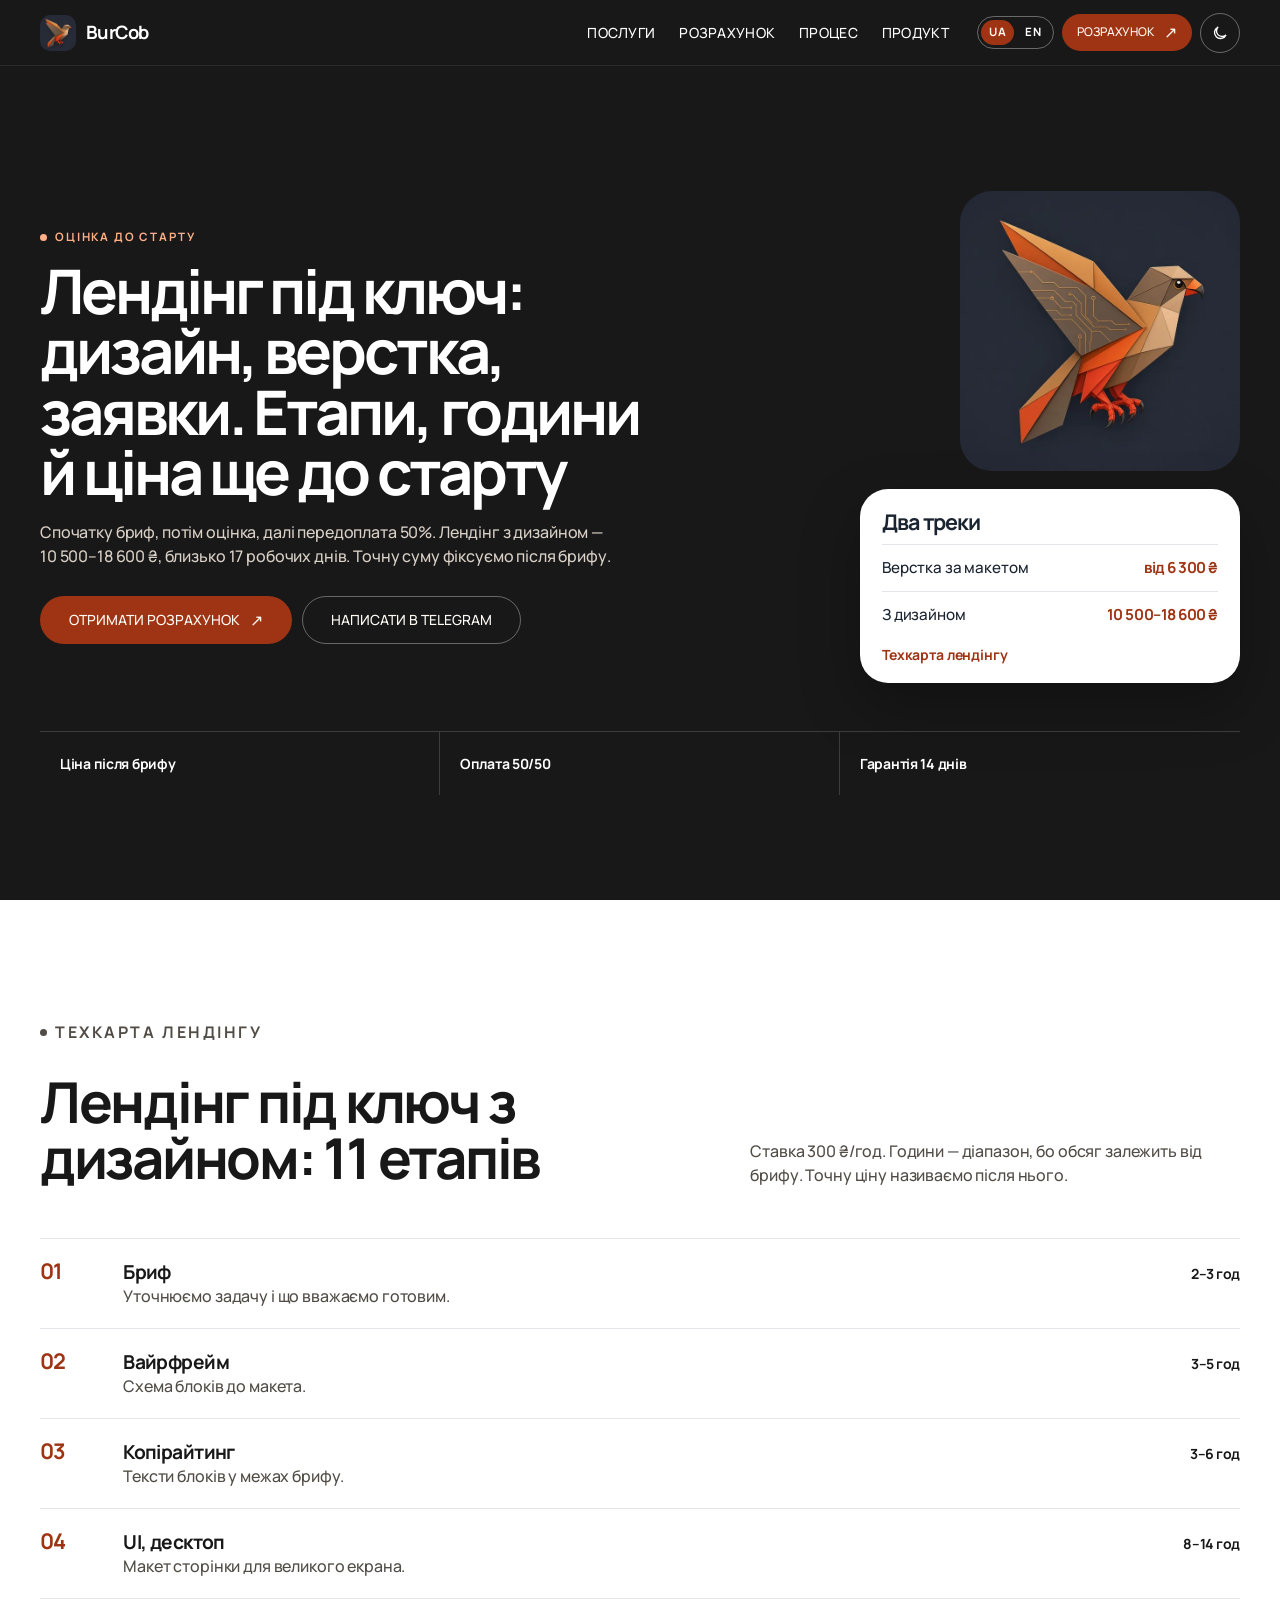
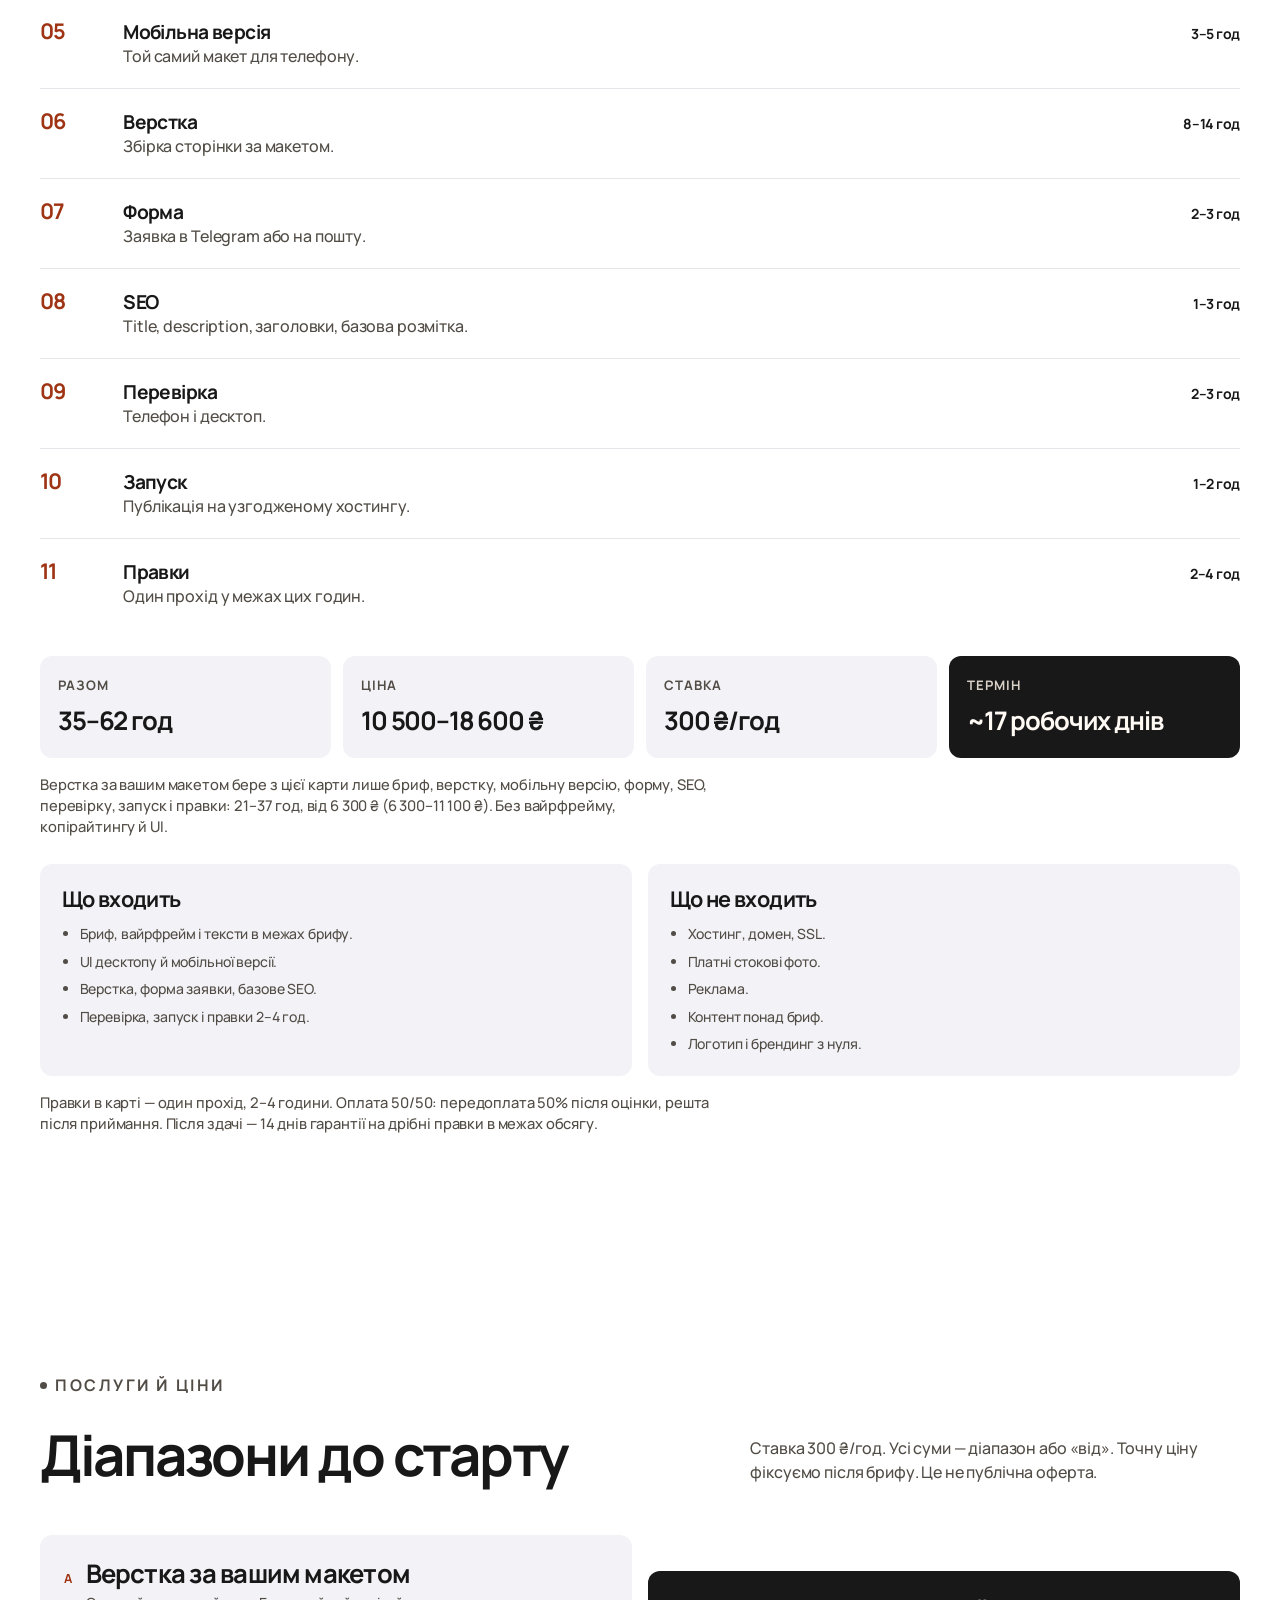
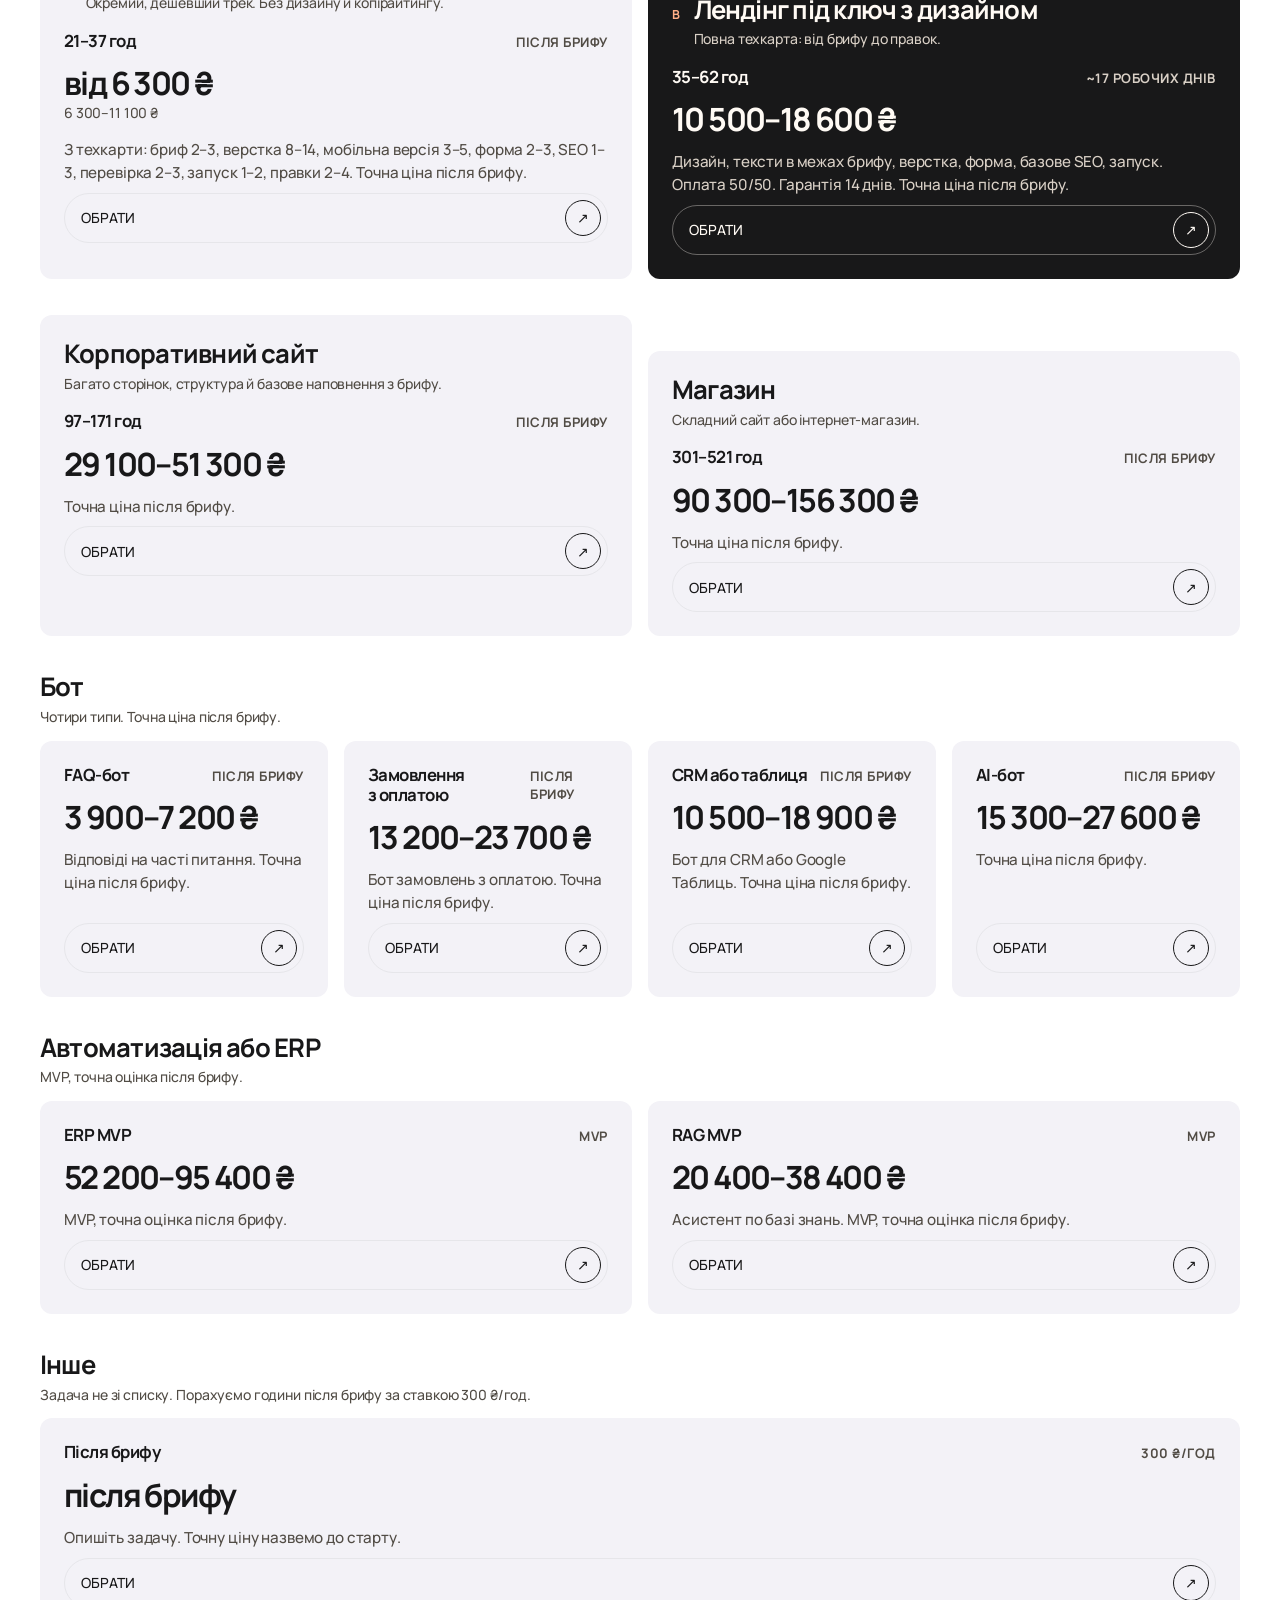
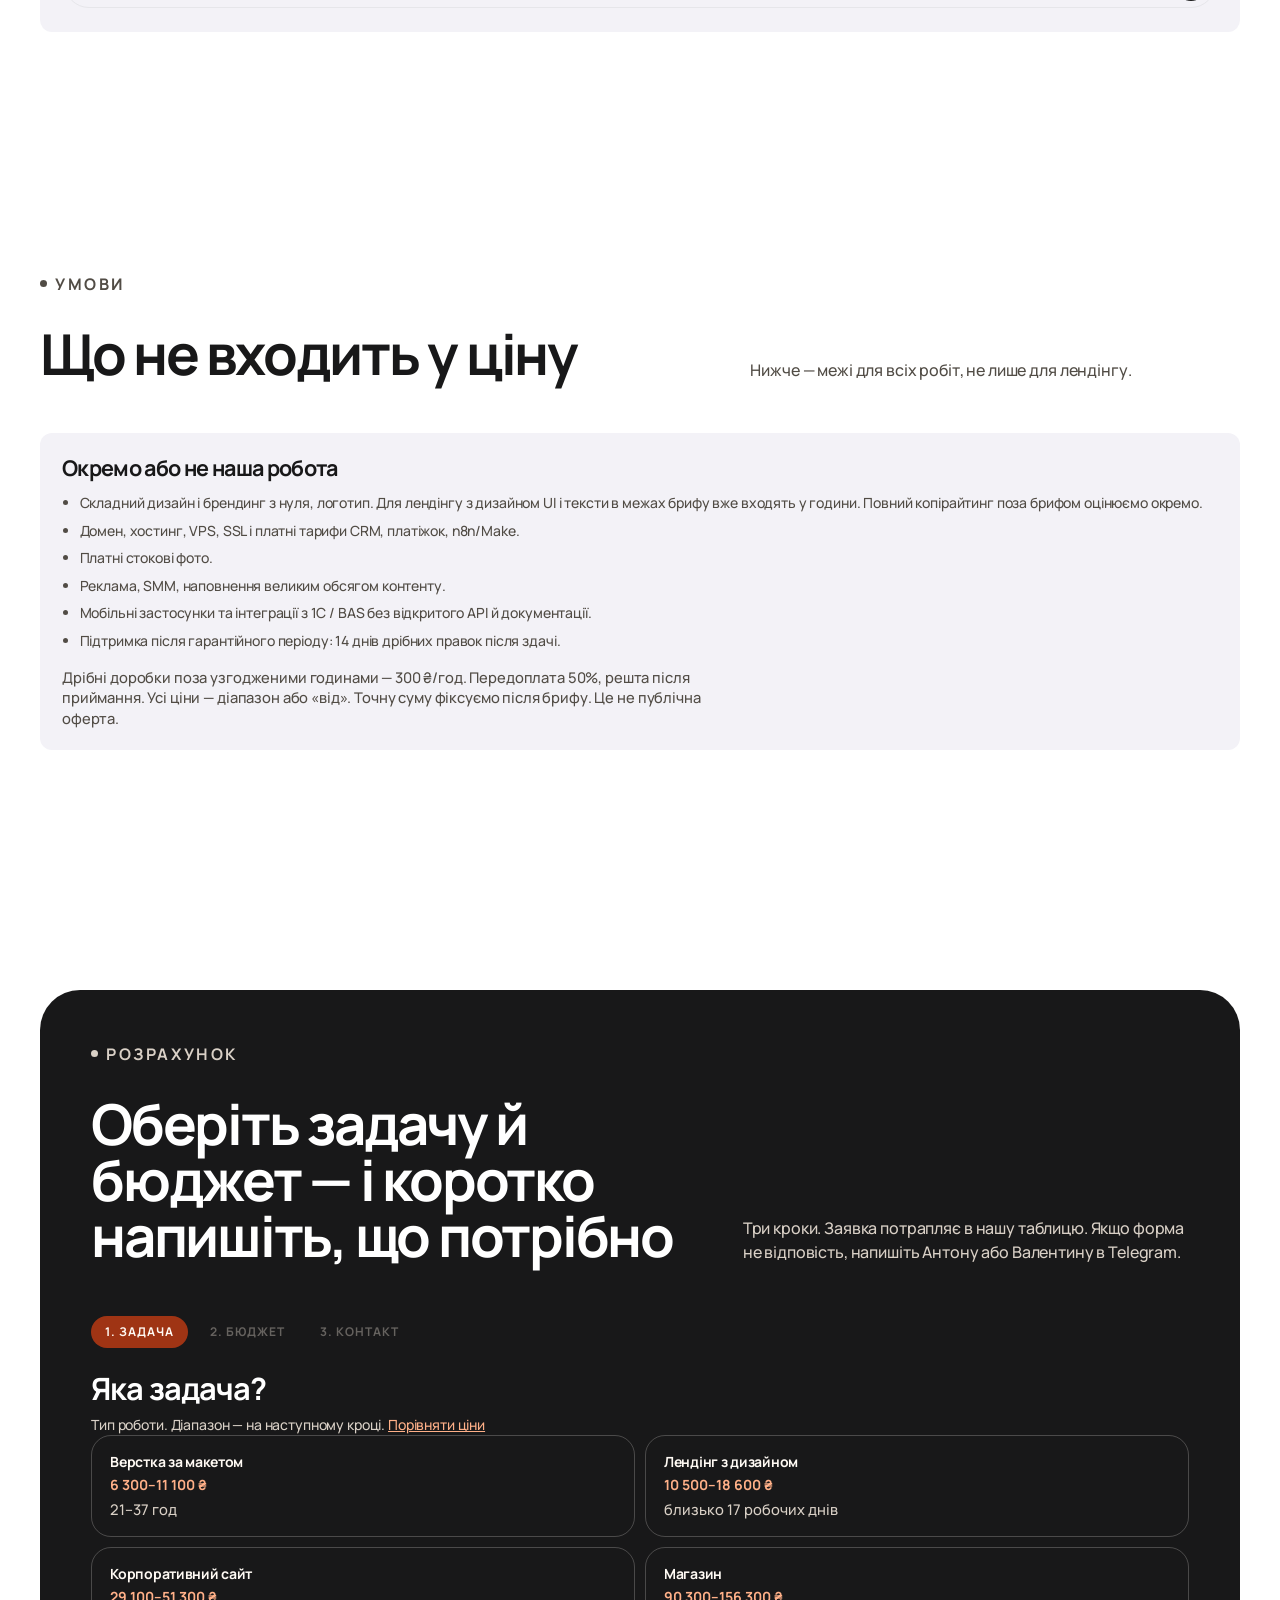
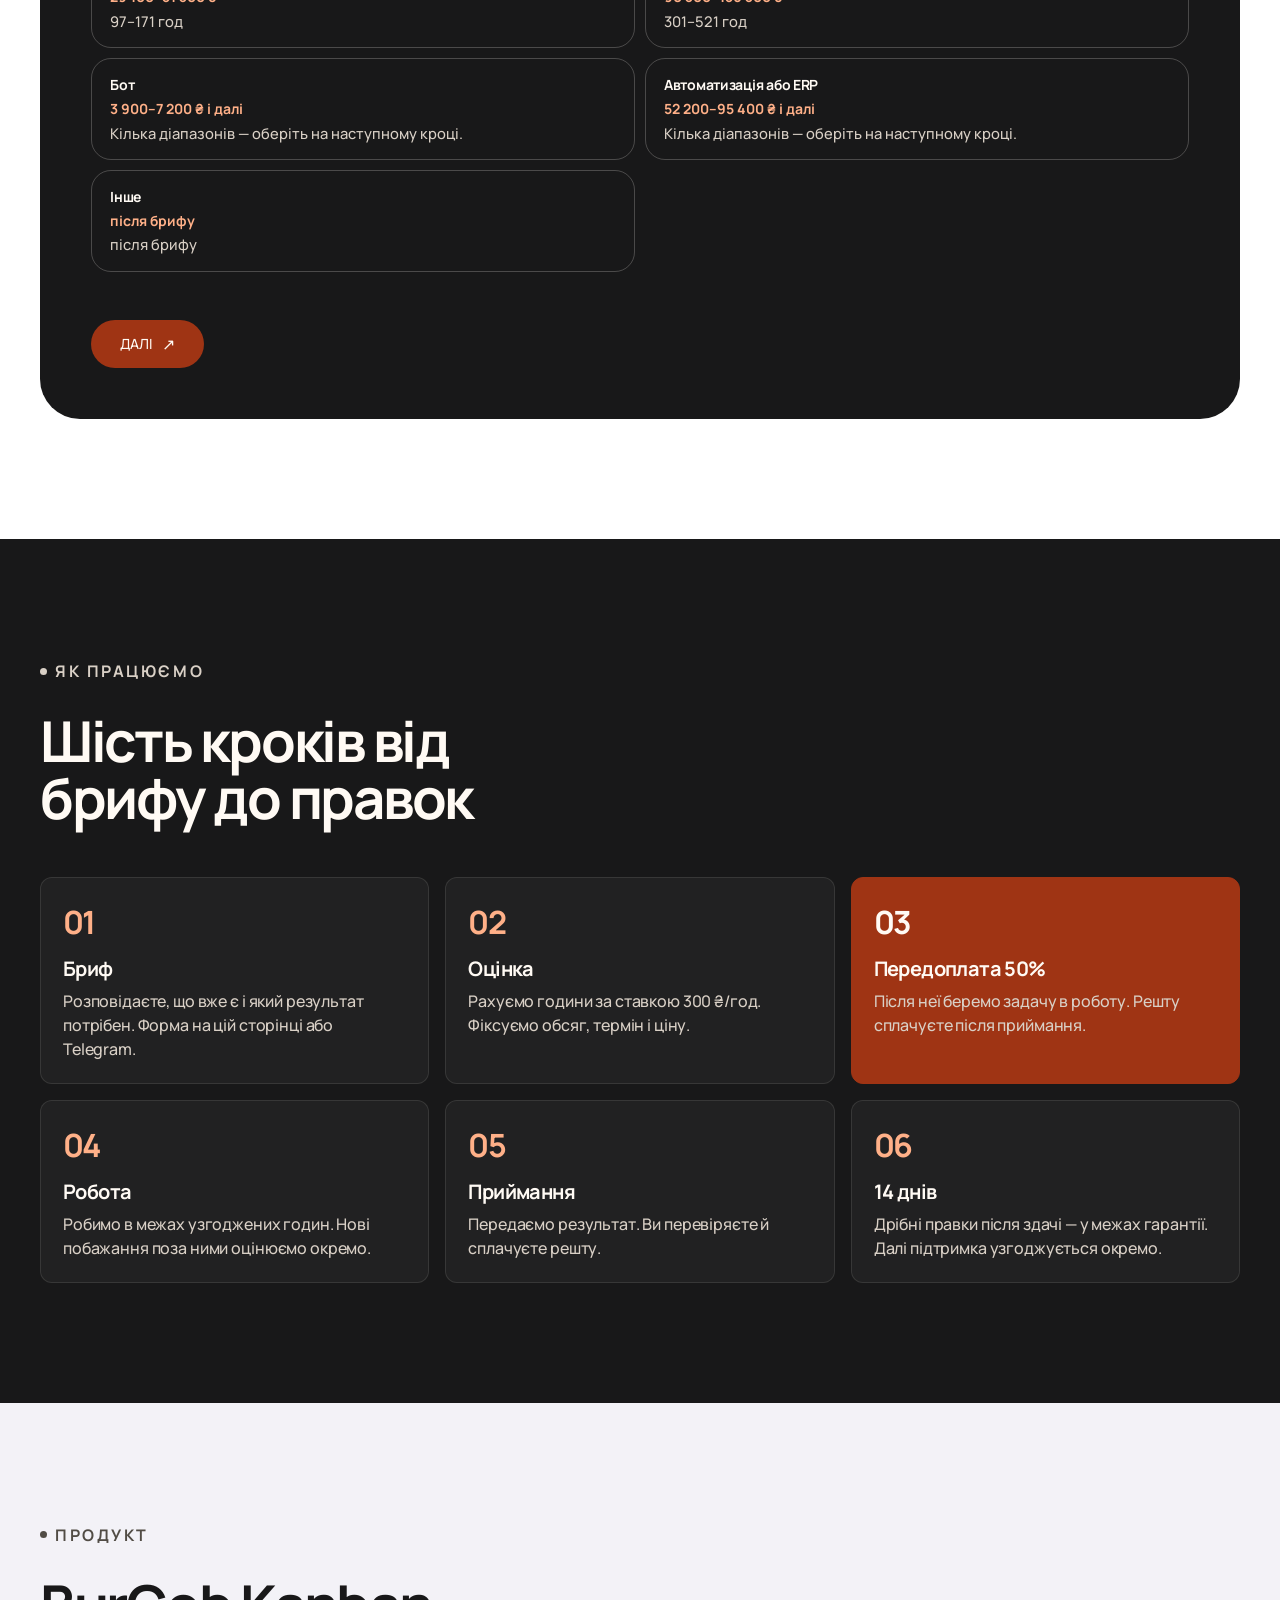
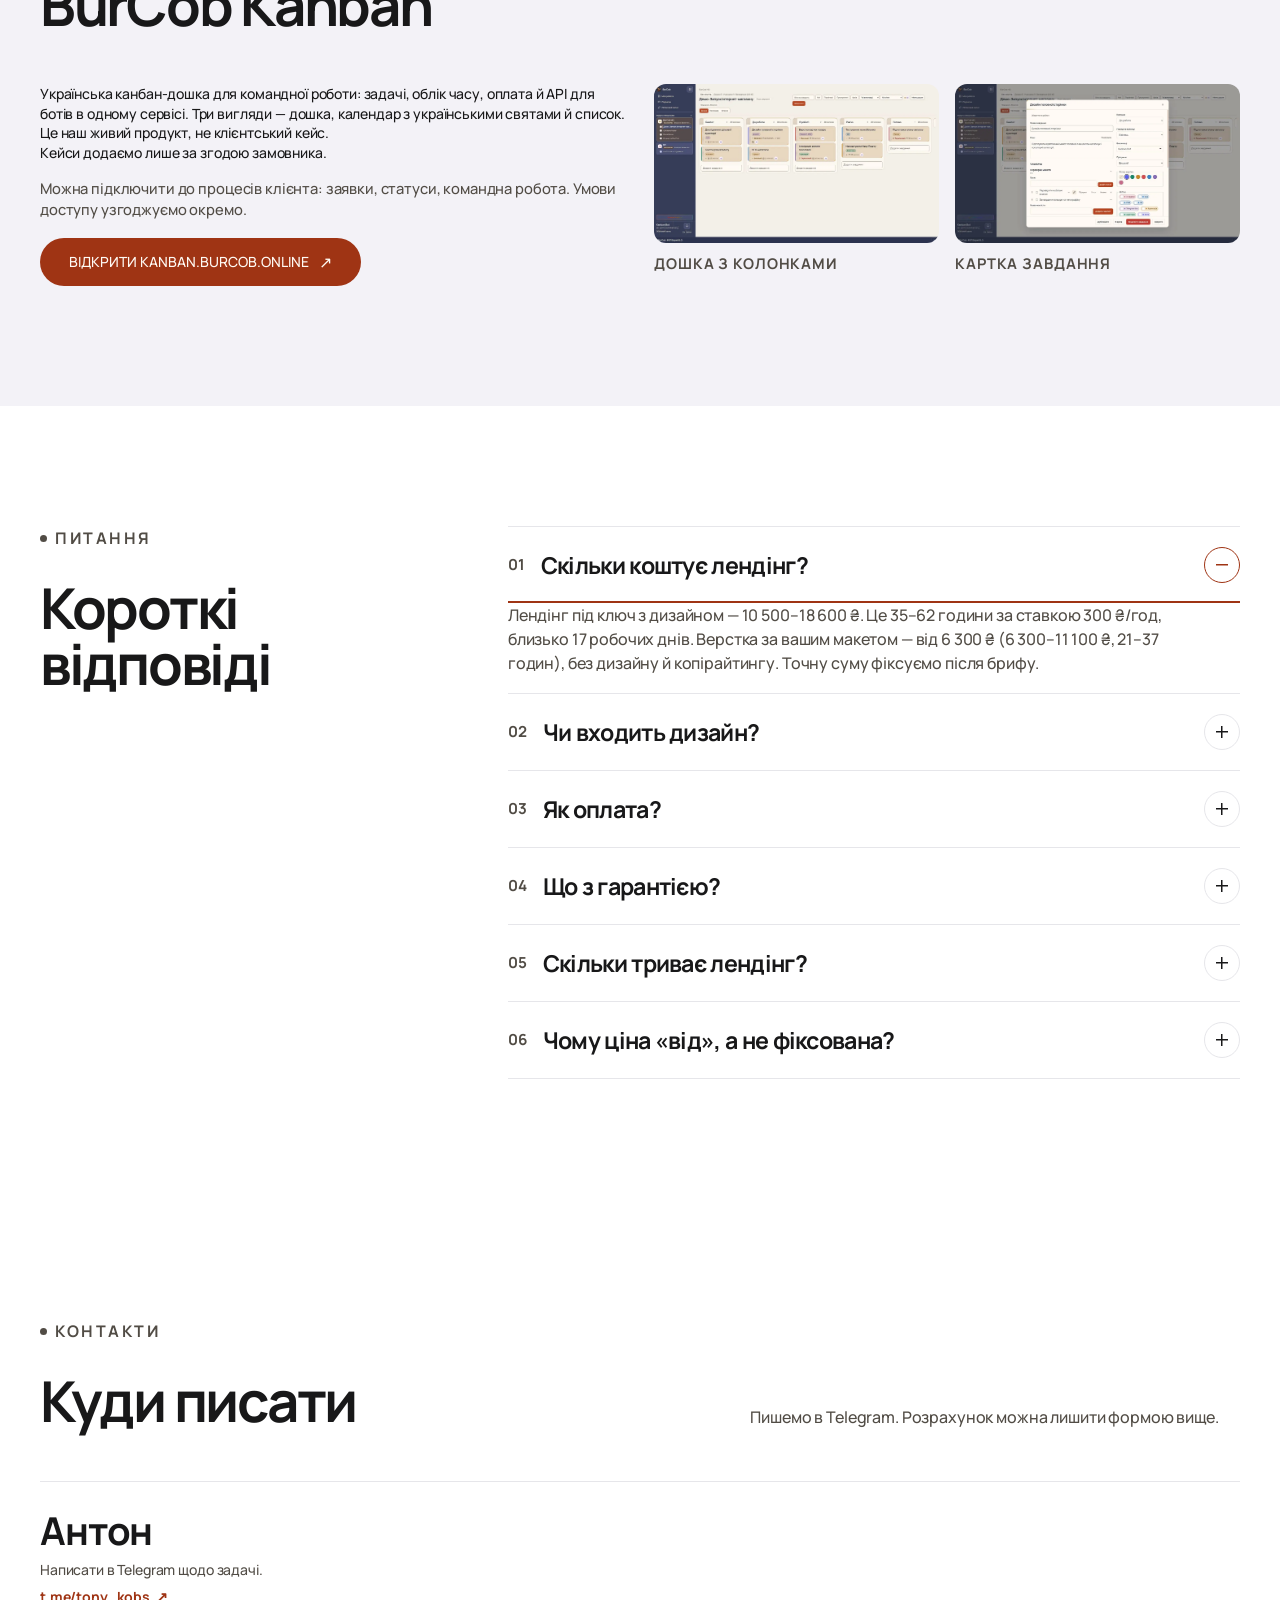
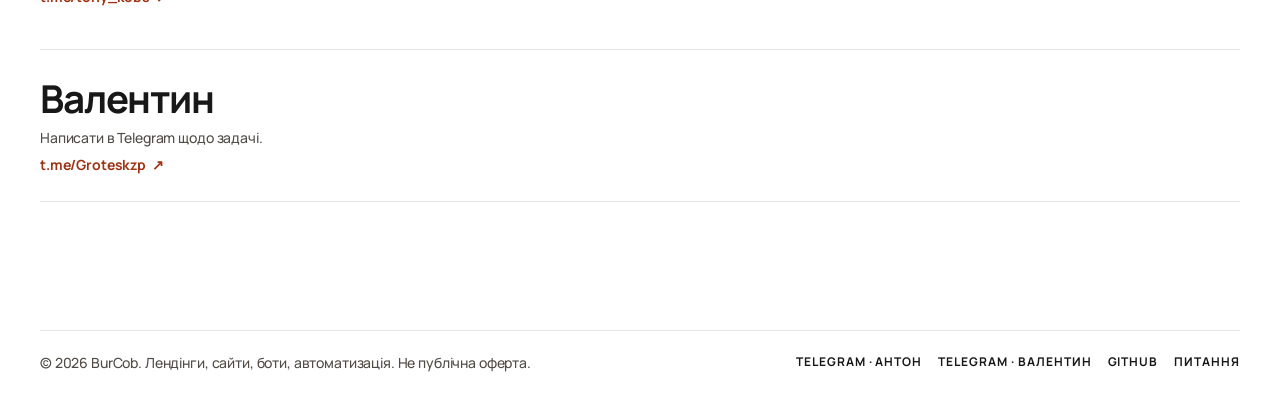
==== commit eb9b610f: "Drop the team block and match the studio page backgrounds. Remove the team section, its navigation, " ====
--- a/index.html
+++ b/index.html
@@ -272,60 +272,6 @@
             }
           }
         ]
-      },
-      {
-        "@type": "Person",
-        "@id": "https://www.burcob.online/#natalia",
-        "name": "Наталія",
-        "jobTitle": "Координатор проєкту",
-        "image": "https://www.burcob.online/assets/team/natalia.webp",
-        "sameAs": ["https://t.me/Narrina", "https://github.com/nataliastepanova"],
-        "worksFor": { "@id": "https://www.burcob.online/#organization" }
-      },
-      {
-        "@type": "Person",
-        "@id": "https://www.burcob.online/#anton",
-        "name": "Антон",
-        "jobTitle": "Fullstack Developer",
-        "image": "https://www.burcob.online/assets/team/anton.webp",
-        "sameAs": ["https://t.me/tony_kobs", "https://github.com/tony-kobs"],
-        "worksFor": { "@id": "https://www.burcob.online/#organization" }
-      },
-      {
-        "@type": "Person",
-        "@id": "https://www.burcob.online/#yuliana",
-        "name": "Юліана",
-        "jobTitle": "Fullstack Developer",
-        "image": "https://www.burcob.online/assets/team/yuliana.webp",
-        "sameAs": ["https://t.me/Akanekii", "https://github.com/Yulia2123"],
-        "worksFor": { "@id": "https://www.burcob.online/#organization" }
-      },
-      {
-        "@type": "Person",
-        "@id": "https://www.burcob.online/#adam",
-        "name": "Adam Lekh",
-        "jobTitle": "Fullstack Developer",
-        "image": "https://www.burcob.online/assets/team/adam.webp",
-        "sameAs": ["https://t.me/adampershyi", "https://github.com/AdamPershyi"],
-        "worksFor": { "@id": "https://www.burcob.online/#organization" }
-      },
-      {
-        "@type": "Person",
-        "@id": "https://www.burcob.online/#valentyn",
-        "name": "Валентин",
-        "jobTitle": "Fullstack Developer",
-        "image": "https://www.burcob.online/assets/team/valentyn.webp",
-        "sameAs": ["https://t.me/Groteskzp", "https://github.com/groteskzp"],
-        "worksFor": { "@id": "https://www.burcob.online/#organization" }
-      },
-      {
-        "@type": "Person",
-        "@id": "https://www.burcob.online/#romanna",
-        "name": "Романна Брич",
-        "jobTitle": "Fullstack Developer",
-        "image": "https://www.burcob.online/assets/team/romanna.webp",
-        "sameAs": ["https://t.me/romanna_br", "https://github.com/Romanna-Brych"],
-        "worksFor": { "@id": "https://www.burcob.online/#organization" }
       }
     ]
   }
@@ -344,7 +290,6 @@
         <a href="#zayavka">Розрахунок</a>
         <a href="#proces">Процес</a>
         <a href="#produkt">Продукт</a>
-        <a href="#komanda">Команда</a>
         <div class="nav-lang">
           <nav class="lang-switch" aria-label="Мова">
             <a href="/" hreflang="uk" lang="uk" data-lang="uk" aria-current="page">UA</a>
@@ -928,85 +873,6 @@
       </div>
     </section>
 
-    <section class="section" id="komanda">
-      <div class="wrap reveal">
-        <div class="section-head">
-          <p class="kicker">Команда</p>
-          <h2 id="team-heading">Хто робить</h2>
-          <p>Команда BurCob — випускники GoIT. Щодо заявки напишіть Антону або Валентину в Telegram.</p>
-        </div>
-        <div class="team-carousel" data-team-carousel>
-          <div class="team-controls" role="group" aria-label="Прокрутка команди">
-            <button class="icon-btn" type="button" data-team-prev aria-controls="team-track" aria-label="Попередні учасники команди">
-              <svg viewBox="0 0 24 24" aria-hidden="true" fill="none" stroke="currentColor" stroke-width="1.8" stroke-linecap="round" stroke-linejoin="round">
-                <path d="M14.5 6.5 9 12l5.5 5.5"></path>
-              </svg>
-            </button>
-            <button class="icon-btn" type="button" data-team-next aria-controls="team-track" aria-label="Наступні учасники команди">
-              <svg viewBox="0 0 24 24" aria-hidden="true" fill="none" stroke="currentColor" stroke-width="1.8" stroke-linecap="round" stroke-linejoin="round">
-                <path d="M9.5 6.5 15 12l-5.5 5.5"></path>
-              </svg>
-            </button>
-          </div>
-          <div class="team-track" id="team-track" data-team-track tabindex="0" role="region" aria-roledescription="карусель" aria-labelledby="team-heading">
-          <article class="person">
-            <img src="/assets/team/natalia.webp" width="640" height="800" alt="Портрет Наталії, координаторки проєкту BurCob" loading="lazy" decoding="async">
-            <h3>Наталія</h3>
-            <p>Координатор проєкту</p>
-            <p class="person-links">
-              <a href="https://t.me/Narrina" target="_blank" rel="noopener noreferrer">Telegram<span class="sr-only"> Наталії</span></a>
-              <a href="https://github.com/nataliastepanova" target="_blank" rel="noopener noreferrer">GitHub<span class="sr-only"> Наталії</span></a>
-            </p>
-          </article>
-          <article class="person">
-            <img src="/assets/team/anton.webp" width="640" height="800" alt="Портрет Антона, fullstack-розробника BurCob" loading="lazy" decoding="async">
-            <h3>Антон</h3>
-            <p>Fullstack Developer</p>
-            <p class="person-links">
-              <a href="https://t.me/tony_kobs" target="_blank" rel="noopener noreferrer">Telegram<span class="sr-only"> Антона</span></a>
-              <a href="https://github.com/tony-kobs" target="_blank" rel="noopener noreferrer">GitHub<span class="sr-only"> Антона</span></a>
-            </p>
-          </article>
-          <article class="person">
-            <img src="/assets/team/yuliana.webp" width="640" height="800" alt="Портрет Юліани, fullstack-розробниці BurCob" loading="lazy" decoding="async">
-            <h3>Юліана</h3>
-            <p>Fullstack Developer</p>
-            <p class="person-links">
-              <a href="https://t.me/Akanekii" target="_blank" rel="noopener noreferrer">Telegram<span class="sr-only"> Юліани</span></a>
-              <a href="https://github.com/Yulia2123" target="_blank" rel="noopener noreferrer">GitHub<span class="sr-only"> Юліани</span></a>
-            </p>
-          </article>
-          <article class="person">
-            <img src="/assets/team/adam.webp" width="640" height="800" alt="Портрет Adam Lekh, fullstack-розробника BurCob" loading="lazy" decoding="async">
-            <h3>Adam Lekh</h3>
-            <p>Fullstack Developer</p>
-            <p class="person-links">
-              <a href="https://t.me/adampershyi" target="_blank" rel="noopener noreferrer">Telegram<span class="sr-only"> Adam Lekh</span></a>
-              <a href="https://github.com/AdamPershyi" target="_blank" rel="noopener noreferrer">GitHub<span class="sr-only"> Adam Lekh</span></a>
-            </p>
-          </article>
-          <article class="person">
-            <img src="/assets/team/valentyn.webp" width="640" height="800" alt="Портрет Валентина, fullstack-розробника BurCob" loading="lazy" decoding="async">
-            <h3>Валентин</h3>
-            <p>Fullstack Developer</p>
-            <p class="person-links">
-              <a href="https://t.me/Groteskzp" target="_blank" rel="noopener noreferrer">Telegram<span class="sr-only"> Валентина</span></a>
-              <a href="https://github.com/groteskzp" target="_blank" rel="noopener noreferrer">GitHub<span class="sr-only"> Валентина</span></a>
-            </p>
-          </article>
-          <article class="person">
-            <img src="/assets/team/romanna.webp" width="640" height="800" alt="Портрет Романни Брич, fullstack-розробниці BurCob" loading="lazy" decoding="async">
-            <h3>Романна Брич</h3>
-            <p>Fullstack Developer</p>
-            <p class="person-links">
-              <a href="https://t.me/romanna_br" target="_blank" rel="noopener noreferrer">Telegram<span class="sr-only"> Романни Брич</span></a>
-              <a href="https://github.com/Romanna-Brych" target="_blank" rel="noopener noreferrer">GitHub<span class="sr-only"> Романни Брич</span></a>
-            </p>
-          </article>
-          </div>
-        </div>
-      </div>
-    </section>
 
     <section class="section" id="faq">
       <div class="wrap reveal">
--- a/css/styles.css
+++ b/css/styles.css
@@ -27,7 +27,7 @@
 
 :root {
   color-scheme: light;
-  --ink: #1a2330;
+  --ink: #181819;
   --muted: #514c45;
   --accent: #9f3414;
   --accent-hover: #7d2a10;
@@ -40,17 +40,18 @@
   --danger: #8e1d32;
   --danger-soft: #fdecef;
   --bg: #ffffff;
-  --bg-mist: #f4f4f6;
+  --bg-mist: #f3f2f7;
+  --card: #f3f2f7;
   --bg-dark: #181819;
-  --bg-dark-2: #111112;
+  --bg-dark-2: #181819;
   --paper: #ffffff;
-  --line: #e4e4e8;
+  --line: #e6e6ea;
   --on-dark: #fffaf4;
   --on-dark-muted: #d9d0c6;
-  --header-h: 76px;
+  --header-h: 66px;
   --sans: Manrope, "Segoe UI", "Noto Sans", sans-serif;
   --display: Manrope, "Segoe UI", "Noto Sans", sans-serif;
-  --radius: 24px;
+  --radius: 12px;
   --shadow: 0 18px 40px rgba(24, 24, 25, 0.08);
 }
 
@@ -70,8 +71,9 @@
   --danger-soft: #3c1e26;
   --bg: #101012;
   --bg-mist: #181819;
+  --card: #222224;
   --bg-dark: #070708;
-  --bg-dark-2: #000000;
+  --bg-dark-2: #070708;
   --paper: #1c1c1e;
   --line: #2c2c30;
   --on-dark: #fffaf4;
@@ -93,10 +95,10 @@
 body {
   margin: 0;
   font-family: var(--sans);
-  font-size: 1rem;
+  font-size: 0.875rem;
   font-weight: 500;
-  line-height: 1.5;
-  letter-spacing: -0.011em;
+  line-height: 1.4;
+  letter-spacing: -0.01em;
   color: var(--ink);
   background: var(--bg);
   text-rendering: optimizeLegibility;
@@ -122,17 +124,19 @@
 h4 {
   font-family: var(--display);
   font-weight: 700;
-  letter-spacing: -0.045em;
-  line-height: 1.02;
+  letter-spacing: -0.04em;
+  line-height: 1;
   text-wrap: balance;
 }
 
 h1 {
-  font-size: clamp(2.4rem, 4.2vw, 4rem);
+  font-size: clamp(2.5rem, 4.8vw, 4.5rem);
+  letter-spacing: -0.05em;
+  line-height: 0.98;
 }
 
 h2 {
-  font-size: clamp(2rem, 3.4vw, 3.15rem);
+  font-size: clamp(2rem, 4.4vw, 4rem);
 }
 
 h3,
@@ -195,7 +199,7 @@
 }
 
 .wrap {
-  width: min(1180px, calc(100% - 40px));
+  width: min(1220px, calc(100% - 40px));
   margin-inline: auto;
 }
 
@@ -204,25 +208,9 @@
   top: 0;
   z-index: 30;
   height: var(--header-h);
-  background: var(--bg-dark);
-  color: var(--on-dark);
-  border-bottom: 1px solid rgba(255, 250, 244, 0.08);
-  transition: background-color 0.2s ease, color 0.2s ease, box-shadow 0.2s ease, height 0.2s ease;
-}
-
-:root[data-theme="light"] .site-header.is-stuck,
-:root:not([data-theme]) .site-header.is-stuck {
-  height: 64px;
-  background: #ffffff;
-  color: #1a2330;
-  border-bottom-color: #e4e4e8;
-  box-shadow: 0 10px 28px rgba(24, 24, 25, 0.06);
-}
-
-:root[data-theme="dark"] .site-header.is-stuck {
-  height: 64px;
-  background: #101012;
-  box-shadow: 0 10px 28px rgba(0, 0, 0, 0.35);
+  background: #181819;
+  color: #ffffff;
+  border-bottom: 1px solid rgba(255, 255, 255, 0.08);
 }
 
 .header-inner,
@@ -268,9 +256,9 @@
   position: relative;
   color: inherit;
   text-decoration: none;
-  font-size: 0.78rem;
-  font-weight: 700;
-  letter-spacing: 0.08em;
+  font-size: 0.875rem;
+  font-weight: 500;
+  letter-spacing: 0.02em;
   text-transform: uppercase;
   padding: 8px 10px;
 }
@@ -370,10 +358,8 @@
 }
 
 .hero {
-  background:
-    radial-gradient(820px 420px at 88% 8%, rgba(255, 250, 244, 0.08), transparent 58%),
-    linear-gradient(180deg, var(--bg-dark-2) 0%, var(--bg-dark) 42%, var(--bg-dark) 100%);
-  color: var(--on-dark);
+  background: #181819;
+  color: #ffffff;
   padding: 28px 0 0;
 }
 
@@ -419,12 +405,20 @@
   color: var(--accent-on-dark);
 }
 
+.lede,
+.section-head p,
+.desc,
+.stage p,
+.faq-item p,
+.process-step p {
+  font-size: 1rem;
+  line-height: 1.5;
+}
+
 .lede {
   max-width: 38rem;
   margin-top: 18px;
   color: var(--muted);
-  font-size: 1.05rem;
-  line-height: 1.55;
 }
 
 .hero .lede {
@@ -523,14 +517,14 @@
   align-items: center;
   justify-content: center;
   gap: 10px;
-  min-height: 46px;
-  padding: 12px 22px;
-  border-radius: 999px;
+  min-height: 45px;
+  padding: 12px 28px;
+  border-radius: 40px;
   border: 1px solid transparent;
   font: inherit;
-  font-size: 0.78rem;
-  font-weight: 700;
-  letter-spacing: 0.08em;
+  font-size: 0.875rem;
+  font-weight: 500;
+  letter-spacing: 0;
   text-transform: uppercase;
   text-decoration: none;
   cursor: pointer;
@@ -556,6 +550,12 @@
 
 .btn-primary:hover::after {
   transform: translate(3px, -2px);
+}
+
+.header-cta {
+  min-height: 32px;
+  padding: 6px 14px;
+  font-size: 0.75rem;
 }
 
 .btn-ghost {
@@ -594,12 +594,11 @@
 }
 
 .section {
-  padding: clamp(72px, 8vw, 112px) 0;
+  padding: 72px 0;
   background: var(--bg);
   color: var(--ink);
 }
 
-#poslugy,
 #produkt {
   background: var(--bg-mist);
 }
@@ -686,8 +685,8 @@
   gap: 8px;
   margin: 0;
   padding: 20px 18px;
-  border-radius: 22px;
-  background: var(--bg-mist);
+  border-radius: 12px;
+  background: var(--card);
 }
 
 .tech-total span {
@@ -795,10 +794,10 @@
 
 .track,
 .pair > .service {
-  background: var(--paper);
-  border: 1px solid rgba(26, 35, 48, 0.06);
-  border-radius: 28px;
-  padding: 22px;
+  background: var(--card);
+  border: 0;
+  border-radius: 12px;
+  padding: 24px;
   transition: transform 0.2s ease, box-shadow 0.2s ease;
 }
 
@@ -837,10 +836,10 @@
   flex-direction: column;
   gap: 8px;
   min-width: 0;
-  background: var(--paper);
-  border: 1px solid rgba(26, 35, 48, 0.06);
-  border-radius: 24px;
-  padding: 20px;
+  background: var(--card);
+  border: 0;
+  border-radius: 12px;
+  padding: 24px;
   transition: transform 0.2s ease, box-shadow 0.2s ease;
 }
 
@@ -930,10 +929,11 @@
 }
 
 #zayavka .wrap {
-  background: var(--bg-dark);
-  color: var(--on-dark);
-  border-radius: 36px;
-  padding: clamp(24px, 4vw, 56px);
+  width: min(1360px, calc(100% - 80px));
+  background: #181819;
+  color: #ffffff;
+  border-radius: 40px;
+  padding: clamp(28px, 4vw, 56px);
   color-scheme: dark;
 }
 
@@ -1199,7 +1199,7 @@
 .process-step {
   background: rgba(255, 250, 244, 0.04);
   border: 1px solid rgba(255, 250, 244, 0.1);
-  border-radius: 24px;
+  border-radius: 12px;
   padding: 22px;
   transition: transform 0.2s ease, background-color 0.2s ease;
 }
@@ -1251,7 +1251,7 @@
   width: 100%;
   aspect-ratio: 1400 / 782;
   object-fit: cover;
-  border-radius: 24px;
+  border-radius: 12px;
   background: var(--bg-dark);
 }
 
@@ -1262,80 +1262,6 @@
   font-weight: 700;
   letter-spacing: 0.06em;
   text-transform: uppercase;
-}
-
-.team-carousel {
-  position: relative;
-}
-
-.team-controls {
-  display: flex;
-  justify-content: flex-end;
-  gap: 8px;
-  margin-bottom: 14px;
-}
-
-.team-controls .icon-btn {
-  color: var(--ink);
-  border-color: var(--line);
-  background: var(--paper);
-}
-
-.team-controls .icon-btn:disabled {
-  opacity: 0.35;
-}
-
-.team-track {
-  display: flex;
-  gap: 16px;
-  overflow-x: auto;
-  scroll-snap-type: x mandatory;
-  scroll-behavior: smooth;
-  padding-bottom: 8px;
-}
-
-.team-track:focus-visible {
-  outline: 2px solid var(--accent);
-  outline-offset: 4px;
-}
-
-.team-track.is-dragging {
-  cursor: grabbing;
-  scroll-snap-type: none;
-}
-
-.team-track > .person {
-  flex: 0 0 78%;
-  scroll-snap-align: start;
-  min-width: 0;
-}
-
-.person img {
-  width: 100%;
-  aspect-ratio: 4 / 5;
-  object-fit: cover;
-  border-radius: 22px;
-  background: var(--bg-mist);
-}
-
-.person h3 {
-  margin-top: 12px;
-  font-size: 1.2rem;
-}
-
-.person p {
-  color: var(--muted);
-}
-
-.person-links {
-  display: flex;
-  gap: 12px;
-  margin-top: 6px;
-}
-
-.person-links a {
-  font-weight: 700;
-  text-decoration: none;
 }
 
 #faq .wrap {
@@ -1614,10 +1540,6 @@
     white-space: nowrap;
   }
 
-  .team-track > .person {
-    flex-basis: calc((100% - 16px) / 2);
-  }
-
   .tech-total {
     grid-template-columns: 1fr 1fr;
   }
@@ -1654,7 +1576,11 @@
 
 @media (min-width: 960px) {
   .wrap {
-    width: min(1180px, calc(100% - 64px));
+    width: min(1220px, calc(100% - 80px));
+  }
+
+  .section {
+    padding: 120px 0;
   }
 
   .hero-grid {
@@ -1723,13 +1649,6 @@
     border-bottom: 1px solid rgba(255, 250, 244, 0.08);
   }
 
-  :root[data-theme="light"] .site-header.is-stuck .nav,
-  :root:not([data-theme]) .site-header.is-stuck .nav {
-    background: #ffffff;
-    color: #1a2330;
-    border-bottom-color: #e4e4e8;
-  }
-
   .nav.is-open {
     display: flex;
     min-height: calc(100svh - var(--header-h));
@@ -1775,10 +1694,6 @@
     scroll-behavior: auto;
   }
 
-  .team-track {
-    scroll-behavior: auto;
-  }
-
   html.js .reveal,
   html.js .reveal .stage,
   html.js .reveal .package,
